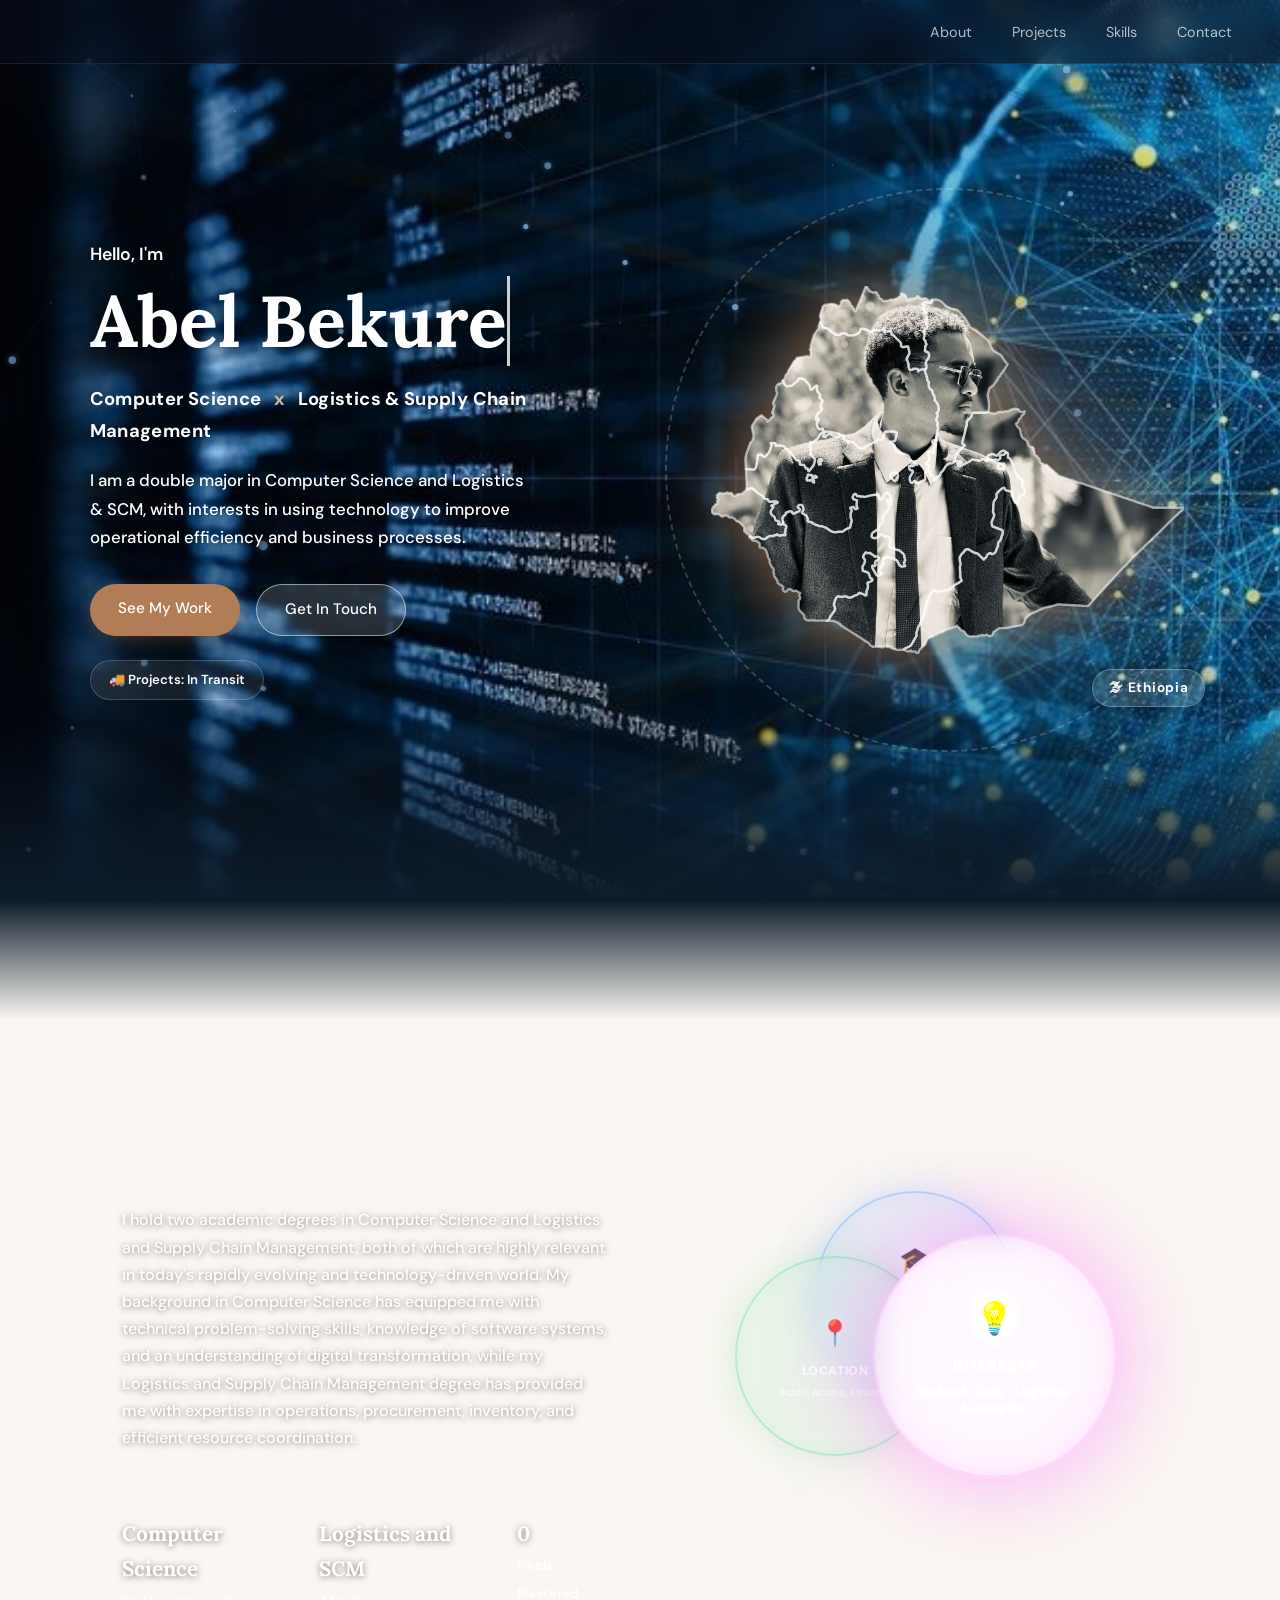
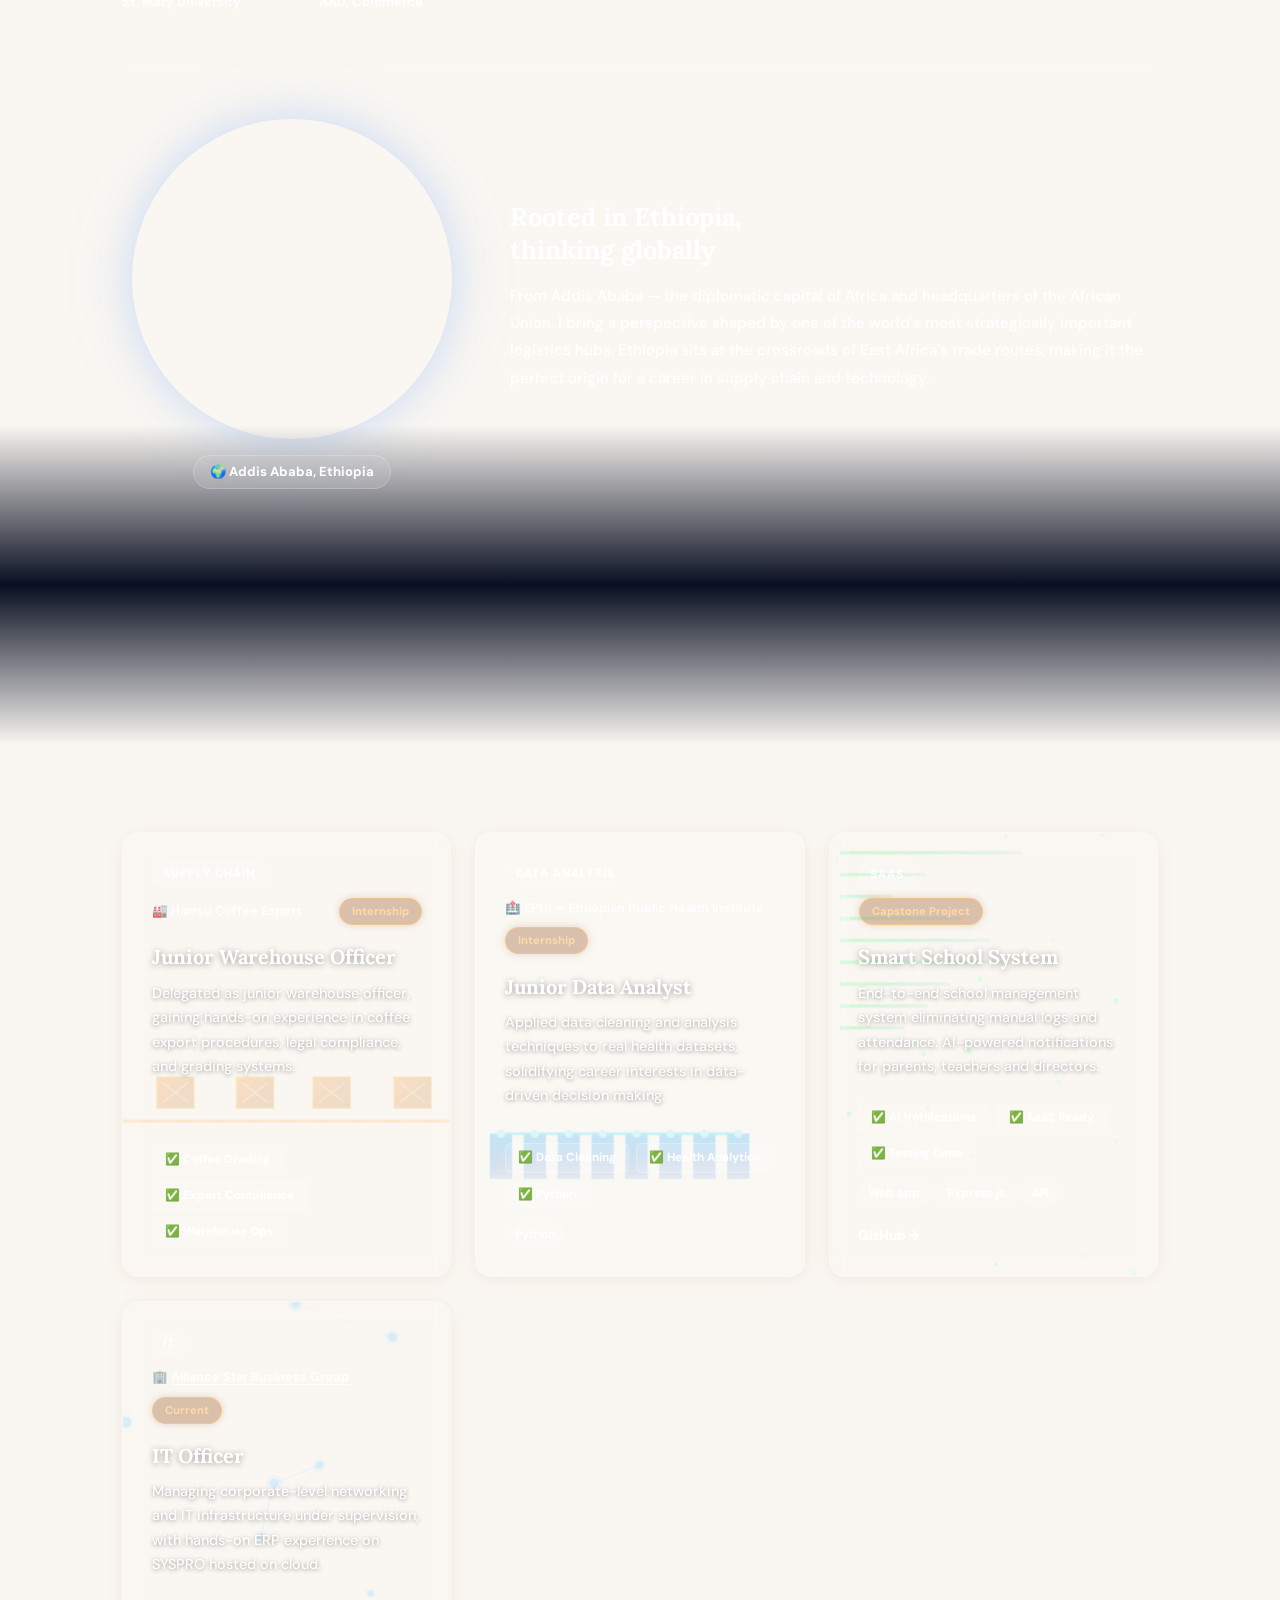
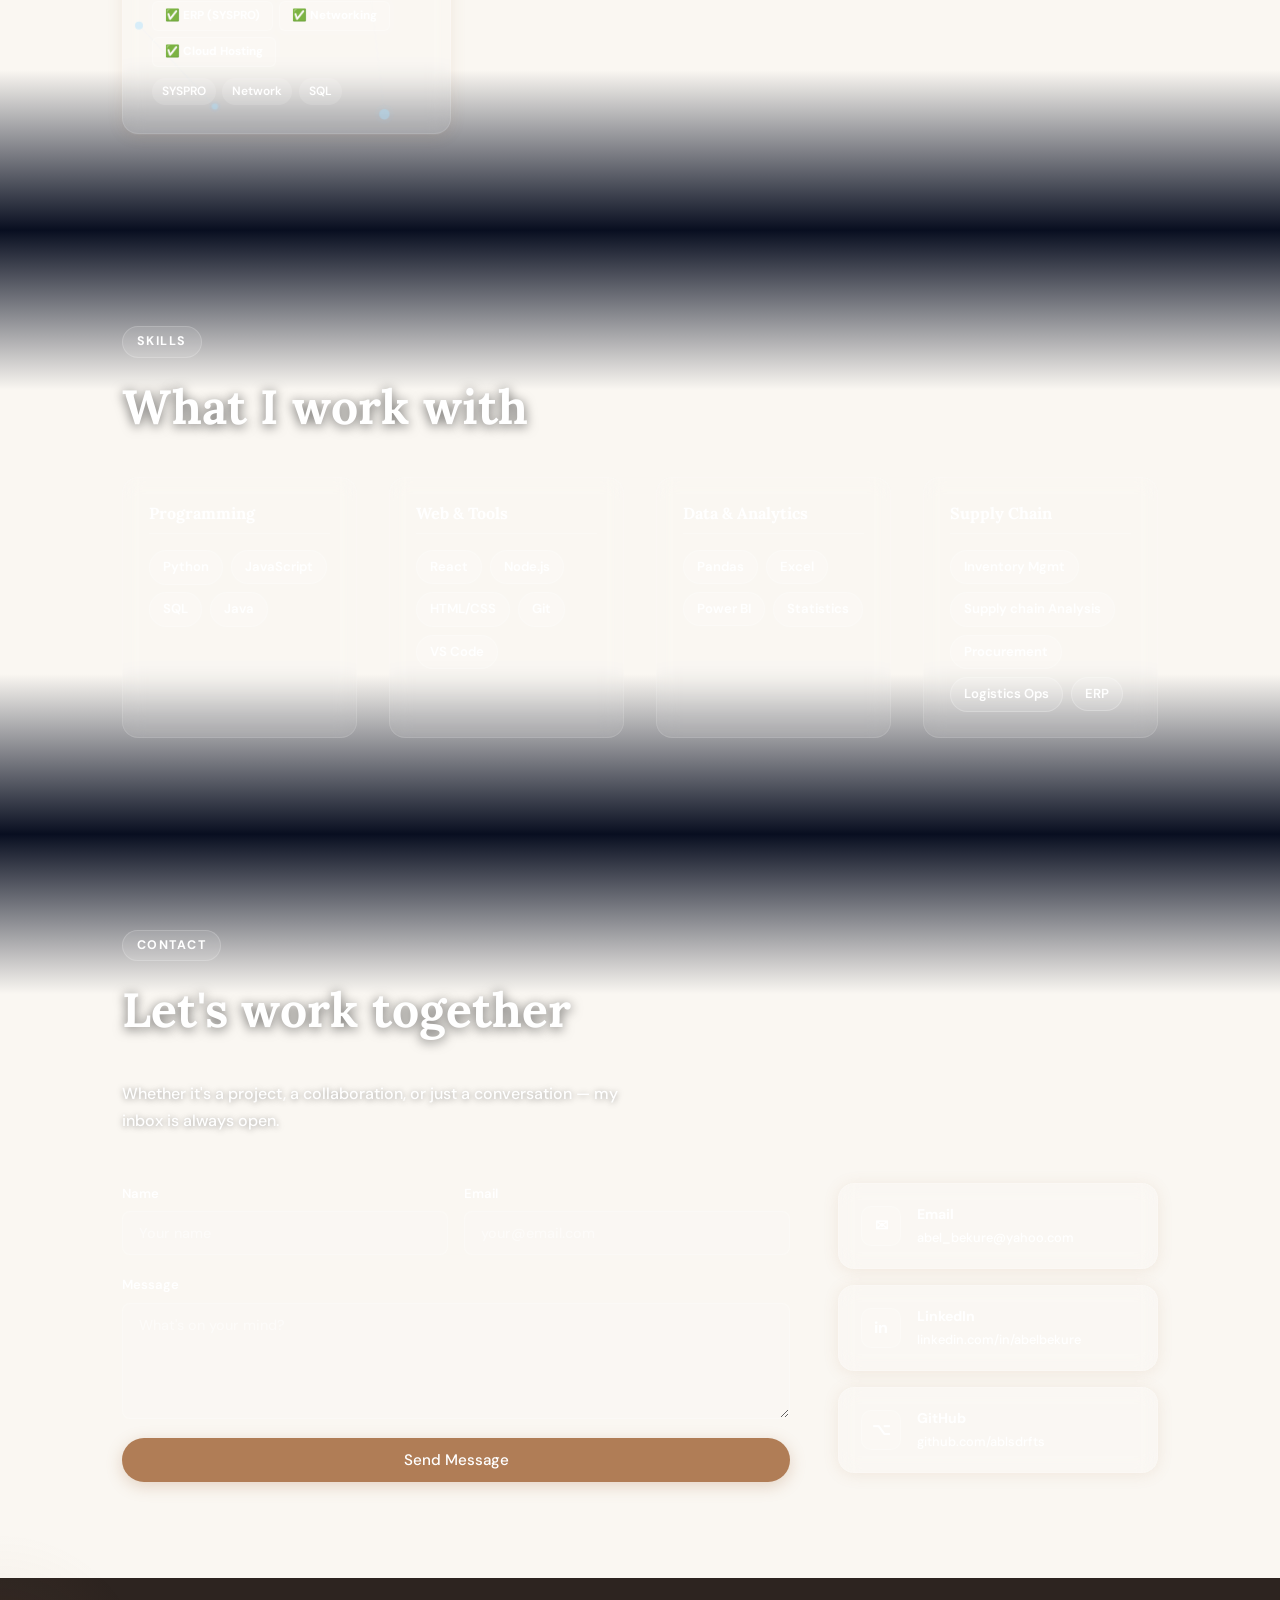
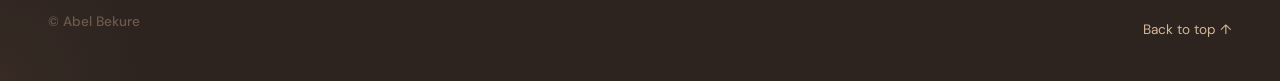
==== index.html @ 07911369 "ASBG Link" ====
<!DOCTYPE html>
<html lang="en">
<head>
  <meta charset="UTF-8" />
  <meta name="viewport" content="width=device-width, initial-scale=1.0" />
  <title>Abel Bekure</title>
  <link rel="stylesheet" href="styles.css" />
  <link rel="icon" type="image/png" href="a.jpg">
  <link rel="preconnect" href="https://fonts.googleapis.com" />
  <link rel="preconnect" href="https://fonts.gstatic.com" crossorigin />
  <link href="https://fonts.googleapis.com/css2?family=Lora:ital,wght@0,400;0,600;1,400&family=DM+Sans:wght@300;400;500&display=swap" rel="stylesheet" />
</head>
<body>

  <nav class="nav">
    <div></div>
    <ul class="nav__links">
      <li><a href="#about">About</a></li>
      <li><a href="#projects">Projects</a></li>
      <li><a href="#skills">Skills</a></li>
      <li><a href="#contact">Contact</a></li>
    </ul>
    <button class="nav__toggle" aria-label="Toggle menu">
      <span></span><span></span><span></span>
    </button>
  </nav>

  <!-- HERO -->
  <section class="hero" id="top">
    <canvas id="heroParticles"></canvas>
    <div class="hero__content">
      <p class="hero__greeting">Hello, I'm</p>
      <h1 class="hero__name">Abel Bekure</h1>
      <p class="hero__tagline">Computer Science <span class="divider">x</span> Logistics & Supply Chain Management</p>
      <p class="hero__sub">I am a double major in Computer Science and Logistics & SCM, with interests in using technology to improve operational efficiency and business processes.</p>
      <div class="hero__cta">
        <a href="#projects" class="btn btn--primary">See My Work</a>
        <a href="#contact" class="btn btn--ghost">Get In Touch</a>
      </div>
    </div>
    <div class="hero__avatar">
      <div class="avatar-glow-ring"></div>
      <div class="avatar-pulse"></div>
      <div class="avatar-ethiopia-wrap">
        <svg class="avatar-svg" viewBox="0 0 799 621" xmlns="https://www.w3.org/2000/svg" xmlns:xlink="https://www.w3.org/1999/xlink">
          <defs>
            <clipPath id="ethiopiaClip">
              <path d="M494.01,310.19L494.92,309.65L495.36,308.61L495.05,307.64L494.49,306.68L494.16,305.68L494.29,305L494.92,303.85L495.03,303.22L495.05,302.64L495.25,301.25L495.24,300.78L494.43,299.6L493.29,299.71L492.04,300.33L490.86,300.73L489.46,300.36L488.5,299.73L487.61,299.66L486.43,300.97L484.82,303.72L484.29,305.17L484.01,306.79L484.15,307.97L484.96,308.14L486.06,307.91L487.09,307.86L487.56,308.12L488.36,308.89L488.79,309.12L489.52,309.03L490.26,308.69L490.98,308.43L491.69,308.6L493.19,309.93L494.01,310.19z"/>
    <path d="M498.93,281.47L496.88,279.19L494.31,278.22L491.58,278.55L489.08,280.19L482.91,286.41L481.92,286.61L480.52,286.08L476.43,283.84L475,283.44L473.64,283.76L471.08,285.41L470.01,285.38L468.12,285.81L466.93,288.79L466.46,292.42L466.74,294.8L468.4,294.04L469.92,294.14L471.45,294.38L473.11,294.04L473.79,293.97L475.28,294.51L475.99,294.67L476.62,294.61L477.2,294.45L480.23,293.1L481.67,293.14L484.84,294.74L485.76,293.55L487.29,292.35L488.61,291.11L488.84,289.83L487.83,288.18L487.61,287.51L487.88,287.04L488.62,286.53L490.2,285.65L491.5,285.17L494.21,284.94L495.11,284.51L495.92,283.68L497.92,282.04L498.93,281.47z"/>
    <path d="M347.78,620.47L349.48,620.38L350.37,618.98L351.54,615.42L352.91,613.77L356.41,610.57L360.6,606.74L361.62,605.39L362.5,603.75L363.99,599.81L365.03,597.02L366.11,595.7L370.67,593.49L375.26,591.28L380.43,588.78L382.84,587.57L383.08,587.26L383.04,586.93L383.09,586.72L383.61,586.77L383.76,586.86L383.92,586.9L384.07,586.89L389.47,585.01L393.67,583.54L393.96,583.27L394.27,582.41L394.58,582.13L401.46,579.47L407.09,577.31L411.52,575.6L414.88,573.39L416.05,574.94L419.26,577.13L420.57,578.62L421.47,580.27L422.02,580.82L422.99,581.31L425.53,582.18L426.39,582.69L427.78,583.98L431.2,588.78L433.57,590.62L436.15,591.67L438.94,592L444.38,591.69L450.36,591.34L453.03,590.59L454.44,590.51L458.71,589.46L459.56,589.52L460.97,590.1L461.73,590.24L462.5,590.07L464.76,588.78L467.29,589.6L469.64,590.85L472.01,591.31L474.63,589.83L475.34,588.78L476.08,588.18L476.36,587.52L476.31,585.88L476.68,584.84L477.62,584.01L481.39,581.69L484.4,579.29L486.24,578.36L487.97,577.92L492.58,577.88L496.6,577.83L502.87,576.77L511.04,575.37L519.05,574L522.84,573.35L525.07,572.46L527.06,571.15L527.12,571.08L528.69,569.32L529.5,567.6L530.44,563.86L531.16,562.06L531.51,561.49L531.93,560.97L535.93,557.68L540.39,554L546.44,551.12L552.53,548.23L558.52,545.38L562.2,543.63L568.17,542.25L572.22,541.32L577.48,540.11L579.07,539.74L583.72,538.09L585.67,537.62L588.88,537.81L591.64,537.97L594.4,538.13L597.17,538.29L599.92,538.45L602.69,538.61L605.45,538.77L608.21,538.93L610.97,539.09L613.73,539.25L616.5,539.41L619.13,539.57L619.25,539.57L622.02,539.73L624.78,539.89L627.54,540.05L630.3,540.21L633.06,540.37L635.95,540.54L637.49,539.89L641.71,535.33L641.72,535.33L644.75,532L650.47,525.73L656.19,519.46L661.9,513.18L667.62,506.91L668.24,506.23L673.34,500.64L679.05,494.36L684.77,488.08L690.48,481.81L693.73,478.46L696.98,475.11L700.23,471.76L703.48,468.41L706.74,465.05L709.99,461.7L713.23,458.35L716.48,455L718.78,452.77L719.9,451.68L720.99,450.63L723.37,448.31L725.76,445.99L726.85,444.94L729.44,442.43L732.03,439.91L734.61,437.4L737.2,434.89L739.8,432.37L742.38,429.85L744.97,427.34L747.56,424.82L750.14,422.3L752.74,419.78L755.33,417.27L757.91,414.75L760.51,412.23L763.1,409.72L765.69,407.2L768.28,404.68L770.87,402.16L773.46,399.64L775.55,397.6L776.04,397.12L778.63,394.6L781.23,392.08L783.82,389.56L786.4,387.04L788.99,384.52L791.58,382L794.17,379.48L796.77,376.96L799.36,374.44L791.76,374.44L782.03,374.44L775.08,374.44L766.69,374.44L758.4,374.44L750.81,374.44L746.07,374.44L742.95,372.87L739.58,371.74L735.12,370.22L730.64,368.71L726.17,367.19L721.69,365.68L717.22,364.17L712.75,362.65L708.27,361.14L703.8,359.63L699.33,358.12L694.86,356.6L690.39,355.09L685.91,353.57L681.45,352.06L676.97,350.55L672.5,349.03L668.02,347.52L668.02,347.52L663.32,345.96L658.63,344.4L653.93,342.84L649.23,341.29L644.53,339.72L639.84,338.17L635.14,336.61L630.45,335.05L625.75,333.49L621.06,331.93L616.35,330.37L611.66,328.81L606.96,327.25L602.27,325.69L597.57,324.13L592.87,322.57L588.6,321.15L586.51,319.92L582.79,316.52L576.01,310.3L571.26,305.95L567.16,302.19L566.4,301.77L565.54,301.83L564.24,302.33L563.25,302.23L559.15,299.75L556.37,298.08L555.69,297.23L555.46,296.22L555.32,294.41L555,293.44L553.79,290.99L553.3,290.51L552.23,289.79L551.72,289.32L551.36,288.74L550.86,287.56L550.34,287.03L549.9,286.81L548.46,286.44L547.3,285.15L546.58,283.02L545.03,274.4L544.02,272.66L542.02,271.76L539.6,271.33L537.65,270.54L536.17,269.05L535.15,266.54L534.71,264.76L534.03,262.99L533.08,261.39L531.81,260.09L526.7,256.76L525.32,255.08L523.82,251.78L522.82,248.3L522.14,243.36L521.56,241.88L520.74,240.81L517.8,237.93L516.38,235.68L515.31,233.25L515.24,232.1L515.94,231.59L517,231.27L518.04,230.68L518.67,229.78L519.07,228.71L519.58,226.5L520.08,225.19L520.71,224.32L522.62,222.77L523.45,221.88L523.79,221.05L524,220.15L524.42,219.07L525.24,218.21L527.47,217.27L528.37,216.51L528.77,215.59L529.31,213.38L529.98,212.22L529.14,211.93L528.61,212.39L528.08,213.04L527.29,213.33L526.59,213.22L525.27,212.83L523.07,212.61L521.88,212.35L520.98,211.58L519.63,208.62L518.61,208.24L517.34,208.19L513.56,207.29L513.16,207.32L511.11,207.48L506.32,208.94L502.78,211.29L501.63,211.83L500.83,211.79L500,211.51L498.79,211.31L497.05,211.9L496.6,211.95L495.64,211.91L495.19,211.96L493.29,212.82L492.56,213L491.56,212.99L488.82,212.36L485.88,212.68L484.45,213.16L482.8,214.84L481.33,215.21L478.31,215.34L477.95,215.49L477.71,215.76L477.43,215.96L476.96,215.89L476.64,215.63L476.51,215.3L476.32,215.03L470.03,213.74L468.7,213.24L468.31,212.72L468.3,212.73L467.74,212.98L466.84,213.54L465.83,213.94L464.3,214.09L443.04,213.94L441.88,214.32L440.81,215.42L440.38,216.8L440.18,218.28L439.86,219.67L438.35,222.16L434.23,226.22L432.39,228.47L431.91,229.55L431.8,230.58L432.11,232.83L432.08,234.33L424.44,263.8L424.45,265.15L424.91,266.52L425.79,267.3L428.14,268.25L428.63,268.99L427.85,270.19L421.12,276.05L418.2,279.34L413.46,286.7L412.67,288.72L411.7,292.63L411.22,296.38L411.51,296.23L411.72,296.16L411.96,296.16L412.31,296.23L415.28,296.24L417.9,295.72L420.38,295.7L422.92,297.2L423.42,298.3L422.7,299L421.37,299.37L420.04,299.45L417.65,298.93L416.69,299.07L416.49,300.15L416.81,301.51L417.3,302.63L418.09,303.42L419.29,303.8L420.41,303.75L421.73,303.47L424.07,302.64L425.75,301.54L426.31,301.25L426.88,301.13L427.48,301.12L428.06,301.04L428.56,300.76L429.53,299.91L430.57,299.2L431.68,298.61L434.24,297.67L435.47,297.09L436.62,296.37L437.77,295.47L439.19,293.94L439.77,293.56L441.85,293.06L444.13,293.16L448.53,294.03L452.6,295.48L453.75,295.56L454.71,295.06L456.58,293.44L457.65,292.88L458.88,292.58L460.25,292.43L461.44,292.62L462.14,293.36L462.88,294.44L464.04,295L465.39,295.1L466.74,294.8L466.46,292.42L466.93,288.79L468.12,285.81L470.01,285.38L471.08,285.41L473.64,283.76L475,283.44L476.43,283.84L480.52,286.08L481.92,286.61L482.91,286.41L489.08,280.19L491.58,278.55L494.31,278.22L496.88,279.19L498.93,281.47L501.05,282.12L501.72,284.43L501.38,289.72L503.07,290.05L505,292.02L506.72,294.5L510.16,301.4L510.3,301.86L510.39,303.09L510.53,303.93L512.31,309.03L512.91,310.1L513.89,311.08L514.1,311.51L513.99,312.95L514.1,313.91L515.07,316.05L518.34,321.28L522.04,325.36L523.11,326.33L525.45,328.04L526.42,328.98L526.87,331.14L525.16,336.16L525.73,338.58L528.44,341.41L529.03,342.49L529.33,343.81L529.47,345.27L529.42,346.74L528.95,349.36L528.87,350.8L528.55,352.05L527.64,352.77L522.93,353.99L521.81,354.58L520.39,356.63L518.26,364.46L516.37,366.68L514.57,366.31L512.96,364.36L511.68,361.83L510.73,359.01L509.17,350L507.59,347.73L504.55,346.46L498.17,345.24L497.45,344.56L495.36,340.71L491.79,341.68L486.76,345.97L484.55,348.26L482.48,350.9L482.09,352.19L482.4,355.33L482.32,356.75L481.67,358.2L478.69,362.41L477.61,365.03L477.1,368.03L476.37,381.05L476.53,382.41L477.03,383.69L477.98,385.27L478.27,387.62L477.37,390.64L474.93,396.12L474.18,398.32L474.03,399.35L474.1,400.56L474.58,403.42L475,405.02L475.5,405.85L491.81,412.26L492.18,412.68L492.86,416.04L492.61,418.59L491.86,421.02L490.8,422.68L490.59,423.11L490.54,423.72L490.6,424.9L490.5,425.6L490.24,426.19L489.51,427.3L488.87,428.98L488.75,428.95L488.56,429.23L488.2,429.51L487.93,429.92L488.05,430.6L486.27,431.56L485.71,432.34L485.51,433.73L485.39,434.03L484.9,434.98L484.78,435.56L484.98,436.75L484.9,437.29L484.42,437.96L484.97,438.96L484.45,440.2L482.96,442.39L482.05,446.13L481.51,447.15L480.81,448.2L480.65,448.63L480.39,449.12L480,449.69L478.62,451.11L478.24,451.39L477.11,452.01L475.89,452.5L474.64,452.79L473.36,452.83L472.54,451.07L470.46,451.29L468.16,452.61L466.68,454.2L464.87,457.79L464.05,458.77L462.04,460.14L461.21,460.9L460.61,462.12L451.94,453.25L450.86,452.43L449.64,451.78L448.34,451.35L445.66,450.92L439.04,447.41L436.52,445.68L433.97,444.49L431.39,444.62L430.1,445.38L428.98,446.44L426.34,449.99L423.23,453.02L422.38,454.17L420.29,457.93L419.93,459.12L420.37,461.7L420.21,463.92L420.51,465.15L420.94,466.38L421.21,467.5L421.27,468.87L421.21,470.25L421.02,471.62L420.69,472.95L420.31,475.71L421.04,485.91L420.95,490.17L421.08,491.72L421.46,493.16L423.34,497.72L419.46,500.59L411.71,504.9L403.32,512.5L402.36,512.93L400.97,513.18L400.59,513.42L400.13,513.62L397.65,513.62L393.69,514.53L391.48,514.73L389.83,515.09L388.46,515.04L388.01,515.09L385.31,516.05L384.17,516.19L380.33,515.43L378.42,514.64L376.91,513.77L376.1,513.81L374.96,514.66L369.89,521.97L366.63,530.41L364.62,534.35L363.52,538.72L361.95,543.1L360.94,548.94L360.77,552.08L360.44,553.5L352.08,572.91L350.1,575.38L349.75,576.08L348.63,580.78L346.93,585.31L346.68,586.42L346.79,587.48L347.47,589.7L345.93,593.02L338.64,605.49L336.92,607.7L334.84,609.05L330.32,611L325.97,613.37L326.34,613.78L325.72,614.33L330.52,616.54L332.59,616.98L334.62,616.93L336.69,615.74L337.03,615.54L337.73,615.58L337.98,616.14L337.49,617.12L344.14,617.32L345.78,617.87L346.24,618.47L346.53,619.19L346.93,619.91L347.78,620.47z"/>
    <path d="M311.84,316.12L311.41,315.91L311.22,315.15L310.09,316.2L309.81,316.35L309.53,316.18L309.19,315.43L308.92,315.21L308.27,315.26L306.16,315.74L305.45,315.97L304.62,316.71L303.68,318.01L302.9,319.43L302.52,320.56L302.62,320.74L303,321.24L302.89,321.64L303.1,322.03L303.44,322.45L303.72,322.94L304.03,324.1L304.2,324.51L304.58,325.04L305.12,325.55L305.48,325.69L305.82,325.73L306.27,325.93L306.87,326.4L307.35,326.91L308.37,328.2L308.98,328.69L310.06,329.26L311.13,329.4L311.69,328.59L312.08,327.5L312.78,327.39L313.56,327.5L314.22,327.09L314.29,326.28L313.49,324.27L313.33,323.32L314.43,323.65L314.98,323.74L315.56,323.74L315.42,323.09L315.57,322.53L315.82,321.94L315.99,321.21L315.93,320.15L315.65,319.2L314.32,316.18L313.18,316.06L311.84,316.12z"/>
    <path d="M176.79,323.88L177.41,323.69L178.02,323.41L178.54,323.02L178.92,322.51L178.11,322.09L177.12,320.92L176.49,320.53L174.17,321.78L173.84,322.1L173.7,322.42L173.8,322.74L174.14,323.06L174.9,323.47L175.34,323.84L175.83,324.02L176.79,323.88zM166.72,319.06L164.47,318.47L163.65,318.52L163.27,319.08L163.19,319.98L163.2,320.96L163.11,321.77L162.79,322.31L161.87,323.38L161.54,324.06L161.51,324.7L161.77,326.03L161.73,326.68L161.68,326.81L161.62,326.9L161.45,327.11L161.69,327.68L162.06,328.11L162.55,328.41L163.13,328.62L163.24,328.34L163.55,328.24L164.55,328.26L164.81,328.23L165.39,328.1L165.62,328.1L165.87,328.23L166.2,328.71L166.37,328.83L167.53,328.8L168.29,328.34L169.62,326.95L170.11,327.74L171.44,328.79L171.97,329.46L172.06,329.91L171.97,330.31L171.97,330.75L172.3,331.3L172.67,331.56L173.14,331.73L174.13,331.86L174.01,331.25L173.77,330.7L173.15,329.75L173.9,329.39L173.91,328.67L173.42,327.96L172.64,327.64L172.5,326.49L172.58,324.83L172.85,323.22L173.25,322.2L172.63,322.44L171.93,322.43L171.24,322.14L170.63,321.53L170.22,320.89L170.22,320.63L170.52,320.39L171.02,319.82L170.82,319.74L170.68,319.64L170.51,319.49L169.69,319.29L168.94,319.04L168.25,318.94L167.64,319.21L166.72,319.06zM184.62,298.4L184.45,297.22L185,296.17L187.14,295.23L187.55,294.8L187.56,294.16L187.29,293.72L185.53,292.42L184.59,292.18L183.63,292.4L182.58,293.1L181.92,293.87L181.62,294.68L181.06,296.75L182.31,301.02L182.95,302.06L182.98,302.06L183.14,302.03L183.36,300.89L184.03,300.57L185.81,300.91L184.62,298.4zM148.55,155.71L148.21,155.96L146.75,159.51L145.91,160.7L139.17,166.03L137.87,167.38L136.76,168.29L135.66,168.45L134.18,168.32L132.65,168.57L129.67,169.54L128.52,169.54L127.28,168.9L125.92,167.74L124.44,166.15L122.4,161.28L120.99,160.07L120.96,161.06L120.85,161.6L119.24,163.41L115.67,164.79L114.51,165.24L112.45,166.59L111.63,167.64L110.91,168.89L110.33,170.22L109.95,171.52L109.92,172.62L110.32,174.68L110.22,176.9L110.61,178.02L111.72,180.24L111.85,181.25L111.65,182.33L104.94,197.23L104.79,198.4L105.3,199.87L106.24,200.92L106.91,202.03L106.71,203.72L103.19,214.11L103.15,214.71L103.66,215.41L105.24,216.58L105.54,217.39L105.13,219.25L104.23,220.55L101.35,222.76L100.38,223.68L100.16,224.33L100.16,224.98L99.84,225.95L99.15,226.85L98.57,226.92L97.92,226.73L97.02,226.82L96.37,227.4L95.66,229.07L95.23,229.5L94.67,229.29L94.59,228.5L94.81,226.87L94.47,226.05L93.77,225.43L92.2,224.41L85.75,218.7L85.1,218.44L84.2,218.79L77.77,223.24L76.85,224.05L76.01,225.18L73.95,229.2L69.37,235.72L68.95,237.64L69.19,239.88L71.78,251.8L71.84,254.25L71.39,256.54L71.22,256.85L70.7,257.38L70.55,257.67L70.54,258.28L70.73,259.6L70.64,260.2L69.44,262.01L66.3,264.94L59.71,283.67L58.04,291.7L58.24,295.83L58.9,309.3L61.37,309.34L71.35,310.21L72.82,310.04L73.85,309.38L74.61,308.38L75.19,307.46L75.65,306.47L76.06,305.22L78.13,295.83L79.2,285.86L80.54,285.08L81.71,285.05L83.69,284.7L84.64,284.89L85.91,285.74L88.34,287.9L89.73,288.66L91.39,288.44L97.37,281.95L99.43,278.14L102.53,268.35L102.09,267.51L101.35,266.7L100.81,265.43L101.1,264.96L107.89,265.46L108.79,265.74L109.08,266.32L108.97,267.67L109.06,268.99L109.64,269.87L111.04,269.91L115.19,269.33L116.94,269.4L119.44,269.76L120.44,269.79L121.5,269.97L122.64,270.55L124.62,272.09L135.36,282.84L142.61,291.72L145.25,294.38L147.48,294.03L148.19,294.05L148.94,295.05L149.98,297.36L150.12,298.03L150.06,301.02L150.61,301.69L151.27,302.02L151.92,302.12L153.47,302.02L155.55,302.15L156.59,302.09L157.14,302.31L157.54,303.02L157.95,304.06L159.88,307.44L160.42,308.11L161.02,308.19L162.72,308L163.55,309.02L164.32,312.39L165.52,312.89L173.29,302.69L174.77,298.34L175.43,294.46L175.09,291.5L173.53,289.89L172.62,289.32L169.01,285.08L167.35,283.64L167.43,283.36L168.45,282.56L168.92,281.67L168.86,280.6L168.29,279.27L167.98,278.17L168.31,273.08L167.87,263.56L168.48,263.54L169.44,264.23L170.48,264.2L171.52,263.77L173.65,262.59L178.39,259.16L180.13,257.14L182.99,252.53L183.78,251.53L185.74,249.44L186.75,248.65L187.81,248.19L191.14,247.83L191.44,248.05L189.63,253.32L189.47,253.96L189.72,254.25L190.7,254.56L191.58,254.97L192.5,255.22L193.63,255.02L194.8,252.57L195.5,252L200.2,249.66L201.13,249.69L203.44,251.12L206.33,252.32L207.47,253.21L213,254.9L213.98,255.01L214.67,254.66L215.2,253.91L215.73,252.91L216.11,251.82L216.79,249.96L209.12,248.48L206.94,247.7L205.86,247.46L203.37,247.31L202.81,247.16L202.31,246.9L201.97,246.56L201.69,246.21L201.37,245.96L200.9,245.93L199.61,246.31L199.11,246.34L193.03,245.78L190.58,245.81L189.52,245.41L188.8,244.37L188.72,243.42L188.88,242.45L188.87,241.54L188.31,240.75L187.7,240.51L187.12,240.61L184.49,241.87L183.22,241.77L181.93,240.94L180.76,239.59L179.7,237.84L178.9,235.54L178.51,232.54L181.98,224.58L181.26,223.66L180.06,223.64L179.05,224.01L178.28,224.75L177.81,225.85L177.65,225.91L177.54,224.94L177.53,223.4L177.67,221.77L178.99,218.72L178.97,218L179.12,217.14L179.8,216.02L180.7,214.89L181.55,214.01L184.29,211.88L185.78,210.3L187.09,207.93L185.5,204.5L185.7,203.83L186.13,202.87L186.03,201.75L185.74,200.62L185.62,199.65L186.13,198.42L187.1,197.13L187.94,195.52L188.07,193.37L184.83,190.05L183.93,189.49L182.67,188.4L183.11,187.27L184.18,186.21L184.81,185.31L184.71,184.89L181.62,180.11L179.82,178.28L179.2,177.26L178.96,172.42L179.22,168.8L178.84,168.21L177.61,168.64L175.55,170.13L173.43,171.96L171.19,174.37L170.19,174.99L169.12,175.14L168.05,174.63L167.27,172.18L166.88,169.43L166.33,168.13L165.01,166.59L163.17,163.49L162.93,163.16L160.67,161.28L160.02,160.54L159.33,159.09L158.87,158.46L157.55,157.7L157.31,157.45L156.44,157.22L154.96,157.21L153.59,157.03L153.07,156.28L152.91,155.99L152.39,155.91L150.77,155.91L148.55,155.71z"/>
    <path d="M305.11,263.48L307.15,263.01L310.66,261.11L311.36,260.33L313.63,249.46L313.7,247.49L312.76,246.71L306.59,245.65L294.15,246.26L293.62,246.69L293.35,247.2L291.93,253.04L291.6,253.66L291.12,254.06L290.63,254.25L290.34,254.56L290.39,255.33L290.73,256.45L290.8,257.01L290.69,257.61L289.93,258.66L288.74,259.25L287.38,259.48L286.11,259.45L284.75,259.09L284.22,259.08L283.69,259.19L282.25,259.73L280.74,260.04L280.28,260.33L280.11,260.56L279.72,261.58L279.62,261.74L278.28,263.07L277.86,263.35L277.36,263.59L274.17,264.42L266.62,267.99L264.14,269.76L263.64,269.96L262.67,270.02L262.16,270.11L261.77,270.32L261.47,270.64L260.98,271.36L260.53,271.84L256.75,273.96L256.25,274.09L255.82,274.03L255.41,273.91L254.94,273.83L254.14,274.01L252.63,274.81L251.78,274.85L246.8,271.12L245.99,270.17L245.73,269.5L244.46,268.06L243.39,266.56L242.64,265.99L237.55,263.73L235.76,263.18L233.92,262.97L233.13,263.26L232.87,263.94L232.68,264.73L232.1,265.35L231.54,265.42L231.09,265.17L230.74,264.72L230.48,264.22L230.29,263.61L230.27,262.42L230.18,261.78L229.74,261.23L228.92,260.83L228.02,260.61L227.31,260.58L226.67,260.72L226.36,260.75L226.02,260.67L225.52,260.39L224.24,259.07L223.54,257.24L224.17,255.59L224.97,254.06L224.79,252.58L223.97,252.19L220.39,252.18L219.35,251.81L218.35,251.23L216.79,249.96L216.11,251.82L215.73,252.91L215.2,253.91L214.67,254.66L213.98,255.01L213,254.9L207.47,253.21L206.33,252.32L203.44,251.12L201.13,249.69L200.2,249.66L195.5,252L194.8,252.57L193.63,255.02L192.5,255.22L191.58,254.97L190.7,254.56L189.72,254.25L189.47,253.96L189.63,253.32L191.44,248.05L191.14,247.83L187.81,248.19L186.75,248.65L185.74,249.44L183.78,251.53L182.99,252.53L180.13,257.14L178.39,259.16L173.65,262.59L171.52,263.77L170.48,264.2L169.44,264.23L168.48,263.54L167.87,263.56L168.31,273.08L167.98,278.17L168.29,279.27L168.86,280.6L168.92,281.67L168.45,282.56L167.43,283.36L167.35,283.64L169.01,285.08L172.62,289.32L173.53,289.89L175.09,291.5L175.43,294.46L174.77,298.34L173.29,302.69L165.52,312.89L164.32,312.39L163.55,309.02L162.72,308L161.02,308.19L160.42,308.11L159.88,307.44L157.95,304.06L157.54,303.02L157.14,302.31L156.59,302.09L155.55,302.15L153.47,302.02L151.92,302.12L151.27,302.02L150.61,301.69L150.06,301.02L150.12,298.03L149.98,297.36L148.94,295.05L148.19,294.05L147.48,294.03L145.25,294.38L142.61,291.72L135.36,282.84L124.62,272.09L122.64,270.55L121.5,269.97L120.44,269.79L119.44,269.76L116.94,269.4L115.19,269.33L111.04,269.91L109.64,269.87L109.06,268.99L108.97,267.67L109.08,266.32L108.79,265.74L107.89,265.46L101.1,264.96L100.81,265.43L101.35,266.7L102.09,267.51L102.53,268.35L99.43,278.14L97.37,281.95L91.39,288.44L89.73,288.66L88.34,287.9L85.91,285.74L84.64,284.89L83.69,284.7L81.71,285.05L80.54,285.08L79.2,285.86L78.13,295.83L76.06,305.22L75.65,306.47L75.19,307.46L74.61,308.38L73.85,309.38L72.82,310.04L71.35,310.21L61.37,309.34L58.9,309.3L59.67,324.91L60.43,340.51L60.19,341.86L61.47,342.54L62.45,343.51L63.07,343.97L63.73,343.82L66.24,341.96L67.53,341.53L68.9,341.66L70.54,342.36L73.24,344.22L77.91,348.73L80.51,350.78L85.87,353.48L87.42,354.79L89.33,357.59L90.41,358.73L92.03,359.44L95.18,360.09L96.17,360.85L97.06,362.52L98.08,363.92L99.5,364.5L101.16,364.52L105.04,363.92L108.08,363.78L110.95,364.15L112.57,365.34L112.17,366.11L110.81,366.75L108.12,367.65L104.89,369.46L102.51,370.5L102.03,371.15L102.49,371.75L105.12,372.57L105.4,373.14L105.12,373.84L101.75,378.63L100.86,380.85L100.9,383.38L102.01,385.69L103.7,387.35L105.62,388.82L107.41,390.57L107.93,391.73L108.27,394.28L108.72,395.37L109.52,396.01L114.89,397.92L115.59,398.58L115.15,399.47L114.42,400.14L113.58,401.13L113.3,402.04L114.27,402.45L115.87,402.5L116.62,402.65L117.9,403.2L118.24,403.1L118.57,402.81L119.09,402.47L120.15,401.9L121.22,401.13L121.9,400.16L121.8,399.01L120.79,394.24L120.68,391.64L121.44,390.14L122.34,389.41L123.72,387.51L125.91,386.1L126.12,385.07L126.17,383.91L126.77,382.76L127.07,382.62L128.02,382.64L128.63,382.5L129.92,381.65L130.19,381.41L131.1,380.79L131.89,380.76L132.75,380.83L133.88,380.49L136.17,380.56L136.77,381.78L137.06,382.85L137.62,383.72L139.05,384.33L140.22,384.29L141.37,383.79L143.44,382.44L144.14,382.09L145.2,381.7L146.92,381.41L147.31,381.27L148.14,380.7L149.22,379.72L150.16,378.62L150.54,377.69L150.17,376.88L149.34,376.09L147.52,374.83L146.57,373.78L146.6,372.79L147.8,370.9L148.61,370.07L149.73,369.7L150.99,369.65L152.23,369.78L153.42,370.08L154.12,370.61L154.54,371.45L156,376.5L156.03,377.79L155.65,378.99L155,380.01L153.48,381.94L153.53,382.93L154.52,383.92L157.8,385.95L159.59,386.76L160.38,387.26L161.04,388.01L162.28,390.66L163.5,392.58L163.57,393.4L163.31,394.86L163.18,396.3L163.55,397.33L164.49,397.93L168.64,398.54L170.7,399.8L172.67,401.32L174.99,402.52L178.21,403.71L179.42,403.9L179.84,404.03L180.8,404.67L181.51,405.02L183.47,405.61L183.95,405.65L186.26,405.62L187.28,405.78L188.47,406.15L192.63,407.94L193.66,407.94L202.81,414.05L205.12,415.05L207.56,415.69L209.99,415.96L211.95,415.81L215.8,415.1L220.04,415.37L221.75,415.08L223.31,414.21L226.8,411.49L232.11,409.05L233.86,407.97L234.52,408.19L234.67,407.95L235.37,406.29L235.61,403.83L235.9,402.76L236.19,402.38L237.63,396.74L237.59,396.07L236.32,391.92L235.9,389.86L235.94,384.39L236.07,383.36L236.4,382.38L237.37,380.49L237.64,379.55L237.27,378.04L235.35,375.92L235.35,374.43L238.61,373.52L240.3,373.29L241.67,373.91L242.75,376.1L243.54,376.67L244.63,376.83L245.72,376.59L247.19,376.16L247.34,375.57L247.32,374.74L247.01,373.77L246.09,372.09L245.88,371.04L245.95,367.18L246.56,362.53L246.54,361.89L246.05,361.6L242.07,360.59L241.22,360.24L240.37,359.63L239.95,359.22L239.78,358.94L239.52,358L239.22,357.51L239.45,355.97L240.39,353.62L241.02,352.62L241.89,351.71L242.96,351.14L244.21,351.19L245.22,352.14L245.91,353.55L246.65,354.65L247.82,354.62L251.36,355.07L252.4,355.67L253.16,355.64L253.97,355.4L255.16,355.34L258.75,356.12L260.13,356.08L270.16,353.58L277.43,352.66L280.39,351.94L281.46,352.18L282.37,352.79L283.17,353.6L283.39,353.92L283.57,354.32L283.9,355.48L284.13,357.71L284.92,359.72L286.87,360.06L289.09,359.3L290.7,357.99L291.14,357.07L291.8,353.61L291.93,353.2L292.16,352.76L292.97,351.66L294.14,350.38L294.48,350.2L295.5,349.88L296.69,349.63L297.83,349.74L298.71,350.5L302.05,352.16L302.72,353.17L303.17,354.36L303.34,355.61L302.77,358.23L302.96,359.16L303.68,359.9L304.9,360.75L304.01,364.37L304,365.61L304.16,366.89L304.15,368.12L303.64,369.23L302.29,367.74L301.69,366.92L301.27,366.05L300.26,361.69L299.79,360.63L296.66,361.66L297.04,362.81L298.66,365.11L299.09,366.43L299.23,367.2L299.81,369.08L300.57,373.16L300.42,373.75L299.96,374.73L299.2,376.92L297.49,379.82L295.12,382.71L293.96,384.86L292.05,386.77L291.55,387.75L291.2,388.83L290.31,390.85L290.12,391.76L289.97,394.33L290.5,398.37L290.52,399.68L290.02,400.42L289.12,400.85L287.95,401.23L286.59,401.82L285.87,402.47L285.47,403.34L285.07,404.57L284.45,405.68L282.98,407.38L282.5,408.48L282,410.7L281.45,411.43L274.15,416.05L272.66,417.32L271.86,418.95L271.5,420.83L271.32,422.84L271.59,423.87L272.5,424.81L273.95,425.57L275.81,426.04L280.69,424.96L281.56,424.3L283.7,421.78L284.16,420.94L285.26,419.33L286.62,419.75L288.31,420.84L290.35,421.23L291.85,421.65L293.58,422.74L295.4,423.43L297.16,422.66L298.56,422.41L300.24,423.79L301.87,426.3L303.08,429.43L301.56,437.52L301.72,439.4L302.14,440L302.97,440.7L303.98,441.3L305.77,441.88L312.74,445.45L313.63,445.63L316.19,445.83L317.56,446.19L318.38,446.86L318.96,447.6L321.04,448.97L324.99,452.61L325.85,453.57L326.17,454.58L326.47,456.98L327.76,461.8L327.75,464.22L327.2,465.41L326.4,466.43L325.83,467.46L325.94,468.68L326.82,471L327.33,472.04L328.09,472.97L322.86,473.69L320.55,473.49L317.98,471.26L317.98,470.91L317.62,469.67L316.62,468.06L315.06,465.29L313.82,463.78L313.54,463.26L309.52,461.39L309.06,460.9L308.5,459.91L308.37,459.55L306.45,459.79L304.97,459.75L304.63,459.69L300.57,458.49L298.45,458.11L296.29,458.02L293.62,458.46L291.75,459.53L290.66,461.35L290.33,464.02L290.99,468.58L290.87,470.15L290.26,470.92L289.29,471.48L288.1,472.39L287.46,473.35L286.8,475.54L285.03,478.8L284.34,479.78L283.42,480.6L283.26,481L283.58,481.59L284.99,483.01L288.13,484.77L288.69,485.38L288.51,486.01L284.64,488.56L283.54,488.74L282.42,488.8L281.28,489.06L280.1,488.87L279.06,487.5L272.52,475.99L272.28,474.9L272.34,473.39L272.76,472.24L273.58,472.2L274.71,472.82L275.91,472.99L277.02,472.56L277.9,471.36L278.03,470.05L277.04,468.03L277.16,466.9L277.99,464.9L278.62,464.11L282.06,462.83L283.41,460.87L283.3,458.64L281.36,456.89L280.42,456.66L279.38,456.7L278.29,456.91L277.18,457.23L276.54,457.11L275.19,455.55L274.16,454.61L271.94,453.27L271.37,453.06L270.38,452.47L269.6,451.57L268.76,450.83L267.6,450.68L266.29,451.13L265.61,451.23L263.91,451.15L263.59,450.96L262.41,449.95L261.46,449.99L260.56,450.83L258.07,454.35L257.09,456.62L257.19,458.86L258.96,460.97L260.01,462.97L259.79,465.77L258.88,468.56L257.86,470.59L256.39,472.67L255.89,473.79L255.78,475.1L256.38,479.04L256.29,480.42L256.65,481.16L257.87,481.53L259.6,481.88L264.96,484.11L266.1,484.73L266.58,485.62L266.87,486.92L267.92,489.21L268.46,491.72L269.01,492.87L269.89,493.73L271.14,494.15L272.13,494.78L272.5,496.05L272.28,497.39L271.5,498.25L268.12,499.98L265.51,500.45L264.63,501.09L264.28,502.06L265.1,505.76L265.08,508.54L264.55,511.28L263.59,513.59L262.89,514.86L262.53,515.88L262.46,516.97L262.75,519.55L262.68,520.76L262.31,521.82L261.52,522.52L260.26,522.58L259.17,521.94L258.17,521.07L257.19,520.45L254.64,519.75L252.08,518.71L250.87,518.42L249.77,518.66L248.87,519.34L248.23,520.31L247.51,521.01L246.27,521.6L243.88,522.45L238.62,525.24L235.83,526.32L233.02,526.49L231.75,526.05L229.55,524.76L228.17,524.39L226.53,524.22L225.72,524.25L220.64,524.99L219.35,524.99L215.32,524.37L214.03,524.5L212.81,525.2L211.23,527.12L210.11,529.39L207.63,537.35L207.6,538.55L207.96,539.92L209.13,542.51L209.48,543.92L209.14,547.02L207.75,549.81L203.89,554.72L201.37,558.66L200.38,560.8L199.62,562.99L199.44,563.33L199.13,563.64L198.1,564.32L196.25,564.98L195.62,565.57L195.75,565.6L206.02,565.52L209.2,566.4L212.99,568.31L215.16,568.81L215.68,569.2L216.52,570.62L216.91,570.88L217.98,570.8L218.37,570.92L218.73,571.4L218.93,571.92L219.21,573.1L219.38,573.39L219.66,573.45L219.98,573.45L220.29,573.53L223.18,575.39L228.37,578.73L233.56,582.08L239.64,585.99L243.96,588.78L248.84,591.93L254.35,595.47L259.42,598.74L264.73,602.16L266.37,603.22L267.36,604.21L268.72,606.39L269.54,607.36L270.22,607.74L271.81,608.23L273.04,609.3L273.69,609.41L275.37,608.99L277.04,608.86L282.7,609.5L288.39,610.14L291.38,609.88L294.09,608.69L294.16,608.39L294.11,607.91L294.22,607.47L294.74,607.26L295.02,607.38L296.02,608.22L296.45,608.73L296.56,609.15L296.77,609.46L297.51,609.65L298.21,609.73L298.5,609.69L299.25,609.39L299.35,609.57L299.41,609.86L299.69,610.04L302.8,610.27L302.79,609.9L302.86,609.15L302.84,608.8L304.28,610.7L305.11,611.55L306.09,612.09L311.35,613.51L315.32,614.59L316.7,614.56L318.94,614.13L319.83,614.25L320.63,614.55L321.46,614.54L324.52,613.89L325.03,614.02L325.72,614.33L326.34,613.78L325.97,613.37L330.32,611L334.84,609.05L336.92,607.7L338.64,605.49L345.93,593.02L347.47,589.7L346.79,587.48L346.68,586.42L346.93,585.31L348.63,580.78L349.75,576.08L350.1,575.38L352.08,572.91L360.44,553.5L360.77,552.08L360.94,548.94L361.95,543.1L363.52,538.72L364.62,534.35L366.63,530.41L369.89,521.97L374.96,514.66L376.1,513.81L376.91,513.77L378.42,514.64L380.33,515.43L384.17,516.19L385.31,516.05L388.01,515.09L388.46,515.04L389.83,515.09L391.48,514.73L393.69,514.53L397.65,513.62L400.13,513.62L400.59,513.42L400.97,513.18L402.36,512.93L403.32,512.5L411.71,504.9L419.46,500.59L423.34,497.72L421.46,493.16L421.08,491.72L420.95,490.17L421.04,485.91L420.31,475.71L420.69,472.95L421.02,471.62L421.21,470.25L421.27,468.87L421.21,467.5L420.94,466.38L420.51,465.15L420.21,463.92L420.37,461.7L419.93,459.12L420.29,457.93L422.38,454.17L423.23,453.02L426.34,449.99L428.98,446.44L430.1,445.38L431.39,444.62L433.97,444.49L436.52,445.68L439.04,447.41L445.66,450.92L448.34,451.35L449.64,451.78L450.86,452.43L451.94,453.25L460.61,462.12L461.21,460.9L462.04,460.14L464.05,458.77L464.87,457.79L466.68,454.2L468.16,452.61L470.46,451.29L472.54,451.07L473.36,452.83L474.64,452.79L475.89,452.5L477.11,452.01L478.24,451.39L478.62,451.11L480,449.69L480.39,449.12L480.65,448.63L480.81,448.2L481.51,447.15L482.05,446.13L482.96,442.39L484.45,440.2L484.97,438.96L484.42,437.96L484.9,437.29L484.98,436.75L484.78,435.56L484.9,434.98L485.39,434.03L485.51,433.73L485.71,432.34L486.27,431.56L488.05,430.6L487.93,429.92L488.2,429.51L488.56,429.23L488.75,428.95L488.87,428.98L489.51,427.3L490.24,426.19L490.5,425.6L490.6,424.9L490.54,423.72L490.59,423.11L490.8,422.68L491.86,421.02L492.61,418.59L492.86,416.04L492.18,412.68L491.81,412.26L475.5,405.85L475,405.02L474.58,403.42L474.1,400.56L474.03,399.35L474.18,398.32L474.93,396.12L477.37,390.64L478.27,387.62L477.98,385.27L477.03,383.69L476.53,382.41L476.37,381.05L477.1,368.03L477.61,365.03L478.69,362.41L481.67,358.2L482.32,356.75L482.4,355.33L482.09,352.19L482.48,350.9L484.55,348.26L486.76,345.97L491.79,341.68L495.36,340.71L497.45,344.56L498.17,345.24L504.55,346.46L507.59,347.73L509.17,350L510.73,359.01L511.68,361.83L512.96,364.36L514.57,366.31L516.37,366.68L518.26,364.46L520.39,356.63L521.81,354.58L522.93,353.99L527.64,352.77L528.55,352.05L528.87,350.8L528.95,349.36L529.42,346.74L529.47,345.27L529.33,343.81L529.03,342.49L528.44,341.41L525.73,338.58L525.16,336.16L526.87,331.14L526.42,328.98L525.45,328.04L523.11,326.33L522.04,325.36L518.34,321.28L515.07,316.05L514.1,313.91L513.99,312.95L514.1,311.51L513.89,311.08L512.91,310.1L512.31,309.03L510.53,303.93L510.39,303.09L510.3,301.86L510.16,301.4L506.72,294.5L505,292.02L503.07,290.05L501.38,289.72L501.72,284.43L501.05,282.12L498.93,281.47L497.92,282.04L495.92,283.68L495.11,284.51L494.21,284.94L491.5,285.17L490.2,285.65L488.62,286.53L487.88,287.04L487.61,287.51L487.83,288.18L488.84,289.83L488.61,291.11L487.29,292.35L485.76,293.55L484.84,294.74L481.67,293.14L480.23,293.1L477.2,294.45L476.62,294.61L475.99,294.67L475.28,294.51L473.79,293.97L473.11,294.04L471.45,294.38L469.92,294.14L468.4,294.04L466.74,294.8L465.39,295.1L464.04,295L462.88,294.44L462.14,293.36L461.44,292.62L460.25,292.43L458.88,292.58L457.65,292.88L456.58,293.44L454.71,295.06L453.75,295.56L452.6,295.48L448.53,294.03L444.13,293.16L441.85,293.06L439.77,293.56L439.19,293.94L437.77,295.47L436.62,296.37L435.47,297.09L434.24,297.67L431.68,298.61L430.57,299.2L429.53,299.91L428.56,300.76L428.06,301.04L427.48,301.12L426.88,301.13L426.31,301.25L425.75,301.54L424.07,302.64L421.73,303.47L420.41,303.75L419.29,303.8L418.09,303.42L417.3,302.63L416.81,301.51L416.49,300.15L416.69,299.07L417.65,298.93L420.04,299.45L421.37,299.37L422.7,299L423.42,298.3L422.92,297.2L420.38,295.7L417.9,295.72L415.28,296.24L412.31,296.23L411.96,296.16L411.72,296.16L411.51,296.23L411.22,296.38L409.84,297.81L408.38,298.64L406.71,299.07L402.31,299.73L400.48,300.58L398.89,301.87L397.19,303.61L395.78,305.39L392.16,311.29L391.44,312.2L388.08,315.53L387.68,316.28L387.52,317.14L387.42,318.34L386.8,320.03L385.63,321.1L384.2,321.98L382.44,322.12L380.58,325.53L379.52,326.59L376.26,328.85L375.59,328.65L375.28,327.45L376.56,323.88L376.54,321.53L375.56,320.45L373.82,320.13L371.52,320.06L371.7,319.05L371.43,318.44L370.96,317.96L370.49,317.33L370.22,316.35L369.84,313.98L369.46,313.14L368.36,312.55L366.93,312.53L364.1,312.87L361.73,314.79L361.87,325.76L361.33,327.31L359.68,328.37L354.21,330.34L352.36,331.42L349.82,333.26L348.7,333.53L347.35,332.77L345.44,329.84L343.82,329.27L343.02,329.56L340.26,332.28L339.12,332.39L338.17,332.15L337.48,331.67L337.11,331.07L335.76,328.15L335.68,327.25L335.78,326.23L335.62,323.14L340.23,315.66L340.85,313.89L340.7,312.29L339.6,311.47L336.75,310.9L335.68,309.97L334.91,308.2L334.45,306.22L334.3,304.69L334.64,304.23L335.52,304.16L336.77,304.24L341.37,303.9L342.04,303.61L344.66,301.69L346.03,301.45L347.9,302.12L347.99,302.08L344.84,298.83L344.5,298.35L344.71,297.04L343.58,296.4L342.01,296.1L340.78,296.17L338.82,295.78L337.11,293.49L335.21,290.08L332.64,286.3L326.46,283.59L316.73,281.61L313.33,279.92L311.59,277.77L310.65,275.32L310.25,272.68L310.17,269.97L310.07,269.59L309.05,268.19L308.47,267.62L307.96,267.21L307.52,266.92L304.13,265.65L303.08,264.65L302.96,263.03L305.11,263.48zM182.98,302.06L182.95,302.06L182.31,301.02L181.06,296.75L181.62,294.68L181.92,293.87L182.58,293.1L183.63,292.4L184.59,292.18L185.53,292.42L187.29,293.72L187.56,294.16L187.55,294.8L187.14,295.23L185,296.17L184.45,297.22L184.62,298.4L185.81,300.91L184.03,300.57L183.36,300.89L183.14,302.03L182.98,302.06zM309.81,316.35L310.09,316.2L311.22,315.15L311.41,315.91L311.84,316.12L313.18,316.06L314.32,316.18L315.65,319.2L315.93,320.15L315.99,321.21L315.82,321.94L315.57,322.53L315.42,323.09L315.56,323.74L314.98,323.74L314.43,323.65L313.33,323.32L313.49,324.27L314.29,326.28L314.22,327.09L313.56,327.5L312.78,327.39L312.08,327.5L311.69,328.59L311.13,329.4L310.06,329.26L308.98,328.69L308.37,328.2L307.35,326.91L306.87,326.4L306.27,325.93L305.82,325.73L305.48,325.69L305.12,325.55L304.58,325.04L304.2,324.51L304.03,324.1L303.72,322.94L303.44,322.45L303.1,322.03L302.89,321.64L303,321.24L302.62,320.74L302.52,320.56L302.9,319.43L303.68,318.01L304.62,316.71L305.45,315.97L306.16,315.74L308.27,315.26L308.92,315.21L309.19,315.43L309.53,316.18L309.81,316.35zM173.25,322.2L172.85,323.22L172.58,324.83L172.5,326.49L172.64,327.64L173.42,327.96L173.91,328.67L173.9,329.39L173.15,329.75L173.77,330.7L174.01,331.25L174.13,331.86L173.14,331.73L172.67,331.56L172.3,331.3L171.97,330.75L171.97,330.31L172.06,329.91L171.97,329.46L171.44,328.79L170.11,327.74L169.62,326.95L168.29,328.34L167.53,328.8L166.37,328.83L166.2,328.71L165.87,328.23L165.62,328.1L165.39,328.1L164.81,328.23L164.55,328.26L163.55,328.24L163.24,328.34L163.13,328.62L162.55,328.41L162.06,328.11L161.69,327.68L161.45,327.11L161.62,326.9L161.68,326.81L161.73,326.68L161.77,326.03L161.51,324.7L161.54,324.06L161.87,323.38L162.79,322.31L163.11,321.77L163.2,320.96L163.19,319.98L163.27,319.08L163.65,318.52L164.47,318.47L166.72,319.06L167.64,319.21L168.25,318.94L168.94,319.04L169.69,319.29L170.51,319.49L170.68,319.64L170.82,319.74L171.02,319.82L170.52,320.39L170.22,320.63L170.22,320.89L170.63,321.53L171.24,322.14L171.93,322.43L172.63,322.44L173.25,322.2zM175.83,324.02L175.34,323.84L174.9,323.47L174.14,323.06L173.8,322.74L173.7,322.42L173.84,322.1L174.17,321.78L176.49,320.53L177.12,320.92L178.11,322.09L178.92,322.51L178.54,323.02L178.02,323.41L177.41,323.69L176.79,323.88L175.83,324.02zM494.43,299.6L495.24,300.78L495.25,301.25L495.05,302.64L495.03,303.22L494.92,303.85L494.29,305L494.16,305.68L494.49,306.68L495.05,307.64L495.36,308.61L494.92,309.65L494.01,310.19L493.19,309.93L491.69,308.6L490.98,308.43L490.26,308.69L489.52,309.03L488.79,309.12L488.36,308.89L487.56,308.12L487.09,307.86L486.06,307.91L484.96,308.14L484.15,307.97L484.01,306.79L484.29,305.17L484.82,303.72L486.43,300.97L487.61,299.66L488.5,299.73L489.46,300.36L490.86,300.73L492.04,300.33L493.29,299.71L494.43,299.6z"/>
    <path d="M101.16,364.52L99.5,364.5L98.08,363.92L97.06,362.52L96.17,360.85L95.18,360.09L92.03,359.44L90.41,358.73L89.33,357.59L87.42,354.79L85.87,353.48L80.51,350.78L77.91,348.73L73.24,344.22L70.54,342.36L68.9,341.66L67.53,341.53L66.24,341.96L63.73,343.82L63.07,343.97L62.45,343.51L61.47,342.54L60.19,341.86L59.97,343.06L59.28,344.29L58.18,345.52L52.92,350.27L51.82,350.93L50.83,351.2L47.82,351.21L45.99,351.43L45.1,351.67L44.25,352.04L43.69,352.41L41.48,354.33L41.25,354.4L40.67,354.49L38.25,354.18L36.96,352.7L35.91,350.86L34.25,349.45L33.16,349.27L32.38,349.59L31.62,350.02L30.61,350.19L29.8,349.85L29,349.2L28.1,348.68L27.02,348.73L27.31,349.13L27.29,349.33L26.79,349.61L23.2,350.04L22.51,349.88L22.08,349.92L21.68,350.13L20.95,350.7L20.44,350.87L14.65,349.58L13.72,349.72L12.19,351.07L12.24,351.28L12.4,351.6L12,351.96L11.2,352.12L10.46,352.48L10.22,352.86L10.13,353.27L10.14,354.18L10.08,354.43L9.81,354.79L9.77,355.08L9.89,355.25L10.37,355.6L10.46,355.78L10.34,356.44L9.88,357.45L9.77,357.86L9.95,358.49L10.32,359.01L10.69,359.41L11.09,360.01L11.57,360.3L12.29,360.6L12.21,361.29L11.84,361.57L11.34,361.74L10.86,362.1L10.46,362.7L10.24,363.19L10.15,363.73L10.14,364.49L10.3,364.78L11.03,365.3L11.2,365.59L11.05,366.66L10.63,367.41L9.97,367.95L9.05,368.38L7.45,368.65L7.23,368.92L7.12,369.37L6.87,369.92L6.55,370.43L3.52,373.53L2.85,374.45L2.58,374.99L2.34,376.12L2.08,376.49L1.83,376.76L1.59,377.26L1.55,377.35L0.84,378.12L0.64,378.7L1.99,382.29L2.44,383.12L3.36,383.67L3.57,384.13L3.73,384.62L3.92,384.95L4.29,385.12L5.74,385.28L6.92,385.81L7.63,385.91L7.95,385.46L8.23,385.34L9.95,384.95L10.4,385.03L11.92,385.65L13.65,385.91L14.1,386.05L14.92,386.76L15.76,387.74L16.72,388.61L19.68,389.37L20.36,389.35L21.67,388.48L22.14,388.25L24.45,387.78L25.82,387.73L26.74,388.07L27.22,388.44L28.19,388.72L28.72,388.99L29.24,389.47L29.98,390.45L30.54,390.86L31.68,391.18L35.14,390.86L35.7,391L37.16,391.96L38.84,392.44L39.34,392.69L40.06,393.5L41.74,395.86L44.43,397.86L44.96,398L46.06,398.13L46.61,398.26L48.21,399.2L54.82,405.98L55.73,407.46L56.1,409.27L56.13,414.28L56.26,414.56L56.6,414.72L59.05,416.64L60.5,418.46L61.53,419.22L62.53,419L63.41,418.58L64.14,419.02L64.65,419.97L64.9,421.07L64.9,422.75L66.09,422.25L67.66,423.14L69.22,424.49L70.44,425.37L71.82,425.5L73.18,425.16L75.76,424.1L77.72,423.69L79.82,423.67L81.81,424.15L83.43,425.21L84.82,426.34L86.37,427.04L88.03,427.35L89.76,427.32L91.47,427.01L92.71,426.49L93.82,425.67L95.14,424.47L96.65,423.33L98.17,422.65L99.81,422.33L101.71,422.24L104.93,422.39L106.33,421.98L107.01,420.69L108.05,421.05L109.31,420.78L110.47,420.09L111.22,419.18L112.17,420.07L113.48,420.86L114.89,421.46L116.13,421.8L117.46,421.73L119.71,420.69L120.99,420.44L124.08,421.05L125.33,420.88L125.74,419.61L125.6,419.18L125.08,418.15L124.95,417.61L124.98,417.04L125.18,415.93L125.2,415.38L125.32,414.63L125.94,413.23L126.01,412.51L125.97,411.77L126.06,411.05L127.11,407.36L127.24,406.22L126.85,405.12L125.96,404.26L122.28,402.29L121.77,401.59L122.31,400.02L121.8,399.01L121.9,400.16L121.22,401.13L120.15,401.9L119.09,402.47L118.57,402.81L118.24,403.1L117.9,403.2L116.62,402.65L115.87,402.5L114.27,402.45L113.3,402.04L113.58,401.13L114.42,400.14L115.15,399.47L115.59,398.58L114.89,397.92L109.52,396.01L108.72,395.37L108.27,394.28L107.93,391.73L107.41,390.57L105.62,388.82L103.7,387.35L102.01,385.69L100.9,383.38L100.86,380.85L101.75,378.63L105.12,373.84L105.4,373.14L105.12,372.57L102.49,371.75L102.03,371.15L102.51,370.5L104.89,369.46L108.12,367.65L110.81,366.75L112.17,366.11L112.57,365.34L110.95,364.15L108.08,363.78L105.04,363.92L101.16,364.52z"/>
    <path d="M303.64,369.23L304.15,368.12L304.16,366.89L304,365.61L304.01,364.37L304.9,360.75L303.68,359.9L302.96,359.16L302.77,358.23L303.34,355.61L303.17,354.36L302.72,353.17L302.05,352.16L298.71,350.5L297.83,349.74L296.69,349.63L295.5,349.88L294.48,350.2L294.14,350.38L292.97,351.66L292.16,352.76L291.93,353.2L291.8,353.61L291.14,357.07L290.7,357.99L289.09,359.3L286.87,360.06L284.92,359.72L284.13,357.71L283.9,355.48L283.57,354.32L283.39,353.92L283.17,353.6L282.37,352.79L281.46,352.18L280.39,351.94L277.43,352.66L270.16,353.58L260.13,356.08L258.75,356.12L255.16,355.34L253.97,355.4L253.16,355.64L252.4,355.67L251.36,355.07L247.82,354.62L246.65,354.65L245.91,353.55L245.22,352.14L244.21,351.19L242.96,351.14L241.89,351.71L241.02,352.62L240.39,353.62L239.45,355.97L239.22,357.51L239.52,358L239.78,358.94L239.95,359.22L240.37,359.63L241.22,360.24L242.07,360.59L246.05,361.6L246.54,361.89L246.56,362.53L245.95,367.18L245.88,371.04L246.09,372.09L247.01,373.77L247.32,374.74L247.34,375.57L247.19,376.16L245.72,376.59L244.63,376.83L243.54,376.67L242.75,376.1L241.67,373.91L240.3,373.29L238.61,373.52L235.35,374.43L235.35,375.92L237.27,378.04L237.64,379.55L237.37,380.49L236.4,382.38L236.07,383.36L235.94,384.39L235.9,389.86L236.32,391.92L237.59,396.07L237.63,396.74L236.19,402.38L235.9,402.76L235.61,403.83L235.37,406.29L234.67,407.95L234.52,408.19L233.86,407.97L232.11,409.05L226.8,411.49L223.31,414.21L221.75,415.08L220.04,415.37L215.8,415.1L211.95,415.81L209.99,415.96L207.56,415.69L205.12,415.05L202.81,414.05L193.66,407.94L192.63,407.94L188.47,406.15L187.28,405.78L186.26,405.62L183.95,405.65L183.47,405.61L181.51,405.02L180.8,404.67L179.84,404.03L179.42,403.9L178.21,403.71L174.99,402.52L172.67,401.32L170.7,399.8L168.64,398.54L164.49,397.93L163.55,397.33L163.18,396.3L163.31,394.86L163.57,393.4L163.5,392.58L162.28,390.66L161.04,388.01L160.38,387.26L159.59,386.76L157.8,385.95L154.52,383.92L153.53,382.93L153.48,381.94L155,380.01L155.65,378.99L156.03,377.79L156,376.5L154.54,371.45L154.12,370.61L153.42,370.08L152.23,369.78L150.99,369.65L149.73,369.7L148.61,370.07L147.8,370.9L146.6,372.79L146.57,373.78L147.52,374.83L149.34,376.09L150.17,376.88L150.54,377.69L150.16,378.62L149.22,379.72L148.14,380.7L147.31,381.27L146.92,381.41L145.2,381.7L144.14,382.09L143.44,382.44L141.37,383.79L140.22,384.29L139.05,384.33L137.62,383.72L137.06,382.85L136.77,381.78L136.17,380.56L133.88,380.49L132.75,380.83L131.89,380.76L131.1,380.79L130.19,381.41L129.92,381.65L128.63,382.5L128.02,382.64L127.07,382.62L126.77,382.76L126.17,383.91L126.12,385.07L125.91,386.1L123.72,387.51L122.34,389.41L121.44,390.14L120.68,391.64L120.79,394.24L121.8,399.01L122.31,400.02L121.77,401.59L122.28,402.29L125.96,404.26L126.85,405.12L127.24,406.22L127.11,407.36L126.06,411.05L125.97,411.77L126.01,412.51L125.94,413.23L125.32,414.63L125.2,415.38L125.18,415.93L124.98,417.04L124.95,417.61L125.08,418.15L125.6,419.18L125.74,419.61L125.33,420.88L124.08,421.05L120.99,420.44L119.71,420.69L117.46,421.73L116.13,421.8L114.89,421.46L113.48,420.86L112.17,420.07L111.22,419.18L110.47,420.09L109.31,420.78L108.05,421.05L107.01,420.69L106.33,421.98L104.93,422.39L101.71,422.24L99.81,422.33L98.17,422.65L96.65,423.33L95.14,424.47L93.82,425.67L92.71,426.49L91.47,427.01L89.76,427.32L88.03,427.35L86.37,427.04L84.82,426.34L83.43,425.21L81.81,424.15L79.82,423.67L77.72,423.69L75.76,424.1L73.18,425.16L71.82,425.5L70.44,425.37L69.22,424.49L67.66,423.14L66.09,422.25L64.9,422.75L64.9,423.33L65.04,424.54L65.45,425.07L65.86,425.21L66.19,425.52L66.72,426.21L68.9,427.81L69.16,428.14L69.43,429.07L69.8,429.32L70.16,429.49L70.33,429.68L77.87,431.49L81.31,433.9L81.77,434.61L82.13,435.42L82.36,436.36L82.43,437.41L82.32,437.56L81.82,437.91L81.71,437.96L81.76,438.29L82,438.84L82.07,439.06L82.43,441.26L83.05,441.79L83.99,441.99L86.27,441.99L87.43,442.14L88.34,442.5L91.96,444.91L92.29,445.49L92.54,446.48L93.19,447.21L93.56,447.44L94.09,449.63L94.64,451.8L95.83,454.86L96.26,457.95L96.71,459.03L98.84,462.68L99.18,464.07L99.22,467.23L99.48,468.3L101.36,471.57L102.37,474.2L103.26,475.21L104.26,476.14L105.17,477.28L105.6,478.32L106.05,481.19L106.15,481.81L105.59,482.94L105.4,483.55L105.38,484.17L105.65,484.75L106.52,485.7L106.69,486.3L106.57,487.06L106.4,487.67L106.3,488.26L106.4,488.96L106.92,490.14L111.24,496.28L112,497.71L112.46,500.82L113.02,501.85L115.39,503.61L119.66,506.1L121.72,507.77L122.11,508.84L122.34,509.48L122.02,510.09L121.56,510.65L121.18,511.22L121.12,511.88L121.33,512.37L123.08,515.14L123.87,516.04L124.85,516.5L126.14,516.31L127.34,515.47L129.51,513.09L130.68,512.3L131.64,512.11L132.76,512.11L133.88,512.26L134.83,512.5L136.04,513.22L138.34,515.08L139.63,515.43L140.9,515.16L141.85,514.72L142.84,514.48L144.19,514.85L147.69,517.01L150.61,518.15L150.87,518.62L149.43,520.72L149.07,521.97L149.24,523.01L150.29,525.03L150.77,526.32L150.78,527.42L150.34,528.49L148.31,531.08L148.04,531.77L147.81,542.95L148.26,545.55L149.56,547.77L156.82,555.52L156.93,556.44L157.63,557.7L157.69,558.73L157.53,559.8L157.51,560.71L157.87,561.46L158.82,562.06L160.89,563.87L162.02,564.61L163.25,564.9L163.46,564.9L171.24,564.84L173.07,564.59L173.63,564.59L174.16,564.73L175.13,565.2L175.81,565.29L185.72,565.09L194.05,564.92L194.52,565.02L195.3,565.5L195.62,565.57L196.25,564.98L198.1,564.32L199.13,563.64L199.44,563.33L199.62,562.99L200.38,560.8L201.37,558.66L203.89,554.72L207.75,549.81L209.14,547.02L209.48,543.92L209.13,542.51L207.96,539.92L207.6,538.55L207.63,537.35L210.11,529.39L211.23,527.12L212.81,525.2L214.03,524.5L215.32,524.37L219.35,524.99L220.64,524.99L225.72,524.25L226.53,524.22L228.17,524.39L229.55,524.76L231.75,526.05L233.02,526.49L235.83,526.32L238.62,525.24L243.88,522.45L246.27,521.6L247.51,521.01L248.23,520.31L248.87,519.34L249.77,518.66L250.87,518.42L252.08,518.71L254.64,519.75L257.19,520.45L258.17,521.07L259.17,521.94L260.26,522.58L261.52,522.52L262.31,521.82L262.68,520.76L262.75,519.55L262.46,516.97L262.53,515.88L262.89,514.86L263.59,513.59L264.55,511.28L265.08,508.54L265.1,505.76L264.28,502.06L264.63,501.09L265.51,500.45L268.12,499.98L271.5,498.25L272.28,497.39L272.5,496.05L272.13,494.78L271.14,494.15L269.89,493.73L269.01,492.87L268.46,491.72L267.92,489.21L266.87,486.92L266.58,485.62L266.1,484.73L264.96,484.11L259.6,481.88L257.87,481.53L256.65,481.16L256.29,480.42L256.38,479.04L255.78,475.1L255.89,473.79L256.39,472.67L257.86,470.59L258.88,468.56L259.79,465.77L260.01,462.97L258.96,460.97L257.19,458.86L257.09,456.62L258.07,454.35L260.56,450.83L261.46,449.99L262.41,449.95L263.59,450.96L263.91,451.15L265.61,451.23L266.29,451.13L267.6,450.68L268.76,450.83L269.6,451.57L270.38,452.47L271.37,453.06L271.94,453.27L274.16,454.61L275.19,455.55L276.54,457.11L277.18,457.23L278.29,456.91L279.38,456.7L280.42,456.66L281.36,456.89L283.3,458.64L283.41,460.87L282.06,462.83L278.62,464.11L277.99,464.9L277.16,466.9L277.04,468.03L278.03,470.05L277.9,471.36L277.02,472.56L275.91,472.99L274.71,472.82L273.58,472.2L272.76,472.24L272.34,473.39L272.28,474.9L272.52,475.99L279.06,487.5L280.1,488.87L281.28,489.06L282.42,488.8L283.54,488.74L284.64,488.56L288.51,486.01L288.69,485.38L288.13,484.77L284.99,483.01L283.58,481.59L283.26,481L283.42,480.6L284.34,479.78L285.03,478.8L286.8,475.54L287.46,473.35L288.1,472.39L289.29,471.48L290.26,470.92L290.87,470.15L290.99,468.58L290.33,464.02L290.66,461.35L291.75,459.53L293.62,458.46L296.29,458.02L298.45,458.11L300.57,458.49L304.63,459.69L304.97,459.75L306.45,459.79L308.37,459.55L308.5,459.91L309.06,460.9L309.52,461.39L313.54,463.26L313.82,463.78L315.06,465.29L316.62,468.06L317.62,469.67L317.98,470.91L317.98,471.26L320.55,473.49L322.86,473.69L328.09,472.97L327.33,472.04L326.82,471L325.94,468.68L325.83,467.46L326.4,466.43L327.2,465.41L327.75,464.22L327.76,461.8L326.47,456.98L326.17,454.58L325.85,453.57L324.99,452.61L321.04,448.97L318.96,447.6L318.38,446.86L317.56,446.19L316.19,445.83L313.63,445.63L312.74,445.45L305.77,441.88L303.98,441.3L302.97,440.7L302.14,440L301.72,439.4L301.56,437.52L303.08,429.43L301.87,426.3L300.24,423.79L298.56,422.41L297.16,422.66L295.4,423.43L293.58,422.74L291.85,421.65L290.35,421.23L288.31,420.84L286.62,419.75L285.26,419.33L284.16,420.94L283.7,421.78L281.56,424.3L280.69,424.96L275.81,426.04L273.95,425.57L272.5,424.81L271.59,423.87L271.32,422.84L271.5,420.83L271.86,418.95L272.66,417.32L274.15,416.05L281.45,411.43L282,410.7L282.5,408.48L282.98,407.38L284.45,405.68L285.07,404.57L285.47,403.34L285.87,402.47L286.59,401.82L287.95,401.23L289.12,400.85L290.02,400.42L290.52,399.68L290.5,398.37L289.97,394.33L290.12,391.76L290.31,390.85L291.2,388.83L291.55,387.75L292.05,386.77L293.96,384.86L295.12,382.71L297.49,379.82L299.2,376.92L299.96,374.73L300.42,373.75L300.57,373.16L299.81,369.08L299.23,367.2L299.09,366.43L298.66,365.11L297.04,362.81L296.66,361.66L299.79,360.63L300.26,361.69L301.27,366.05L301.69,366.92L302.29,367.74L303.64,369.23z"/>
    <path d="M393.03,29.97L388.95,26.16L386.85,24.9L384.54,23.95L379.76,22.78L378.81,22.79L376.18,23.57L375.42,23.59L374.18,23.37L373.76,23.56L373.25,23.92L373.37,24.38L373.42,25.12L373.33,26.53L373.29,26.71L372.95,27.45L372.58,27.93L372.41,28.07L372.24,28.15L370.82,28.33L366.79,27.86L364.64,27.23L363.76,27.14L360.05,27.86L358.35,28.85L356.9,30.05L356.5,30.56L356.53,31.03L357.77,31.69L361.02,31.4L361.84,32.16L361.69,32.89L359.27,35.49L357.92,38.34L357.69,39.33L358.08,39.68L358.86,39.65L359.76,39.71L360.68,39.93L361.47,40.41L359.71,42.37L359.46,42.83L359.86,43.84L360.62,43.88L361.45,43.54L362.07,43.4L362.72,43.99L363.11,44.99L363.3,46.1L363.34,47.05L363.11,49.06L363.11,49.84L363.44,50.47L364.22,51.09L364.42,51.53L364.53,51.9L364.57,52.23L364.64,55.42L363.63,60.54L363.4,62.93L363.82,64.9L364.53,66.86L365.02,69.54L364.75,71.9L363.21,72.87L361.19,71.91L360.75,72.62L359.48,76.84L359.52,78.2L360.4,80.42L360.55,81.81L360.41,83.13L359.32,88.67L359.43,89.37L359.81,90.26L359.96,90.49L360.76,91.37L361.08,91.59L361.6,91.84L361.77,91.98L362.09,92.59L362.92,96.78L363.24,97.34L363.87,98.07L363.94,98.4L363.64,99.33L363.06,100.29L362.37,100.98L361.68,101.09L361.92,103.66L361.88,104.74L361.63,106.28L361.65,107.47L361.48,108.09L361.1,108.98L361.2,109.24L362.82,110.59L363.6,110.98L364.78,111.12L365.88,111.46L366.74,112.3L368.07,114.46L368.42,116.26L368.18,118.83L367.55,121.33L366.71,122.9L364.9,124.88L363.76,126.9L363.13,129.17L362.9,131.9L363.06,132.81L363.83,134.49L363.98,135.62L363.96,136.88L363.83,138.13L363.39,139.23L362.45,140.06L361.58,142.63L361.47,143.19L361.46,143.78L361.51,144.52L361.9,146.12L363.24,148.94L363.67,150.42L363.66,151.2L363.55,151.88L363.62,152.56L364.6,154L364.94,154.75L365.14,155.56L365.24,156.39L365.21,157.98L365.27,158.74L365.56,159.52L365.93,160.22L366.21,160.65L366.61,161.14L367.88,161.9L367.98,162.17L367.56,167.44L367.62,168.92L367.96,170.02L369.85,173.44L370.8,174.58L371.91,175.52L373.07,176.07L373.35,176.26L373.53,176.63L373.84,177.81L374.19,180.6L374.68,181.82L376.98,185.56L377.45,186.85L377.88,189.84L377.89,191.43L377.77,193.02L379.41,194.8L380.43,195.71L381.22,196.79L383.35,200.72L383.9,202.11L384.23,203.58L384.38,206.16L384.66,208.04L384.65,209.05L384.43,210L384.03,210.79L381.04,215.36L382.4,216.81L382.98,218.29L382.86,219.75L382.29,221.18L380.75,223.9L380.31,225.07L380.32,226.28L380.94,227.72L382.6,229.77L382.92,230.46L382.93,231.63L382.38,234.29L382.38,235.61L383.62,239.52L383.67,239.86L383.66,240.24L383.46,241.29L382.83,242.46L382.53,243.53L382,250.39L381.81,251.37L380.83,253.89L380.63,255.36L380.8,256.78L381.11,258.2L381.3,259.64L381.2,260.72L380.8,261.07L380.02,260.96L378.79,260.65L377.68,260.47L376.35,260.45L375.1,260.72L374.22,261.43L373.66,262.79L373.76,263.91L374.42,264.87L375.57,265.76L377.21,266.72L378.29,267.51L378.79,268.67L378.73,270.71L378.3,271.88L376.8,274.01L376.33,275.07L374.87,276.94L374.87,277.66L375.16,278.28L375.52,278.88L375.74,279.55L375,281.05L372.94,281.04L368.47,279.78L366.32,280.35L366.48,282.52L368.44,287.61L368.58,290.41L368.23,293.13L367.2,295.56L365.28,297.5L364.15,298.32L363.39,299.17L363.25,300.03L364.01,300.91L364.56,301.14L366.01,301.52L366.71,301.87L368.6,303.35L368.55,305.9L367.12,308.4L365.32,310.76L364.1,312.87L366.93,312.53L368.36,312.55L369.46,313.14L369.84,313.98L370.22,316.35L370.49,317.33L370.96,317.96L371.43,318.44L371.7,319.05L371.52,320.06L373.82,320.13L375.56,320.45L376.54,321.53L376.56,323.88L375.28,327.45L375.59,328.65L376.26,328.85L379.52,326.59L380.58,325.53L382.44,322.12L384.2,321.98L385.63,321.1L386.8,320.03L387.42,318.34L387.52,317.14L387.68,316.28L388.08,315.53L391.44,312.2L392.16,311.29L395.78,305.39L397.19,303.61L398.89,301.87L400.48,300.58L402.31,299.73L406.71,299.07L408.38,298.64L409.84,297.81L411.22,296.38L411.7,292.63L412.67,288.72L413.46,286.7L418.2,279.34L421.12,276.05L427.85,270.19L428.63,268.99L428.14,268.25L425.79,267.3L424.91,266.52L424.45,265.15L424.44,263.8L432.08,234.33L432.11,232.83L431.8,230.58L431.91,229.55L432.39,228.47L434.23,226.22L438.35,222.16L439.86,219.67L440.18,218.28L440.38,216.8L440.81,215.42L441.88,214.32L443.04,213.94L464.3,214.09L465.83,213.94L466.84,213.54L467.74,212.98L468.3,212.73L468.31,212.72L468.04,212.36L468.99,210.81L469.33,208.49L469.46,198.05L468.8,192.14L467.42,185.89L467.39,182.92L468.96,177.99L469.69,173.87L470.54,172.14L471.32,171.6L473.42,170.68L473.94,169.98L474.24,169.2L474.69,168.88L475.29,168.7L476.04,168.34L476.78,167.77L477.36,167.17L479.41,164.26L483.81,157.98L485.96,153.95L486.55,153.3L487.81,152.68L488.23,152.01L489.04,150.02L496.14,140.28L497.76,136.71L500.97,132.37L498.43,129.67L494.08,123.74L490.61,117.79L488.07,115.59L485.11,113.91L482.07,112.65L477.91,109.97L475.12,106.04L470.98,97.03L469.29,94.19L467.47,91.8L465.4,89.63L461.33,86.27L455.75,81.64L446.5,75.7L439.31,71.08L437.7,69.47L433.94,62.77L429.79,55.4L424.15,48.95L418.58,42.58L415.34,40.25L411.72,38.88L406.91,38.19L405.4,37.7L399.75,34.97L396.65,33.35L393.03,29.97z"/>
    <path d="M261.83,0L259.65,5.27L256.19,13.63L252.76,21.91L249.42,29.98L246.36,37.36L244.43,41.99L243.83,42.6L242.87,41.98L242.32,41.32L242.07,40.41L242.01,39L241.85,38.48L241.44,38.06L240.89,37.79L240.34,37.69L239.66,37.43L239.34,36.81L239.07,35.44L238.68,34.41L238.45,34.08L236.29,32.26L235.52,31.81L235.37,31.23L235.4,29.98L235.32,29.16L235.12,28.71L234.31,27.89L232.29,24.96L231.28,24.37L229.98,23.25L229.25,23.36L228.09,23.76L224.14,23.68L222.31,24.1L220.78,25.26L219.97,26.45L219.54,27.54L219.36,28.66L219.33,29.98L219.18,31.13L218.78,32.03L218.2,32.72L217.54,33.18L217.12,33.27L216.15,33.15L215.72,33.18L214.94,33.83L214.63,33.94L214.08,33.88L213.62,33.73L213.2,33.5L212.78,33.18L211.81,31.86L211.5,31.65L209.73,31.41L206.26,30.38L204.54,30.15L200.9,30.15L200.39,30.27L199.52,30.81L199.07,30.93L196.67,30.93L195.6,31.11L193.95,31.89L193.22,32.06L192.08,32.09L191.18,32.3L190.51,32.86L190.12,33.94L189.09,33.92L184.31,48.88L184.07,50.05L184.09,51.44L184.38,52.79L185.31,55.53L185.46,58.27L184.49,60.68L185.22,61.23L189,69.54L189.74,70.39L190.62,70.4L197.64,72.23L198.67,72.65L204.55,78.17L207.52,79.95L208.8,81.49L209.79,81.89L216.03,82.76L217.16,82.79L217.88,82.31L218.5,81.66L221.39,80.08L221.79,79.95L222.93,79.71L224.62,79.56L225.96,79.84L227.53,80.52L228.94,81.46L229.81,82.52L230.26,82.95L231.04,83.1L240.25,83.4L241.82,83.09L249.19,79.57L250.04,78.89L250.81,78.03L251.32,77.02L252.62,73.19L253.88,72.23L255.95,72.24L261.84,73.66L268.95,77.22L270.73,77.53L271.41,77.3L272.5,76.73L273.54,76.02L274.04,75.36L274.89,74.46L276.82,74.59L279.5,75.04L282.59,75.13L287.86,74.41L288.95,73.89L289.77,73.01L290.29,72.1L290.83,71.33L291.73,70.89L292.33,71.05L292.87,71.65L293.27,72.6L293.47,73.79L291.86,77.59L292.16,77.83L296.64,76.64L297.9,76.16L298.73,75.97L299.8,75.89L303.59,76.28L303.7,76.67L304.43,78.32L304.81,80.67L305.18,81.65L306.05,82.06L307.37,82.68L319.28,94.53L320.67,96.24L320.97,97.98L320.91,99L321.02,100.32L321.29,101.57L321.67,102.38L322.36,102.82L323.31,103.01L326.02,102.98L331.85,101.91L332.85,102.33L333.32,103.39L333.52,105.09L333.92,106.85L334.56,108.82L335.05,111.21L334.95,114.25L331.04,121.45L330.74,123.28L331.14,125.2L333.31,130.71L333.87,136.72L334.11,137.93L334.66,139.41L335.43,140.74L336.35,141.52L336.83,141.63L340.76,141.47L340.83,141.27L341.01,140.05L342.64,139.66L349.34,139.91L349.82,140.76L349.98,141.92L349.87,143.07L349.56,143.92L349.63,144.09L354.44,141.22L355.01,141.07L358.83,140.83L360.68,140.55L362.45,140.06L363.39,139.23L363.83,138.13L363.96,136.88L363.98,135.62L363.83,134.49L363.06,132.81L362.9,131.9L363.13,129.17L363.76,126.9L364.9,124.88L366.71,122.9L367.55,121.33L368.18,118.83L368.42,116.26L368.07,114.46L366.74,112.3L365.88,111.46L364.78,111.12L363.6,110.98L362.82,110.59L361.2,109.24L361.1,108.98L361.48,108.09L361.65,107.47L361.63,106.28L361.88,104.74L361.92,103.66L361.68,101.09L362.37,100.98L363.06,100.29L363.64,99.33L363.94,98.4L363.87,98.07L363.24,97.34L362.92,96.78L362.09,92.59L361.77,91.98L361.6,91.84L361.08,91.59L360.76,91.37L359.96,90.49L359.81,90.26L359.43,89.37L359.32,88.67L360.41,83.13L360.55,81.81L360.4,80.42L359.52,78.2L359.48,76.84L360.75,72.62L361.19,71.91L363.21,72.87L364.75,71.9L365.02,69.54L364.53,66.86L363.82,64.9L363.4,62.93L363.63,60.54L364.64,55.42L364.57,52.23L364.53,51.9L364.42,51.53L364.22,51.09L363.44,50.47L363.11,49.84L363.11,49.06L363.34,47.05L363.3,46.1L363.11,44.99L362.72,43.99L362.07,43.4L361.45,43.54L360.62,43.88L359.86,43.84L359.46,42.83L359.71,42.37L361.47,40.41L360.68,39.93L359.76,39.71L358.86,39.65L358.08,39.68L357.69,39.33L357.92,38.34L359.27,35.49L361.69,32.89L361.84,32.16L361.02,31.4L357.77,31.69L356.53,31.03L356.5,30.56L356.9,30.05L358.35,28.85L360.05,27.86L363.76,27.14L364.64,27.23L366.79,27.86L370.82,28.33L372.24,28.15L372.41,28.07L372.58,27.93L372.95,27.45L373.29,26.71L373.33,26.53L373.42,25.12L373.37,24.38L373.25,23.92L373.76,23.56L374.18,23.37L373.11,23.18L372.13,23.43L370.49,24.83L369.45,25.12L368.44,24.95L367.63,24.56L364.83,22.11L363.36,21.18L361.76,20.64L360.07,20.7L359.42,20.81L357.01,21.22L355.58,21.09L352.84,20.27L352.54,20.11L352.21,19.79L351.13,18.47L350.32,17.79L349.26,17.19L348.34,17.17L347.92,18.27L346.98,19.56L344.8,20.63L340.43,21.85L339.42,21.91L336.54,21.44L335.21,21.65L334.49,22.31L333.32,24.18L331.99,24.2L330.89,22.16L329.34,17.6L328.61,16.42L327.69,15.28L326.62,14.29L325.45,13.56L324.92,13.34L323.4,12.99L321.5,12.77L321.42,12.58L320.73,13.26L320.65,14.18L320.73,15.2L320.57,16.22L319.82,17.21L318.72,17.9L316.51,18.94L314.75,20.56L313.76,21.26L311.39,21.49L308.21,22.81L307.2,23.05L306.21,23.14L305.24,23.04L304.27,22.72L303.23,22.68L299.93,24.4L297.95,24.93L293.88,25.4L291.26,25.38L290.8,25.51L290.36,25.46L289.7,24.96L289.41,24.47L289.05,23.28L288.62,22.87L285.76,21.31L284.93,20.65L284.31,19.84L283.88,18.87L283.37,16.79L283.03,16.08L282.47,15.65L281.85,15.3L281.34,14.83L281.08,14.29L280.82,12.77L280.71,12.51L280.38,11.68L279.83,11.01L279.01,10.67L277.75,10.59L274.72,11.12L273.75,10.94L267.97,8.55L267.53,8.19L267.23,7.65L267.19,7.17L267.07,6.74L266.55,6.34L265.95,6.24L265.72,5.97L265.6,5.6L265.4,5.21L265.37,5.03L265.38,4.45L265.35,4.23L265.17,4.04L264.65,3.98L264.42,3.78L263.4,1.76L262.76,0.82L261.83,0z"/>
    <path d="M217.16,82.79L216.03,82.76L209.79,81.89L208.8,81.49L207.52,79.95L204.55,78.17L198.67,72.65L197.64,72.23L190.62,70.4L189.74,70.39L189,69.54L185.22,61.23L184.49,60.68L182.27,66.17L182.08,67.28L181.89,70.38L181.4,71.93L173.49,83.4L168.34,101.42L168.42,102.47L168.84,103.34L169.01,103.81L169.03,104.28L168.55,105.08L167.76,105.88L167.14,106.81L167.19,108.02L168.43,110.2L168.67,111.02L168.68,112.35L167.63,118.42L167.17,119.49L166.34,119.83L164.89,119.43L164.4,119.16L164.09,118.93L163.74,118.75L163.09,118.64L162.64,118.65L146.57,120.99L145.2,121.45L145.13,121.48L144.4,121.82L144.21,121.99L144.22,122.28L143.86,123.68L143.78,124.26L143.59,124.82L143.06,125.4L142.59,125.6L141.56,125.68L141.11,125.87L140.63,126.41L130.6,143.23L130.04,144.75L129.89,146.27L129.74,146.95L129.25,147.69L128.69,148.14L127.53,148.76L127.01,149.2L126.61,149.82L125.66,152.2L125.13,155.19L124.67,156.48L123.63,157.69L121.63,158.84L121.15,159.32L121,159.82L120.99,160.07L122.4,161.28L124.44,166.15L125.92,167.74L127.28,168.9L128.52,169.54L129.67,169.54L132.65,168.57L134.18,168.32L135.66,168.45L136.76,168.29L137.87,167.38L139.17,166.03L145.91,160.7L146.75,159.51L148.21,155.96L148.55,155.71L150.77,155.91L152.39,155.91L152.91,155.99L153.07,156.28L153.59,157.03L154.96,157.21L156.44,157.22L157.31,157.45L157.55,157.7L158.87,158.46L159.33,159.09L160.02,160.54L160.67,161.28L162.93,163.16L163.17,163.49L165.01,166.59L166.33,168.13L166.88,169.43L167.27,172.18L168.05,174.63L169.12,175.14L170.19,174.99L171.19,174.37L173.43,171.96L175.55,170.13L177.61,168.64L178.84,168.21L179.22,168.8L178.96,172.42L179.2,177.26L179.82,178.28L181.62,180.11L184.71,184.89L184.81,185.31L184.18,186.21L183.11,187.27L182.67,188.4L183.93,189.49L184.83,190.05L188.07,193.37L187.94,195.52L187.1,197.13L186.13,198.42L185.62,199.65L185.74,200.62L186.03,201.75L186.13,202.87L185.7,203.83L185.5,204.5L187.09,207.93L185.78,210.3L184.29,211.88L181.55,214.01L180.7,214.89L179.8,216.02L179.12,217.14L178.97,218L178.99,218.72L177.67,221.77L177.53,223.4L177.54,224.94L177.65,225.91L177.81,225.85L178.28,224.75L179.05,224.01L180.06,223.64L181.26,223.66L181.98,224.58L178.51,232.54L178.9,235.54L179.7,237.84L180.76,239.59L181.93,240.94L183.22,241.77L184.49,241.87L187.12,240.61L187.7,240.51L188.31,240.75L188.87,241.54L188.88,242.45L188.72,243.42L188.8,244.37L189.52,245.41L190.58,245.81L193.03,245.78L199.11,246.34L199.61,246.31L200.9,245.93L201.37,245.96L201.69,246.21L201.97,246.56L202.31,246.9L202.81,247.16L203.37,247.31L205.86,247.46L206.94,247.7L209.12,248.48L216.79,249.96L218.35,251.23L219.35,251.81L220.39,252.18L223.97,252.19L224.79,252.58L224.97,254.06L224.17,255.59L223.54,257.24L224.24,259.07L225.52,260.39L226.02,260.67L226.36,260.75L226.67,260.72L227.31,260.58L228.02,260.61L228.92,260.83L229.74,261.23L230.18,261.78L230.27,262.42L230.29,263.61L230.48,264.22L230.74,264.72L231.09,265.17L231.54,265.42L232.1,265.35L232.68,264.73L232.87,263.94L233.13,263.26L233.92,262.97L235.76,263.18L237.55,263.73L242.64,265.99L243.39,266.56L244.46,268.06L245.73,269.5L245.99,270.17L246.8,271.12L251.78,274.85L252.63,274.81L254.14,274.01L254.94,273.83L255.41,273.91L255.82,274.03L256.25,274.09L256.75,273.96L260.53,271.84L260.98,271.36L261.47,270.64L261.77,270.32L262.16,270.11L262.67,270.02L263.64,269.96L264.14,269.76L266.62,267.99L274.17,264.42L277.36,263.59L277.86,263.35L278.28,263.07L279.62,261.74L279.72,261.58L280.11,260.56L280.28,260.33L280.74,260.04L282.25,259.73L283.69,259.19L284.22,259.08L284.75,259.09L286.11,259.45L287.38,259.48L288.74,259.25L289.93,258.66L290.69,257.61L290.8,257.01L290.73,256.45L290.39,255.33L290.34,254.56L290.63,254.25L291.12,254.06L291.6,253.66L291.93,253.04L293.35,247.2L293.62,246.69L294.15,246.26L306.59,245.65L312.76,246.71L313.7,247.49L313.63,249.46L311.36,260.33L310.66,261.11L307.15,263.01L305.11,263.48L302.96,263.03L303.08,264.65L304.13,265.65L307.52,266.92L307.96,267.21L308.47,267.62L309.05,268.19L310.07,269.59L310.17,269.97L310.25,272.68L310.65,275.32L311.59,277.77L313.33,279.92L316.73,281.61L326.46,283.59L332.64,286.3L335.21,290.08L337.11,293.49L338.82,295.78L340.78,296.17L342.01,296.1L343.58,296.4L344.71,297.04L344.5,298.35L344.84,298.83L347.99,302.08L347.9,302.12L346.03,301.45L344.66,301.69L342.04,303.61L341.37,303.9L336.77,304.24L335.52,304.16L334.64,304.23L334.3,304.69L334.45,306.22L334.91,308.2L335.68,309.97L336.75,310.9L339.6,311.47L340.7,312.29L340.85,313.89L340.23,315.66L335.62,323.14L335.78,326.23L335.68,327.25L335.76,328.15L337.11,331.07L337.48,331.67L338.17,332.15L339.12,332.39L340.26,332.28L343.02,329.56L343.82,329.27L345.44,329.84L347.35,332.77L348.7,333.53L349.82,333.26L352.36,331.42L354.21,330.34L359.68,328.37L361.33,327.31L361.87,325.76L361.73,314.79L364.1,312.87L365.32,310.76L367.12,308.4L368.55,305.9L368.6,303.35L366.71,301.87L366.01,301.52L364.56,301.14L364.01,300.91L363.25,300.03L363.39,299.17L364.15,298.32L365.28,297.5L367.2,295.56L368.23,293.13L368.58,290.41L368.44,287.61L366.48,282.52L366.32,280.35L368.47,279.78L372.94,281.04L375,281.05L375.74,279.55L375.52,278.88L375.16,278.28L374.87,277.66L374.87,276.94L376.33,275.07L376.8,274.01L378.3,271.88L378.73,270.71L378.79,268.67L378.29,267.51L377.21,266.72L375.57,265.76L374.42,264.87L373.76,263.91L373.66,262.79L374.22,261.43L375.1,260.72L376.35,260.45L377.68,260.47L378.79,260.65L380.02,260.96L380.8,261.07L381.2,260.72L381.3,259.64L381.11,258.2L380.8,256.78L380.63,255.36L380.83,253.89L381.81,251.37L382,250.39L382.53,243.53L382.83,242.46L383.46,241.29L383.66,240.24L383.67,239.86L383.62,239.52L382.38,235.61L382.38,234.29L382.93,231.63L382.92,230.46L382.6,229.77L380.94,227.72L380.32,226.28L380.31,225.07L380.75,223.9L382.29,221.18L382.86,219.75L382.98,218.29L382.4,216.81L381.04,215.36L384.03,210.79L384.43,210L384.65,209.05L384.66,208.04L384.38,206.16L384.23,203.58L383.9,202.11L383.35,200.72L381.22,196.79L380.43,195.71L379.41,194.8L377.77,193.02L377.89,191.43L377.88,189.84L377.45,186.85L376.98,185.56L374.68,181.82L374.19,180.6L373.84,177.81L373.53,176.63L373.35,176.26L373.07,176.07L371.91,175.52L370.8,174.58L369.85,173.44L367.96,170.02L367.62,168.92L367.56,167.44L367.98,162.17L367.88,161.9L366.61,161.14L366.21,160.65L365.93,160.22L365.56,159.52L365.27,158.74L365.21,157.98L365.24,156.39L365.14,155.56L364.94,154.75L364.6,154L363.62,152.56L363.55,151.88L363.66,151.2L363.67,150.42L363.24,148.94L361.9,146.12L361.51,144.52L361.46,143.78L361.47,143.19L361.58,142.63L362.45,140.06L360.68,140.55L358.83,140.83L355.01,141.07L354.44,141.22L349.63,144.09L349.56,143.92L349.87,143.07L349.98,141.92L349.82,140.76L349.34,139.91L342.64,139.66L341.01,140.05L340.83,141.27L340.76,141.47L336.83,141.63L336.35,141.52L335.43,140.74L334.66,139.41L334.11,137.93L333.87,136.72L333.31,130.71L331.14,125.2L330.74,123.28L331.04,121.45L334.95,114.25L335.05,111.21L334.56,108.82L333.92,106.85L333.52,105.09L333.32,103.39L332.85,102.33L331.85,101.91L326.02,102.98L323.31,103.01L322.36,102.82L321.67,102.38L321.29,101.57L321.02,100.32L320.91,99L320.97,97.98L320.67,96.24L319.28,94.53L307.37,82.68L306.05,82.06L305.18,81.65L304.81,80.67L304.43,78.32L303.7,76.67L303.59,76.28L299.8,75.89L298.73,75.97L297.9,76.16L296.64,76.64L292.16,77.83L291.86,77.59L293.47,73.79L293.27,72.6L292.87,71.65L292.33,71.05L291.73,70.89L290.83,71.33L290.29,72.1L289.77,73.01L288.95,73.89L287.86,74.41L282.59,75.13L279.5,75.04L276.82,74.59L274.89,74.46L274.04,75.36L273.54,76.02L272.5,76.73L271.41,77.3L270.73,77.53L268.95,77.22L261.84,73.66L255.95,72.24L253.88,72.23L252.62,73.19L251.32,77.02L250.81,78.03L250.04,78.89L249.19,79.57L241.82,83.09L240.25,83.4L231.04,83.1L230.26,82.95L229.81,82.52L228.94,81.46L227.53,80.52L225.96,79.84L224.62,79.56L222.93,79.71L221.79,79.95L221.39,80.08L218.5,81.66L217.88,82.31L217.16,82.79z"/>
            </clipPath>
          </defs>
          <!-- Photo clipped to Ethiopia shape -->
          <image href="img.jpg" x="0" y="-30" width="799" height="810"
                 preserveAspectRatio="xMidYMid slice"
                 clip-path="url(#ethiopiaClip)"/>
          <!-- Glowing border on top -->
          <path fill="none" stroke="rgba(255,255,255,0.55)" stroke-width="4" stroke-linejoin="round" d="M494.01,310.19L494.92,309.65L495.36,308.61L495.05,307.64L494.49,306.68L494.16,305.68L494.29,305L494.92,303.85L495.03,303.22L495.05,302.64L495.25,301.25L495.24,300.78L494.43,299.6L493.29,299.71L492.04,300.33L490.86,300.73L489.46,300.36L488.5,299.73L487.61,299.66L486.43,300.97L484.82,303.72L484.29,305.17L484.01,306.79L484.15,307.97L484.96,308.14L486.06,307.91L487.09,307.86L487.56,308.12L488.36,308.89L488.79,309.12L489.52,309.03L490.26,308.69L490.98,308.43L491.69,308.6L493.19,309.93L494.01,310.19z"/>
    <path fill="none" stroke="rgba(255,255,255,0.55)" stroke-width="4" stroke-linejoin="round" d="M498.93,281.47L496.88,279.19L494.31,278.22L491.58,278.55L489.08,280.19L482.91,286.41L481.92,286.61L480.52,286.08L476.43,283.84L475,283.44L473.64,283.76L471.08,285.41L470.01,285.38L468.12,285.81L466.93,288.79L466.46,292.42L466.74,294.8L468.4,294.04L469.92,294.14L471.45,294.38L473.11,294.04L473.79,293.97L475.28,294.51L475.99,294.67L476.62,294.61L477.2,294.45L480.23,293.1L481.67,293.14L484.84,294.74L485.76,293.55L487.29,292.35L488.61,291.11L488.84,289.83L487.83,288.18L487.61,287.51L487.88,287.04L488.62,286.53L490.2,285.65L491.5,285.17L494.21,284.94L495.11,284.51L495.92,283.68L497.92,282.04L498.93,281.47z"/>
    <path fill="none" stroke="rgba(255,255,255,0.55)" stroke-width="4" stroke-linejoin="round" d="M347.78,620.47L349.48,620.38L350.37,618.98L351.54,615.42L352.91,613.77L356.41,610.57L360.6,606.74L361.62,605.39L362.5,603.75L363.99,599.81L365.03,597.02L366.11,595.7L370.67,593.49L375.26,591.28L380.43,588.78L382.84,587.57L383.08,587.26L383.04,586.93L383.09,586.72L383.61,586.77L383.76,586.86L383.92,586.9L384.07,586.89L389.47,585.01L393.67,583.54L393.96,583.27L394.27,582.41L394.58,582.13L401.46,579.47L407.09,577.31L411.52,575.6L414.88,573.39L416.05,574.94L419.26,577.13L420.57,578.62L421.47,580.27L422.02,580.82L422.99,581.31L425.53,582.18L426.39,582.69L427.78,583.98L431.2,588.78L433.57,590.62L436.15,591.67L438.94,592L444.38,591.69L450.36,591.34L453.03,590.59L454.44,590.51L458.71,589.46L459.56,589.52L460.97,590.1L461.73,590.24L462.5,590.07L464.76,588.78L467.29,589.6L469.64,590.85L472.01,591.31L474.63,589.83L475.34,588.78L476.08,588.18L476.36,587.52L476.31,585.88L476.68,584.84L477.62,584.01L481.39,581.69L484.4,579.29L486.24,578.36L487.97,577.92L492.58,577.88L496.6,577.83L502.87,576.77L511.04,575.37L519.05,574L522.84,573.35L525.07,572.46L527.06,571.15L527.12,571.08L528.69,569.32L529.5,567.6L530.44,563.86L531.16,562.06L531.51,561.49L531.93,560.97L535.93,557.68L540.39,554L546.44,551.12L552.53,548.23L558.52,545.38L562.2,543.63L568.17,542.25L572.22,541.32L577.48,540.11L579.07,539.74L583.72,538.09L585.67,537.62L588.88,537.81L591.64,537.97L594.4,538.13L597.17,538.29L599.92,538.45L602.69,538.61L605.45,538.77L608.21,538.93L610.97,539.09L613.73,539.25L616.5,539.41L619.13,539.57L619.25,539.57L622.02,539.73L624.78,539.89L627.54,540.05L630.3,540.21L633.06,540.37L635.95,540.54L637.49,539.89L641.71,535.33L641.72,535.33L644.75,532L650.47,525.73L656.19,519.46L661.9,513.18L667.62,506.91L668.24,506.23L673.34,500.64L679.05,494.36L684.77,488.08L690.48,481.81L693.73,478.46L696.98,475.11L700.23,471.76L703.48,468.41L706.74,465.05L709.99,461.7L713.23,458.35L716.48,455L718.78,452.77L719.9,451.68L720.99,450.63L723.37,448.31L725.76,445.99L726.85,444.94L729.44,442.43L732.03,439.91L734.61,437.4L737.2,434.89L739.8,432.37L742.38,429.85L744.97,427.34L747.56,424.82L750.14,422.3L752.74,419.78L755.33,417.27L757.91,414.75L760.51,412.23L763.1,409.72L765.69,407.2L768.28,404.68L770.87,402.16L773.46,399.64L775.55,397.6L776.04,397.12L778.63,394.6L781.23,392.08L783.82,389.56L786.4,387.04L788.99,384.52L791.58,382L794.17,379.48L796.77,376.96L799.36,374.44L791.76,374.44L782.03,374.44L775.08,374.44L766.69,374.44L758.4,374.44L750.81,374.44L746.07,374.44L742.95,372.87L739.58,371.74L735.12,370.22L730.64,368.71L726.17,367.19L721.69,365.68L717.22,364.17L712.75,362.65L708.27,361.14L703.8,359.63L699.33,358.12L694.86,356.6L690.39,355.09L685.91,353.57L681.45,352.06L676.97,350.55L672.5,349.03L668.02,347.52L668.02,347.52L663.32,345.96L658.63,344.4L653.93,342.84L649.23,341.29L644.53,339.72L639.84,338.17L635.14,336.61L630.45,335.05L625.75,333.49L621.06,331.93L616.35,330.37L611.66,328.81L606.96,327.25L602.27,325.69L597.57,324.13L592.87,322.57L588.6,321.15L586.51,319.92L582.79,316.52L576.01,310.3L571.26,305.95L567.16,302.19L566.4,301.77L565.54,301.83L564.24,302.33L563.25,302.23L559.15,299.75L556.37,298.08L555.69,297.23L555.46,296.22L555.32,294.41L555,293.44L553.79,290.99L553.3,290.51L552.23,289.79L551.72,289.32L551.36,288.74L550.86,287.56L550.34,287.03L549.9,286.81L548.46,286.44L547.3,285.15L546.58,283.02L545.03,274.4L544.02,272.66L542.02,271.76L539.6,271.33L537.65,270.54L536.17,269.05L535.15,266.54L534.71,264.76L534.03,262.99L533.08,261.39L531.81,260.09L526.7,256.76L525.32,255.08L523.82,251.78L522.82,248.3L522.14,243.36L521.56,241.88L520.74,240.81L517.8,237.93L516.38,235.68L515.31,233.25L515.24,232.1L515.94,231.59L517,231.27L518.04,230.68L518.67,229.78L519.07,228.71L519.58,226.5L520.08,225.19L520.71,224.32L522.62,222.77L523.45,221.88L523.79,221.05L524,220.15L524.42,219.07L525.24,218.21L527.47,217.27L528.37,216.51L528.77,215.59L529.31,213.38L529.98,212.22L529.14,211.93L528.61,212.39L528.08,213.04L527.29,213.33L526.59,213.22L525.27,212.83L523.07,212.61L521.88,212.35L520.98,211.58L519.63,208.62L518.61,208.24L517.34,208.19L513.56,207.29L513.16,207.32L511.11,207.48L506.32,208.94L502.78,211.29L501.63,211.83L500.83,211.79L500,211.51L498.79,211.31L497.05,211.9L496.6,211.95L495.64,211.91L495.19,211.96L493.29,212.82L492.56,213L491.56,212.99L488.82,212.36L485.88,212.68L484.45,213.16L482.8,214.84L481.33,215.21L478.31,215.34L477.95,215.49L477.71,215.76L477.43,215.96L476.96,215.89L476.64,215.63L476.51,215.3L476.32,215.03L470.03,213.74L468.7,213.24L468.31,212.72L468.3,212.73L467.74,212.98L466.84,213.54L465.83,213.94L464.3,214.09L443.04,213.94L441.88,214.32L440.81,215.42L440.38,216.8L440.18,218.28L439.86,219.67L438.35,222.16L434.23,226.22L432.39,228.47L431.91,229.55L431.8,230.58L432.11,232.83L432.08,234.33L424.44,263.8L424.45,265.15L424.91,266.52L425.79,267.3L428.14,268.25L428.63,268.99L427.85,270.19L421.12,276.05L418.2,279.34L413.46,286.7L412.67,288.72L411.7,292.63L411.22,296.38L411.51,296.23L411.72,296.16L411.96,296.16L412.31,296.23L415.28,296.24L417.9,295.72L420.38,295.7L422.92,297.2L423.42,298.3L422.7,299L421.37,299.37L420.04,299.45L417.65,298.93L416.69,299.07L416.49,300.15L416.81,301.51L417.3,302.63L418.09,303.42L419.29,303.8L420.41,303.75L421.73,303.47L424.07,302.64L425.75,301.54L426.31,301.25L426.88,301.13L427.48,301.12L428.06,301.04L428.56,300.76L429.53,299.91L430.57,299.2L431.68,298.61L434.24,297.67L435.47,297.09L436.62,296.37L437.77,295.47L439.19,293.94L439.77,293.56L441.85,293.06L444.13,293.16L448.53,294.03L452.6,295.48L453.75,295.56L454.71,295.06L456.58,293.44L457.65,292.88L458.88,292.58L460.25,292.43L461.44,292.62L462.14,293.36L462.88,294.44L464.04,295L465.39,295.1L466.74,294.8L466.46,292.42L466.93,288.79L468.12,285.81L470.01,285.38L471.08,285.41L473.64,283.76L475,283.44L476.43,283.84L480.52,286.08L481.92,286.61L482.91,286.41L489.08,280.19L491.58,278.55L494.31,278.22L496.88,279.19L498.93,281.47L501.05,282.12L501.72,284.43L501.38,289.72L503.07,290.05L505,292.02L506.72,294.5L510.16,301.4L510.3,301.86L510.39,303.09L510.53,303.93L512.31,309.03L512.91,310.1L513.89,311.08L514.1,311.51L513.99,312.95L514.1,313.91L515.07,316.05L518.34,321.28L522.04,325.36L523.11,326.33L525.45,328.04L526.42,328.98L526.87,331.14L525.16,336.16L525.73,338.58L528.44,341.41L529.03,342.49L529.33,343.81L529.47,345.27L529.42,346.74L528.95,349.36L528.87,350.8L528.55,352.05L527.64,352.77L522.93,353.99L521.81,354.58L520.39,356.63L518.26,364.46L516.37,366.68L514.57,366.31L512.96,364.36L511.68,361.83L510.73,359.01L509.17,350L507.59,347.73L504.55,346.46L498.17,345.24L497.45,344.56L495.36,340.71L491.79,341.68L486.76,345.97L484.55,348.26L482.48,350.9L482.09,352.19L482.4,355.33L482.32,356.75L481.67,358.2L478.69,362.41L477.61,365.03L477.1,368.03L476.37,381.05L476.53,382.41L477.03,383.69L477.98,385.27L478.27,387.62L477.37,390.64L474.93,396.12L474.18,398.32L474.03,399.35L474.1,400.56L474.58,403.42L475,405.02L475.5,405.85L491.81,412.26L492.18,412.68L492.86,416.04L492.61,418.59L491.86,421.02L490.8,422.68L490.59,423.11L490.54,423.72L490.6,424.9L490.5,425.6L490.24,426.19L489.51,427.3L488.87,428.98L488.75,428.95L488.56,429.23L488.2,429.51L487.93,429.92L488.05,430.6L486.27,431.56L485.71,432.34L485.51,433.73L485.39,434.03L484.9,434.98L484.78,435.56L484.98,436.75L484.9,437.29L484.42,437.96L484.97,438.96L484.45,440.2L482.96,442.39L482.05,446.13L481.51,447.15L480.81,448.2L480.65,448.63L480.39,449.12L480,449.69L478.62,451.11L478.24,451.39L477.11,452.01L475.89,452.5L474.64,452.79L473.36,452.83L472.54,451.07L470.46,451.29L468.16,452.61L466.68,454.2L464.87,457.79L464.05,458.77L462.04,460.14L461.21,460.9L460.61,462.12L451.94,453.25L450.86,452.43L449.64,451.78L448.34,451.35L445.66,450.92L439.04,447.41L436.52,445.68L433.97,444.49L431.39,444.62L430.1,445.38L428.98,446.44L426.34,449.99L423.23,453.02L422.38,454.17L420.29,457.93L419.93,459.12L420.37,461.7L420.21,463.92L420.51,465.15L420.94,466.38L421.21,467.5L421.27,468.87L421.21,470.25L421.02,471.62L420.69,472.95L420.31,475.71L421.04,485.91L420.95,490.17L421.08,491.72L421.46,493.16L423.34,497.72L419.46,500.59L411.71,504.9L403.32,512.5L402.36,512.93L400.97,513.18L400.59,513.42L400.13,513.62L397.65,513.62L393.69,514.53L391.48,514.73L389.83,515.09L388.46,515.04L388.01,515.09L385.31,516.05L384.17,516.19L380.33,515.43L378.42,514.64L376.91,513.77L376.1,513.81L374.96,514.66L369.89,521.97L366.63,530.41L364.62,534.35L363.52,538.72L361.95,543.1L360.94,548.94L360.77,552.08L360.44,553.5L352.08,572.91L350.1,575.38L349.75,576.08L348.63,580.78L346.93,585.31L346.68,586.42L346.79,587.48L347.47,589.7L345.93,593.02L338.64,605.49L336.92,607.7L334.84,609.05L330.32,611L325.97,613.37L326.34,613.78L325.72,614.33L330.52,616.54L332.59,616.98L334.62,616.93L336.69,615.74L337.03,615.54L337.73,615.58L337.98,616.14L337.49,617.12L344.14,617.32L345.78,617.87L346.24,618.47L346.53,619.19L346.93,619.91L347.78,620.47z"/>
    <path fill="none" stroke="rgba(255,255,255,0.55)" stroke-width="4" stroke-linejoin="round" d="M311.84,316.12L311.41,315.91L311.22,315.15L310.09,316.2L309.81,316.35L309.53,316.18L309.19,315.43L308.92,315.21L308.27,315.26L306.16,315.74L305.45,315.97L304.62,316.71L303.68,318.01L302.9,319.43L302.52,320.56L302.62,320.74L303,321.24L302.89,321.64L303.1,322.03L303.44,322.45L303.72,322.94L304.03,324.1L304.2,324.51L304.58,325.04L305.12,325.55L305.48,325.69L305.82,325.73L306.27,325.93L306.87,326.4L307.35,326.91L308.37,328.2L308.98,328.69L310.06,329.26L311.13,329.4L311.69,328.59L312.08,327.5L312.78,327.39L313.56,327.5L314.22,327.09L314.29,326.28L313.49,324.27L313.33,323.32L314.43,323.65L314.98,323.74L315.56,323.74L315.42,323.09L315.57,322.53L315.82,321.94L315.99,321.21L315.93,320.15L315.65,319.2L314.32,316.18L313.18,316.06L311.84,316.12z"/>
    <path fill="none" stroke="rgba(255,255,255,0.55)" stroke-width="4" stroke-linejoin="round" d="M176.79,323.88L177.41,323.69L178.02,323.41L178.54,323.02L178.92,322.51L178.11,322.09L177.12,320.92L176.49,320.53L174.17,321.78L173.84,322.1L173.7,322.42L173.8,322.74L174.14,323.06L174.9,323.47L175.34,323.84L175.83,324.02L176.79,323.88zM166.72,319.06L164.47,318.47L163.65,318.52L163.27,319.08L163.19,319.98L163.2,320.96L163.11,321.77L162.79,322.31L161.87,323.38L161.54,324.06L161.51,324.7L161.77,326.03L161.73,326.68L161.68,326.81L161.62,326.9L161.45,327.11L161.69,327.68L162.06,328.11L162.55,328.41L163.13,328.62L163.24,328.34L163.55,328.24L164.55,328.26L164.81,328.23L165.39,328.1L165.62,328.1L165.87,328.23L166.2,328.71L166.37,328.83L167.53,328.8L168.29,328.34L169.62,326.95L170.11,327.74L171.44,328.79L171.97,329.46L172.06,329.91L171.97,330.31L171.97,330.75L172.3,331.3L172.67,331.56L173.14,331.73L174.13,331.86L174.01,331.25L173.77,330.7L173.15,329.75L173.9,329.39L173.91,328.67L173.42,327.96L172.64,327.64L172.5,326.49L172.58,324.83L172.85,323.22L173.25,322.2L172.63,322.44L171.93,322.43L171.24,322.14L170.63,321.53L170.22,320.89L170.22,320.63L170.52,320.39L171.02,319.82L170.82,319.74L170.68,319.64L170.51,319.49L169.69,319.29L168.94,319.04L168.25,318.94L167.64,319.21L166.72,319.06zM184.62,298.4L184.45,297.22L185,296.17L187.14,295.23L187.55,294.8L187.56,294.16L187.29,293.72L185.53,292.42L184.59,292.18L183.63,292.4L182.58,293.1L181.92,293.87L181.62,294.68L181.06,296.75L182.31,301.02L182.95,302.06L182.98,302.06L183.14,302.03L183.36,300.89L184.03,300.57L185.81,300.91L184.62,298.4zM148.55,155.71L148.21,155.96L146.75,159.51L145.91,160.7L139.17,166.03L137.87,167.38L136.76,168.29L135.66,168.45L134.18,168.32L132.65,168.57L129.67,169.54L128.52,169.54L127.28,168.9L125.92,167.74L124.44,166.15L122.4,161.28L120.99,160.07L120.96,161.06L120.85,161.6L119.24,163.41L115.67,164.79L114.51,165.24L112.45,166.59L111.63,167.64L110.91,168.89L110.33,170.22L109.95,171.52L109.92,172.62L110.32,174.68L110.22,176.9L110.61,178.02L111.72,180.24L111.85,181.25L111.65,182.33L104.94,197.23L104.79,198.4L105.3,199.87L106.24,200.92L106.91,202.03L106.71,203.72L103.19,214.11L103.15,214.71L103.66,215.41L105.24,216.58L105.54,217.39L105.13,219.25L104.23,220.55L101.35,222.76L100.38,223.68L100.16,224.33L100.16,224.98L99.84,225.95L99.15,226.85L98.57,226.92L97.92,226.73L97.02,226.82L96.37,227.4L95.66,229.07L95.23,229.5L94.67,229.29L94.59,228.5L94.81,226.87L94.47,226.05L93.77,225.43L92.2,224.41L85.75,218.7L85.1,218.44L84.2,218.79L77.77,223.24L76.85,224.05L76.01,225.18L73.95,229.2L69.37,235.72L68.95,237.64L69.19,239.88L71.78,251.8L71.84,254.25L71.39,256.54L71.22,256.85L70.7,257.38L70.55,257.67L70.54,258.28L70.73,259.6L70.64,260.2L69.44,262.01L66.3,264.94L59.71,283.67L58.04,291.7L58.24,295.83L58.9,309.3L61.37,309.34L71.35,310.21L72.82,310.04L73.85,309.38L74.61,308.38L75.19,307.46L75.65,306.47L76.06,305.22L78.13,295.83L79.2,285.86L80.54,285.08L81.71,285.05L83.69,284.7L84.64,284.89L85.91,285.74L88.34,287.9L89.73,288.66L91.39,288.44L97.37,281.95L99.43,278.14L102.53,268.35L102.09,267.51L101.35,266.7L100.81,265.43L101.1,264.96L107.89,265.46L108.79,265.74L109.08,266.32L108.97,267.67L109.06,268.99L109.64,269.87L111.04,269.91L115.19,269.33L116.94,269.4L119.44,269.76L120.44,269.79L121.5,269.97L122.64,270.55L124.62,272.09L135.36,282.84L142.61,291.72L145.25,294.38L147.48,294.03L148.19,294.05L148.94,295.05L149.98,297.36L150.12,298.03L150.06,301.02L150.61,301.69L151.27,302.02L151.92,302.12L153.47,302.02L155.55,302.15L156.59,302.09L157.14,302.31L157.54,303.02L157.95,304.06L159.88,307.44L160.42,308.11L161.02,308.19L162.72,308L163.55,309.02L164.32,312.39L165.52,312.89L173.29,302.69L174.77,298.34L175.43,294.46L175.09,291.5L173.53,289.89L172.62,289.32L169.01,285.08L167.35,283.64L167.43,283.36L168.45,282.56L168.92,281.67L168.86,280.6L168.29,279.27L167.98,278.17L168.31,273.08L167.87,263.56L168.48,263.54L169.44,264.23L170.48,264.2L171.52,263.77L173.65,262.59L178.39,259.16L180.13,257.14L182.99,252.53L183.78,251.53L185.74,249.44L186.75,248.65L187.81,248.19L191.14,247.83L191.44,248.05L189.63,253.32L189.47,253.96L189.72,254.25L190.7,254.56L191.58,254.97L192.5,255.22L193.63,255.02L194.8,252.57L195.5,252L200.2,249.66L201.13,249.69L203.44,251.12L206.33,252.32L207.47,253.21L213,254.9L213.98,255.01L214.67,254.66L215.2,253.91L215.73,252.91L216.11,251.82L216.79,249.96L209.12,248.48L206.94,247.7L205.86,247.46L203.37,247.31L202.81,247.16L202.31,246.9L201.97,246.56L201.69,246.21L201.37,245.96L200.9,245.93L199.61,246.31L199.11,246.34L193.03,245.78L190.58,245.81L189.52,245.41L188.8,244.37L188.72,243.42L188.88,242.45L188.87,241.54L188.31,240.75L187.7,240.51L187.12,240.61L184.49,241.87L183.22,241.77L181.93,240.94L180.76,239.59L179.7,237.84L178.9,235.54L178.51,232.54L181.98,224.58L181.26,223.66L180.06,223.64L179.05,224.01L178.28,224.75L177.81,225.85L177.65,225.91L177.54,224.94L177.53,223.4L177.67,221.77L178.99,218.72L178.97,218L179.12,217.14L179.8,216.02L180.7,214.89L181.55,214.01L184.29,211.88L185.78,210.3L187.09,207.93L185.5,204.5L185.7,203.83L186.13,202.87L186.03,201.75L185.74,200.62L185.62,199.65L186.13,198.42L187.1,197.13L187.94,195.52L188.07,193.37L184.83,190.05L183.93,189.49L182.67,188.4L183.11,187.27L184.18,186.21L184.81,185.31L184.71,184.89L181.62,180.11L179.82,178.28L179.2,177.26L178.96,172.42L179.22,168.8L178.84,168.21L177.61,168.64L175.55,170.13L173.43,171.96L171.19,174.37L170.19,174.99L169.12,175.14L168.05,174.63L167.27,172.18L166.88,169.43L166.33,168.13L165.01,166.59L163.17,163.49L162.93,163.16L160.67,161.28L160.02,160.54L159.33,159.09L158.87,158.46L157.55,157.7L157.31,157.45L156.44,157.22L154.96,157.21L153.59,157.03L153.07,156.28L152.91,155.99L152.39,155.91L150.77,155.91L148.55,155.71z"/>
    <path fill="none" stroke="rgba(255,255,255,0.55)" stroke-width="4" stroke-linejoin="round" d="M305.11,263.48L307.15,263.01L310.66,261.11L311.36,260.33L313.63,249.46L313.7,247.49L312.76,246.71L306.59,245.65L294.15,246.26L293.62,246.69L293.35,247.2L291.93,253.04L291.6,253.66L291.12,254.06L290.63,254.25L290.34,254.56L290.39,255.33L290.73,256.45L290.8,257.01L290.69,257.61L289.93,258.66L288.74,259.25L287.38,259.48L286.11,259.45L284.75,259.09L284.22,259.08L283.69,259.19L282.25,259.73L280.74,260.04L280.28,260.33L280.11,260.56L279.72,261.58L279.62,261.74L278.28,263.07L277.86,263.35L277.36,263.59L274.17,264.42L266.62,267.99L264.14,269.76L263.64,269.96L262.67,270.02L262.16,270.11L261.77,270.32L261.47,270.64L260.98,271.36L260.53,271.84L256.75,273.96L256.25,274.09L255.82,274.03L255.41,273.91L254.94,273.83L254.14,274.01L252.63,274.81L251.78,274.85L246.8,271.12L245.99,270.17L245.73,269.5L244.46,268.06L243.39,266.56L242.64,265.99L237.55,263.73L235.76,263.18L233.92,262.97L233.13,263.26L232.87,263.94L232.68,264.73L232.1,265.35L231.54,265.42L231.09,265.17L230.74,264.72L230.48,264.22L230.29,263.61L230.27,262.42L230.18,261.78L229.74,261.23L228.92,260.83L228.02,260.61L227.31,260.58L226.67,260.72L226.36,260.75L226.02,260.67L225.52,260.39L224.24,259.07L223.54,257.24L224.17,255.59L224.97,254.06L224.79,252.58L223.97,252.19L220.39,252.18L219.35,251.81L218.35,251.23L216.79,249.96L216.11,251.82L215.73,252.91L215.2,253.91L214.67,254.66L213.98,255.01L213,254.9L207.47,253.21L206.33,252.32L203.44,251.12L201.13,249.69L200.2,249.66L195.5,252L194.8,252.57L193.63,255.02L192.5,255.22L191.58,254.97L190.7,254.56L189.72,254.25L189.47,253.96L189.63,253.32L191.44,248.05L191.14,247.83L187.81,248.19L186.75,248.65L185.74,249.44L183.78,251.53L182.99,252.53L180.13,257.14L178.39,259.16L173.65,262.59L171.52,263.77L170.48,264.2L169.44,264.23L168.48,263.54L167.87,263.56L168.31,273.08L167.98,278.17L168.29,279.27L168.86,280.6L168.92,281.67L168.45,282.56L167.43,283.36L167.35,283.64L169.01,285.08L172.62,289.32L173.53,289.89L175.09,291.5L175.43,294.46L174.77,298.34L173.29,302.69L165.52,312.89L164.32,312.39L163.55,309.02L162.72,308L161.02,308.19L160.42,308.11L159.88,307.44L157.95,304.06L157.54,303.02L157.14,302.31L156.59,302.09L155.55,302.15L153.47,302.02L151.92,302.12L151.27,302.02L150.61,301.69L150.06,301.02L150.12,298.03L149.98,297.36L148.94,295.05L148.19,294.05L147.48,294.03L145.25,294.38L142.61,291.72L135.36,282.84L124.62,272.09L122.64,270.55L121.5,269.97L120.44,269.79L119.44,269.76L116.94,269.4L115.19,269.33L111.04,269.91L109.64,269.87L109.06,268.99L108.97,267.67L109.08,266.32L108.79,265.74L107.89,265.46L101.1,264.96L100.81,265.43L101.35,266.7L102.09,267.51L102.53,268.35L99.43,278.14L97.37,281.95L91.39,288.44L89.73,288.66L88.34,287.9L85.91,285.74L84.64,284.89L83.69,284.7L81.71,285.05L80.54,285.08L79.2,285.86L78.13,295.83L76.06,305.22L75.65,306.47L75.19,307.46L74.61,308.38L73.85,309.38L72.82,310.04L71.35,310.21L61.37,309.34L58.9,309.3L59.67,324.91L60.43,340.51L60.19,341.86L61.47,342.54L62.45,343.51L63.07,343.97L63.73,343.82L66.24,341.96L67.53,341.53L68.9,341.66L70.54,342.36L73.24,344.22L77.91,348.73L80.51,350.78L85.87,353.48L87.42,354.79L89.33,357.59L90.41,358.73L92.03,359.44L95.18,360.09L96.17,360.85L97.06,362.52L98.08,363.92L99.5,364.5L101.16,364.52L105.04,363.92L108.08,363.78L110.95,364.15L112.57,365.34L112.17,366.11L110.81,366.75L108.12,367.65L104.89,369.46L102.51,370.5L102.03,371.15L102.49,371.75L105.12,372.57L105.4,373.14L105.12,373.84L101.75,378.63L100.86,380.85L100.9,383.38L102.01,385.69L103.7,387.35L105.62,388.82L107.41,390.57L107.93,391.73L108.27,394.28L108.72,395.37L109.52,396.01L114.89,397.92L115.59,398.58L115.15,399.47L114.42,400.14L113.58,401.13L113.3,402.04L114.27,402.45L115.87,402.5L116.62,402.65L117.9,403.2L118.24,403.1L118.57,402.81L119.09,402.47L120.15,401.9L121.22,401.13L121.9,400.16L121.8,399.01L120.79,394.24L120.68,391.64L121.44,390.14L122.34,389.41L123.72,387.51L125.91,386.1L126.12,385.07L126.17,383.91L126.77,382.76L127.07,382.62L128.02,382.64L128.63,382.5L129.92,381.65L130.19,381.41L131.1,380.79L131.89,380.76L132.75,380.83L133.88,380.49L136.17,380.56L136.77,381.78L137.06,382.85L137.62,383.72L139.05,384.33L140.22,384.29L141.37,383.79L143.44,382.44L144.14,382.09L145.2,381.7L146.92,381.41L147.31,381.27L148.14,380.7L149.22,379.72L150.16,378.62L150.54,377.69L150.17,376.88L149.34,376.09L147.52,374.83L146.57,373.78L146.6,372.79L147.8,370.9L148.61,370.07L149.73,369.7L150.99,369.65L152.23,369.78L153.42,370.08L154.12,370.61L154.54,371.45L156,376.5L156.03,377.79L155.65,378.99L155,380.01L153.48,381.94L153.53,382.93L154.52,383.92L157.8,385.95L159.59,386.76L160.38,387.26L161.04,388.01L162.28,390.66L163.5,392.58L163.57,393.4L163.31,394.86L163.18,396.3L163.55,397.33L164.49,397.93L168.64,398.54L170.7,399.8L172.67,401.32L174.99,402.52L178.21,403.71L179.42,403.9L179.84,404.03L180.8,404.67L181.51,405.02L183.47,405.61L183.95,405.65L186.26,405.62L187.28,405.78L188.47,406.15L192.63,407.94L193.66,407.94L202.81,414.05L205.12,415.05L207.56,415.69L209.99,415.96L211.95,415.81L215.8,415.1L220.04,415.37L221.75,415.08L223.31,414.21L226.8,411.49L232.11,409.05L233.86,407.97L234.52,408.19L234.67,407.95L235.37,406.29L235.61,403.83L235.9,402.76L236.19,402.38L237.63,396.74L237.59,396.07L236.32,391.92L235.9,389.86L235.94,384.39L236.07,383.36L236.4,382.38L237.37,380.49L237.64,379.55L237.27,378.04L235.35,375.92L235.35,374.43L238.61,373.52L240.3,373.29L241.67,373.91L242.75,376.1L243.54,376.67L244.63,376.83L245.72,376.59L247.19,376.16L247.34,375.57L247.32,374.74L247.01,373.77L246.09,372.09L245.88,371.04L245.95,367.18L246.56,362.53L246.54,361.89L246.05,361.6L242.07,360.59L241.22,360.24L240.37,359.63L239.95,359.22L239.78,358.94L239.52,358L239.22,357.51L239.45,355.97L240.39,353.62L241.02,352.62L241.89,351.71L242.96,351.14L244.21,351.19L245.22,352.14L245.91,353.55L246.65,354.65L247.82,354.62L251.36,355.07L252.4,355.67L253.16,355.64L253.97,355.4L255.16,355.34L258.75,356.12L260.13,356.08L270.16,353.58L277.43,352.66L280.39,351.94L281.46,352.18L282.37,352.79L283.17,353.6L283.39,353.92L283.57,354.32L283.9,355.48L284.13,357.71L284.92,359.72L286.87,360.06L289.09,359.3L290.7,357.99L291.14,357.07L291.8,353.61L291.93,353.2L292.16,352.76L292.97,351.66L294.14,350.38L294.48,350.2L295.5,349.88L296.69,349.63L297.83,349.74L298.71,350.5L302.05,352.16L302.72,353.17L303.17,354.36L303.34,355.61L302.77,358.23L302.96,359.16L303.68,359.9L304.9,360.75L304.01,364.37L304,365.61L304.16,366.89L304.15,368.12L303.64,369.23L302.29,367.74L301.69,366.92L301.27,366.05L300.26,361.69L299.79,360.63L296.66,361.66L297.04,362.81L298.66,365.11L299.09,366.43L299.23,367.2L299.81,369.08L300.57,373.16L300.42,373.75L299.96,374.73L299.2,376.92L297.49,379.82L295.12,382.71L293.96,384.86L292.05,386.77L291.55,387.75L291.2,388.83L290.31,390.85L290.12,391.76L289.97,394.33L290.5,398.37L290.52,399.68L290.02,400.42L289.12,400.85L287.95,401.23L286.59,401.82L285.87,402.47L285.47,403.34L285.07,404.57L284.45,405.68L282.98,407.38L282.5,408.48L282,410.7L281.45,411.43L274.15,416.05L272.66,417.32L271.86,418.95L271.5,420.83L271.32,422.84L271.59,423.87L272.5,424.81L273.95,425.57L275.81,426.04L280.69,424.96L281.56,424.3L283.7,421.78L284.16,420.94L285.26,419.33L286.62,419.75L288.31,420.84L290.35,421.23L291.85,421.65L293.58,422.74L295.4,423.43L297.16,422.66L298.56,422.41L300.24,423.79L301.87,426.3L303.08,429.43L301.56,437.52L301.72,439.4L302.14,440L302.97,440.7L303.98,441.3L305.77,441.88L312.74,445.45L313.63,445.63L316.19,445.83L317.56,446.19L318.38,446.86L318.96,447.6L321.04,448.97L324.99,452.61L325.85,453.57L326.17,454.58L326.47,456.98L327.76,461.8L327.75,464.22L327.2,465.41L326.4,466.43L325.83,467.46L325.94,468.68L326.82,471L327.33,472.04L328.09,472.97L322.86,473.69L320.55,473.49L317.98,471.26L317.98,470.91L317.62,469.67L316.62,468.06L315.06,465.29L313.82,463.78L313.54,463.26L309.52,461.39L309.06,460.9L308.5,459.91L308.37,459.55L306.45,459.79L304.97,459.75L304.63,459.69L300.57,458.49L298.45,458.11L296.29,458.02L293.62,458.46L291.75,459.53L290.66,461.35L290.33,464.02L290.99,468.58L290.87,470.15L290.26,470.92L289.29,471.48L288.1,472.39L287.46,473.35L286.8,475.54L285.03,478.8L284.34,479.78L283.42,480.6L283.26,481L283.58,481.59L284.99,483.01L288.13,484.77L288.69,485.38L288.51,486.01L284.64,488.56L283.54,488.74L282.42,488.8L281.28,489.06L280.1,488.87L279.06,487.5L272.52,475.99L272.28,474.9L272.34,473.39L272.76,472.24L273.58,472.2L274.71,472.82L275.91,472.99L277.02,472.56L277.9,471.36L278.03,470.05L277.04,468.03L277.16,466.9L277.99,464.9L278.62,464.11L282.06,462.83L283.41,460.87L283.3,458.64L281.36,456.89L280.42,456.66L279.38,456.7L278.29,456.91L277.18,457.23L276.54,457.11L275.19,455.55L274.16,454.61L271.94,453.27L271.37,453.06L270.38,452.47L269.6,451.57L268.76,450.83L267.6,450.68L266.29,451.13L265.61,451.23L263.91,451.15L263.59,450.96L262.41,449.95L261.46,449.99L260.56,450.83L258.07,454.35L257.09,456.62L257.19,458.86L258.96,460.97L260.01,462.97L259.79,465.77L258.88,468.56L257.86,470.59L256.39,472.67L255.89,473.79L255.78,475.1L256.38,479.04L256.29,480.42L256.65,481.16L257.87,481.53L259.6,481.88L264.96,484.11L266.1,484.73L266.58,485.62L266.87,486.92L267.92,489.21L268.46,491.72L269.01,492.87L269.89,493.73L271.14,494.15L272.13,494.78L272.5,496.05L272.28,497.39L271.5,498.25L268.12,499.98L265.51,500.45L264.63,501.09L264.28,502.06L265.1,505.76L265.08,508.54L264.55,511.28L263.59,513.59L262.89,514.86L262.53,515.88L262.46,516.97L262.75,519.55L262.68,520.76L262.31,521.82L261.52,522.52L260.26,522.58L259.17,521.94L258.17,521.07L257.19,520.45L254.64,519.75L252.08,518.71L250.87,518.42L249.77,518.66L248.87,519.34L248.23,520.31L247.51,521.01L246.27,521.6L243.88,522.45L238.62,525.24L235.83,526.32L233.02,526.49L231.75,526.05L229.55,524.76L228.17,524.39L226.53,524.22L225.72,524.25L220.64,524.99L219.35,524.99L215.32,524.37L214.03,524.5L212.81,525.2L211.23,527.12L210.11,529.39L207.63,537.35L207.6,538.55L207.96,539.92L209.13,542.51L209.48,543.92L209.14,547.02L207.75,549.81L203.89,554.72L201.37,558.66L200.38,560.8L199.62,562.99L199.44,563.33L199.13,563.64L198.1,564.32L196.25,564.98L195.62,565.57L195.75,565.6L206.02,565.52L209.2,566.4L212.99,568.31L215.16,568.81L215.68,569.2L216.52,570.62L216.91,570.88L217.98,570.8L218.37,570.92L218.73,571.4L218.93,571.92L219.21,573.1L219.38,573.39L219.66,573.45L219.98,573.45L220.29,573.53L223.18,575.39L228.37,578.73L233.56,582.08L239.64,585.99L243.96,588.78L248.84,591.93L254.35,595.47L259.42,598.74L264.73,602.16L266.37,603.22L267.36,604.21L268.72,606.39L269.54,607.36L270.22,607.74L271.81,608.23L273.04,609.3L273.69,609.41L275.37,608.99L277.04,608.86L282.7,609.5L288.39,610.14L291.38,609.88L294.09,608.69L294.16,608.39L294.11,607.91L294.22,607.47L294.74,607.26L295.02,607.38L296.02,608.22L296.45,608.73L296.56,609.15L296.77,609.46L297.51,609.65L298.21,609.73L298.5,609.69L299.25,609.39L299.35,609.57L299.41,609.86L299.69,610.04L302.8,610.27L302.79,609.9L302.86,609.15L302.84,608.8L304.28,610.7L305.11,611.55L306.09,612.09L311.35,613.51L315.32,614.59L316.7,614.56L318.94,614.13L319.83,614.25L320.63,614.55L321.46,614.54L324.52,613.89L325.03,614.02L325.72,614.33L326.34,613.78L325.97,613.37L330.32,611L334.84,609.05L336.92,607.7L338.64,605.49L345.93,593.02L347.47,589.7L346.79,587.48L346.68,586.42L346.93,585.31L348.63,580.78L349.75,576.08L350.1,575.38L352.08,572.91L360.44,553.5L360.77,552.08L360.94,548.94L361.95,543.1L363.52,538.72L364.62,534.35L366.63,530.41L369.89,521.97L374.96,514.66L376.1,513.81L376.91,513.77L378.42,514.64L380.33,515.43L384.17,516.19L385.31,516.05L388.01,515.09L388.46,515.04L389.83,515.09L391.48,514.73L393.69,514.53L397.65,513.62L400.13,513.62L400.59,513.42L400.97,513.18L402.36,512.93L403.32,512.5L411.71,504.9L419.46,500.59L423.34,497.72L421.46,493.16L421.08,491.72L420.95,490.17L421.04,485.91L420.31,475.71L420.69,472.95L421.02,471.62L421.21,470.25L421.27,468.87L421.21,467.5L420.94,466.38L420.51,465.15L420.21,463.92L420.37,461.7L419.93,459.12L420.29,457.93L422.38,454.17L423.23,453.02L426.34,449.99L428.98,446.44L430.1,445.38L431.39,444.62L433.97,444.49L436.52,445.68L439.04,447.41L445.66,450.92L448.34,451.35L449.64,451.78L450.86,452.43L451.94,453.25L460.61,462.12L461.21,460.9L462.04,460.14L464.05,458.77L464.87,457.79L466.68,454.2L468.16,452.61L470.46,451.29L472.54,451.07L473.36,452.83L474.64,452.79L475.89,452.5L477.11,452.01L478.24,451.39L478.62,451.11L480,449.69L480.39,449.12L480.65,448.63L480.81,448.2L481.51,447.15L482.05,446.13L482.96,442.39L484.45,440.2L484.97,438.96L484.42,437.96L484.9,437.29L484.98,436.75L484.78,435.56L484.9,434.98L485.39,434.03L485.51,433.73L485.71,432.34L486.27,431.56L488.05,430.6L487.93,429.92L488.2,429.51L488.56,429.23L488.75,428.95L488.87,428.98L489.51,427.3L490.24,426.19L490.5,425.6L490.6,424.9L490.54,423.72L490.59,423.11L490.8,422.68L491.86,421.02L492.61,418.59L492.86,416.04L492.18,412.68L491.81,412.26L475.5,405.85L475,405.02L474.58,403.42L474.1,400.56L474.03,399.35L474.18,398.32L474.93,396.12L477.37,390.64L478.27,387.62L477.98,385.27L477.03,383.69L476.53,382.41L476.37,381.05L477.1,368.03L477.61,365.03L478.69,362.41L481.67,358.2L482.32,356.75L482.4,355.33L482.09,352.19L482.48,350.9L484.55,348.26L486.76,345.97L491.79,341.68L495.36,340.71L497.45,344.56L498.17,345.24L504.55,346.46L507.59,347.73L509.17,350L510.73,359.01L511.68,361.83L512.96,364.36L514.57,366.31L516.37,366.68L518.26,364.46L520.39,356.63L521.81,354.58L522.93,353.99L527.64,352.77L528.55,352.05L528.87,350.8L528.95,349.36L529.42,346.74L529.47,345.27L529.33,343.81L529.03,342.49L528.44,341.41L525.73,338.58L525.16,336.16L526.87,331.14L526.42,328.98L525.45,328.04L523.11,326.33L522.04,325.36L518.34,321.28L515.07,316.05L514.1,313.91L513.99,312.95L514.1,311.51L513.89,311.08L512.91,310.1L512.31,309.03L510.53,303.93L510.39,303.09L510.3,301.86L510.16,301.4L506.72,294.5L505,292.02L503.07,290.05L501.38,289.72L501.72,284.43L501.05,282.12L498.93,281.47L497.92,282.04L495.92,283.68L495.11,284.51L494.21,284.94L491.5,285.17L490.2,285.65L488.62,286.53L487.88,287.04L487.61,287.51L487.83,288.18L488.84,289.83L488.61,291.11L487.29,292.35L485.76,293.55L484.84,294.74L481.67,293.14L480.23,293.1L477.2,294.45L476.62,294.61L475.99,294.67L475.28,294.51L473.79,293.97L473.11,294.04L471.45,294.38L469.92,294.14L468.4,294.04L466.74,294.8L465.39,295.1L464.04,295L462.88,294.44L462.14,293.36L461.44,292.62L460.25,292.43L458.88,292.58L457.65,292.88L456.58,293.44L454.71,295.06L453.75,295.56L452.6,295.48L448.53,294.03L444.13,293.16L441.85,293.06L439.77,293.56L439.19,293.94L437.77,295.47L436.62,296.37L435.47,297.09L434.24,297.67L431.68,298.61L430.57,299.2L429.53,299.91L428.56,300.76L428.06,301.04L427.48,301.12L426.88,301.13L426.31,301.25L425.75,301.54L424.07,302.64L421.73,303.47L420.41,303.75L419.29,303.8L418.09,303.42L417.3,302.63L416.81,301.51L416.49,300.15L416.69,299.07L417.65,298.93L420.04,299.45L421.37,299.37L422.7,299L423.42,298.3L422.92,297.2L420.38,295.7L417.9,295.72L415.28,296.24L412.31,296.23L411.96,296.16L411.72,296.16L411.51,296.23L411.22,296.38L409.84,297.81L408.38,298.64L406.71,299.07L402.31,299.73L400.48,300.58L398.89,301.87L397.19,303.61L395.78,305.39L392.16,311.29L391.44,312.2L388.08,315.53L387.68,316.28L387.52,317.14L387.42,318.34L386.8,320.03L385.63,321.1L384.2,321.98L382.44,322.12L380.58,325.53L379.52,326.59L376.26,328.85L375.59,328.65L375.28,327.45L376.56,323.88L376.54,321.53L375.56,320.45L373.82,320.13L371.52,320.06L371.7,319.05L371.43,318.44L370.96,317.96L370.49,317.33L370.22,316.35L369.84,313.98L369.46,313.14L368.36,312.55L366.93,312.53L364.1,312.87L361.73,314.79L361.87,325.76L361.33,327.31L359.68,328.37L354.21,330.34L352.36,331.42L349.82,333.26L348.7,333.53L347.35,332.77L345.44,329.84L343.82,329.27L343.02,329.56L340.26,332.28L339.12,332.39L338.17,332.15L337.48,331.67L337.11,331.07L335.76,328.15L335.68,327.25L335.78,326.23L335.62,323.14L340.23,315.66L340.85,313.89L340.7,312.29L339.6,311.47L336.75,310.9L335.68,309.97L334.91,308.2L334.45,306.22L334.3,304.69L334.64,304.23L335.52,304.16L336.77,304.24L341.37,303.9L342.04,303.61L344.66,301.69L346.03,301.45L347.9,302.12L347.99,302.08L344.84,298.83L344.5,298.35L344.71,297.04L343.58,296.4L342.01,296.1L340.78,296.17L338.82,295.78L337.11,293.49L335.21,290.08L332.64,286.3L326.46,283.59L316.73,281.61L313.33,279.92L311.59,277.77L310.65,275.32L310.25,272.68L310.17,269.97L310.07,269.59L309.05,268.19L308.47,267.62L307.96,267.21L307.52,266.92L304.13,265.65L303.08,264.65L302.96,263.03L305.11,263.48zM182.98,302.06L182.95,302.06L182.31,301.02L181.06,296.75L181.62,294.68L181.92,293.87L182.58,293.1L183.63,292.4L184.59,292.18L185.53,292.42L187.29,293.72L187.56,294.16L187.55,294.8L187.14,295.23L185,296.17L184.45,297.22L184.62,298.4L185.81,300.91L184.03,300.57L183.36,300.89L183.14,302.03L182.98,302.06zM309.81,316.35L310.09,316.2L311.22,315.15L311.41,315.91L311.84,316.12L313.18,316.06L314.32,316.18L315.65,319.2L315.93,320.15L315.99,321.21L315.82,321.94L315.57,322.53L315.42,323.09L315.56,323.74L314.98,323.74L314.43,323.65L313.33,323.32L313.49,324.27L314.29,326.28L314.22,327.09L313.56,327.5L312.78,327.39L312.08,327.5L311.69,328.59L311.13,329.4L310.06,329.26L308.98,328.69L308.37,328.2L307.35,326.91L306.87,326.4L306.27,325.93L305.82,325.73L305.48,325.69L305.12,325.55L304.58,325.04L304.2,324.51L304.03,324.1L303.72,322.94L303.44,322.45L303.1,322.03L302.89,321.64L303,321.24L302.62,320.74L302.52,320.56L302.9,319.43L303.68,318.01L304.62,316.71L305.45,315.97L306.16,315.74L308.27,315.26L308.92,315.21L309.19,315.43L309.53,316.18L309.81,316.35zM173.25,322.2L172.85,323.22L172.58,324.83L172.5,326.49L172.64,327.64L173.42,327.96L173.91,328.67L173.9,329.39L173.15,329.75L173.77,330.7L174.01,331.25L174.13,331.86L173.14,331.73L172.67,331.56L172.3,331.3L171.97,330.75L171.97,330.31L172.06,329.91L171.97,329.46L171.44,328.79L170.11,327.74L169.62,326.95L168.29,328.34L167.53,328.8L166.37,328.83L166.2,328.71L165.87,328.23L165.62,328.1L165.39,328.1L164.81,328.23L164.55,328.26L163.55,328.24L163.24,328.34L163.13,328.62L162.55,328.41L162.06,328.11L161.69,327.68L161.45,327.11L161.62,326.9L161.68,326.81L161.73,326.68L161.77,326.03L161.51,324.7L161.54,324.06L161.87,323.38L162.79,322.31L163.11,321.77L163.2,320.96L163.19,319.98L163.27,319.08L163.65,318.52L164.47,318.47L166.72,319.06L167.64,319.21L168.25,318.94L168.94,319.04L169.69,319.29L170.51,319.49L170.68,319.64L170.82,319.74L171.02,319.82L170.52,320.39L170.22,320.63L170.22,320.89L170.63,321.53L171.24,322.14L171.93,322.43L172.63,322.44L173.25,322.2zM175.83,324.02L175.34,323.84L174.9,323.47L174.14,323.06L173.8,322.74L173.7,322.42L173.84,322.1L174.17,321.78L176.49,320.53L177.12,320.92L178.11,322.09L178.92,322.51L178.54,323.02L178.02,323.41L177.41,323.69L176.79,323.88L175.83,324.02zM494.43,299.6L495.24,300.78L495.25,301.25L495.05,302.64L495.03,303.22L494.92,303.85L494.29,305L494.16,305.68L494.49,306.68L495.05,307.64L495.36,308.61L494.92,309.65L494.01,310.19L493.19,309.93L491.69,308.6L490.98,308.43L490.26,308.69L489.52,309.03L488.79,309.12L488.36,308.89L487.56,308.12L487.09,307.86L486.06,307.91L484.96,308.14L484.15,307.97L484.01,306.79L484.29,305.17L484.82,303.72L486.43,300.97L487.61,299.66L488.5,299.73L489.46,300.36L490.86,300.73L492.04,300.33L493.29,299.71L494.43,299.6z"/>
    <path fill="none" stroke="rgba(255,255,255,0.55)" stroke-width="4" stroke-linejoin="round" d="M101.16,364.52L99.5,364.5L98.08,363.92L97.06,362.52L96.17,360.85L95.18,360.09L92.03,359.44L90.41,358.73L89.33,357.59L87.42,354.79L85.87,353.48L80.51,350.78L77.91,348.73L73.24,344.22L70.54,342.36L68.9,341.66L67.53,341.53L66.24,341.96L63.73,343.82L63.07,343.97L62.45,343.51L61.47,342.54L60.19,341.86L59.97,343.06L59.28,344.29L58.18,345.52L52.92,350.27L51.82,350.93L50.83,351.2L47.82,351.21L45.99,351.43L45.1,351.67L44.25,352.04L43.69,352.41L41.48,354.33L41.25,354.4L40.67,354.49L38.25,354.18L36.96,352.7L35.91,350.86L34.25,349.45L33.16,349.27L32.38,349.59L31.62,350.02L30.61,350.19L29.8,349.85L29,349.2L28.1,348.68L27.02,348.73L27.31,349.13L27.29,349.33L26.79,349.61L23.2,350.04L22.51,349.88L22.08,349.92L21.68,350.13L20.95,350.7L20.44,350.87L14.65,349.58L13.72,349.72L12.19,351.07L12.24,351.28L12.4,351.6L12,351.96L11.2,352.12L10.46,352.48L10.22,352.86L10.13,353.27L10.14,354.18L10.08,354.43L9.81,354.79L9.77,355.08L9.89,355.25L10.37,355.6L10.46,355.78L10.34,356.44L9.88,357.45L9.77,357.86L9.95,358.49L10.32,359.01L10.69,359.41L11.09,360.01L11.57,360.3L12.29,360.6L12.21,361.29L11.84,361.57L11.34,361.74L10.86,362.1L10.46,362.7L10.24,363.19L10.15,363.73L10.14,364.49L10.3,364.78L11.03,365.3L11.2,365.59L11.05,366.66L10.63,367.41L9.97,367.95L9.05,368.38L7.45,368.65L7.23,368.92L7.12,369.37L6.87,369.92L6.55,370.43L3.52,373.53L2.85,374.45L2.58,374.99L2.34,376.12L2.08,376.49L1.83,376.76L1.59,377.26L1.55,377.35L0.84,378.12L0.64,378.7L1.99,382.29L2.44,383.12L3.36,383.67L3.57,384.13L3.73,384.62L3.92,384.95L4.29,385.12L5.74,385.28L6.92,385.81L7.63,385.91L7.95,385.46L8.23,385.34L9.95,384.95L10.4,385.03L11.92,385.65L13.65,385.91L14.1,386.05L14.92,386.76L15.76,387.74L16.72,388.61L19.68,389.37L20.36,389.35L21.67,388.48L22.14,388.25L24.45,387.78L25.82,387.73L26.74,388.07L27.22,388.44L28.19,388.72L28.72,388.99L29.24,389.47L29.98,390.45L30.54,390.86L31.68,391.18L35.14,390.86L35.7,391L37.16,391.96L38.84,392.44L39.34,392.69L40.06,393.5L41.74,395.86L44.43,397.86L44.96,398L46.06,398.13L46.61,398.26L48.21,399.2L54.82,405.98L55.73,407.46L56.1,409.27L56.13,414.28L56.26,414.56L56.6,414.72L59.05,416.64L60.5,418.46L61.53,419.22L62.53,419L63.41,418.58L64.14,419.02L64.65,419.97L64.9,421.07L64.9,422.75L66.09,422.25L67.66,423.14L69.22,424.49L70.44,425.37L71.82,425.5L73.18,425.16L75.76,424.1L77.72,423.69L79.82,423.67L81.81,424.15L83.43,425.21L84.82,426.34L86.37,427.04L88.03,427.35L89.76,427.32L91.47,427.01L92.71,426.49L93.82,425.67L95.14,424.47L96.65,423.33L98.17,422.65L99.81,422.33L101.71,422.24L104.93,422.39L106.33,421.98L107.01,420.69L108.05,421.05L109.31,420.78L110.47,420.09L111.22,419.18L112.17,420.07L113.48,420.86L114.89,421.46L116.13,421.8L117.46,421.73L119.71,420.69L120.99,420.44L124.08,421.05L125.33,420.88L125.74,419.61L125.6,419.18L125.08,418.15L124.95,417.61L124.98,417.04L125.18,415.93L125.2,415.38L125.32,414.63L125.94,413.23L126.01,412.51L125.97,411.77L126.06,411.05L127.11,407.36L127.24,406.22L126.85,405.12L125.96,404.26L122.28,402.29L121.77,401.59L122.31,400.02L121.8,399.01L121.9,400.16L121.22,401.13L120.15,401.9L119.09,402.47L118.57,402.81L118.24,403.1L117.9,403.2L116.62,402.65L115.87,402.5L114.27,402.45L113.3,402.04L113.58,401.13L114.42,400.14L115.15,399.47L115.59,398.58L114.89,397.92L109.52,396.01L108.72,395.37L108.27,394.28L107.93,391.73L107.41,390.57L105.62,388.82L103.7,387.35L102.01,385.69L100.9,383.38L100.86,380.85L101.75,378.63L105.12,373.84L105.4,373.14L105.12,372.57L102.49,371.75L102.03,371.15L102.51,370.5L104.89,369.46L108.12,367.65L110.81,366.75L112.17,366.11L112.57,365.34L110.95,364.15L108.08,363.78L105.04,363.92L101.16,364.52z"/>
    <path fill="none" stroke="rgba(255,255,255,0.55)" stroke-width="4" stroke-linejoin="round" d="M303.64,369.23L304.15,368.12L304.16,366.89L304,365.61L304.01,364.37L304.9,360.75L303.68,359.9L302.96,359.16L302.77,358.23L303.34,355.61L303.17,354.36L302.72,353.17L302.05,352.16L298.71,350.5L297.83,349.74L296.69,349.63L295.5,349.88L294.48,350.2L294.14,350.38L292.97,351.66L292.16,352.76L291.93,353.2L291.8,353.61L291.14,357.07L290.7,357.99L289.09,359.3L286.87,360.06L284.92,359.72L284.13,357.71L283.9,355.48L283.57,354.32L283.39,353.92L283.17,353.6L282.37,352.79L281.46,352.18L280.39,351.94L277.43,352.66L270.16,353.58L260.13,356.08L258.75,356.12L255.16,355.34L253.97,355.4L253.16,355.64L252.4,355.67L251.36,355.07L247.82,354.62L246.65,354.65L245.91,353.55L245.22,352.14L244.21,351.19L242.96,351.14L241.89,351.71L241.02,352.62L240.39,353.62L239.45,355.97L239.22,357.51L239.52,358L239.78,358.94L239.95,359.22L240.37,359.63L241.22,360.24L242.07,360.59L246.05,361.6L246.54,361.89L246.56,362.53L245.95,367.18L245.88,371.04L246.09,372.09L247.01,373.77L247.32,374.74L247.34,375.57L247.19,376.16L245.72,376.59L244.63,376.83L243.54,376.67L242.75,376.1L241.67,373.91L240.3,373.29L238.61,373.52L235.35,374.43L235.35,375.92L237.27,378.04L237.64,379.55L237.37,380.49L236.4,382.38L236.07,383.36L235.94,384.39L235.9,389.86L236.32,391.92L237.59,396.07L237.63,396.74L236.19,402.38L235.9,402.76L235.61,403.83L235.37,406.29L234.67,407.95L234.52,408.19L233.86,407.97L232.11,409.05L226.8,411.49L223.31,414.21L221.75,415.08L220.04,415.37L215.8,415.1L211.95,415.81L209.99,415.96L207.56,415.69L205.12,415.05L202.81,414.05L193.66,407.94L192.63,407.94L188.47,406.15L187.28,405.78L186.26,405.62L183.95,405.65L183.47,405.61L181.51,405.02L180.8,404.67L179.84,404.03L179.42,403.9L178.21,403.71L174.99,402.52L172.67,401.32L170.7,399.8L168.64,398.54L164.49,397.93L163.55,397.33L163.18,396.3L163.31,394.86L163.57,393.4L163.5,392.58L162.28,390.66L161.04,388.01L160.38,387.26L159.59,386.76L157.8,385.95L154.52,383.92L153.53,382.93L153.48,381.94L155,380.01L155.65,378.99L156.03,377.79L156,376.5L154.54,371.45L154.12,370.61L153.42,370.08L152.23,369.78L150.99,369.65L149.73,369.7L148.61,370.07L147.8,370.9L146.6,372.79L146.57,373.78L147.52,374.83L149.34,376.09L150.17,376.88L150.54,377.69L150.16,378.62L149.22,379.72L148.14,380.7L147.31,381.27L146.92,381.41L145.2,381.7L144.14,382.09L143.44,382.44L141.37,383.79L140.22,384.29L139.05,384.33L137.62,383.72L137.06,382.85L136.77,381.78L136.17,380.56L133.88,380.49L132.75,380.83L131.89,380.76L131.1,380.79L130.19,381.41L129.92,381.65L128.63,382.5L128.02,382.64L127.07,382.62L126.77,382.76L126.17,383.91L126.12,385.07L125.91,386.1L123.72,387.51L122.34,389.41L121.44,390.14L120.68,391.64L120.79,394.24L121.8,399.01L122.31,400.02L121.77,401.59L122.28,402.29L125.96,404.26L126.85,405.12L127.24,406.22L127.11,407.36L126.06,411.05L125.97,411.77L126.01,412.51L125.94,413.23L125.32,414.63L125.2,415.38L125.18,415.93L124.98,417.04L124.95,417.61L125.08,418.15L125.6,419.18L125.74,419.61L125.33,420.88L124.08,421.05L120.99,420.44L119.71,420.69L117.46,421.73L116.13,421.8L114.89,421.46L113.48,420.86L112.17,420.07L111.22,419.18L110.47,420.09L109.31,420.78L108.05,421.05L107.01,420.69L106.33,421.98L104.93,422.39L101.71,422.24L99.81,422.33L98.17,422.65L96.65,423.33L95.14,424.47L93.82,425.67L92.71,426.49L91.47,427.01L89.76,427.32L88.03,427.35L86.37,427.04L84.82,426.34L83.43,425.21L81.81,424.15L79.82,423.67L77.72,423.69L75.76,424.1L73.18,425.16L71.82,425.5L70.44,425.37L69.22,424.49L67.66,423.14L66.09,422.25L64.9,422.75L64.9,423.33L65.04,424.54L65.45,425.07L65.86,425.21L66.19,425.52L66.72,426.21L68.9,427.81L69.16,428.14L69.43,429.07L69.8,429.32L70.16,429.49L70.33,429.68L77.87,431.49L81.31,433.9L81.77,434.61L82.13,435.42L82.36,436.36L82.43,437.41L82.32,437.56L81.82,437.91L81.71,437.96L81.76,438.29L82,438.84L82.07,439.06L82.43,441.26L83.05,441.79L83.99,441.99L86.27,441.99L87.43,442.14L88.34,442.5L91.96,444.91L92.29,445.49L92.54,446.48L93.19,447.21L93.56,447.44L94.09,449.63L94.64,451.8L95.83,454.86L96.26,457.95L96.71,459.03L98.84,462.68L99.18,464.07L99.22,467.23L99.48,468.3L101.36,471.57L102.37,474.2L103.26,475.21L104.26,476.14L105.17,477.28L105.6,478.32L106.05,481.19L106.15,481.81L105.59,482.94L105.4,483.55L105.38,484.17L105.65,484.75L106.52,485.7L106.69,486.3L106.57,487.06L106.4,487.67L106.3,488.26L106.4,488.96L106.92,490.14L111.24,496.28L112,497.71L112.46,500.82L113.02,501.85L115.39,503.61L119.66,506.1L121.72,507.77L122.11,508.84L122.34,509.48L122.02,510.09L121.56,510.65L121.18,511.22L121.12,511.88L121.33,512.37L123.08,515.14L123.87,516.04L124.85,516.5L126.14,516.31L127.34,515.47L129.51,513.09L130.68,512.3L131.64,512.11L132.76,512.11L133.88,512.26L134.83,512.5L136.04,513.22L138.34,515.08L139.63,515.43L140.9,515.16L141.85,514.72L142.84,514.48L144.19,514.85L147.69,517.01L150.61,518.15L150.87,518.62L149.43,520.72L149.07,521.97L149.24,523.01L150.29,525.03L150.77,526.32L150.78,527.42L150.34,528.49L148.31,531.08L148.04,531.77L147.81,542.95L148.26,545.55L149.56,547.77L156.82,555.52L156.93,556.44L157.63,557.7L157.69,558.73L157.53,559.8L157.51,560.71L157.87,561.46L158.82,562.06L160.89,563.87L162.02,564.61L163.25,564.9L163.46,564.9L171.24,564.84L173.07,564.59L173.63,564.59L174.16,564.73L175.13,565.2L175.81,565.29L185.72,565.09L194.05,564.92L194.52,565.02L195.3,565.5L195.62,565.57L196.25,564.98L198.1,564.32L199.13,563.64L199.44,563.33L199.62,562.99L200.38,560.8L201.37,558.66L203.89,554.72L207.75,549.81L209.14,547.02L209.48,543.92L209.13,542.51L207.96,539.92L207.6,538.55L207.63,537.35L210.11,529.39L211.23,527.12L212.81,525.2L214.03,524.5L215.32,524.37L219.35,524.99L220.64,524.99L225.72,524.25L226.53,524.22L228.17,524.39L229.55,524.76L231.75,526.05L233.02,526.49L235.83,526.32L238.62,525.24L243.88,522.45L246.27,521.6L247.51,521.01L248.23,520.31L248.87,519.34L249.77,518.66L250.87,518.42L252.08,518.71L254.64,519.75L257.19,520.45L258.17,521.07L259.17,521.94L260.26,522.58L261.52,522.52L262.31,521.82L262.68,520.76L262.75,519.55L262.46,516.97L262.53,515.88L262.89,514.86L263.59,513.59L264.55,511.28L265.08,508.54L265.1,505.76L264.28,502.06L264.63,501.09L265.51,500.45L268.12,499.98L271.5,498.25L272.28,497.39L272.5,496.05L272.13,494.78L271.14,494.15L269.89,493.73L269.01,492.87L268.46,491.72L267.92,489.21L266.87,486.92L266.58,485.62L266.1,484.73L264.96,484.11L259.6,481.88L257.87,481.53L256.65,481.16L256.29,480.42L256.38,479.04L255.78,475.1L255.89,473.79L256.39,472.67L257.86,470.59L258.88,468.56L259.79,465.77L260.01,462.97L258.96,460.97L257.19,458.86L257.09,456.62L258.07,454.35L260.56,450.83L261.46,449.99L262.41,449.95L263.59,450.96L263.91,451.15L265.61,451.23L266.29,451.13L267.6,450.68L268.76,450.83L269.6,451.57L270.38,452.47L271.37,453.06L271.94,453.27L274.16,454.61L275.19,455.55L276.54,457.11L277.18,457.23L278.29,456.91L279.38,456.7L280.42,456.66L281.36,456.89L283.3,458.64L283.41,460.87L282.06,462.83L278.62,464.11L277.99,464.9L277.16,466.9L277.04,468.03L278.03,470.05L277.9,471.36L277.02,472.56L275.91,472.99L274.71,472.82L273.58,472.2L272.76,472.24L272.34,473.39L272.28,474.9L272.52,475.99L279.06,487.5L280.1,488.87L281.28,489.06L282.42,488.8L283.54,488.74L284.64,488.56L288.51,486.01L288.69,485.38L288.13,484.77L284.99,483.01L283.58,481.59L283.26,481L283.42,480.6L284.34,479.78L285.03,478.8L286.8,475.54L287.46,473.35L288.1,472.39L289.29,471.48L290.26,470.92L290.87,470.15L290.99,468.58L290.33,464.02L290.66,461.35L291.75,459.53L293.62,458.46L296.29,458.02L298.45,458.11L300.57,458.49L304.63,459.69L304.97,459.75L306.45,459.79L308.37,459.55L308.5,459.91L309.06,460.9L309.52,461.39L313.54,463.26L313.82,463.78L315.06,465.29L316.62,468.06L317.62,469.67L317.98,470.91L317.98,471.26L320.55,473.49L322.86,473.69L328.09,472.97L327.33,472.04L326.82,471L325.94,468.68L325.83,467.46L326.4,466.43L327.2,465.41L327.75,464.22L327.76,461.8L326.47,456.98L326.17,454.58L325.85,453.57L324.99,452.61L321.04,448.97L318.96,447.6L318.38,446.86L317.56,446.19L316.19,445.83L313.63,445.63L312.74,445.45L305.77,441.88L303.98,441.3L302.97,440.7L302.14,440L301.72,439.4L301.56,437.52L303.08,429.43L301.87,426.3L300.24,423.79L298.56,422.41L297.16,422.66L295.4,423.43L293.58,422.74L291.85,421.65L290.35,421.23L288.31,420.84L286.62,419.75L285.26,419.33L284.16,420.94L283.7,421.78L281.56,424.3L280.69,424.96L275.81,426.04L273.95,425.57L272.5,424.81L271.59,423.87L271.32,422.84L271.5,420.83L271.86,418.95L272.66,417.32L274.15,416.05L281.45,411.43L282,410.7L282.5,408.48L282.98,407.38L284.45,405.68L285.07,404.57L285.47,403.34L285.87,402.47L286.59,401.82L287.95,401.23L289.12,400.85L290.02,400.42L290.52,399.68L290.5,398.37L289.97,394.33L290.12,391.76L290.31,390.85L291.2,388.83L291.55,387.75L292.05,386.77L293.96,384.86L295.12,382.71L297.49,379.82L299.2,376.92L299.96,374.73L300.42,373.75L300.57,373.16L299.81,369.08L299.23,367.2L299.09,366.43L298.66,365.11L297.04,362.81L296.66,361.66L299.79,360.63L300.26,361.69L301.27,366.05L301.69,366.92L302.29,367.74L303.64,369.23z"/>
    <path fill="none" stroke="rgba(255,255,255,0.55)" stroke-width="4" stroke-linejoin="round" d="M393.03,29.97L388.95,26.16L386.85,24.9L384.54,23.95L379.76,22.78L378.81,22.79L376.18,23.57L375.42,23.59L374.18,23.37L373.76,23.56L373.25,23.92L373.37,24.38L373.42,25.12L373.33,26.53L373.29,26.71L372.95,27.45L372.58,27.93L372.41,28.07L372.24,28.15L370.82,28.33L366.79,27.86L364.64,27.23L363.76,27.14L360.05,27.86L358.35,28.85L356.9,30.05L356.5,30.56L356.53,31.03L357.77,31.69L361.02,31.4L361.84,32.16L361.69,32.89L359.27,35.49L357.92,38.34L357.69,39.33L358.08,39.68L358.86,39.65L359.76,39.71L360.68,39.93L361.47,40.41L359.71,42.37L359.46,42.83L359.86,43.84L360.62,43.88L361.45,43.54L362.07,43.4L362.72,43.99L363.11,44.99L363.3,46.1L363.34,47.05L363.11,49.06L363.11,49.84L363.44,50.47L364.22,51.09L364.42,51.53L364.53,51.9L364.57,52.23L364.64,55.42L363.63,60.54L363.4,62.93L363.82,64.9L364.53,66.86L365.02,69.54L364.75,71.9L363.21,72.87L361.19,71.91L360.75,72.62L359.48,76.84L359.52,78.2L360.4,80.42L360.55,81.81L360.41,83.13L359.32,88.67L359.43,89.37L359.81,90.26L359.96,90.49L360.76,91.37L361.08,91.59L361.6,91.84L361.77,91.98L362.09,92.59L362.92,96.78L363.24,97.34L363.87,98.07L363.94,98.4L363.64,99.33L363.06,100.29L362.37,100.98L361.68,101.09L361.92,103.66L361.88,104.74L361.63,106.28L361.65,107.47L361.48,108.09L361.1,108.98L361.2,109.24L362.82,110.59L363.6,110.98L364.78,111.12L365.88,111.46L366.74,112.3L368.07,114.46L368.42,116.26L368.18,118.83L367.55,121.33L366.71,122.9L364.9,124.88L363.76,126.9L363.13,129.17L362.9,131.9L363.06,132.81L363.83,134.49L363.98,135.62L363.96,136.88L363.83,138.13L363.39,139.23L362.45,140.06L361.58,142.63L361.47,143.19L361.46,143.78L361.51,144.52L361.9,146.12L363.24,148.94L363.67,150.42L363.66,151.2L363.55,151.88L363.62,152.56L364.6,154L364.94,154.75L365.14,155.56L365.24,156.39L365.21,157.98L365.27,158.74L365.56,159.52L365.93,160.22L366.21,160.65L366.61,161.14L367.88,161.9L367.98,162.17L367.56,167.44L367.62,168.92L367.96,170.02L369.85,173.44L370.8,174.58L371.91,175.52L373.07,176.07L373.35,176.26L373.53,176.63L373.84,177.81L374.19,180.6L374.68,181.82L376.98,185.56L377.45,186.85L377.88,189.84L377.89,191.43L377.77,193.02L379.41,194.8L380.43,195.71L381.22,196.79L383.35,200.72L383.9,202.11L384.23,203.58L384.38,206.16L384.66,208.04L384.65,209.05L384.43,210L384.03,210.79L381.04,215.36L382.4,216.81L382.98,218.29L382.86,219.75L382.29,221.18L380.75,223.9L380.31,225.07L380.32,226.28L380.94,227.72L382.6,229.77L382.92,230.46L382.93,231.63L382.38,234.29L382.38,235.61L383.62,239.52L383.67,239.86L383.66,240.24L383.46,241.29L382.83,242.46L382.53,243.53L382,250.39L381.81,251.37L380.83,253.89L380.63,255.36L380.8,256.78L381.11,258.2L381.3,259.64L381.2,260.72L380.8,261.07L380.02,260.96L378.79,260.65L377.68,260.47L376.35,260.45L375.1,260.72L374.22,261.43L373.66,262.79L373.76,263.91L374.42,264.87L375.57,265.76L377.21,266.72L378.29,267.51L378.79,268.67L378.73,270.71L378.3,271.88L376.8,274.01L376.33,275.07L374.87,276.94L374.87,277.66L375.16,278.28L375.52,278.88L375.74,279.55L375,281.05L372.94,281.04L368.47,279.78L366.32,280.35L366.48,282.52L368.44,287.61L368.58,290.41L368.23,293.13L367.2,295.56L365.28,297.5L364.15,298.32L363.39,299.17L363.25,300.03L364.01,300.91L364.56,301.14L366.01,301.52L366.71,301.87L368.6,303.35L368.55,305.9L367.12,308.4L365.32,310.76L364.1,312.87L366.93,312.53L368.36,312.55L369.46,313.14L369.84,313.98L370.22,316.35L370.49,317.33L370.96,317.96L371.43,318.44L371.7,319.05L371.52,320.06L373.82,320.13L375.56,320.45L376.54,321.53L376.56,323.88L375.28,327.45L375.59,328.65L376.26,328.85L379.52,326.59L380.58,325.53L382.44,322.12L384.2,321.98L385.63,321.1L386.8,320.03L387.42,318.34L387.52,317.14L387.68,316.28L388.08,315.53L391.44,312.2L392.16,311.29L395.78,305.39L397.19,303.61L398.89,301.87L400.48,300.58L402.31,299.73L406.71,299.07L408.38,298.64L409.84,297.81L411.22,296.38L411.7,292.63L412.67,288.72L413.46,286.7L418.2,279.34L421.12,276.05L427.85,270.19L428.63,268.99L428.14,268.25L425.79,267.3L424.91,266.52L424.45,265.15L424.44,263.8L432.08,234.33L432.11,232.83L431.8,230.58L431.91,229.55L432.39,228.47L434.23,226.22L438.35,222.16L439.86,219.67L440.18,218.28L440.38,216.8L440.81,215.42L441.88,214.32L443.04,213.94L464.3,214.09L465.83,213.94L466.84,213.54L467.74,212.98L468.3,212.73L468.31,212.72L468.04,212.36L468.99,210.81L469.33,208.49L469.46,198.05L468.8,192.14L467.42,185.89L467.39,182.92L468.96,177.99L469.69,173.87L470.54,172.14L471.32,171.6L473.42,170.68L473.94,169.98L474.24,169.2L474.69,168.88L475.29,168.7L476.04,168.34L476.78,167.77L477.36,167.17L479.41,164.26L483.81,157.98L485.96,153.95L486.55,153.3L487.81,152.68L488.23,152.01L489.04,150.02L496.14,140.28L497.76,136.71L500.97,132.37L498.43,129.67L494.08,123.74L490.61,117.79L488.07,115.59L485.11,113.91L482.07,112.65L477.91,109.97L475.12,106.04L470.98,97.03L469.29,94.19L467.47,91.8L465.4,89.63L461.33,86.27L455.75,81.64L446.5,75.7L439.31,71.08L437.7,69.47L433.94,62.77L429.79,55.4L424.15,48.95L418.58,42.58L415.34,40.25L411.72,38.88L406.91,38.19L405.4,37.7L399.75,34.97L396.65,33.35L393.03,29.97z"/>
    <path fill="none" stroke="rgba(255,255,255,0.55)" stroke-width="4" stroke-linejoin="round" d="M261.83,0L259.65,5.27L256.19,13.63L252.76,21.91L249.42,29.98L246.36,37.36L244.43,41.99L243.83,42.6L242.87,41.98L242.32,41.32L242.07,40.41L242.01,39L241.85,38.48L241.44,38.06L240.89,37.79L240.34,37.69L239.66,37.43L239.34,36.81L239.07,35.44L238.68,34.41L238.45,34.08L236.29,32.26L235.52,31.81L235.37,31.23L235.4,29.98L235.32,29.16L235.12,28.71L234.31,27.89L232.29,24.96L231.28,24.37L229.98,23.25L229.25,23.36L228.09,23.76L224.14,23.68L222.31,24.1L220.78,25.26L219.97,26.45L219.54,27.54L219.36,28.66L219.33,29.98L219.18,31.13L218.78,32.03L218.2,32.72L217.54,33.18L217.12,33.27L216.15,33.15L215.72,33.18L214.94,33.83L214.63,33.94L214.08,33.88L213.62,33.73L213.2,33.5L212.78,33.18L211.81,31.86L211.5,31.65L209.73,31.41L206.26,30.38L204.54,30.15L200.9,30.15L200.39,30.27L199.52,30.81L199.07,30.93L196.67,30.93L195.6,31.11L193.95,31.89L193.22,32.06L192.08,32.09L191.18,32.3L190.51,32.86L190.12,33.94L189.09,33.92L184.31,48.88L184.07,50.05L184.09,51.44L184.38,52.79L185.31,55.53L185.46,58.27L184.49,60.68L185.22,61.23L189,69.54L189.74,70.39L190.62,70.4L197.64,72.23L198.67,72.65L204.55,78.17L207.52,79.95L208.8,81.49L209.79,81.89L216.03,82.76L217.16,82.79L217.88,82.31L218.5,81.66L221.39,80.08L221.79,79.95L222.93,79.71L224.62,79.56L225.96,79.84L227.53,80.52L228.94,81.46L229.81,82.52L230.26,82.95L231.04,83.1L240.25,83.4L241.82,83.09L249.19,79.57L250.04,78.89L250.81,78.03L251.32,77.02L252.62,73.19L253.88,72.23L255.95,72.24L261.84,73.66L268.95,77.22L270.73,77.53L271.41,77.3L272.5,76.73L273.54,76.02L274.04,75.36L274.89,74.46L276.82,74.59L279.5,75.04L282.59,75.13L287.86,74.41L288.95,73.89L289.77,73.01L290.29,72.1L290.83,71.33L291.73,70.89L292.33,71.05L292.87,71.65L293.27,72.6L293.47,73.79L291.86,77.59L292.16,77.83L296.64,76.64L297.9,76.16L298.73,75.97L299.8,75.89L303.59,76.28L303.7,76.67L304.43,78.32L304.81,80.67L305.18,81.65L306.05,82.06L307.37,82.68L319.28,94.53L320.67,96.24L320.97,97.98L320.91,99L321.02,100.32L321.29,101.57L321.67,102.38L322.36,102.82L323.31,103.01L326.02,102.98L331.85,101.91L332.85,102.33L333.32,103.39L333.52,105.09L333.92,106.85L334.56,108.82L335.05,111.21L334.95,114.25L331.04,121.45L330.74,123.28L331.14,125.2L333.31,130.71L333.87,136.72L334.11,137.93L334.66,139.41L335.43,140.74L336.35,141.52L336.83,141.63L340.76,141.47L340.83,141.27L341.01,140.05L342.64,139.66L349.34,139.91L349.82,140.76L349.98,141.92L349.87,143.07L349.56,143.92L349.63,144.09L354.44,141.22L355.01,141.07L358.83,140.83L360.68,140.55L362.45,140.06L363.39,139.23L363.83,138.13L363.96,136.88L363.98,135.62L363.83,134.49L363.06,132.81L362.9,131.9L363.13,129.17L363.76,126.9L364.9,124.88L366.71,122.9L367.55,121.33L368.18,118.83L368.42,116.26L368.07,114.46L366.74,112.3L365.88,111.46L364.78,111.12L363.6,110.98L362.82,110.59L361.2,109.24L361.1,108.98L361.48,108.09L361.65,107.47L361.63,106.28L361.88,104.74L361.92,103.66L361.68,101.09L362.37,100.98L363.06,100.29L363.64,99.33L363.94,98.4L363.87,98.07L363.24,97.34L362.92,96.78L362.09,92.59L361.77,91.98L361.6,91.84L361.08,91.59L360.76,91.37L359.96,90.49L359.81,90.26L359.43,89.37L359.32,88.67L360.41,83.13L360.55,81.81L360.4,80.42L359.52,78.2L359.48,76.84L360.75,72.62L361.19,71.91L363.21,72.87L364.75,71.9L365.02,69.54L364.53,66.86L363.82,64.9L363.4,62.93L363.63,60.54L364.64,55.42L364.57,52.23L364.53,51.9L364.42,51.53L364.22,51.09L363.44,50.47L363.11,49.84L363.11,49.06L363.34,47.05L363.3,46.1L363.11,44.99L362.72,43.99L362.07,43.4L361.45,43.54L360.62,43.88L359.86,43.84L359.46,42.83L359.71,42.37L361.47,40.41L360.68,39.93L359.76,39.71L358.86,39.65L358.08,39.68L357.69,39.33L357.92,38.34L359.27,35.49L361.69,32.89L361.84,32.16L361.02,31.4L357.77,31.69L356.53,31.03L356.5,30.56L356.9,30.05L358.35,28.85L360.05,27.86L363.76,27.14L364.64,27.23L366.79,27.86L370.82,28.33L372.24,28.15L372.41,28.07L372.58,27.93L372.95,27.45L373.29,26.71L373.33,26.53L373.42,25.12L373.37,24.38L373.25,23.92L373.76,23.56L374.18,23.37L373.11,23.18L372.13,23.43L370.49,24.83L369.45,25.12L368.44,24.95L367.63,24.56L364.83,22.11L363.36,21.18L361.76,20.64L360.07,20.7L359.42,20.81L357.01,21.22L355.58,21.09L352.84,20.27L352.54,20.11L352.21,19.79L351.13,18.47L350.32,17.79L349.26,17.19L348.34,17.17L347.92,18.27L346.98,19.56L344.8,20.63L340.43,21.85L339.42,21.91L336.54,21.44L335.21,21.65L334.49,22.31L333.32,24.18L331.99,24.2L330.89,22.16L329.34,17.6L328.61,16.42L327.69,15.28L326.62,14.29L325.45,13.56L324.92,13.34L323.4,12.99L321.5,12.77L321.42,12.58L320.73,13.26L320.65,14.18L320.73,15.2L320.57,16.22L319.82,17.21L318.72,17.9L316.51,18.94L314.75,20.56L313.76,21.26L311.39,21.49L308.21,22.81L307.2,23.05L306.21,23.14L305.24,23.04L304.27,22.72L303.23,22.68L299.93,24.4L297.95,24.93L293.88,25.4L291.26,25.38L290.8,25.51L290.36,25.46L289.7,24.96L289.41,24.47L289.05,23.28L288.62,22.87L285.76,21.31L284.93,20.65L284.31,19.84L283.88,18.87L283.37,16.79L283.03,16.08L282.47,15.65L281.85,15.3L281.34,14.83L281.08,14.29L280.82,12.77L280.71,12.51L280.38,11.68L279.83,11.01L279.01,10.67L277.75,10.59L274.72,11.12L273.75,10.94L267.97,8.55L267.53,8.19L267.23,7.65L267.19,7.17L267.07,6.74L266.55,6.34L265.95,6.24L265.72,5.97L265.6,5.6L265.4,5.21L265.37,5.03L265.38,4.45L265.35,4.23L265.17,4.04L264.65,3.98L264.42,3.78L263.4,1.76L262.76,0.82L261.83,0z"/>
    <path fill="none" stroke="rgba(255,255,255,0.55)" stroke-width="4" stroke-linejoin="round" d="M217.16,82.79L216.03,82.76L209.79,81.89L208.8,81.49L207.52,79.95L204.55,78.17L198.67,72.65L197.64,72.23L190.62,70.4L189.74,70.39L189,69.54L185.22,61.23L184.49,60.68L182.27,66.17L182.08,67.28L181.89,70.38L181.4,71.93L173.49,83.4L168.34,101.42L168.42,102.47L168.84,103.34L169.01,103.81L169.03,104.28L168.55,105.08L167.76,105.88L167.14,106.81L167.19,108.02L168.43,110.2L168.67,111.02L168.68,112.35L167.63,118.42L167.17,119.49L166.34,119.83L164.89,119.43L164.4,119.16L164.09,118.93L163.74,118.75L163.09,118.64L162.64,118.65L146.57,120.99L145.2,121.45L145.13,121.48L144.4,121.82L144.21,121.99L144.22,122.28L143.86,123.68L143.78,124.26L143.59,124.82L143.06,125.4L142.59,125.6L141.56,125.68L141.11,125.87L140.63,126.41L130.6,143.23L130.04,144.75L129.89,146.27L129.74,146.95L129.25,147.69L128.69,148.14L127.53,148.76L127.01,149.2L126.61,149.82L125.66,152.2L125.13,155.19L124.67,156.48L123.63,157.69L121.63,158.84L121.15,159.32L121,159.82L120.99,160.07L122.4,161.28L124.44,166.15L125.92,167.74L127.28,168.9L128.52,169.54L129.67,169.54L132.65,168.57L134.18,168.32L135.66,168.45L136.76,168.29L137.87,167.38L139.17,166.03L145.91,160.7L146.75,159.51L148.21,155.96L148.55,155.71L150.77,155.91L152.39,155.91L152.91,155.99L153.07,156.28L153.59,157.03L154.96,157.21L156.44,157.22L157.31,157.45L157.55,157.7L158.87,158.46L159.33,159.09L160.02,160.54L160.67,161.28L162.93,163.16L163.17,163.49L165.01,166.59L166.33,168.13L166.88,169.43L167.27,172.18L168.05,174.63L169.12,175.14L170.19,174.99L171.19,174.37L173.43,171.96L175.55,170.13L177.61,168.64L178.84,168.21L179.22,168.8L178.96,172.42L179.2,177.26L179.82,178.28L181.62,180.11L184.71,184.89L184.81,185.31L184.18,186.21L183.11,187.27L182.67,188.4L183.93,189.49L184.83,190.05L188.07,193.37L187.94,195.52L187.1,197.13L186.13,198.42L185.62,199.65L185.74,200.62L186.03,201.75L186.13,202.87L185.7,203.83L185.5,204.5L187.09,207.93L185.78,210.3L184.29,211.88L181.55,214.01L180.7,214.89L179.8,216.02L179.12,217.14L178.97,218L178.99,218.72L177.67,221.77L177.53,223.4L177.54,224.94L177.65,225.91L177.81,225.85L178.28,224.75L179.05,224.01L180.06,223.64L181.26,223.66L181.98,224.58L178.51,232.54L178.9,235.54L179.7,237.84L180.76,239.59L181.93,240.94L183.22,241.77L184.49,241.87L187.12,240.61L187.7,240.51L188.31,240.75L188.87,241.54L188.88,242.45L188.72,243.42L188.8,244.37L189.52,245.41L190.58,245.81L193.03,245.78L199.11,246.34L199.61,246.31L200.9,245.93L201.37,245.96L201.69,246.21L201.97,246.56L202.31,246.9L202.81,247.16L203.37,247.31L205.86,247.46L206.94,247.7L209.12,248.48L216.79,249.96L218.35,251.23L219.35,251.81L220.39,252.18L223.97,252.19L224.79,252.58L224.97,254.06L224.17,255.59L223.54,257.24L224.24,259.07L225.52,260.39L226.02,260.67L226.36,260.75L226.67,260.72L227.31,260.58L228.02,260.61L228.92,260.83L229.74,261.23L230.18,261.78L230.27,262.42L230.29,263.61L230.48,264.22L230.74,264.72L231.09,265.17L231.54,265.42L232.1,265.35L232.68,264.73L232.87,263.94L233.13,263.26L233.92,262.97L235.76,263.18L237.55,263.73L242.64,265.99L243.39,266.56L244.46,268.06L245.73,269.5L245.99,270.17L246.8,271.12L251.78,274.85L252.63,274.81L254.14,274.01L254.94,273.83L255.41,273.91L255.82,274.03L256.25,274.09L256.75,273.96L260.53,271.84L260.98,271.36L261.47,270.64L261.77,270.32L262.16,270.11L262.67,270.02L263.64,269.96L264.14,269.76L266.62,267.99L274.17,264.42L277.36,263.59L277.86,263.35L278.28,263.07L279.62,261.74L279.72,261.58L280.11,260.56L280.28,260.33L280.74,260.04L282.25,259.73L283.69,259.19L284.22,259.08L284.75,259.09L286.11,259.45L287.38,259.48L288.74,259.25L289.93,258.66L290.69,257.61L290.8,257.01L290.73,256.45L290.39,255.33L290.34,254.56L290.63,254.25L291.12,254.06L291.6,253.66L291.93,253.04L293.35,247.2L293.62,246.69L294.15,246.26L306.59,245.65L312.76,246.71L313.7,247.49L313.63,249.46L311.36,260.33L310.66,261.11L307.15,263.01L305.11,263.48L302.96,263.03L303.08,264.65L304.13,265.65L307.52,266.92L307.96,267.21L308.47,267.62L309.05,268.19L310.07,269.59L310.17,269.97L310.25,272.68L310.65,275.32L311.59,277.77L313.33,279.92L316.73,281.61L326.46,283.59L332.64,286.3L335.21,290.08L337.11,293.49L338.82,295.78L340.78,296.17L342.01,296.1L343.58,296.4L344.71,297.04L344.5,298.35L344.84,298.83L347.99,302.08L347.9,302.12L346.03,301.45L344.66,301.69L342.04,303.61L341.37,303.9L336.77,304.24L335.52,304.16L334.64,304.23L334.3,304.69L334.45,306.22L334.91,308.2L335.68,309.97L336.75,310.9L339.6,311.47L340.7,312.29L340.85,313.89L340.23,315.66L335.62,323.14L335.78,326.23L335.68,327.25L335.76,328.15L337.11,331.07L337.48,331.67L338.17,332.15L339.12,332.39L340.26,332.28L343.02,329.56L343.82,329.27L345.44,329.84L347.35,332.77L348.7,333.53L349.82,333.26L352.36,331.42L354.21,330.34L359.68,328.37L361.33,327.31L361.87,325.76L361.73,314.79L364.1,312.87L365.32,310.76L367.12,308.4L368.55,305.9L368.6,303.35L366.71,301.87L366.01,301.52L364.56,301.14L364.01,300.91L363.25,300.03L363.39,299.17L364.15,298.32L365.28,297.5L367.2,295.56L368.23,293.13L368.58,290.41L368.44,287.61L366.48,282.52L366.32,280.35L368.47,279.78L372.94,281.04L375,281.05L375.74,279.55L375.52,278.88L375.16,278.28L374.87,277.66L374.87,276.94L376.33,275.07L376.8,274.01L378.3,271.88L378.73,270.71L378.79,268.67L378.29,267.51L377.21,266.72L375.57,265.76L374.42,264.87L373.76,263.91L373.66,262.79L374.22,261.43L375.1,260.72L376.35,260.45L377.68,260.47L378.79,260.65L380.02,260.96L380.8,261.07L381.2,260.72L381.3,259.64L381.11,258.2L380.8,256.78L380.63,255.36L380.83,253.89L381.81,251.37L382,250.39L382.53,243.53L382.83,242.46L383.46,241.29L383.66,240.24L383.67,239.86L383.62,239.52L382.38,235.61L382.38,234.29L382.93,231.63L382.92,230.46L382.6,229.77L380.94,227.72L380.32,226.28L380.31,225.07L380.75,223.9L382.29,221.18L382.86,219.75L382.98,218.29L382.4,216.81L381.04,215.36L384.03,210.79L384.43,210L384.65,209.05L384.66,208.04L384.38,206.16L384.23,203.58L383.9,202.11L383.35,200.72L381.22,196.79L380.43,195.71L379.41,194.8L377.77,193.02L377.89,191.43L377.88,189.84L377.45,186.85L376.98,185.56L374.68,181.82L374.19,180.6L373.84,177.81L373.53,176.63L373.35,176.26L373.07,176.07L371.91,175.52L370.8,174.58L369.85,173.44L367.96,170.02L367.62,168.92L367.56,167.44L367.98,162.17L367.88,161.9L366.61,161.14L366.21,160.65L365.93,160.22L365.56,159.52L365.27,158.74L365.21,157.98L365.24,156.39L365.14,155.56L364.94,154.75L364.6,154L363.62,152.56L363.55,151.88L363.66,151.2L363.67,150.42L363.24,148.94L361.9,146.12L361.51,144.52L361.46,143.78L361.47,143.19L361.58,142.63L362.45,140.06L360.68,140.55L358.83,140.83L355.01,141.07L354.44,141.22L349.63,144.09L349.56,143.92L349.87,143.07L349.98,141.92L349.82,140.76L349.34,139.91L342.64,139.66L341.01,140.05L340.83,141.27L340.76,141.47L336.83,141.63L336.35,141.52L335.43,140.74L334.66,139.41L334.11,137.93L333.87,136.72L333.31,130.71L331.14,125.2L330.74,123.28L331.04,121.45L334.95,114.25L335.05,111.21L334.56,108.82L333.92,106.85L333.52,105.09L333.32,103.39L332.85,102.33L331.85,101.91L326.02,102.98L323.31,103.01L322.36,102.82L321.67,102.38L321.29,101.57L321.02,100.32L320.91,99L320.97,97.98L320.67,96.24L319.28,94.53L307.37,82.68L306.05,82.06L305.18,81.65L304.81,80.67L304.43,78.32L303.7,76.67L303.59,76.28L299.8,75.89L298.73,75.97L297.9,76.16L296.64,76.64L292.16,77.83L291.86,77.59L293.47,73.79L293.27,72.6L292.87,71.65L292.33,71.05L291.73,70.89L290.83,71.33L290.29,72.1L289.77,73.01L288.95,73.89L287.86,74.41L282.59,75.13L279.5,75.04L276.82,74.59L274.89,74.46L274.04,75.36L273.54,76.02L272.5,76.73L271.41,77.3L270.73,77.53L268.95,77.22L261.84,73.66L255.95,72.24L253.88,72.23L252.62,73.19L251.32,77.02L250.81,78.03L250.04,78.89L249.19,79.57L241.82,83.09L240.25,83.4L231.04,83.1L230.26,82.95L229.81,82.52L228.94,81.46L227.53,80.52L225.96,79.84L224.62,79.56L222.93,79.71L221.79,79.95L221.39,80.08L218.5,81.66L217.88,82.31L217.16,82.79z"/>
        </svg>
      </div>
      <div class="avatar-badge">&#127787; Ethiopia</div>
    </div>
  </section>

  <!-- ABOUT -->
  <section class="section about" id="about">
    <div class="container">
      <div class="section__label">About Me</div>
      <div class="about__grid">
        <div class="about__text">
          <h2 class="section__title">A blend of <em>logic</em> and <em>real-world flow</em></h2>
          <p>I hold two academic degrees in Computer Science and Logistics and Supply Chain Management, both of which are highly relevant in today's rapidly evolving and technology-driven world. My background in Computer Science has equipped me with technical problem-solving skills, knowledge of software systems, and an understanding of digital transformation, while my Logistics and Supply Chain Management degree has provided me with expertise in operations, procurement, inventory, and efficient resource coordination.</p>
          <div class="about__facts">
            <div class="fact">
              <span class="fact__num">Computer Science</span>
              <span class="fact__label">St. Mary University</span>
            </div>
            <div class="fact">
              <span class="fact__num">Logistics and SCM</span>
              <span class="fact__label">AAU, Commerce</span>
            </div>
            <div class="fact">
              <span class="fact__num">2</span>
              <span class="fact__label">Fields Mastered</span>
            </div>
          </div>
        </div>
        <div class="about__card-stack">
          <div class="orbit-system">
            <!-- SVG connecting lines -->
            <svg class="orbit-lines" viewBox="0 0 400 400" xmlns="https://www.w3.org/2000/svg">
              <defs>
                <filter id="glow">
                  <feGaussianBlur stdDeviation="3" result="blur"/>
                  <feMerge><feMergeNode in="blur"/><feMergeNode in="SourceGraphic"/></feMerge>
                </filter>
              </defs>
              <line class="orbit-line" x1="200" y1="200" x2="200" y2="135" stroke="rgba(255,255,255,0.25)" stroke-width="1.5" stroke-dasharray="6 4" filter="url(#glow)"/>
<line class="orbit-line" x1="200" y1="200" x2="60" y2="310" stroke="rgba(255,255,255,0.25)" stroke-width="1.5" stroke-dasharray="6 4" filter="url(#glow)"/>
<line class="orbit-line" x1="200" y1="200" x2="340" y2="310" stroke="rgba(255,255,255,0.25)" stroke-width="1.5" stroke-dasharray="6 4" filter="url(#glow)"/>
              <!-- Center dot -->
              <circle cx="200" cy="200" r="6" fill="rgba(255,255,255,0.4)" filter="url(#glow)"/>
              <circle cx="200" cy="200" r="3" fill="white"/>
            </svg>

            <!-- Orbital nodes -->
            <div class="orbit-node orbit-node--edu" data-idx="0">
              <div class="orbit-icon">&#127891;</div>
              <strong>Education</strong>
              <p>St. Mary University / AAU</p>
              <p>CS & Logistics & SCM</p>
            </div>
            <div class="orbit-node orbit-node--loc" data-idx="1">
              <div class="orbit-icon">&#128205;</div>
              <strong>Location</strong>
              <p>Addis Ababa, Ethiopia</p>
            </div>
            <div class="orbit-node orbit-node--int" data-idx="2">
              <div class="orbit-icon">&#128161;</div>
              <strong>Interests</strong>
              <p>Backend · Data · Logistics · Automation</p>
            </div>
          </div>
        </div>
      </div>

      <!-- GLOBE ROW -->
      <div class="globe-row">
        <div class="globe-canvas-wrap">
          <canvas id="globeCanvas" width="320" height="320"></canvas>
          <div class="globe-label">&#127757; Addis Ababa, Ethiopia</div>
        </div>
        <div class="globe-text">
          <h3>Rooted in Ethiopia,<br/>thinking globally</h3>
          <p>From Addis Ababa — the diplomatic capital of Africa and headquarters of the African Union. I bring a perspective shaped by one of the world's most strategically important logistics hubs. Ethiopia sits at the crossroads of East Africa's trade routes, making it the perfect origin for a career in supply chain and technology.</p>
        </div>
      </div>
    </div>
  </section>

  <!-- PROJECTS -->
  <section class="section projects" id="projects">
    <div class="container">
      <div class="section__label">Projects</div>
      <h2 class="section__title">Experiences</h2>
      <div class="projects__grid">
        <article class="project-card">
          <div class="project-card__tag">Supply Chain</div>
          <div class="card-meta">
            <span class="card-company">&#127981; Harrsu Coffee Export</span>
            <span class="card-duration">Internship</span>
          </div>
          <h3>Junior Warehouse Officer</h3>
          <p>Delegated as junior warehouse officer, gaining hands-on experience in coffee export procedures, legal compliance, and grading systems.</p>
          <div class="card-highlights">
            <span>&#9989; Coffee Grading</span>
            <span>&#9989; Export Compliance</span>
            <span>&#9989; Warehouse Ops</span>
          </div>
        </article>

        <article class="project-card project-card--featured">
          <div class="project-card__tag">Data Analysis</div>
          <div class="card-meta">
            <span class="card-company">&#127973; EPHI — Ethiopian Public Health Institute</span>
            <span class="card-duration">Internship</span>
          </div>
          <h3>Junior Data Analyst</h3>
          <p>Applied data cleaning and analysis techniques to real health datasets, solidifying career interests in data-driven decision making.</p>
          <div class="card-highlights">
            <span>&#9989; Data Cleaning</span>
            <span>&#9989; Health Analytics</span>
            <span>&#9989; Python</span>
          </div>
          <div class="project-card__stack"><span>Python</span></div>
        </article>

        
        <article class="project-card">
          <div class="project-card__tag">SaaS</div>
          <div class="card-meta">
            
            <span class="card-duration">Capstone Project</span>
            
          </div>
          <h3>Smart School System</h3>
          <p>End-to-end school management system eliminating manual logs and attendance. AI-powered notifications for parents, teachers and directors.</p>
          <div class="card-highlights">
            <span>&#9989; AI Notifications</span>
            <span>&#9989; SaaS Ready</span>
            <span>&#9989; Testing Done</span>
          </div>
          <div class="project-card__stack"><span>Web app</span><span>Express.js</span><span>API</span></div>
          <div class="project-card__links">
            <a href="https://github.com/ablsdrfts" class="link-arrow">GitHub &rarr;</a>
          </div>
        </article>
        <article class="project-card">
          <div class="project-card__tag">IT</div>
          <div class="card-meta">
  <span class="card-company">&#127970; <a href="https://alliancestarbg.com" target="_blank" style="color:inherit;text-decoration:underline;text-underline-offset:3px;">Alliance Star Business Group</a></span>
  <span class="card-duration">Current</span>
</div>
          <h3>IT Officer</h3>
          <p>Managing corporate-level networking and IT infrastructure under supervision, with hands-on ERP experience on SYSPRO hosted on cloud.</p>
          <div class="card-highlights">
            <span>&#9989; ERP (SYSPRO)</span>
            <span>&#9989; Networking</span>
            <span>&#9989; Cloud Hosting</span>
          </div>
          <div class="project-card__stack"><span>SYSPRO</span><span>Network</span><span>SQL</span></div>
        </article>

      </div>
    </div>
  </section>

  <!-- SKILLS -->
  <section class="section skills" id="skills">
    <div class="container">
      <div class="section__label">Skills</div>
      <h2 class="section__title">What I work with</h2>
      <div class="skills__groups">
        <div class="skill-group">
          <h3>Programming</h3>
          <div class="skill-pills">
            <span>Python</span><span>JavaScript</span><span>SQL</span><span>Java</span>
          </div>
        </div>
        <div class="skill-group">
          <h3>Web & Tools</h3>
          <div class="skill-pills">
            <span>React</span><span>Node.js</span><span>HTML/CSS</span><span>Git</span><span>VS Code</span>
          </div>
        </div>
        <div class="skill-group">
          <h3>Data & Analytics</h3>
          <div class="skill-pills">
            <span>Pandas</span><span>Excel</span><span>Power BI</span><span>Statistics</span>
          </div>
        </div>
        <div class="skill-group">
          <h3>Supply Chain</h3>
          <div class="skill-pills">
            <span>Inventory Mgmt</span><span>Supply chain Analysis</span><span>Procurement</span><span>Logistics Ops</span><span>ERP</span>
          </div>
        </div>
      </div>
    </div>
  </section>

  <!-- CONTACT -->
  <section class="section contact" id="contact">
    <div class="container">
      <div class="section__label">Contact</div>
      <h2 class="section__title">Let's work together</h2>
      <p class="contact__sub">Whether it's a project, a collaboration, or just a conversation — my inbox is always open.</p>
      <div class="contact__grid">
        <form class="contact__form" action="https://formspree.io/f/mojoyplk" method="POST">
          <div class="form-row">
            <div class="form-group">
              <label for="name">Name</label>
              <input type="text" id="name" name="name" placeholder="Your name" required />
            </div>
            <div class="form-group">
              <label for="email">Email</label>
              <input type="email" id="email" name="email" placeholder="your@email.com" required />
            </div>
          </div>
          <div class="form-group">
            <label for="message">Message</label>
            <textarea id="message" name="message" rows="5" placeholder="What's on your mind?" required></textarea>
          </div>
          <button type="submit" class="btn btn--primary">Send Message</button>
          <p class="form__success" id="successMsg">Message sent! I'll get back to you soon.</p>
        </form>
        <div class="contact__links">
          <a href="mailto:abel_bekure@yahoo.com" class="contact-link">
            <span class="contact-link__icon">&#9993;</span>
            <div>
              <strong>Email</strong>
              <p>abel_bekure@yahoo.com</p>
            </div>
          </a>
          <a href="https://linkedin.com/in/abelbekure" target="_blank" class="contact-link">
            <span class="contact-link__icon">in</span>
            <div>
              <strong>LinkedIn</strong>
              <p>linkedin.com/in/abelbekure</p>
            </div>
          </a>
          <a href="https://github.com/ablsdrfts" target="_blank" class="contact-link">
            <span class="contact-link__icon">&#8997;</span>
            <div>
              <strong>GitHub</strong>
              <p>github.com/ablsdrfts</p>
            </div>
          </a>
        </div>
      </div>
    </div>
  </section>

  <!-- FOOTER -->
  <footer class="footer">
    <p>&copy; Abel Bekure</p>
    <a href="#top" class="footer__back">Back to top &uarr;</a>
  </footer>

  <script src="Script.js"></script>
</body>
</html>
---- styles.css ----
/* =============================================
   CSS VARIABLES & RESET
============================================= */
:root {
  --cream:    #faf7f2;
  --warm-1:   #f5ede0;
  --warm-2:   #e8d5c0;
  --warm-3:   #d4b896;
  --accent:   #b07d56;
  --accent-d: #8a5f3c;
  --text:     #2d2420;
  --text-2:   #6b5a4e;
  --text-3:   #a08c7e;
  --white:    #ffffff;
  --card-bg:  #fffdf9;

  --font-display: 'Lora', Georgia, serif;
  --font-body:    'DM Sans', sans-serif;

  --radius-sm: 8px;
  --radius-md: 16px;
  --radius-lg: 24px;

  --shadow-soft: 0 4px 24px rgba(176, 125, 86, 0.10);
  --shadow-card: 0 2px 16px rgba(176, 125, 86, 0.12);
  --shadow-hover: 0 8px 32px rgba(176, 125, 86, 0.20);

  --transition: 0.28s cubic-bezier(0.4, 0, 0.2, 1);
  --max-w: 1100px;
}

*, *::before, *::after { box-sizing: border-box; margin: 0; padding: 0; }
html { scroll-behavior: smooth; }
body {
  font-family: var(--font-body);
  background: var(--cream);
  color: var(--text);
  font-size: 16px;
  line-height: 1.7;
  overflow-x: hidden;
}
img { max-width: 100%; display: block; }
a   { text-decoration: none; color: inherit; }
ul  { list-style: none; }

/* =============================================
   TYPOGRAPHY
============================================= */
h1, h2, h3 { font-family: var(--font-display); line-height: 1.25; font-weight: 700; }
h1 { font-size: clamp(2.6rem, 6vw, 4.5rem); }
h2 { font-size: clamp(2rem, 4vw, 3rem); }
h3 { font-size: 1.25rem; font-weight: 700; margin-bottom: 0.5rem; }
p  { color: var(--text-2); margin-bottom: 1rem; font-weight: 500; }
em { font-style: italic; color: var(--accent); font-weight: 700; }

/* =============================================
   LAYOUT
============================================= */
.container {
  max-width: var(--max-w);
  margin: 0 auto;
  padding: 0 2rem;
  position: relative;
  z-index: 2;
}

.section { padding: 96px 0; position: relative; }

.section__label {
  display: inline-block;
  font-size: 0.78rem;
  font-weight: 500;
  letter-spacing: 0.12em;
  text-transform: uppercase;
  color: var(--accent);
  background: var(--warm-1);
  border: 1px solid var(--warm-2);
  padding: 4px 14px;
  border-radius: 100px;
  margin-bottom: 1.2rem;
}

.section__title { margin-bottom: 2.5rem; max-width: 520px; }

/* =============================================
   BUTTONS
============================================= */
.btn {
  display: inline-block;
  padding: 12px 28px;
  border-radius: 100px;
  font-family: var(--font-body);
  font-size: 0.95rem;
  font-weight: 500;
  cursor: pointer;
  transition: var(--transition);
  border: none;
}
.btn--primary {
  background: var(--accent);
  color: var(--white);
  box-shadow: 0 4px 16px rgba(176,125,86,0.30);
}
.btn--primary:hover {
  background: var(--accent-d);
  transform: translateY(-2px);
  box-shadow: 0 8px 24px rgba(176,125,86,0.35);
}
.btn--ghost {
  background: rgba(255,255,255,0.15);
  color: var(--white);
  border: 1.5px solid rgba(255,255,255,0.5);
  backdrop-filter: blur(4px);
}
.btn--ghost:hover {
  background: rgba(255,255,255,0.25);
  border-color: var(--white);
  transform: translateY(-2px);
}

/* =============================================
   NAV
============================================= */
.nav {
  position: fixed;
  top: 0; left: 0; right: 0;
  z-index: 100;
  display: flex;
  align-items: center;
  justify-content: space-between;
  padding: 18px 48px;
  background: rgba(10, 15, 30, 0.55);
  backdrop-filter: blur(16px);
  border-bottom: 1px solid rgba(255,255,255,0.08);
  transition: var(--transition);
}
.nav__links { display: flex; gap: 2.5rem; }
.nav__links a {
  font-size: 0.9rem;
  font-weight: 400;
  color: rgba(255,255,255,0.75);
  transition: color var(--transition);
  position: relative;
}
.nav__links a::after {
  content: '';
  position: absolute;
  bottom: -2px; left: 0; right: 0;
  height: 1.5px;
  background: var(--white);
  transform: scaleX(0);
  transition: transform var(--transition);
}
.nav__links a:hover { color: var(--white); }
.nav__links a:hover::after { transform: scaleX(1); }
.nav__toggle { display: none; }

/* =============================================
   HERO — bg1.jpg
============================================= */
.hero {
  min-height: 100vh;
  display: flex;
  align-items: center;
  justify-content: space-between;
  gap: 2rem;
  padding: 120px 5vw 80px 7vw;
  position: relative;
  overflow: hidden;

  background-image:
    linear-gradient(
      to bottom,
      rgba(5, 10, 25, 0.20) 0%,
      rgba(5, 10, 25, 0.10) 50%,
      rgba(5, 10, 25, 0.35) 100%
    ),
    url('bg1.jpg');
  background-size: cover;
  background-position: center;
  background-attachment: fixed;
}

/* Seamless fade-out at bottom into About */
.hero::after {
  content: '';
  position: absolute;
  bottom: 0; left: 0; right: 0;
  height: 180px;
  background: linear-gradient(to bottom, transparent, #0d1b2a);
  pointer-events: none;
  z-index: 1;
}

.hero__content {
  position: relative;
  z-index: 2;
  max-width: 580px;
  animation: fadeUp 0.9s ease both;
}

.hero__greeting {
  font-size: 1.1rem;
  color: #ffffff;
  font-weight: 600;
  margin-bottom: 0.4rem;
  text-shadow: 0 2px 8px rgba(0,0,0,0.6);
}
.hero__name {
  font-family: var(--font-display);
  color: #ffffff;
  margin-bottom: 0.6rem;
  text-shadow: 0 2px 24px rgba(0,0,0,0.7);
  font-weight: 700;
}
.hero__tagline {
  font-size: 1.15rem;
  color: #ffffff;
  font-weight: 700;
  letter-spacing: 0.02em;
  margin-bottom: 1.2rem;
  text-shadow: 0 2px 8px rgba(0,0,0,0.5);
}
.hero__tagline .divider { color: var(--warm-3); margin: 0 0.5rem; }
.hero__sub {
  font-size: 1.05rem;
  color: #ffffff;
  font-weight: 500;
  max-width: 440px;
  margin-bottom: 2rem;
  text-shadow: 0 1px 6px rgba(0,0,0,0.5);
}
.hero__cta { display: flex; gap: 1rem; flex-wrap: wrap; }

.hero__avatar {
  position: relative;
  z-index: 2;
  flex-shrink: 0;
  animation: fadeUp 0.9s 0.2s ease both;
  display: flex;
  align-items: center;
  justify-content: center;
  width: clamp(380px, 42vw, 560px);
  height: clamp(380px, 42vw, 560px);
}

/* Rotating dashed outer ring */
.avatar-glow-ring {
  position: absolute;
  width: 105%; height: 105%;
  border-radius: 50%;
  border: 2px dashed rgba(255,255,255,0.20);
  animation: spinSlow 18s linear infinite;
  z-index: 0;
}

/* Pulsing warm halo */
.avatar-pulse {
  position: absolute;
  width: 96%; height: 96%;
  border-radius: 50%;
  background: radial-gradient(circle, rgba(176,125,86,0.35) 0%, transparent 70%);
  animation: pulse 3s ease-in-out infinite;
  z-index: 0;
}

/* Ethiopia shaped container */
.avatar-ethiopia-wrap {
  position: relative;
  z-index: 1;
  width: 88%;
  animation: floatUp 6s ease-in-out infinite;
  filter: drop-shadow(0 0 28px rgba(176,125,86,0.55))
          drop-shadow(0 0 60px rgba(176,125,86,0.28));
  transition: filter 0.5s ease, transform 0.5s ease;
}

.avatar-ethiopia-wrap:hover {
  transform: scale(1.04);
  filter: drop-shadow(0 0 44px rgba(176,125,86,0.75))
          drop-shadow(0 0 90px rgba(176,125,86,0.40));
}

/* Single SVG handles both clipped photo and border */
.avatar-svg {
  width: 100%;
  height: auto;
  display: block;
}

/* Floating Ethiopia badge */
.avatar-badge {
  position: absolute;
  bottom: 6%;
  right: 2%;
  background: rgba(255,255,255,0.12);
  backdrop-filter: blur(12px);
  border: 1px solid rgba(255,255,255,0.25);
  border-radius: 100px;
  padding: 6px 16px;
  font-size: 0.85rem;
  font-weight: 700;
  color: #ffffff;
  letter-spacing: 0.05em;
  z-index: 3;
  animation: floatBadge 4s ease-in-out infinite;
  box-shadow: 0 4px 20px rgba(0,0,0,0.30);
}

@keyframes floatUp {
  0%, 100% { transform: translateY(0px); }
  50%       { transform: translateY(-12px); }
}

@keyframes floatBadge {
  0%, 100% { transform: translateY(0px); }
  50%       { transform: translateY(-6px); }
}

@keyframes spinSlow {
  from { transform: rotate(0deg); }
  to   { transform: rotate(360deg); }
}

@keyframes pulse {
  0%, 100% { opacity: 0.6; transform: scale(1); }
  50%       { opacity: 1;   transform: scale(1.08); }
}

/* =============================================
   ABOUT — bg2.jpg
============================================= */
.about {
  background-image:
    linear-gradient(
      to bottom,
      rgba(5, 10, 25, 0.25) 0%,
      rgba(8, 14, 35, 0.15) 50%,
      rgba(5, 10, 25, 0.30) 100%
    ),
    url('bg2.jpg');
  background-size: cover;
  background-position: center;
  background-attachment: fixed;
  position: relative;
}

/* Seamless transition from hero into about */
.about::before {
  content: '';
  position: absolute;
  top: 0; left: 0; right: 0;
  height: 120px;
  background: linear-gradient(to bottom, #0d1b2a, transparent);
  z-index: 1;
  pointer-events: none;
}

/* Fade out into projects */
.about::after {
  content: '';
  position: absolute;
  bottom: 0; left: 0; right: 0;
  height: 160px;
  background: linear-gradient(to bottom, transparent, #080e20);
  z-index: 1;
  pointer-events: none;
}

/* Text color overrides for dark bg */
.about .section__label {
  background: rgba(255,255,255,0.1);
  border-color: rgba(255,255,255,0.2);
  color: var(--warm-3);
}
.about .section__title { color: #ffffff; font-weight: 700; text-shadow: 0 2px 12px rgba(0,0,0,0.6); }
.about .section__title em { color: var(--warm-3); }
.about .about__text p { color: #ffffff; font-weight: 500; text-shadow: 0 1px 6px rgba(0,0,0,0.5); }
.about .fact__num { color: #ffffff; font-weight: 700; text-shadow: 0 1px 6px rgba(0,0,0,0.5); }
.about .fact__label { color: #ffffff; font-weight: 600; }

.about .info-card {
  background: rgba(255,255,255,0.07);
  border-color: rgba(255,255,255,0.12);
  backdrop-filter: blur(10px);
}
.about .info-card strong { color: #ffffff; font-weight: 700; }
.about .info-card p { color: #ffffff; font-weight: 500; }

/* =============================================
   PROJECTS — plain cream bg
============================================= */
.projects {
  background-image:
    linear-gradient(
      to bottom,
      rgba(10, 5, 20, 0.20) 0%,
      rgba(10, 5, 20, 0.10) 50%,
      rgba(10, 5, 20, 0.30) 100%
    ),
    url('bg4.jpg');
  background-size: cover;
  background-position: center;
  background-attachment: fixed;
  position: relative;
}

/* Fade in from about */
.projects::before {
  content: '';
  position: absolute;
  top: 0; left: 0; right: 0;
  height: 160px;
  background: linear-gradient(to bottom, #080e20, transparent);
  z-index: 1;
  pointer-events: none;
}

/* Fade out into skills */
.projects::after {
  content: '';
  position: absolute;
  bottom: 0; left: 0; right: 0;
  height: 160px;
  background: linear-gradient(to bottom, transparent, #080e20);
  z-index: 1;
  pointer-events: none;
}

.projects .section__label {
  background: rgba(255,255,255,0.10);
  border-color: rgba(255,255,255,0.18);
  color: #ffffff;
  font-weight: 700;
}
.projects .section__title { color: #ffffff; font-weight: 700; text-shadow: 0 2px 12px rgba(0,0,0,0.6); }
.projects .project-card {
  background: rgba(255,255,255,0.07);
  border-color: rgba(255,255,255,0.12);
  backdrop-filter: blur(10px);
}
.projects .project-card--featured {
  background: rgba(255,255,255,0.12);
  border-color: rgba(255,255,255,0.20);
}
.projects .project-card h3 { color: #ffffff; font-weight: 700; text-shadow: 0 1px 6px rgba(0,0,0,0.4); }
.projects .project-card p  { color: #ffffff; font-weight: 500; text-shadow: 0 1px 4px rgba(0,0,0,0.4); }
.projects .project-card__tag {
  background: rgba(255,255,255,0.10);
  border-color: rgba(255,255,255,0.20);
  color: #ffffff;
  font-weight: 700;
}
.projects .project-card__stack span {
  background: rgba(255,255,255,0.14);
  color: #ffffff;
  font-weight: 600;
}
.projects .link-arrow { color: #ffffff; font-weight: 700; }

/* =============================================
   SKILLS — bg3.jpg
============================================= */
.skills {
  background-image:
    linear-gradient(
      to bottom,
      rgba(5, 15, 35, 0.22) 0%,
      rgba(8, 18, 45, 0.12) 50%,
      rgba(5, 15, 35, 0.28) 100%
    ),
    url('bg3.jpg');
  background-size: cover;
  background-position: center right;
  background-attachment: fixed;
  position: relative;
}

/* Fade in from projects */
.skills::before {
  content: '';
  position: absolute;
  top: 0; left: 0; right: 0;
  height: 160px;
  background: linear-gradient(to bottom, #080e20, transparent);
  z-index: 1;
  pointer-events: none;
}

/* Fade out into contact */
.skills::after {
  content: '';
  position: absolute;
  bottom: 0; left: 0; right: 0;
  height: 160px;
  background: linear-gradient(to bottom, transparent, #080e20);
  z-index: 1;
  pointer-events: none;
}

.skills .section__label {
  background: rgba(255,255,255,0.10);
  border-color: rgba(255,255,255,0.18);
  color: #ffffff;
  font-weight: 700;
}
.skills .section__title { color: #ffffff; font-weight: 700; text-shadow: 0 2px 12px rgba(0,0,0,0.6); }

.skills .skill-group {
  background: rgba(255,255,255,0.07);
  border-color: rgba(255,255,255,0.12);
  backdrop-filter: blur(10px);
}
.skills .skill-group h3 { color: #ffffff; font-weight: 700; border-bottom-color: rgba(255,255,255,0.20); }
.skills .skill-pills span {
  background: rgba(255,255,255,0.12);
  border-color: rgba(255,255,255,0.22);
  color: #ffffff;
  font-weight: 600;
}
.skills .skill-pills span:hover {
  background: var(--accent);
  color: var(--white);
  border-color: var(--accent);
}

/* =============================================
   ABOUT GRID
============================================= */
.about__grid {
  display: grid;
  grid-template-columns: 1fr 1fr;
  gap: 4rem;
  align-items: start;
}
.about__text p { margin-bottom: 1rem; }
.about__facts {
  display: flex;
  gap: 2rem;
  margin-top: 2rem;
  padding-top: 2rem;
  border-top: 1px solid rgba(255,255,255,0.12);
}
.fact__num {
  display: block;
  font-family: var(--font-display);
  font-size: 1.3rem;
  font-weight: 600;
  color: var(--accent);
}
.fact__label { font-size: 0.82rem; color: var(--text-3); font-weight: 400; }

.about__card-stack { display: flex; flex-direction: column; gap: 1rem; }

.info-card {
  background: var(--card-bg);
  border: 1px solid var(--warm-1);
  border-radius: var(--radius-md);
  padding: 1.2rem 1.4rem;
  display: flex;
  gap: 1rem;
  align-items: flex-start;
  box-shadow: var(--shadow-card);
  transition: var(--transition);
}
.info-card:hover { transform: translateX(6px); box-shadow: var(--shadow-hover); }
.info-card__icon { font-size: 1.4rem; flex-shrink: 0; margin-top: 2px; }
.info-card strong { display: block; color: var(--text); font-size: 0.9rem; }
.info-card p { font-size: 0.85rem; margin: 0; color: var(--text-2); }

/* =============================================
   PROJECTS
============================================= */
.projects__grid {
  display: grid;
  grid-template-columns: repeat(auto-fill, minmax(260px, 1fr));
  gap: 1.5rem;
}
.project-card {
  background: var(--card-bg);
  border: 1px solid var(--warm-1);
  border-radius: var(--radius-md);
  padding: 1.8rem;
  box-shadow: var(--shadow-card);
  transition: var(--transition);
  display: flex; flex-direction: column; gap: 0.7rem;
}
.project-card:hover { transform: translateY(-6px); box-shadow: var(--shadow-hover); border-color: var(--warm-2); }
.project-card--featured { background: var(--warm-1); border-color: var(--warm-2); }
.project-card__tag {
  font-size: 0.72rem; font-weight: 500; letter-spacing: 0.1em;
  text-transform: uppercase; color: var(--accent);
  background: var(--white); border: 1px solid var(--warm-2);
  border-radius: 100px; padding: 2px 10px;
  display: inline-block; width: fit-content;
}
.project-card h3 { color: var(--text); margin-bottom: 0; }
.project-card p  { font-size: 0.9rem; margin: 0; flex: 1; }
.project-card__stack { display: flex; flex-wrap: wrap; gap: 0.4rem; margin-top: auto; }
.project-card__stack span {
  font-size: 0.75rem; background: var(--warm-2);
  color: var(--accent-d); padding: 3px 10px;
  border-radius: 100px; font-weight: 500;
}
.project-card__links { display: flex; gap: 1.2rem; margin-top: 0.4rem; }
.link-arrow { font-size: 0.85rem; color: var(--accent); font-weight: 500; transition: var(--transition); }
.link-arrow:hover { color: var(--accent-d); letter-spacing: 0.02em; }

/* =============================================
   SKILLS GRID
============================================= */
.skills__groups {
  display: grid;
  grid-template-columns: repeat(auto-fill, minmax(220px, 1fr));
  gap: 2rem;
}
.skill-group {
  background: var(--cream);
  border: 1px solid var(--warm-1);
  border-radius: var(--radius-md);
  padding: 1.6rem;
}
.skill-group h3 {
  font-family: var(--font-display); font-size: 1rem;
  color: var(--accent); margin-bottom: 1rem;
  padding-bottom: 0.6rem; border-bottom: 1px solid var(--warm-2);
}
.skill-pills { display: flex; flex-wrap: wrap; gap: 0.5rem; }
.skill-pills span {
  font-size: 0.82rem; padding: 5px 13px;
  border-radius: 100px; background: var(--white);
  border: 1px solid var(--warm-2); color: var(--text-2);
  font-weight: 400; transition: var(--transition);
}
.skill-pills span:hover { background: var(--accent); color: var(--white); border-color: var(--accent); }

/* =============================================
   CONTACT
============================================= */
.contact {
  background-image:
    linear-gradient(
      to bottom,
      rgba(8, 14, 30, 0.20) 0%,
      rgba(8, 14, 30, 0.10) 50%,
      rgba(8, 14, 30, 0.25) 100%
    ),
    url('bg5.jpg');
  background-size: cover;
  background-position: center;
  background-attachment: fixed;
  position: relative;
}

/* Fade in from skills */
.contact::before {
  content: '';
  position: absolute;
  top: 0; left: 0; right: 0;
  height: 160px;
  background: linear-gradient(to bottom, #080e20, transparent);
  z-index: 1;
  pointer-events: none;
}

.contact .section__label {
  background: rgba(255,255,255,0.10);
  border-color: rgba(255,255,255,0.18);
  color: #ffffff;
  font-weight: 700;
}
.contact .section__title { color: #ffffff; font-weight: 700; text-shadow: 0 2px 12px rgba(0,0,0,0.6); }
.contact .contact__sub { color: #ffffff; font-weight: 500; text-shadow: 0 1px 6px rgba(0,0,0,0.4); }
.contact label { color: #ffffff; font-weight: 600; }
.contact input,
.contact textarea {
  background: rgba(255,255,255,0.10);
  border-color: rgba(255,255,255,0.22);
  color: #ffffff;
  font-weight: 500;
}
.contact input::placeholder,
.contact textarea::placeholder { color: rgba(255,255,255,0.50); }
.contact input:focus,
.contact textarea:focus {
  border-color: #d4a96a;
  box-shadow: 0 0 0 3px rgba(212,169,106,0.20);
}
.contact .contact-link {
  background: rgba(255,255,255,0.08);
  border-color: rgba(255,255,255,0.15);
  backdrop-filter: blur(10px);
  color: #ffffff;
}
.contact .contact-link:hover { border-color: #ffffff; }
.contact .contact-link__icon {
  background: rgba(255,255,255,0.12);
  border-color: rgba(255,255,255,0.22);
  color: #ffffff;
  font-weight: 700;
}
.contact .contact-link strong { color: #ffffff; font-weight: 700; }
.contact .contact-link p { color: #ffffff; font-weight: 500; }
.contact__sub { max-width: 500px; margin-bottom: 3rem; }
.contact__grid { display: grid; grid-template-columns: 1fr 320px; gap: 3rem; align-items: start; }
.contact__form { display: flex; flex-direction: column; gap: 1.2rem; }
.form-row { display: grid; grid-template-columns: 1fr 1fr; gap: 1rem; }
.form-group { display: flex; flex-direction: column; gap: 0.4rem; }
label { font-size: 0.82rem; font-weight: 500; color: var(--text-2); }
input, textarea {
  font-family: var(--font-body); font-size: 0.9rem;
  padding: 12px 16px; border: 1.5px solid var(--warm-2);
  border-radius: var(--radius-sm); background: var(--card-bg);
  color: var(--text); outline: none;
  transition: var(--transition); resize: vertical;
}
input:focus, textarea:focus {
  border-color: var(--accent);
  box-shadow: 0 0 0 3px rgba(176,125,86,0.10);
}
input::placeholder, textarea::placeholder { color: var(--text-3); }
.form__success {
  display: none; color: #6a9e73; font-size: 0.88rem;
  background: #f0f8f1; border: 1px solid #c0ddc4;
  border-radius: var(--radius-sm); padding: 10px 16px;
}
.form__success.show { display: block; }

.contact__links { display: flex; flex-direction: column; gap: 1rem; }
.contact-link {
  display: flex; align-items: center; gap: 1rem;
  background: var(--card-bg); border: 1px solid var(--warm-1);
  border-radius: var(--radius-md); padding: 1.2rem 1.4rem;
  box-shadow: var(--shadow-card); transition: var(--transition); color: var(--text);
}
.contact-link:hover { border-color: var(--accent); box-shadow: var(--shadow-hover); transform: translateX(4px); }
.contact-link__icon {
  width: 40px; height: 40px; background: var(--warm-1);
  border: 1px solid var(--warm-2); border-radius: 10px;
  display: flex; align-items: center; justify-content: center;
  font-size: 1rem; flex-shrink: 0; font-weight: 600; color: var(--accent);
}
.contact-link strong { display: block; font-size: 0.88rem; color: var(--text); }
.contact-link p      { font-size: 0.8rem; margin: 0; color: var(--text-3); }

/* =============================================
   FOOTER
============================================= */
.footer {
  background: var(--text); color: var(--text-3);
  padding: 2rem 3rem; display: flex;
  justify-content: space-between; align-items: center; font-size: 0.85rem;
}
.footer__back { color: var(--warm-3); transition: color var(--transition); }
.footer__back:hover { color: var(--white); }

/* =============================================
   ANIMATIONS
============================================= */
@keyframes fadeUp {
  from { opacity: 0; transform: translateY(30px); }
  to   { opacity: 1; transform: translateY(0); }
}

/* =============================================
   RESPONSIVE
============================================= */
@media (max-width: 900px) {
  .nav { padding: 16px 24px; }
  .hero { flex-direction: column-reverse; text-align: center; padding: 100px 6vw 60px; gap: 2rem; }
  .hero__cta { justify-content: center; }
  .hero__sub { margin: 0 auto 2rem; }
  .hero__avatar { width: clamp(260px, 75vw, 400px); height: clamp(260px, 75vw, 400px); }
  .about__grid   { grid-template-columns: 1fr; }
  .contact__grid { grid-template-columns: 1fr; }
  .form-row      { grid-template-columns: 1fr; }
  /* background-attachment already scroll on all photo sections */
}

@media (max-width: 600px) {
  .nav__links { display: none; }
  .nav__toggle {
    display: flex; flex-direction: column; gap: 5px;
    background: none; border: none; cursor: pointer;
  }
  .nav__toggle span { display: block; width: 22px; height: 2px; background: var(--white); border-radius: 2px; }
  .section      { padding: 60px 0; }
  .hero         { padding: 90px 5vw 50px; }
  .footer       { flex-direction: column; gap: 0.5rem; text-align: center; }
  .about__facts { gap: 1rem; }
  .projects__grid { grid-template-columns: 1fr; }
}

/* =============================================
   GLOBE ROW — About section
============================================= */
.globe-row {
  display: grid;
  grid-template-columns: 340px 1fr;
  gap: 3rem;
  align-items: center;
  margin-top: 3.5rem;
  padding-top: 3rem;
  border-top: 1px solid rgba(255,255,255,0.12);
}

.globe-canvas-wrap {
  position: relative;
  display: flex;
  flex-direction: column;
  align-items: center;
  gap: 1rem;
}

#globeCanvas {
  border-radius: 50%;
  box-shadow:
    0 0 40px rgba(100,160,255,0.25),
    0 0 80px rgba(100,160,255,0.10);
  display: block;
}

.globe-label {
  font-size: 0.82rem;
  font-weight: 700;
  color: #ffffff;
  background: rgba(255,255,255,0.10);
  border: 1px solid rgba(255,255,255,0.20);
  border-radius: 100px;
  padding: 5px 16px;
  backdrop-filter: blur(8px);
  animation: pulse 2.5s ease-in-out infinite;
}

.globe-text h3 {
  font-family: var(--font-display);
  font-size: 1.6rem;
  color: #ffffff;
  font-weight: 700;
  margin-bottom: 1rem;
  line-height: 1.3;
}

.globe-text p {
  color: #ffffff;
  font-weight: 500;
  font-size: 0.95rem;
  line-height: 1.8;
}

/* =============================================
   EXPERIENCE CARD ENHANCEMENTS
============================================= */
.card-meta {
  display: flex;
  align-items: center;
  justify-content: space-between;
  gap: 0.5rem;
  margin-bottom: 0.4rem;
  flex-wrap: wrap;
}

.card-company {
  font-size: 0.78rem;
  font-weight: 700;
  color: #ffffff;
  opacity: 0.85;
}

.card-duration {
  font-size: 0.70rem;
  font-weight: 700;
  padding: 2px 10px;
  border-radius: 100px;
  background: rgba(176,125,86,0.30);
  border: 1px solid rgba(176,125,86,0.50);
  color: #ffd9a8;
  white-space: nowrap;
}

.card-highlights {
  display: flex;
  flex-wrap: wrap;
  gap: 0.4rem;
  margin-top: 0.6rem;
}

.card-highlights span {
  font-size: 0.73rem;
  font-weight: 600;
  color: #ffffff;
  background: rgba(255,255,255,0.08);
  border: 1px solid rgba(255,255,255,0.15);
  border-radius: 6px;
  padding: 3px 10px;
}

/* Responsive globe */
@media (max-width: 900px) {
  .globe-row { grid-template-columns: 1fr; text-align: center; }
  .globe-canvas-wrap { align-items: center; }
  #globeCanvas { width: 240px; height: 240px; }
}

/* =============================================
   CIRCULATING INFO CARDS
============================================= */
.about__card-stack {
  position: relative;
  height: 260px;
}

.info-card {
  position: absolute;
  width: 100%;
  transition: transform 0.8s cubic-bezier(0.4,0,0.2,1), opacity 0.8s ease, z-index 0s;
}

.info-card.card-active {
  transform: translateY(0) scale(1);
  opacity: 1;
  z-index: 3;
}

.info-card.card-next {
  transform: translateY(30px) scale(0.95);
  opacity: 0.55;
  z-index: 2;
}

.info-card.card-hidden {
  transform: translateY(-40px) scale(0.88);
  opacity: 0;
  z-index: 1;
}

/* Card dots indicator */
.card-dots {
  display: flex;
  gap: 6px;
  justify-content: center;
  margin-top: 12px;
  position: absolute;
  bottom: -24px;
  left: 50%;
  transform: translateX(-50%);
}

.card-dot {
  width: 6px; height: 6px;
  border-radius: 50%;
  background: rgba(255,255,255,0.25);
  transition: background 0.3s ease, transform 0.3s ease;
  cursor: pointer;
}

.card-dot.active {
  background: #ffffff;
  transform: scale(1.3);
}

/* =============================================
   EXPERIENCE CARD — stronger canvas backgrounds
============================================= */
.project-card canvas {
  opacity: 0.45 !important;
  mix-blend-mode: screen;
}

.card-meta {
  display: flex;
  align-items: center;
  justify-content: space-between;
  gap: 0.5rem;
  margin-bottom: 0.5rem;
  flex-wrap: wrap;
  position: relative;
  z-index: 1;
}

.card-company {
  font-size: 0.78rem;
  font-weight: 700;
  color: #ffffff;
}

.card-duration {
  font-size: 0.70rem;
  font-weight: 700;
  padding: 3px 12px;
  border-radius: 100px;
  background: rgba(176,125,86,0.45);
  border: 1px solid rgba(255,200,120,0.60);
  color: #ffd9a8;
  white-space: nowrap;
  box-shadow: 0 0 8px rgba(176,125,86,0.30);
}

.card-highlights {
  display: flex;
  flex-wrap: wrap;
  gap: 0.4rem;
  margin-top: 0.8rem;
  position: relative;
  z-index: 1;
}

.card-highlights span {
  font-size: 0.73rem;
  font-weight: 700;
  color: #ffffff;
  background: rgba(255,255,255,0.12);
  border: 1px solid rgba(255,255,255,0.25);
  border-radius: 6px;
  padding: 4px 12px;
  box-shadow: 0 0 6px rgba(255,255,255,0.08);
}

.project-card h3 { position: relative; z-index: 1; }
.project-card p  { position: relative; z-index: 1; }
.project-card__tag { position: relative; z-index: 1; }
.project-card__stack { position: relative; z-index: 1; }
.project-card__links { position: relative; z-index: 1; }

/* =============================================
   HERO PARTICLE CANVAS
============================================= */
#heroParticles {
  position: absolute;
  inset: 0;
  width: 100%;
  height: 100%;
  z-index: 1;
  pointer-events: none;
}

/* =============================================
   ORBITAL CIRCLES — About section
============================================= */
.about__card-stack {
  position: relative;
  height: 420px;
  display: flex;
  align-items: center;
  justify-content: center;
}

.orbit-system {
  position: relative;
  width: 400px;
  height: 400px;
}

.orbit-lines {
  position: absolute;
  inset: 0;
  width: 100%;
  height: 100%;
  z-index: 0;
}

/* Animated dash on lines */
.orbit-line {
  stroke-dashoffset: 0;
  animation: dashFlow 3s linear infinite;
}

@keyframes dashFlow {
  to { stroke-dashoffset: -40; }
}

/* Base orbit node */
.orbit-node {
  position: absolute;
  width: 130px;
  height: 130px;
  border-radius: 50%;
  display: flex;
  flex-direction: column;
  align-items: center;
  justify-content: center;
  text-align: center;
  padding: 14px;
  cursor: pointer;
  z-index: 2;
  transition: transform 0.4s ease, box-shadow 0.4s ease, filter 0.4s ease;

  /* Glassmorphism */
  background: rgba(255,255,255,0.08);
  border: 2px solid rgba(255,255,255,0.25);
  backdrop-filter: blur(14px);
  box-shadow:
    0 0 30px rgba(120,180,255,0.20),
    inset 0 0 20px rgba(255,255,255,0.05);

  /* Floating animation */
  animation: orbitFloat 4s ease-in-out infinite;
}

/* Position each node */
.orbit-node--edu {
  top: 135px; left: 50%;
  height: 200px;
  width: 200px;
  transform: translateX(-50%);
  animation-delay: 0s;
  background: rgba(100,160,255,0.12);
  border-color: rgba(100,180,255,0.40);
  box-shadow: 0 0 40px rgba(100,160,255,0.25), inset 0 0 20px rgba(100,160,255,0.08);
}

.orbit-node--loc {
  bottom: 0; left: 5%;
  height: 200px;
  width: 200px;
  animation-delay: -1.3s;
  background: rgba(100,220,150,0.10);
  border-color: rgba(100,220,150,0.38);
  box-shadow: 0 0 40px rgba(80,200,130,0.22), inset 0 0 20px rgba(80,200,130,0.08);
}

.orbit-node--int {
  bottom: 0; right: 5%;
  height: 200px;
  width: 200px;
  animation-delay: -2.6s;
  background: rgba(220,150,255,0.10);
  border-color: rgba(200,130,255,0.38);
  box-shadow: 0 0 40px rgba(180,100,255,0.22), inset 0 0 20px rgba(180,100,255,0.08);
}

/* Hover — highlight + grow */
.orbit-node:hover {
  transform: translateX(0) scale(1.18) !important;
  box-shadow:
    0 0 60px rgba(255,255,255,0.35),
    0 0 100px rgba(120,180,255,0.30),
    inset 0 0 30px rgba(255,255,255,0.12);
  filter: brightness(1.3);
  z-index: 5;
}

.orbit-node--edu:hover  { box-shadow: 0 0 70px rgba(100,160,255,0.60), inset 0 0 30px rgba(100,160,255,0.15); }
.orbit-node--loc:hover  { box-shadow: 0 0 70px rgba(80,200,130,0.60), inset 0 0 30px rgba(80,200,130,0.15); }
.orbit-node--int:hover  { box-shadow: 0 0 70px rgba(180,100,255,0.60), inset 0 0 30px rgba(180,100,255,0.15); }

/* Active node — highlighted */
.orbit-node.active {
  transform: scale(1.22) !important;
  filter: brightness(1.35) saturate(1.3);
  z-index: 4;
}
.orbit-node--edu.active { box-shadow: 0 0 80px rgba(100,160,255,0.65), inset 0 0 30px rgba(100,160,255,0.18); }
.orbit-node--loc.active { box-shadow: 0 0 80px rgba(80,200,130,0.65), inset 0 0 30px rgba(80,200,130,0.18); }
.orbit-node--int.active { box-shadow: 0 0 80px rgba(180,100,255,0.65), inset 0 0 30px rgba(180,100,255,0.18); }

@keyframes orbitFloat {
  0%, 100% { margin-top: 0px; }
  50%       { margin-top: -12px; }
}

.orbit-icon {
  font-size: 1.6rem;
  margin-bottom: 6px;
  filter: drop-shadow(0 0 8px rgba(255,255,255,0.6));
}

.orbit-node strong {
  display: block;
  font-size: 0.78rem;
  font-weight: 700;
  color: #ffffff;
  letter-spacing: 0.05em;
  text-transform: uppercase;
  margin-bottom: 4px;
}

.orbit-node p {
  font-size: 0.65rem;
  color: rgba(255,255,255,0.80);
  font-weight: 500;
  margin: 0;
  line-height: 1.4;
}

/* Responsive */
@media (max-width: 900px) {
  .orbit-system { width: 300px; height: 300px; }
  .orbit-node { width: 100px; height: 100px; padding: 10px; }
  .orbit-node strong { font-size: 0.68rem; }
  .orbit-node p { font-size: 0.58rem; }
  .orbit-icon { font-size: 1.3rem; }
  .about__card-stack { height: 340px; }
}
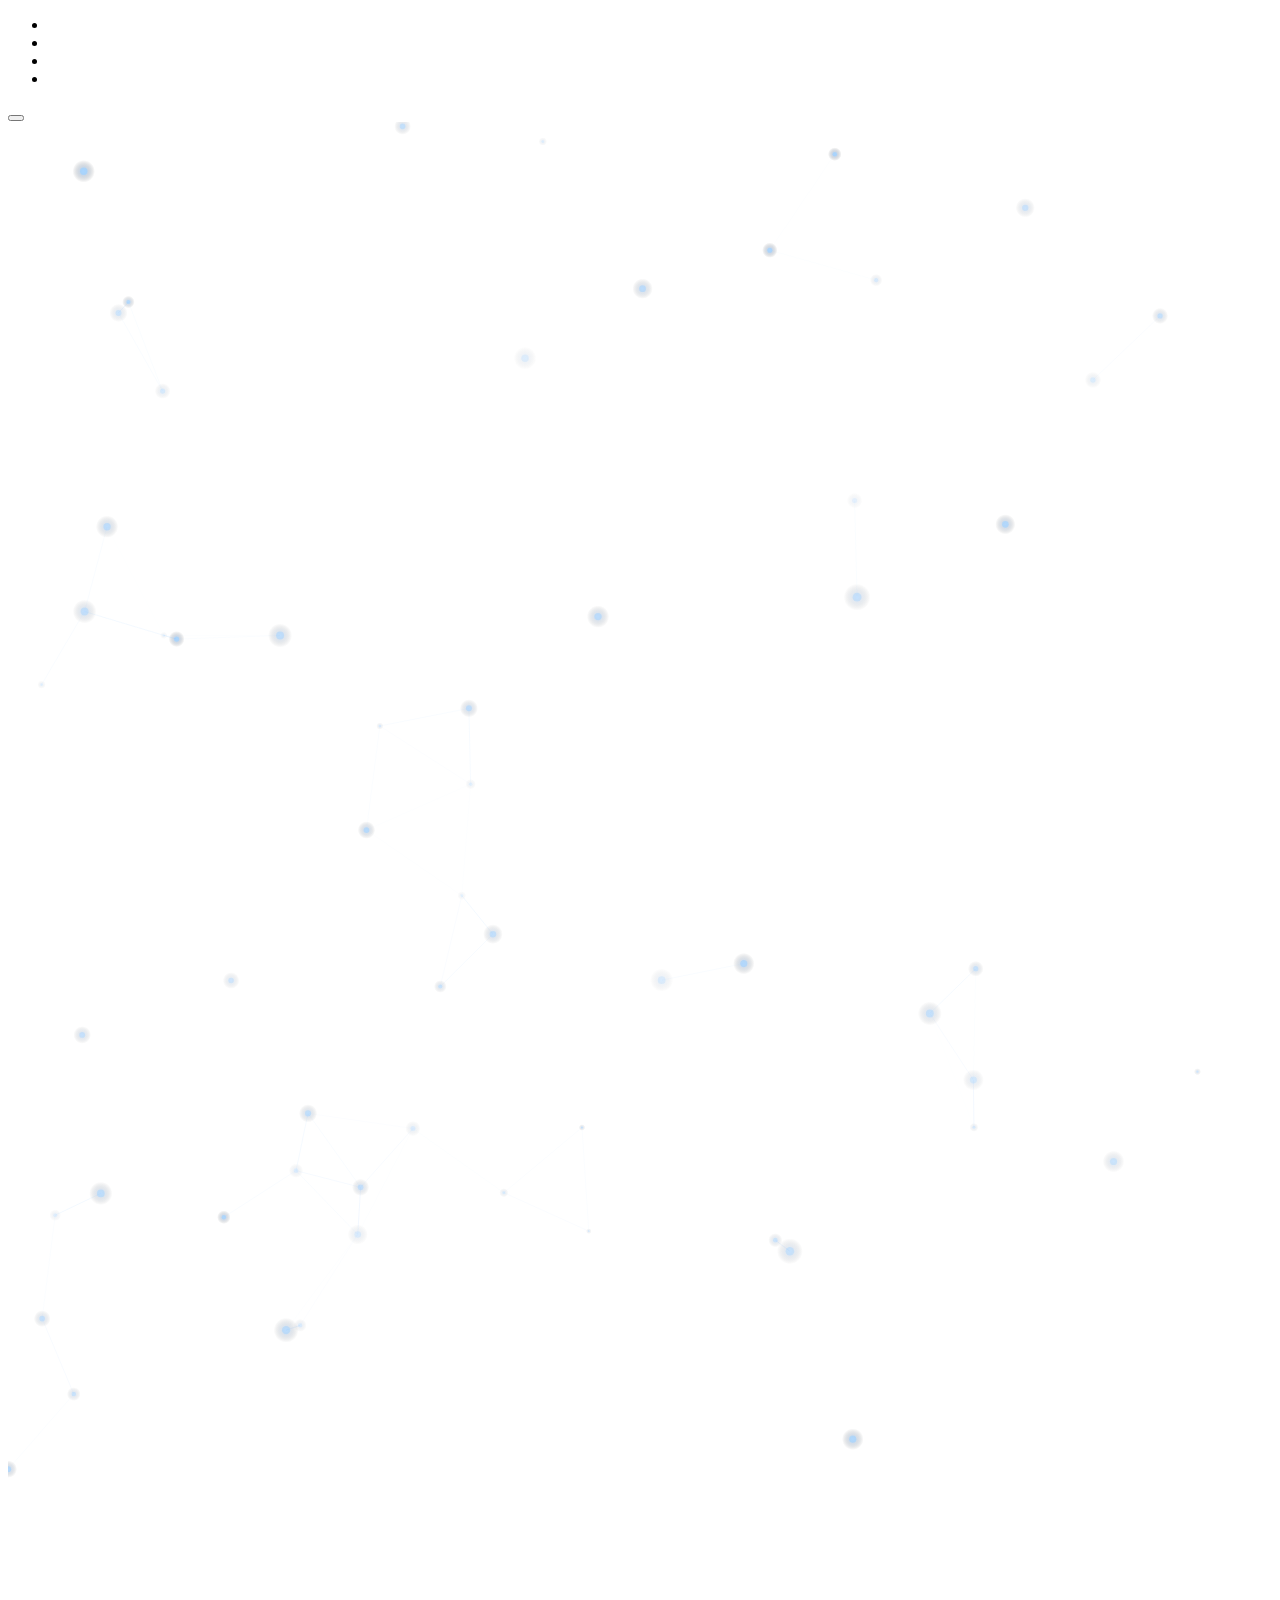
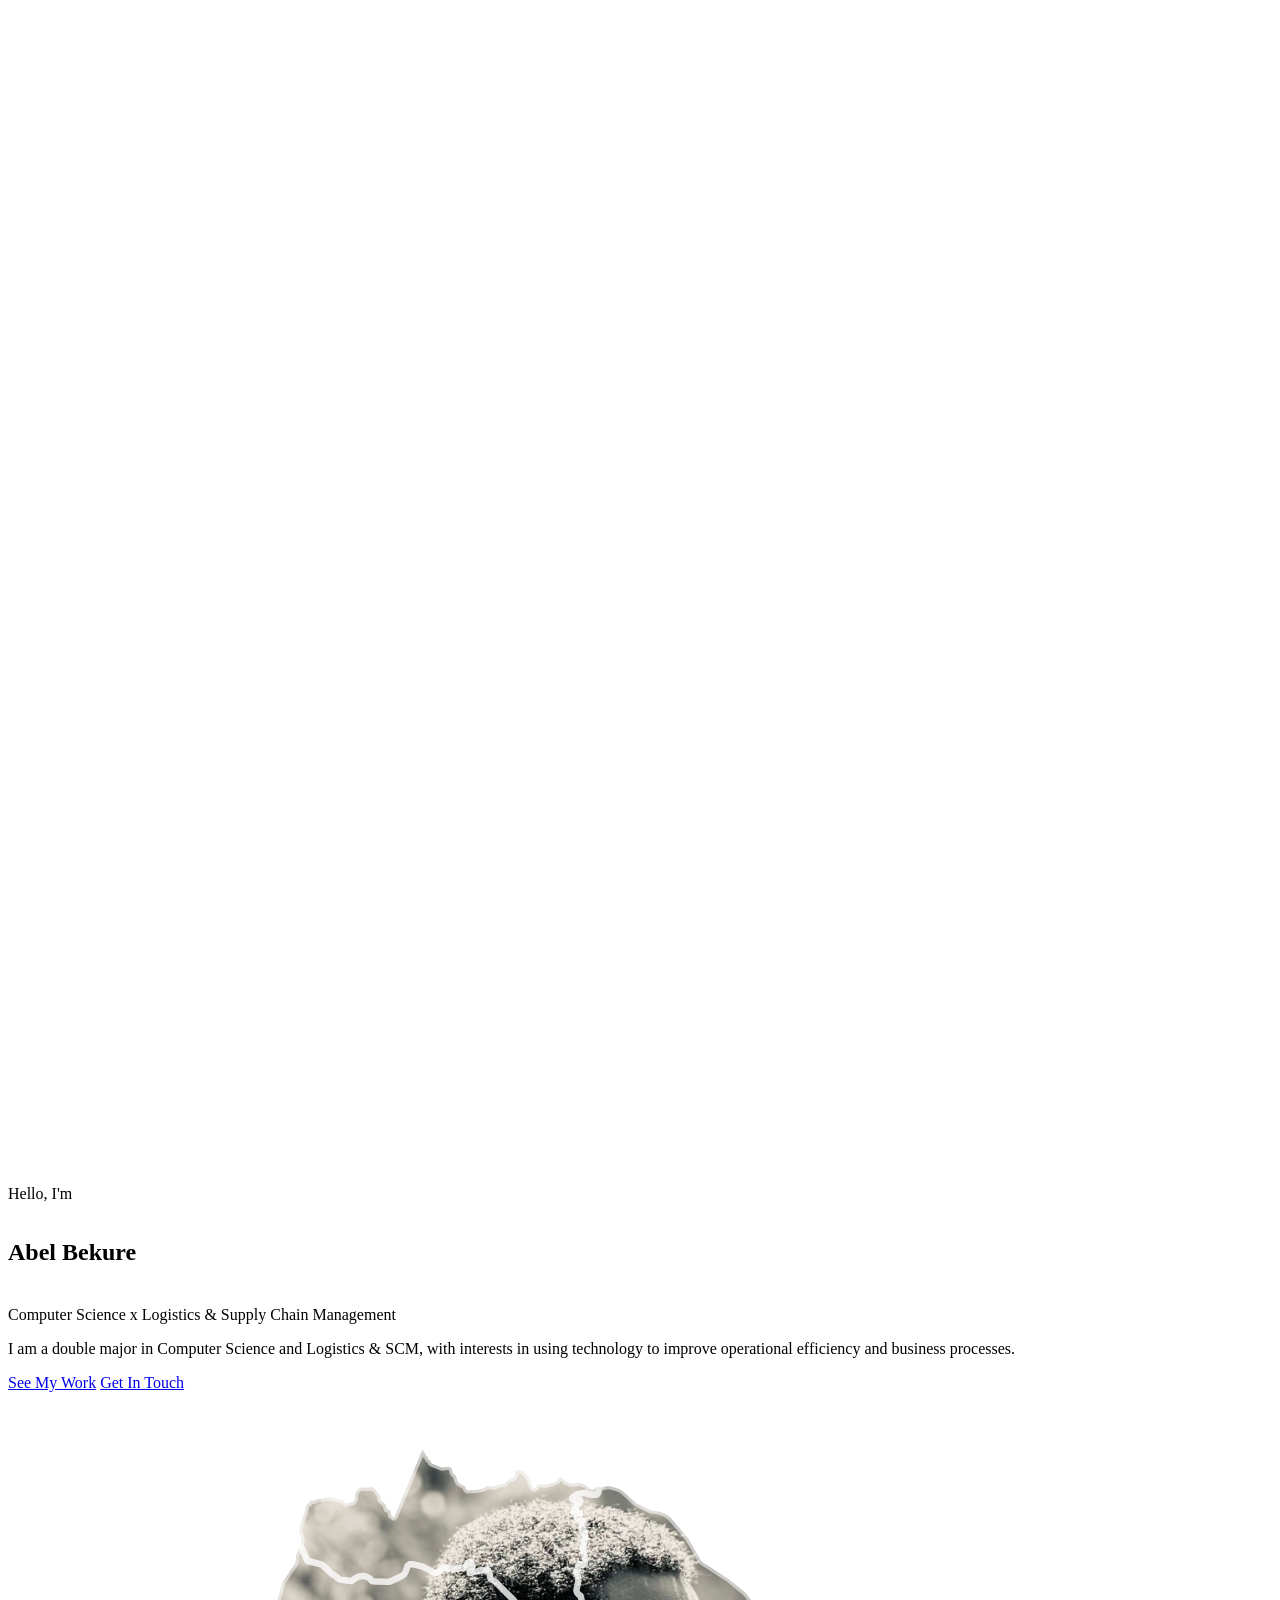
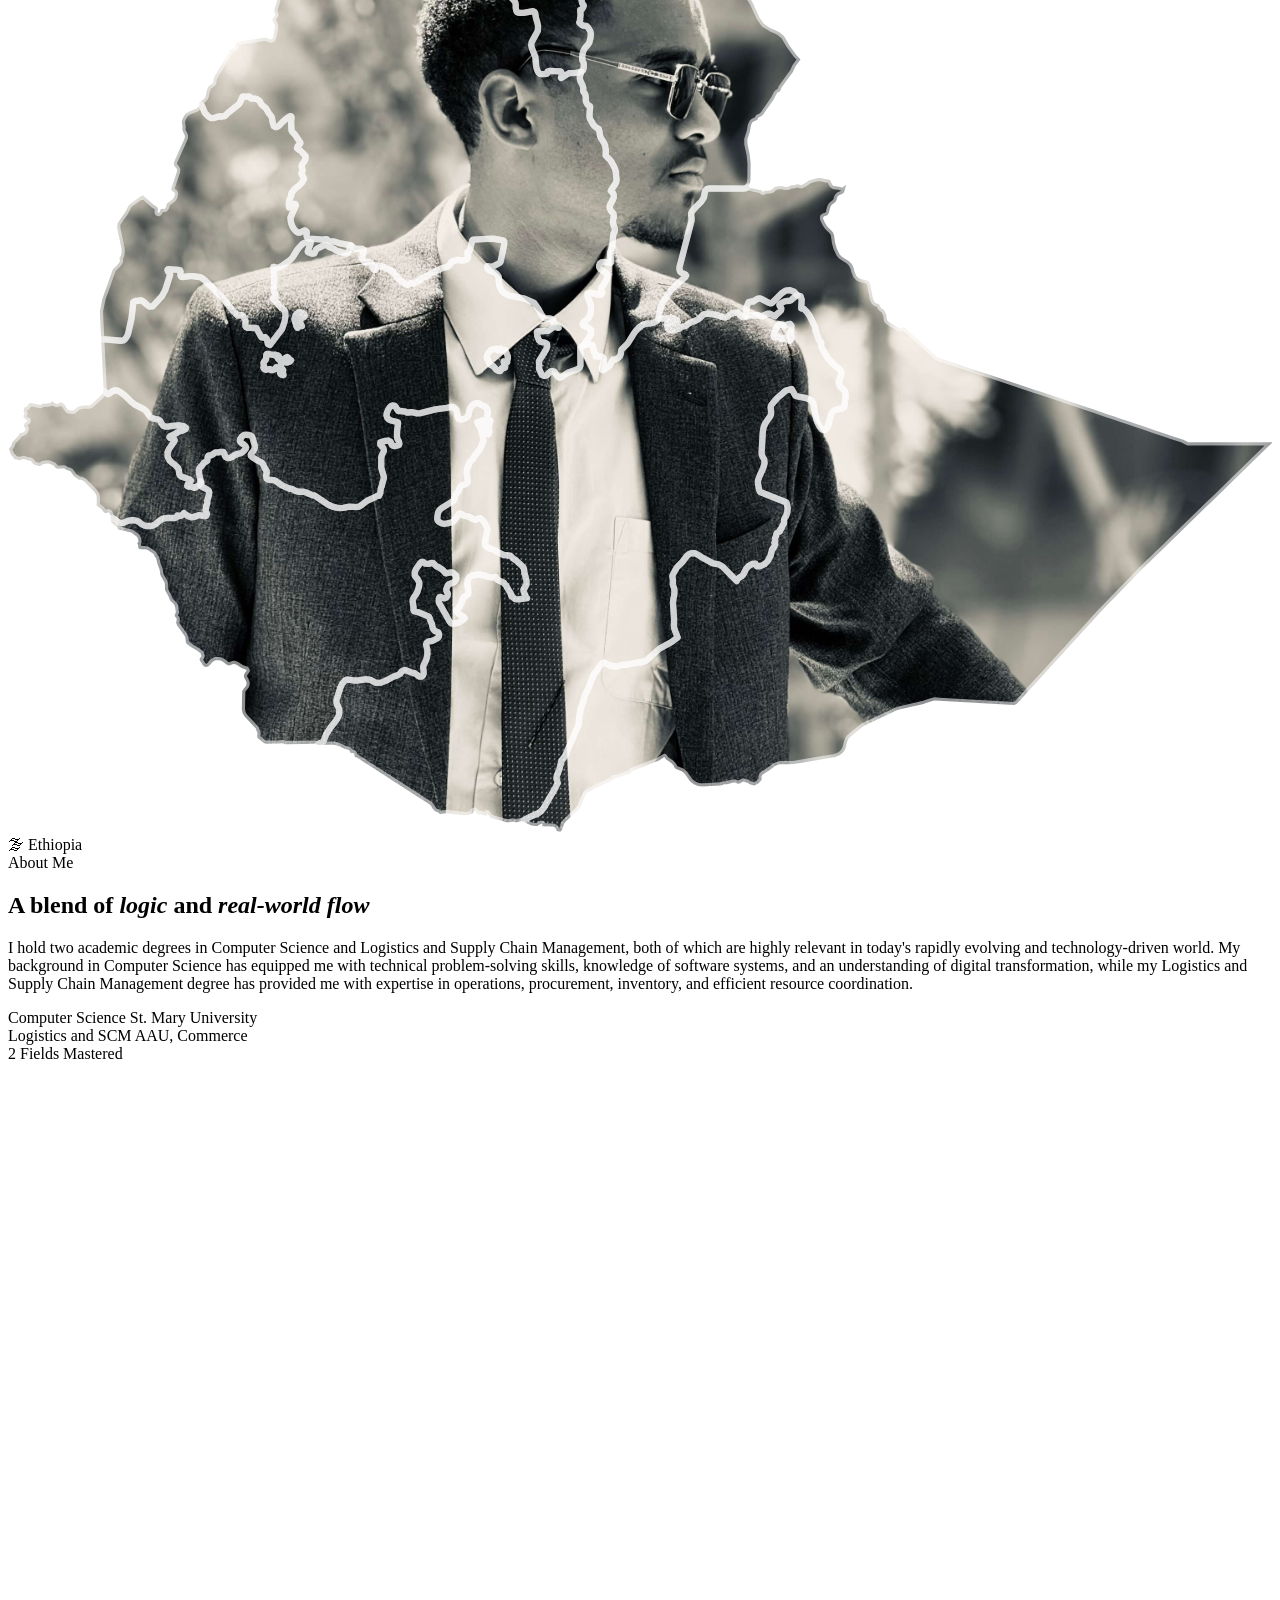
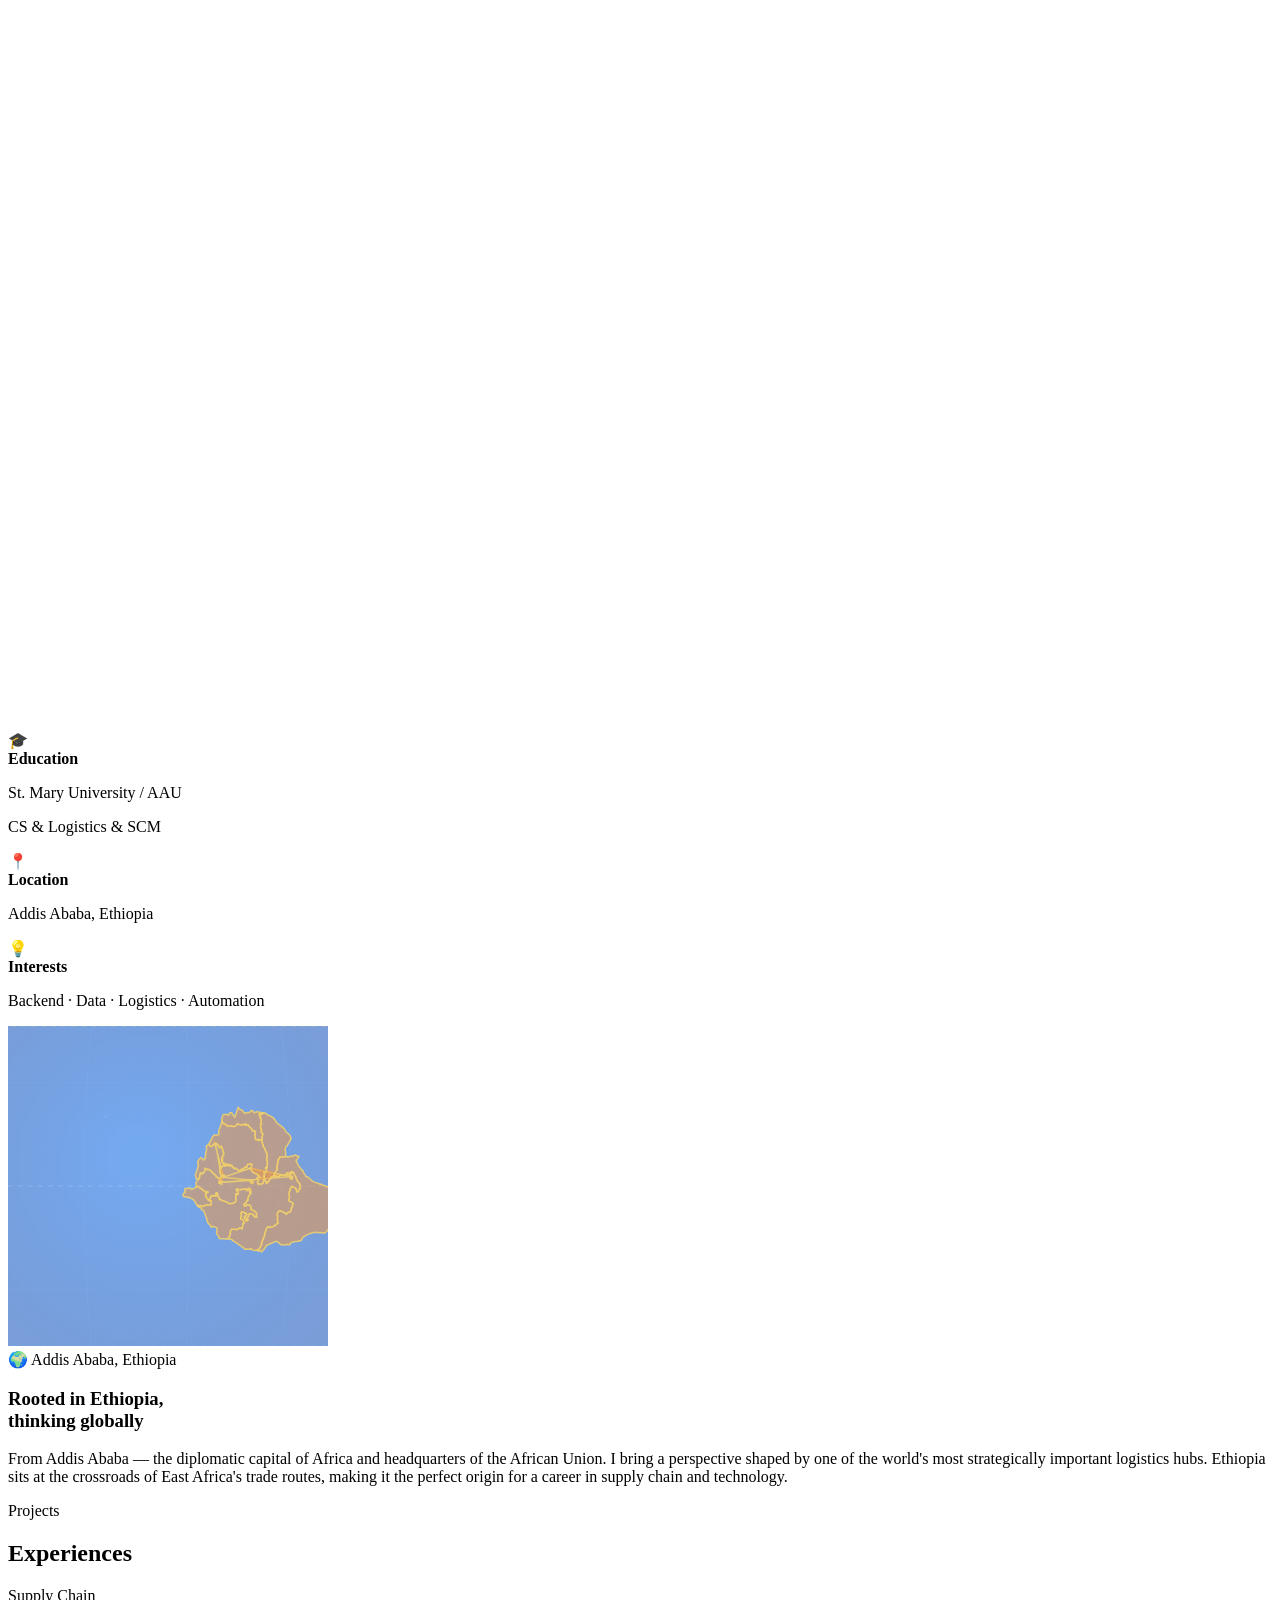
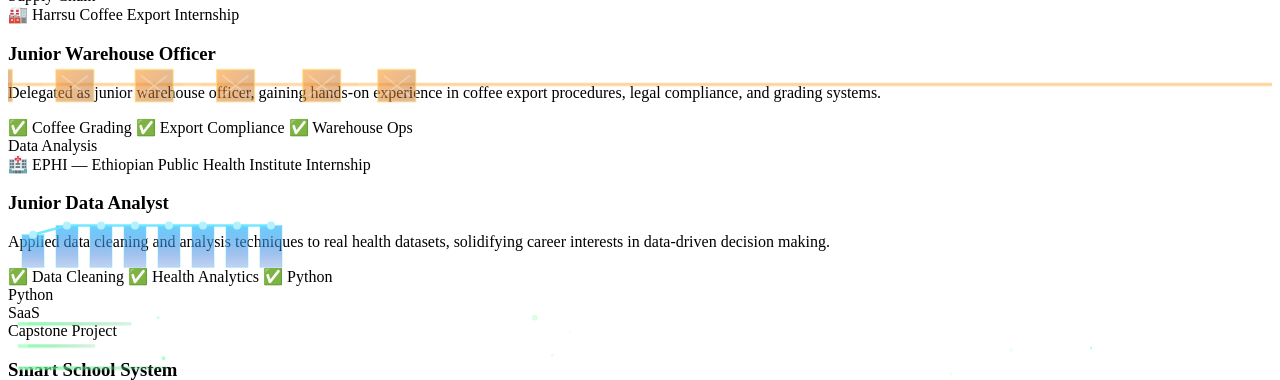
==== commit 8bee7de0: "title" ====
--- a/index.html
+++ b/index.html
@@ -1,15 +1,12 @@
 <!DOCTYPE html>
 <html lang="en">
-<head>
-  <meta charset="UTF-8" />
-  <meta name="viewport" content="width=device-width, initial-scale=1.0" />
-  <title>Abel Bekure</title>
-  <link rel="stylesheet" href="styles.css" />
-  <link rel="icon" type="image/png" href="a.jpg">
-  <link rel="preconnect" href="https://fonts.googleapis.com" />
-  <link rel="preconnect" href="https://fonts.gstatic.com" crossorigin />
-  <link href="https://fonts.googleapis.com/css2?family=Lora:ital,wght@0,400;0,600;1,400&family=DM+Sans:wght@300;400;500&display=swap" rel="stylesheet" />
-</head>
+<title>Abel Bekure | Portfolio</title>
+<meta name="robots" content="index, follow" />
+<meta property="og:title" content="Abel Bekure | CS & Logistics Portfolio" />
+<meta property="og:description" content="Abel Bekure — Computer Science and Logistics & Supply Chain Management professional based in Addis Ababa, Ethiopia." />
+<meta property="og:url" content="https://ablsdrfts.github.io/portfolio/" />
+<meta property="og:type" content="website" />
+<meta property="og:site_name" content="Abel Bekure" />
 <body>
 
   <nav class="nav">
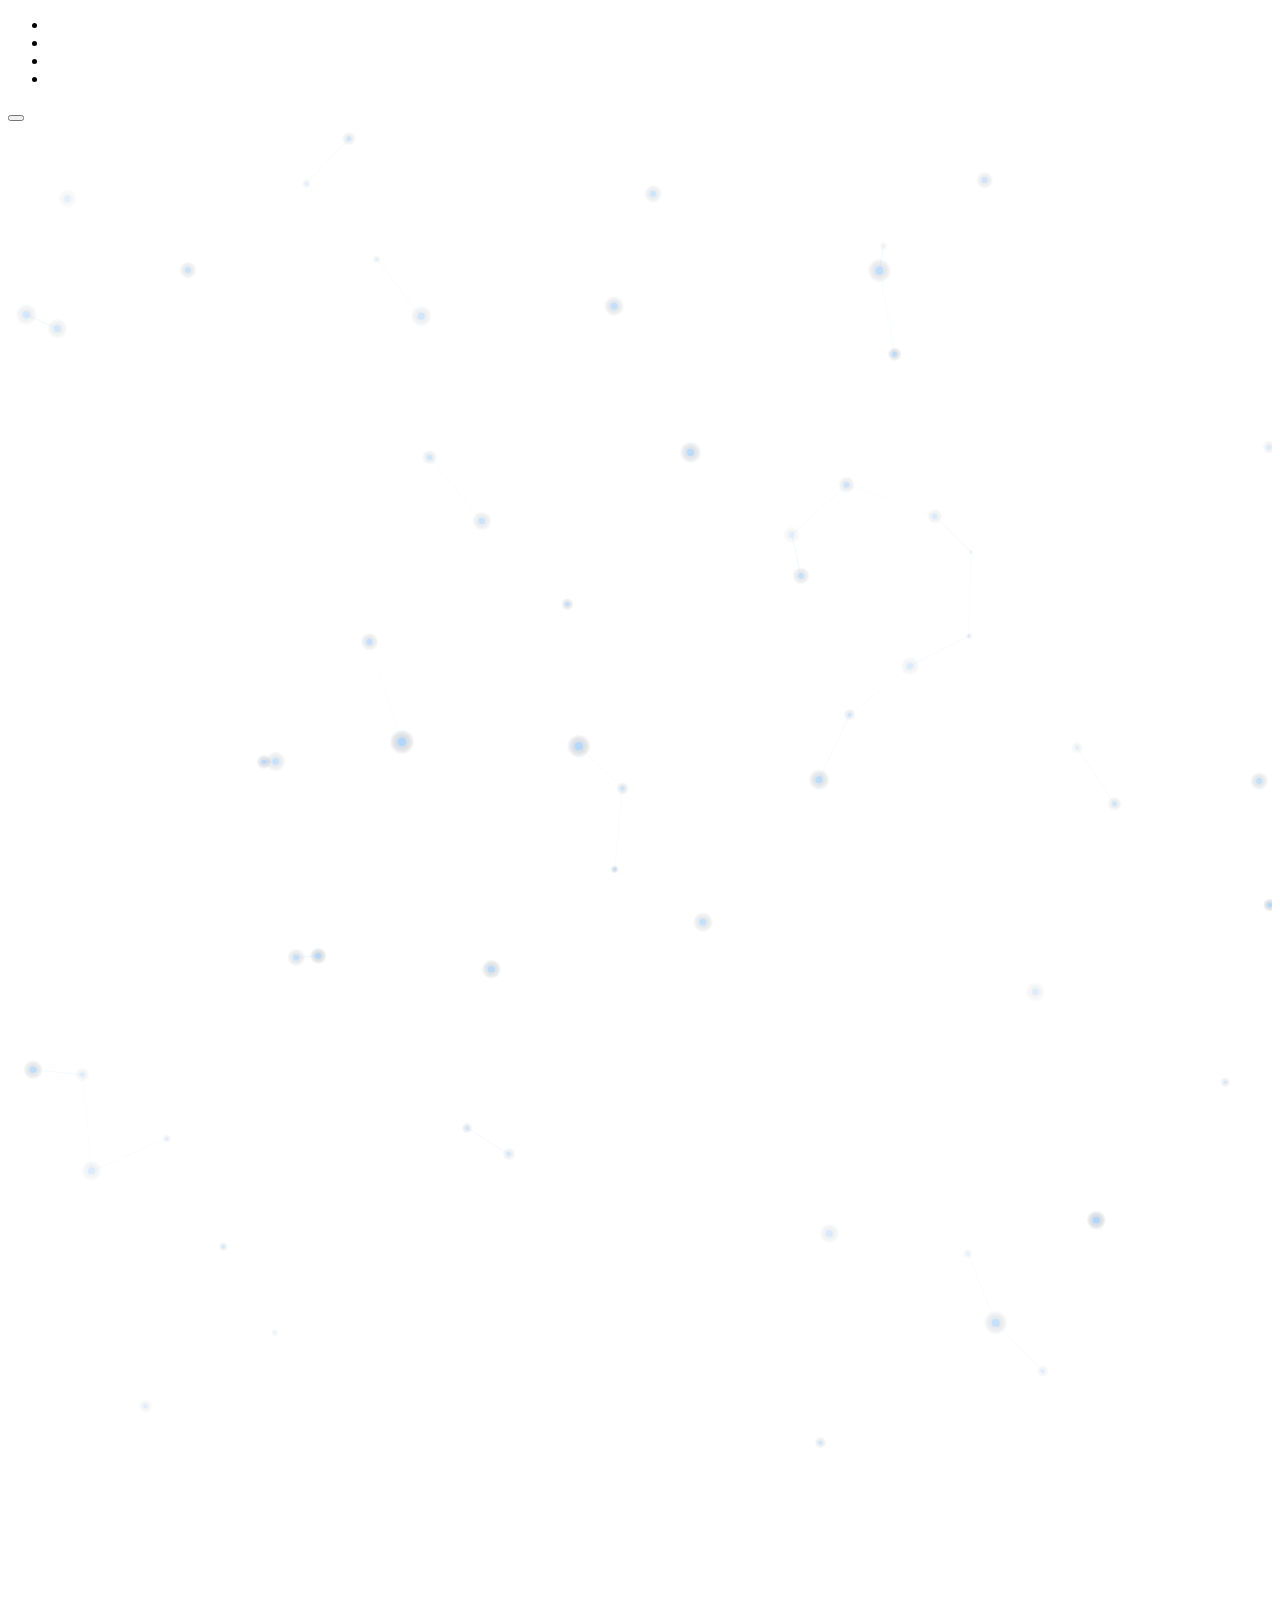
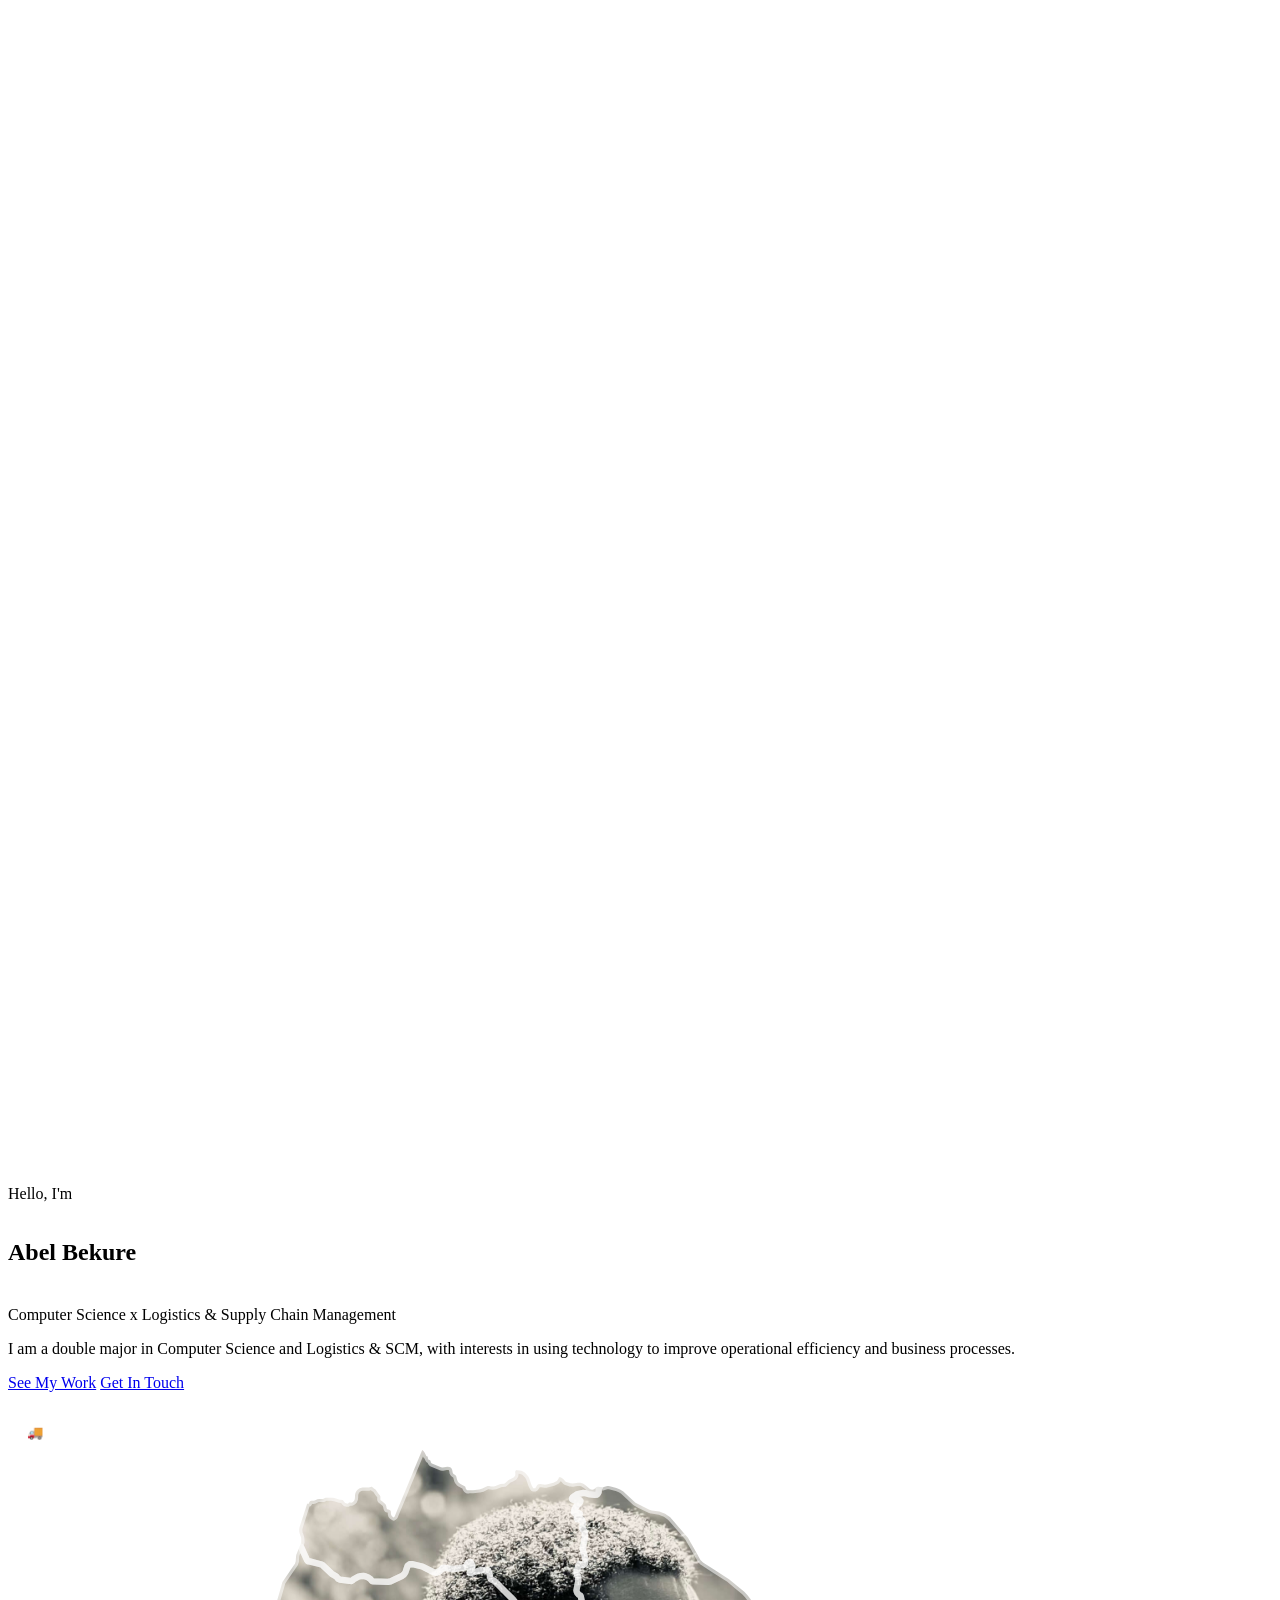
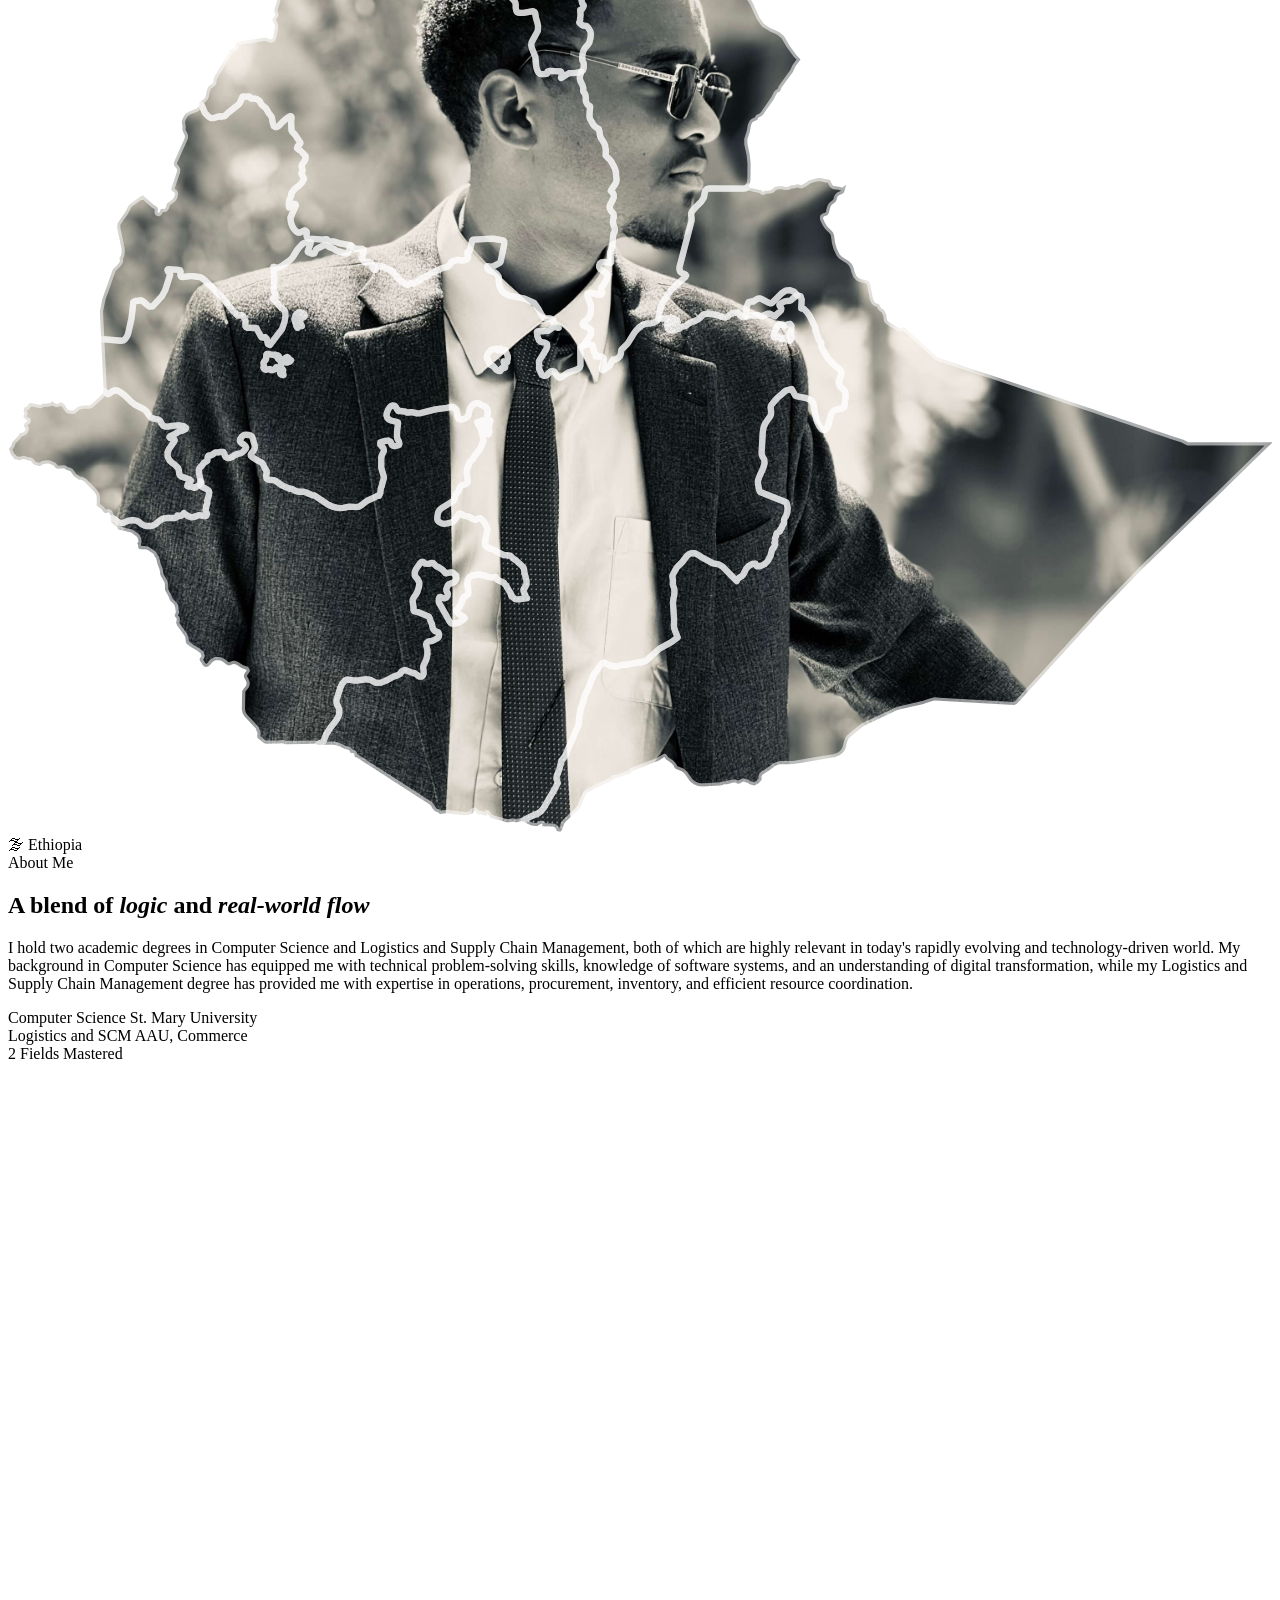
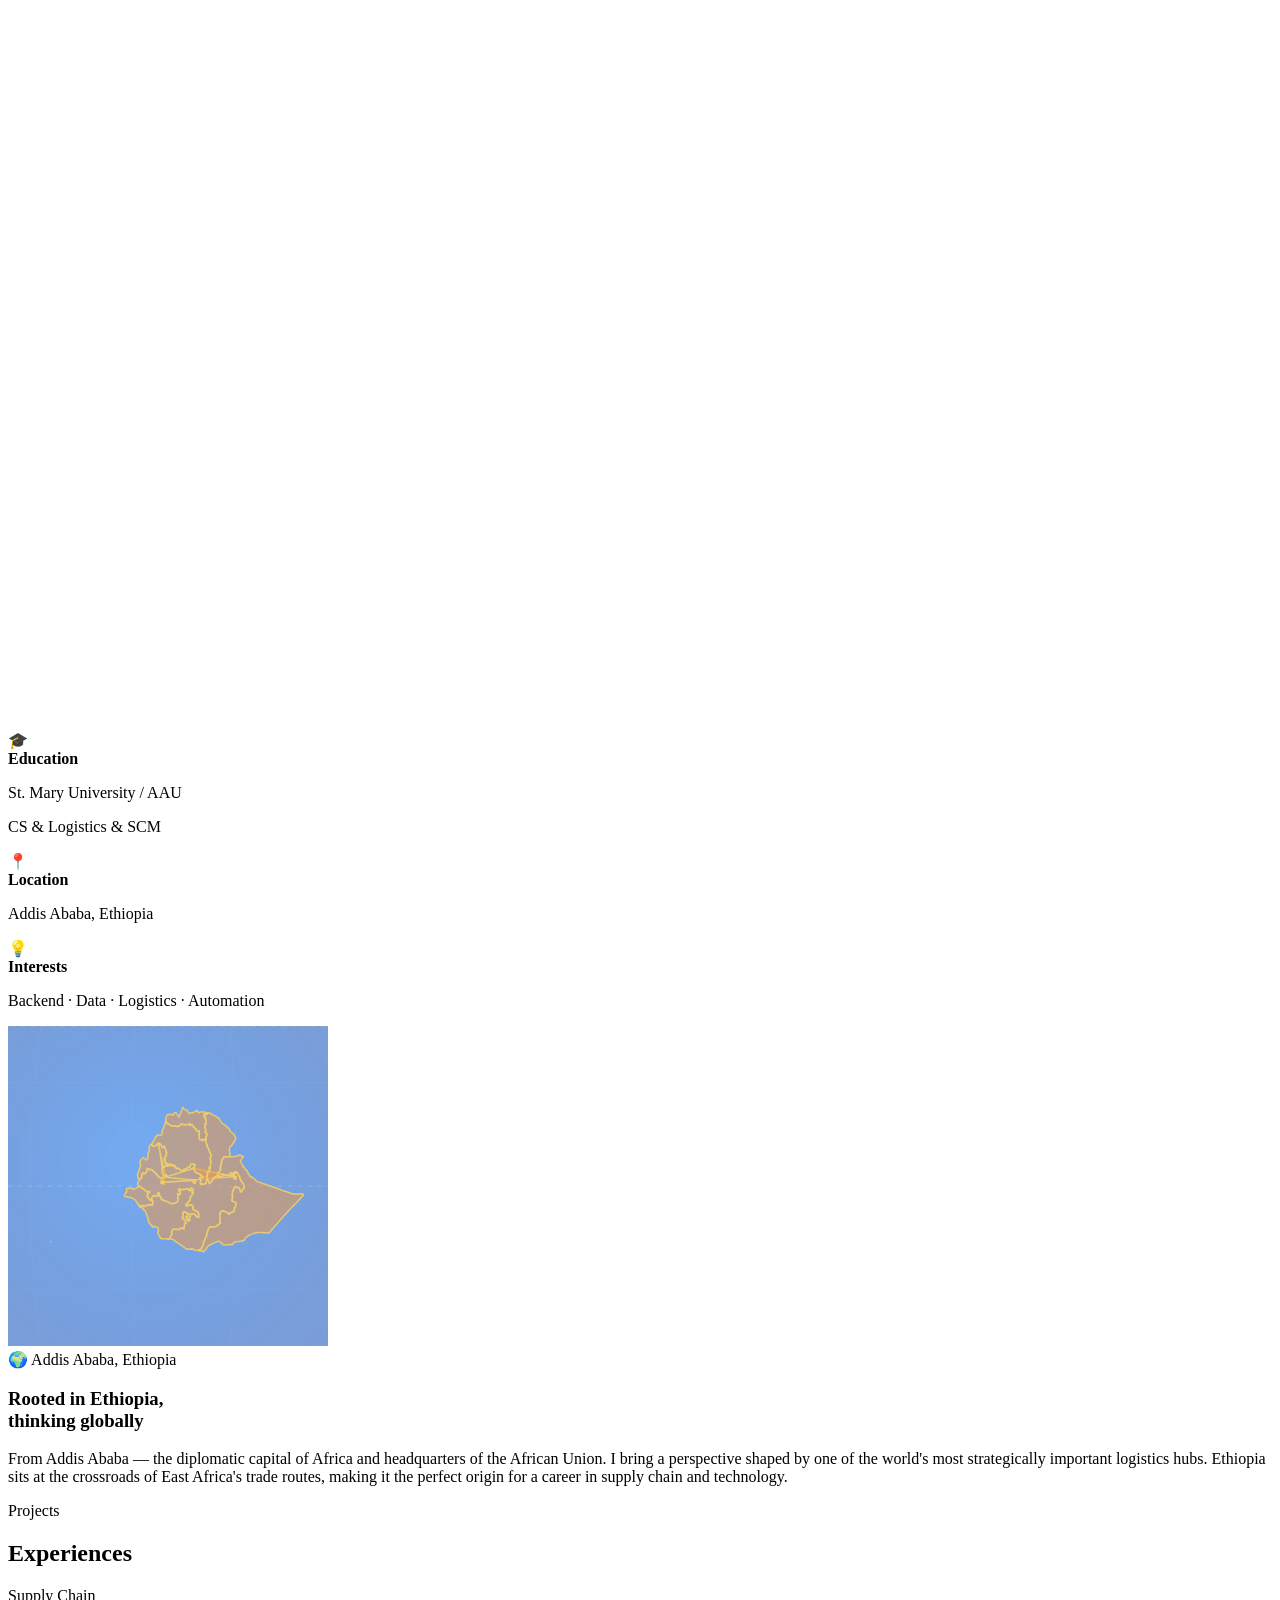
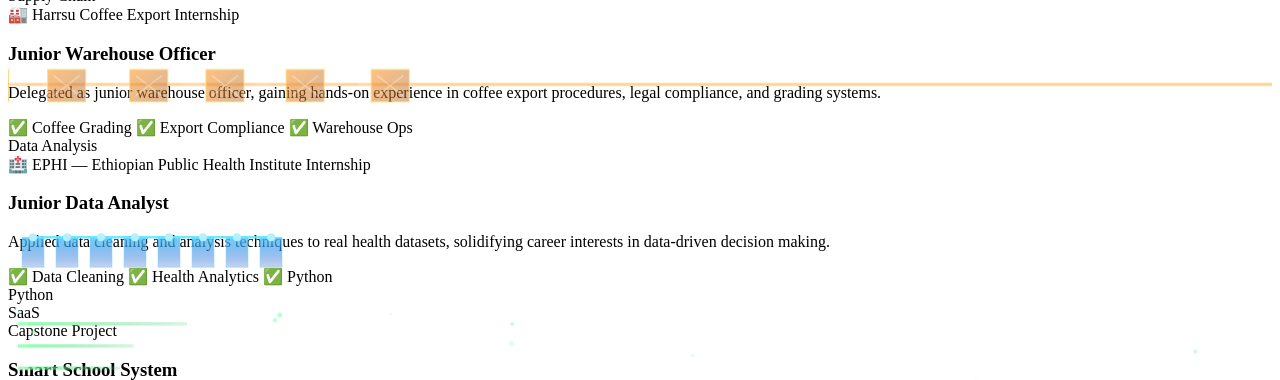
==== commit c3ffbfc6: "title" ====
--- a/index.html
+++ b/index.html
@@ -2,7 +2,7 @@
 <html lang="en">
 <title>Abel Bekure | Portfolio</title>
 <meta name="robots" content="index, follow" />
-<meta property="og:title" content="Abel Bekure | CS & Logistics Portfolio" />
+<meta property="og:title" content="Abel Bekure |  Portfolio" />
 <meta property="og:description" content="Abel Bekure — Computer Science and Logistics & Supply Chain Management professional based in Addis Ababa, Ethiopia." />
 <meta property="og:url" content="https://ablsdrfts.github.io/portfolio/" />
 <meta property="og:type" content="website" />
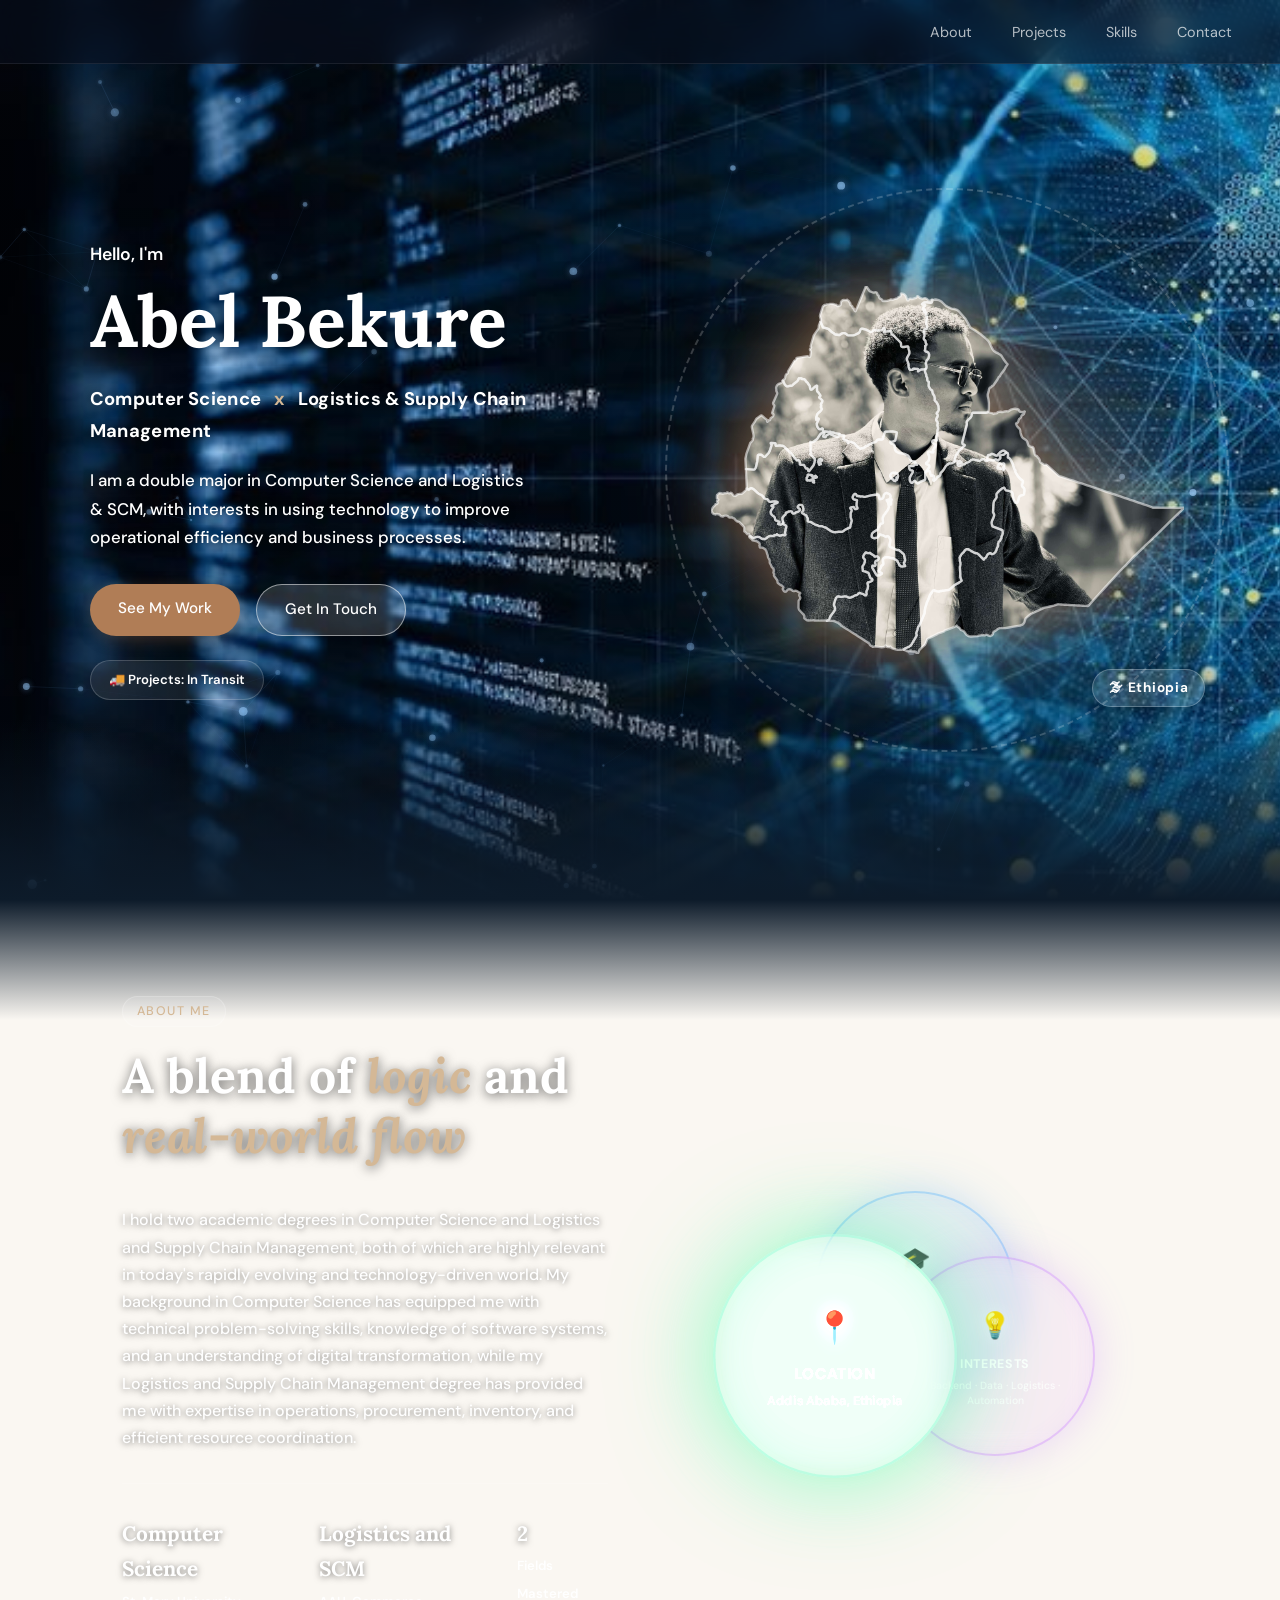
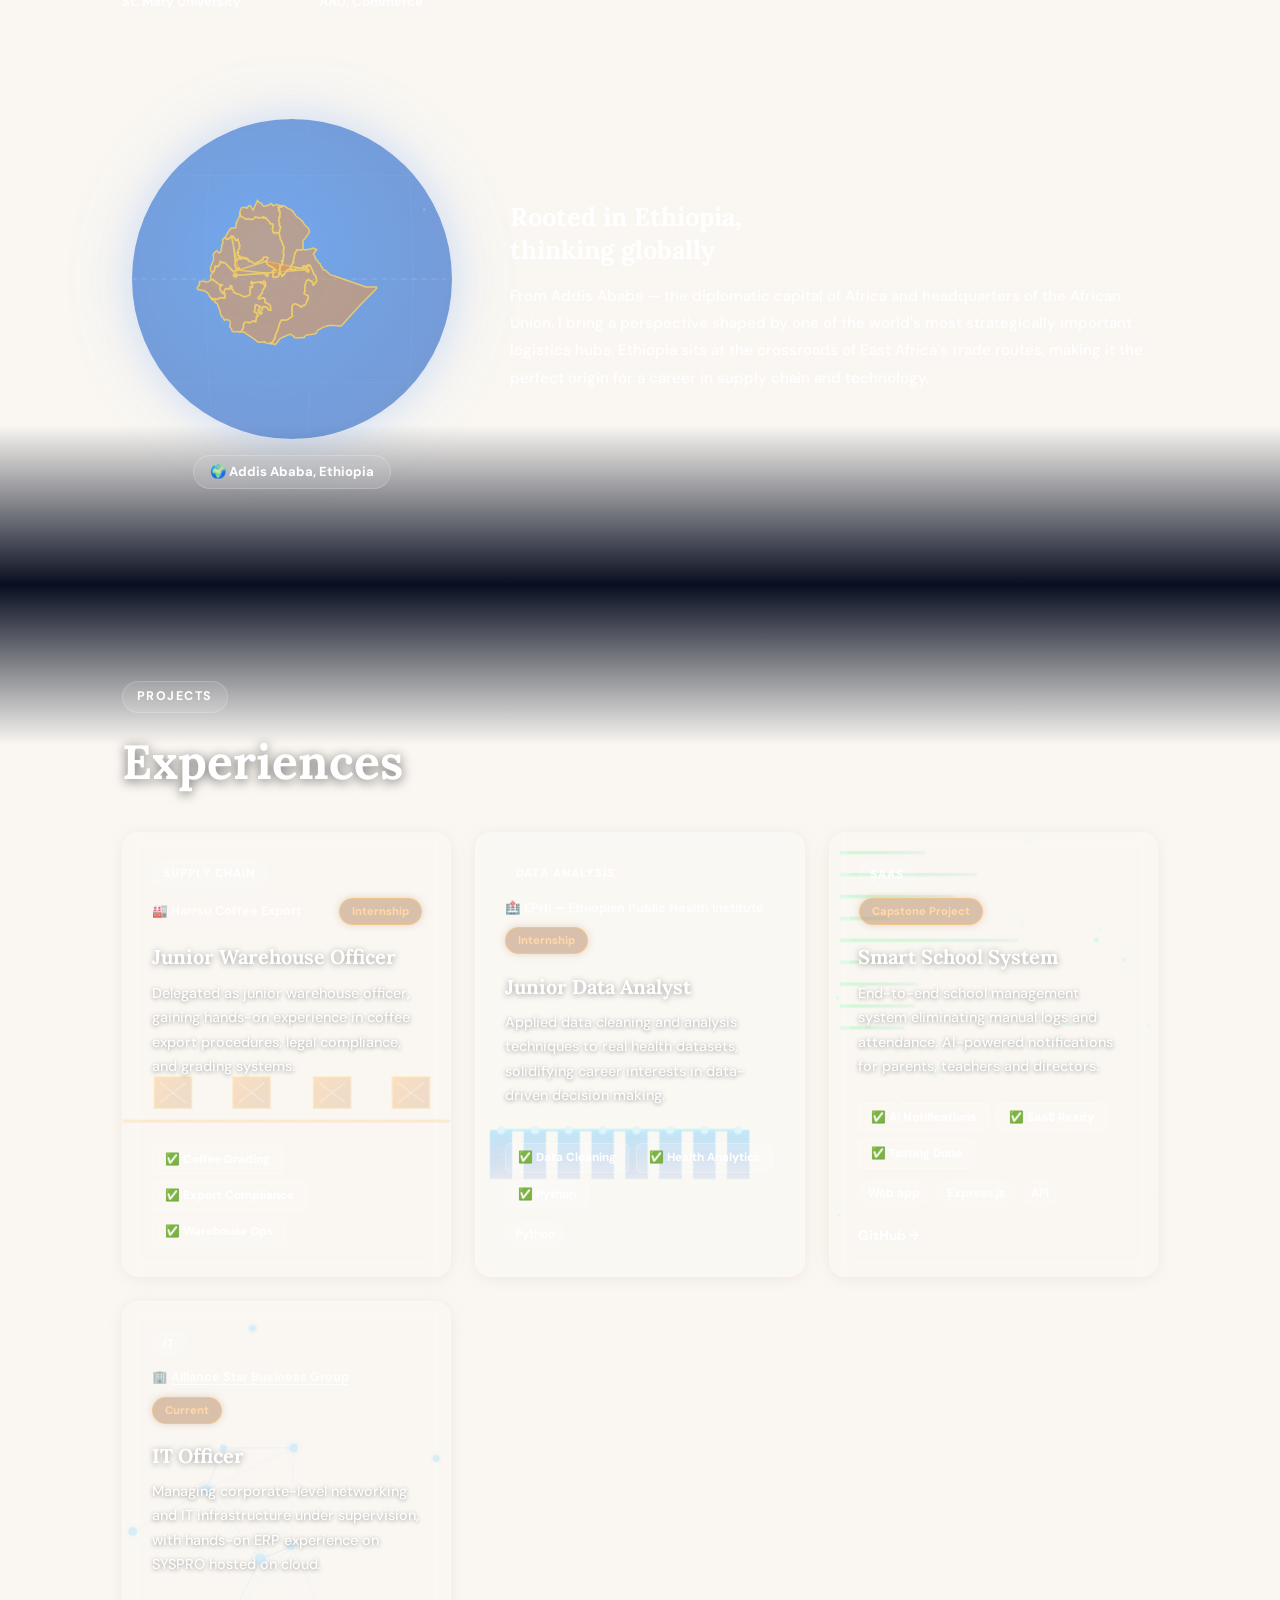
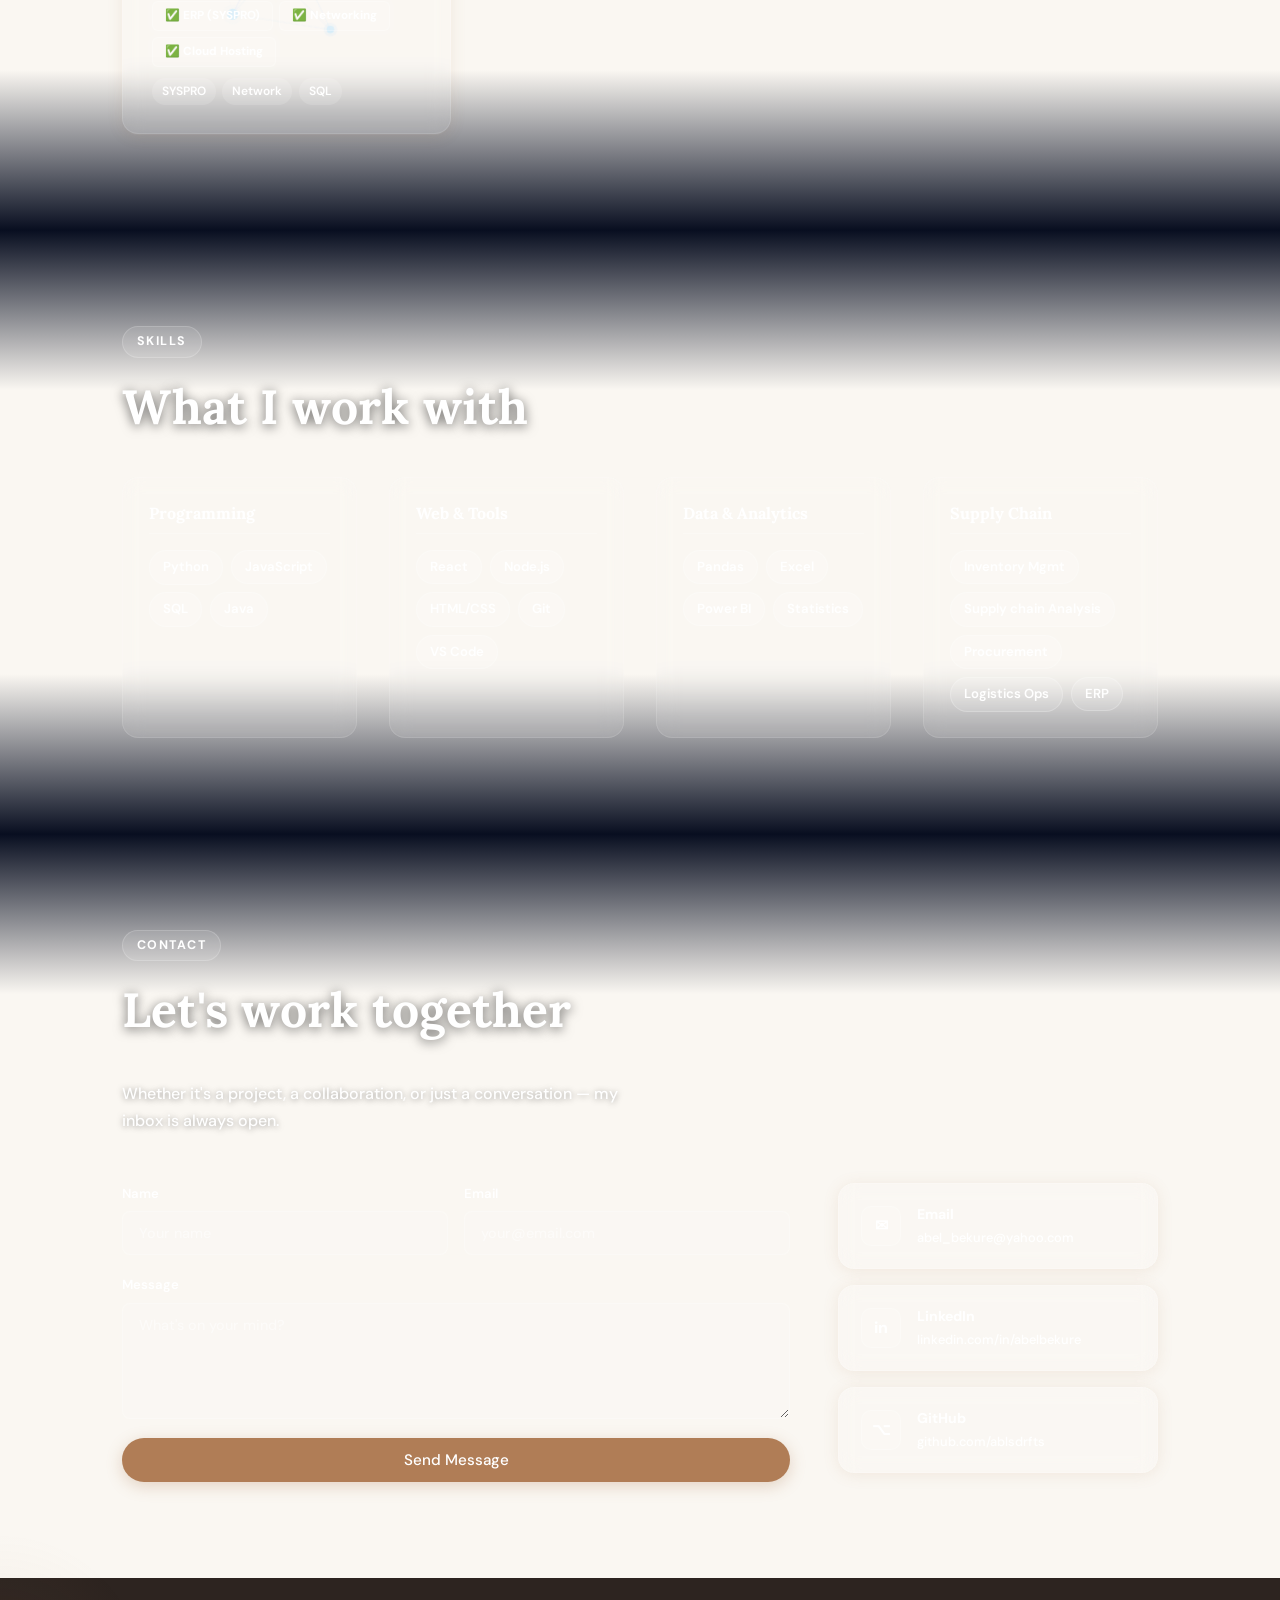
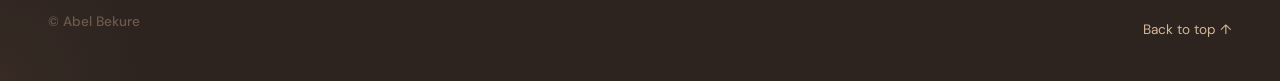
==== commit 689493d4: "CSSedit" ====
--- a/index.html
+++ b/index.html
@@ -1,12 +1,22 @@
 <!DOCTYPE html>
 <html lang="en">
-<title>Abel Bekure | Portfolio</title>
-<meta name="robots" content="index, follow" />
-<meta property="og:title" content="Abel Bekure |  Portfolio" />
-<meta property="og:description" content="Abel Bekure — Computer Science and Logistics & Supply Chain Management professional based in Addis Ababa, Ethiopia." />
-<meta property="og:url" content="https://ablsdrfts.github.io/portfolio/" />
-<meta property="og:type" content="website" />
-<meta property="og:site_name" content="Abel Bekure" />
+<head>
+  <meta charset="UTF-8" />
+  <meta name="viewport" content="width=device-width, initial-scale=1.0" />
+  <title>Abel Bekure |  Portfolio</title>
+  <link rel="stylesheet" href="styles.css" />
+  <link rel="icon" type="image/png" href="a.jpg">
+  <link rel="preconnect" href="https://fonts.googleapis.com" />
+  <link rel="preconnect" href="https://fonts.gstatic.com" crossorigin />
+  <link href="https://fonts.googleapis.com/css2?family=Lora:ital,wght@0,400;0,600;1,400&family=DM+Sans:wght@300;400;500&display=swap" rel="stylesheet" />
+  
+  <meta name="robots" content="index, follow" />
+  <meta property="og:title" content="Abel Bekure | CS & Logistics Portfolio" />
+  <meta property="og:description" content="Abel Bekure — Computer Science and Logistics & Supply Chain Management professional based in Addis Ababa, Ethiopia." />
+  <meta property="og:url" content="https://ablsdrfts.github.io/portfolio/" />
+  <meta property="og:type" content="website" />
+  <meta property="og:site_name" content="Abel Bekure" />
+</head>
 <body>
 
   <nav class="nav">
--- a/styles.css
+++ b/styles.css
@@ -0,0 +1,1194 @@
+/* =============================================
+   CSS VARIABLES & RESET
+============================================= */
+:root {
+  --cream:    #faf7f2;
+  --warm-1:   #f5ede0;
+  --warm-2:   #e8d5c0;
+  --warm-3:   #d4b896;
+  --accent:   #b07d56;
+  --accent-d: #8a5f3c;
+  --text:     #2d2420;
+  --text-2:   #6b5a4e;
+  --text-3:   #a08c7e;
+  --white:    #ffffff;
+  --card-bg:  #fffdf9;
+
+  --font-display: 'Lora', Georgia, serif;
+  --font-body:    'DM Sans', sans-serif;
+
+  --radius-sm: 8px;
+  --radius-md: 16px;
+  --radius-lg: 24px;
+
+  --shadow-soft: 0 4px 24px rgba(176, 125, 86, 0.10);
+  --shadow-card: 0 2px 16px rgba(176, 125, 86, 0.12);
+  --shadow-hover: 0 8px 32px rgba(176, 125, 86, 0.20);
+
+  --transition: 0.28s cubic-bezier(0.4, 0, 0.2, 1);
+  --max-w: 1100px;
+}
+
+*, *::before, *::after { box-sizing: border-box; margin: 0; padding: 0; }
+html { scroll-behavior: smooth; }
+body {
+  font-family: var(--font-body);
+  background: var(--cream);
+  color: var(--text);
+  font-size: 16px;
+  line-height: 1.7;
+  overflow-x: hidden;
+}
+img { max-width: 100%; display: block; }
+a   { text-decoration: none; color: inherit; }
+ul  { list-style: none; }
+
+/* =============================================
+   TYPOGRAPHY
+============================================= */
+h1, h2, h3 { font-family: var(--font-display); line-height: 1.25; font-weight: 700; }
+h1 { font-size: clamp(2.6rem, 6vw, 4.5rem); }
+h2 { font-size: clamp(2rem, 4vw, 3rem); }
+h3 { font-size: 1.25rem; font-weight: 700; margin-bottom: 0.5rem; }
+p  { color: var(--text-2); margin-bottom: 1rem; font-weight: 500; }
+em { font-style: italic; color: var(--accent); font-weight: 700; }
+
+/* =============================================
+   LAYOUT
+============================================= */
+.container {
+  max-width: var(--max-w);
+  margin: 0 auto;
+  padding: 0 2rem;
+  position: relative;
+  z-index: 2;
+}
+
+.section { padding: 96px 0; position: relative; }
+
+.section__label {
+  display: inline-block;
+  font-size: 0.78rem;
+  font-weight: 500;
+  letter-spacing: 0.12em;
+  text-transform: uppercase;
+  color: var(--accent);
+  background: var(--warm-1);
+  border: 1px solid var(--warm-2);
+  padding: 4px 14px;
+  border-radius: 100px;
+  margin-bottom: 1.2rem;
+}
+
+.section__title { margin-bottom: 2.5rem; max-width: 520px; }
+
+/* =============================================
+   BUTTONS
+============================================= */
+.btn {
+  display: inline-block;
+  padding: 12px 28px;
+  border-radius: 100px;
+  font-family: var(--font-body);
+  font-size: 0.95rem;
+  font-weight: 500;
+  cursor: pointer;
+  transition: var(--transition);
+  border: none;
+}
+.btn--primary {
+  background: var(--accent);
+  color: var(--white);
+  box-shadow: 0 4px 16px rgba(176,125,86,0.30);
+}
+.btn--primary:hover {
+  background: var(--accent-d);
+  transform: translateY(-2px);
+  box-shadow: 0 8px 24px rgba(176,125,86,0.35);
+}
+.btn--ghost {
+  background: rgba(255,255,255,0.15);
+  color: var(--white);
+  border: 1.5px solid rgba(255,255,255,0.5);
+  backdrop-filter: blur(4px);
+}
+.btn--ghost:hover {
+  background: rgba(255,255,255,0.25);
+  border-color: var(--white);
+  transform: translateY(-2px);
+}
+
+/* =============================================
+   NAV
+============================================= */
+.nav {
+  position: fixed;
+  top: 0; left: 0; right: 0;
+  z-index: 100;
+  display: flex;
+  align-items: center;
+  justify-content: space-between;
+  padding: 18px 48px;
+  background: rgba(10, 15, 30, 0.55);
+  backdrop-filter: blur(16px);
+  border-bottom: 1px solid rgba(255,255,255,0.08);
+  transition: var(--transition);
+}
+.nav__links { display: flex; gap: 2.5rem; }
+.nav__links a {
+  font-size: 0.9rem;
+  font-weight: 400;
+  color: rgba(255,255,255,0.75);
+  transition: color var(--transition);
+  position: relative;
+}
+.nav__links a::after {
+  content: '';
+  position: absolute;
+  bottom: -2px; left: 0; right: 0;
+  height: 1.5px;
+  background: var(--white);
+  transform: scaleX(0);
+  transition: transform var(--transition);
+}
+.nav__links a:hover { color: var(--white); }
+.nav__links a:hover::after { transform: scaleX(1); }
+.nav__toggle { display: none; }
+
+/* =============================================
+   HERO — bg1.jpg
+============================================= */
+.hero {
+  min-height: 100vh;
+  display: flex;
+  align-items: center;
+  justify-content: space-between;
+  gap: 2rem;
+  padding: 120px 5vw 80px 7vw;
+  position: relative;
+  overflow: hidden;
+
+  background-image:
+    linear-gradient(
+      to bottom,
+      rgba(5, 10, 25, 0.20) 0%,
+      rgba(5, 10, 25, 0.10) 50%,
+      rgba(5, 10, 25, 0.35) 100%
+    ),
+    url('bg1.jpg');
+  background-size: cover;
+  background-position: center;
+  background-attachment: fixed;
+}
+
+/* Seamless fade-out at bottom into About */
+.hero::after {
+  content: '';
+  position: absolute;
+  bottom: 0; left: 0; right: 0;
+  height: 180px;
+  background: linear-gradient(to bottom, transparent, #0d1b2a);
+  pointer-events: none;
+  z-index: 1;
+}
+
+.hero__content {
+  position: relative;
+  z-index: 2;
+  max-width: 580px;
+  animation: fadeUp 0.9s ease both;
+}
+
+.hero__greeting {
+  font-size: 1.1rem;
+  color: #ffffff;
+  font-weight: 600;
+  margin-bottom: 0.4rem;
+  text-shadow: 0 2px 8px rgba(0,0,0,0.6);
+}
+.hero__name {
+  font-family: var(--font-display);
+  color: #ffffff;
+  margin-bottom: 0.6rem;
+  text-shadow: 0 2px 24px rgba(0,0,0,0.7);
+  font-weight: 700;
+}
+.hero__tagline {
+  font-size: 1.15rem;
+  color: #ffffff;
+  font-weight: 700;
+  letter-spacing: 0.02em;
+  margin-bottom: 1.2rem;
+  text-shadow: 0 2px 8px rgba(0,0,0,0.5);
+}
+.hero__tagline .divider { color: var(--warm-3); margin: 0 0.5rem; }
+.hero__sub {
+  font-size: 1.05rem;
+  color: #ffffff;
+  font-weight: 500;
+  max-width: 440px;
+  margin-bottom: 2rem;
+  text-shadow: 0 1px 6px rgba(0,0,0,0.5);
+}
+.hero__cta { display: flex; gap: 1rem; flex-wrap: wrap; }
+
+.hero__avatar {
+  position: relative;
+  z-index: 2;
+  flex-shrink: 0;
+  animation: fadeUp 0.9s 0.2s ease both;
+  display: flex;
+  align-items: center;
+  justify-content: center;
+  width: clamp(380px, 42vw, 560px);
+  height: clamp(380px, 42vw, 560px);
+}
+
+/* Rotating dashed outer ring */
+.avatar-glow-ring {
+  position: absolute;
+  width: 105%; height: 105%;
+  border-radius: 50%;
+  border: 2px dashed rgba(255,255,255,0.20);
+  animation: spinSlow 18s linear infinite;
+  z-index: 0;
+}
+
+/* Pulsing warm halo */
+.avatar-pulse {
+  position: absolute;
+  width: 96%; height: 96%;
+  border-radius: 50%;
+  background: radial-gradient(circle, rgba(176,125,86,0.35) 0%, transparent 70%);
+  animation: pulse 3s ease-in-out infinite;
+  z-index: 0;
+}
+
+/* Ethiopia shaped container */
+.avatar-ethiopia-wrap {
+  position: relative;
+  z-index: 1;
+  width: 88%;
+  animation: floatUp 6s ease-in-out infinite;
+  filter: drop-shadow(0 0 28px rgba(176,125,86,0.55))
+          drop-shadow(0 0 60px rgba(176,125,86,0.28));
+  transition: filter 0.5s ease, transform 0.5s ease;
+}
+
+.avatar-ethiopia-wrap:hover {
+  transform: scale(1.04);
+  filter: drop-shadow(0 0 44px rgba(176,125,86,0.75))
+          drop-shadow(0 0 90px rgba(176,125,86,0.40));
+}
+
+/* Single SVG handles both clipped photo and border */
+.avatar-svg {
+  width: 100%;
+  height: auto;
+  display: block;
+}
+
+/* Floating Ethiopia badge */
+.avatar-badge {
+  position: absolute;
+  bottom: 6%;
+  right: 2%;
+  background: rgba(255,255,255,0.12);
+  backdrop-filter: blur(12px);
+  border: 1px solid rgba(255,255,255,0.25);
+  border-radius: 100px;
+  padding: 6px 16px;
+  font-size: 0.85rem;
+  font-weight: 700;
+  color: #ffffff;
+  letter-spacing: 0.05em;
+  z-index: 3;
+  animation: floatBadge 4s ease-in-out infinite;
+  box-shadow: 0 4px 20px rgba(0,0,0,0.30);
+}
+
+@keyframes floatUp {
+  0%, 100% { transform: translateY(0px); }
+  50%       { transform: translateY(-12px); }
+}
+
+@keyframes floatBadge {
+  0%, 100% { transform: translateY(0px); }
+  50%       { transform: translateY(-6px); }
+}
+
+@keyframes spinSlow {
+  from { transform: rotate(0deg); }
+  to   { transform: rotate(360deg); }
+}
+
+@keyframes pulse {
+  0%, 100% { opacity: 0.6; transform: scale(1); }
+  50%       { opacity: 1;   transform: scale(1.08); }
+}
+
+/* =============================================
+   ABOUT — bg2.jpg
+============================================= */
+.about {
+  background-image:
+    linear-gradient(
+      to bottom,
+      rgba(5, 10, 25, 0.25) 0%,
+      rgba(8, 14, 35, 0.15) 50%,
+      rgba(5, 10, 25, 0.30) 100%
+    ),
+    url('bg2.jpg');
+  background-size: cover;
+  background-position: center;
+  background-attachment: fixed;
+  position: relative;
+}
+
+/* Seamless transition from hero into about */
+.about::before {
+  content: '';
+  position: absolute;
+  top: 0; left: 0; right: 0;
+  height: 120px;
+  background: linear-gradient(to bottom, #0d1b2a, transparent);
+  z-index: 1;
+  pointer-events: none;
+}
+
+/* Fade out into projects */
+.about::after {
+  content: '';
+  position: absolute;
+  bottom: 0; left: 0; right: 0;
+  height: 160px;
+  background: linear-gradient(to bottom, transparent, #080e20);
+  z-index: 1;
+  pointer-events: none;
+}
+
+/* Text color overrides for dark bg */
+.about .section__label {
+  background: rgba(255,255,255,0.1);
+  border-color: rgba(255,255,255,0.2);
+  color: var(--warm-3);
+}
+.about .section__title { color: #ffffff; font-weight: 700; text-shadow: 0 2px 12px rgba(0,0,0,0.6); }
+.about .section__title em { color: var(--warm-3); }
+.about .about__text p { color: #ffffff; font-weight: 500; text-shadow: 0 1px 6px rgba(0,0,0,0.5); }
+.about .fact__num { color: #ffffff; font-weight: 700; text-shadow: 0 1px 6px rgba(0,0,0,0.5); }
+.about .fact__label { color: #ffffff; font-weight: 600; }
+
+.about .info-card {
+  background: rgba(255,255,255,0.07);
+  border-color: rgba(255,255,255,0.12);
+  backdrop-filter: blur(10px);
+}
+.about .info-card strong { color: #ffffff; font-weight: 700; }
+.about .info-card p { color: #ffffff; font-weight: 500; }
+
+/* =============================================
+   PROJECTS — plain cream bg
+============================================= */
+.projects {
+  background-image:
+    linear-gradient(
+      to bottom,
+      rgba(10, 5, 20, 0.20) 0%,
+      rgba(10, 5, 20, 0.10) 50%,
+      rgba(10, 5, 20, 0.30) 100%
+    ),
+    url('bg4.jpg');
+  background-size: cover;
+  background-position: center;
+  background-attachment: fixed;
+  position: relative;
+}
+
+/* Fade in from about */
+.projects::before {
+  content: '';
+  position: absolute;
+  top: 0; left: 0; right: 0;
+  height: 160px;
+  background: linear-gradient(to bottom, #080e20, transparent);
+  z-index: 1;
+  pointer-events: none;
+}
+
+/* Fade out into skills */
+.projects::after {
+  content: '';
+  position: absolute;
+  bottom: 0; left: 0; right: 0;
+  height: 160px;
+  background: linear-gradient(to bottom, transparent, #080e20);
+  z-index: 1;
+  pointer-events: none;
+}
+
+.projects .section__label {
+  background: rgba(255,255,255,0.10);
+  border-color: rgba(255,255,255,0.18);
+  color: #ffffff;
+  font-weight: 700;
+}
+.projects .section__title { color: #ffffff; font-weight: 700; text-shadow: 0 2px 12px rgba(0,0,0,0.6); }
+.projects .project-card {
+  background: rgba(255,255,255,0.07);
+  border-color: rgba(255,255,255,0.12);
+  backdrop-filter: blur(10px);
+}
+.projects .project-card--featured {
+  background: rgba(255,255,255,0.12);
+  border-color: rgba(255,255,255,0.20);
+}
+.projects .project-card h3 { color: #ffffff; font-weight: 700; text-shadow: 0 1px 6px rgba(0,0,0,0.4); }
+.projects .project-card p  { color: #ffffff; font-weight: 500; text-shadow: 0 1px 4px rgba(0,0,0,0.4); }
+.projects .project-card__tag {
+  background: rgba(255,255,255,0.10);
+  border-color: rgba(255,255,255,0.20);
+  color: #ffffff;
+  font-weight: 700;
+}
+.projects .project-card__stack span {
+  background: rgba(255,255,255,0.14);
+  color: #ffffff;
+  font-weight: 600;
+}
+.projects .link-arrow { color: #ffffff; font-weight: 700; }
+
+/* =============================================
+   SKILLS — bg3.jpg
+============================================= */
+.skills {
+  background-image:
+    linear-gradient(
+      to bottom,
+      rgba(5, 15, 35, 0.22) 0%,
+      rgba(8, 18, 45, 0.12) 50%,
+      rgba(5, 15, 35, 0.28) 100%
+    ),
+    url('bg3.jpg');
+  background-size: cover;
+  background-position: center right;
+  background-attachment: fixed;
+  position: relative;
+}
+
+/* Fade in from projects */
+.skills::before {
+  content: '';
+  position: absolute;
+  top: 0; left: 0; right: 0;
+  height: 160px;
+  background: linear-gradient(to bottom, #080e20, transparent);
+  z-index: 1;
+  pointer-events: none;
+}
+
+/* Fade out into contact */
+.skills::after {
+  content: '';
+  position: absolute;
+  bottom: 0; left: 0; right: 0;
+  height: 160px;
+  background: linear-gradient(to bottom, transparent, #080e20);
+  z-index: 1;
+  pointer-events: none;
+}
+
+.skills .section__label {
+  background: rgba(255,255,255,0.10);
+  border-color: rgba(255,255,255,0.18);
+  color: #ffffff;
+  font-weight: 700;
+}
+.skills .section__title { color: #ffffff; font-weight: 700; text-shadow: 0 2px 12px rgba(0,0,0,0.6); }
+
+.skills .skill-group {
+  background: rgba(255,255,255,0.07);
+  border-color: rgba(255,255,255,0.12);
+  backdrop-filter: blur(10px);
+}
+.skills .skill-group h3 { color: #ffffff; font-weight: 700; border-bottom-color: rgba(255,255,255,0.20); }
+.skills .skill-pills span {
+  background: rgba(255,255,255,0.12);
+  border-color: rgba(255,255,255,0.22);
+  color: #ffffff;
+  font-weight: 600;
+}
+.skills .skill-pills span:hover {
+  background: var(--accent);
+  color: var(--white);
+  border-color: var(--accent);
+}
+
+/* =============================================
+   ABOUT GRID
+============================================= */
+.about__grid {
+  display: grid;
+  grid-template-columns: 1fr 1fr;
+  gap: 4rem;
+  align-items: start;
+}
+.about__text p { margin-bottom: 1rem; }
+.about__facts {
+  display: flex;
+  gap: 2rem;
+  margin-top: 2rem;
+  padding-top: 2rem;
+  border-top: 1px solid rgba(255,255,255,0.12);
+}
+.fact__num {
+  display: block;
+  font-family: var(--font-display);
+  font-size: 1.3rem;
+  font-weight: 600;
+  color: var(--accent);
+}
+.fact__label { font-size: 0.82rem; color: var(--text-3); font-weight: 400; }
+
+.about__card-stack { display: flex; flex-direction: column; gap: 1rem; }
+
+.info-card {
+  background: var(--card-bg);
+  border: 1px solid var(--warm-1);
+  border-radius: var(--radius-md);
+  padding: 1.2rem 1.4rem;
+  display: flex;
+  gap: 1rem;
+  align-items: flex-start;
+  box-shadow: var(--shadow-card);
+  transition: var(--transition);
+}
+.info-card:hover { transform: translateX(6px); box-shadow: var(--shadow-hover); }
+.info-card__icon { font-size: 1.4rem; flex-shrink: 0; margin-top: 2px; }
+.info-card strong { display: block; color: var(--text); font-size: 0.9rem; }
+.info-card p { font-size: 0.85rem; margin: 0; color: var(--text-2); }
+
+/* =============================================
+   PROJECTS
+============================================= */
+.projects__grid {
+  display: grid;
+  grid-template-columns: repeat(auto-fill, minmax(260px, 1fr));
+  gap: 1.5rem;
+}
+.project-card {
+  background: var(--card-bg);
+  border: 1px solid var(--warm-1);
+  border-radius: var(--radius-md);
+  padding: 1.8rem;
+  box-shadow: var(--shadow-card);
+  transition: var(--transition);
+  display: flex; flex-direction: column; gap: 0.7rem;
+}
+.project-card:hover { transform: translateY(-6px); box-shadow: var(--shadow-hover); border-color: var(--warm-2); }
+.project-card--featured { background: var(--warm-1); border-color: var(--warm-2); }
+.project-card__tag {
+  font-size: 0.72rem; font-weight: 500; letter-spacing: 0.1em;
+  text-transform: uppercase; color: var(--accent);
+  background: var(--white); border: 1px solid var(--warm-2);
+  border-radius: 100px; padding: 2px 10px;
+  display: inline-block; width: fit-content;
+}
+.project-card h3 { color: var(--text); margin-bottom: 0; }
+.project-card p  { font-size: 0.9rem; margin: 0; flex: 1; }
+.project-card__stack { display: flex; flex-wrap: wrap; gap: 0.4rem; margin-top: auto; }
+.project-card__stack span {
+  font-size: 0.75rem; background: var(--warm-2);
+  color: var(--accent-d); padding: 3px 10px;
+  border-radius: 100px; font-weight: 500;
+}
+.project-card__links { display: flex; gap: 1.2rem; margin-top: 0.4rem; }
+.link-arrow { font-size: 0.85rem; color: var(--accent); font-weight: 500; transition: var(--transition); }
+.link-arrow:hover { color: var(--accent-d); letter-spacing: 0.02em; }
+
+/* =============================================
+   SKILLS GRID
+============================================= */
+.skills__groups {
+  display: grid;
+  grid-template-columns: repeat(auto-fill, minmax(220px, 1fr));
+  gap: 2rem;
+}
+.skill-group {
+  background: var(--cream);
+  border: 1px solid var(--warm-1);
+  border-radius: var(--radius-md);
+  padding: 1.6rem;
+}
+.skill-group h3 {
+  font-family: var(--font-display); font-size: 1rem;
+  color: var(--accent); margin-bottom: 1rem;
+  padding-bottom: 0.6rem; border-bottom: 1px solid var(--warm-2);
+}
+.skill-pills { display: flex; flex-wrap: wrap; gap: 0.5rem; }
+.skill-pills span {
+  font-size: 0.82rem; padding: 5px 13px;
+  border-radius: 100px; background: var(--white);
+  border: 1px solid var(--warm-2); color: var(--text-2);
+  font-weight: 400; transition: var(--transition);
+}
+.skill-pills span:hover { background: var(--accent); color: var(--white); border-color: var(--accent); }
+
+/* =============================================
+   CONTACT
+============================================= */
+.contact {
+  background-image:
+    linear-gradient(
+      to bottom,
+      rgba(8, 14, 30, 0.20) 0%,
+      rgba(8, 14, 30, 0.10) 50%,
+      rgba(8, 14, 30, 0.25) 100%
+    ),
+    url('bg5.jpg');
+  background-size: cover;
+  background-position: center;
+  background-attachment: fixed;
+  position: relative;
+}
+
+/* Fade in from skills */
+.contact::before {
+  content: '';
+  position: absolute;
+  top: 0; left: 0; right: 0;
+  height: 160px;
+  background: linear-gradient(to bottom, #080e20, transparent);
+  z-index: 1;
+  pointer-events: none;
+}
+
+.contact .section__label {
+  background: rgba(255,255,255,0.10);
+  border-color: rgba(255,255,255,0.18);
+  color: #ffffff;
+  font-weight: 700;
+}
+.contact .section__title { color: #ffffff; font-weight: 700; text-shadow: 0 2px 12px rgba(0,0,0,0.6); }
+.contact .contact__sub { color: #ffffff; font-weight: 500; text-shadow: 0 1px 6px rgba(0,0,0,0.4); }
+.contact label { color: #ffffff; font-weight: 600; }
+.contact input,
+.contact textarea {
+  background: rgba(255,255,255,0.10);
+  border-color: rgba(255,255,255,0.22);
+  color: #ffffff;
+  font-weight: 500;
+}
+.contact input::placeholder,
+.contact textarea::placeholder { color: rgba(255,255,255,0.50); }
+.contact input:focus,
+.contact textarea:focus {
+  border-color: #d4a96a;
+  box-shadow: 0 0 0 3px rgba(212,169,106,0.20);
+}
+.contact .contact-link {
+  background: rgba(255,255,255,0.08);
+  border-color: rgba(255,255,255,0.15);
+  backdrop-filter: blur(10px);
+  color: #ffffff;
+}
+.contact .contact-link:hover { border-color: #ffffff; }
+.contact .contact-link__icon {
+  background: rgba(255,255,255,0.12);
+  border-color: rgba(255,255,255,0.22);
+  color: #ffffff;
+  font-weight: 700;
+}
+.contact .contact-link strong { color: #ffffff; font-weight: 700; }
+.contact .contact-link p { color: #ffffff; font-weight: 500; }
+.contact__sub { max-width: 500px; margin-bottom: 3rem; }
+.contact__grid { display: grid; grid-template-columns: 1fr 320px; gap: 3rem; align-items: start; }
+.contact__form { display: flex; flex-direction: column; gap: 1.2rem; }
+.form-row { display: grid; grid-template-columns: 1fr 1fr; gap: 1rem; }
+.form-group { display: flex; flex-direction: column; gap: 0.4rem; }
+label { font-size: 0.82rem; font-weight: 500; color: var(--text-2); }
+input, textarea {
+  font-family: var(--font-body); font-size: 0.9rem;
+  padding: 12px 16px; border: 1.5px solid var(--warm-2);
+  border-radius: var(--radius-sm); background: var(--card-bg);
+  color: var(--text); outline: none;
+  transition: var(--transition); resize: vertical;
+}
+input:focus, textarea:focus {
+  border-color: var(--accent);
+  box-shadow: 0 0 0 3px rgba(176,125,86,0.10);
+}
+input::placeholder, textarea::placeholder { color: var(--text-3); }
+.form__success {
+  display: none; color: #6a9e73; font-size: 0.88rem;
+  background: #f0f8f1; border: 1px solid #c0ddc4;
+  border-radius: var(--radius-sm); padding: 10px 16px;
+}
+.form__success.show { display: block; }
+
+.contact__links { display: flex; flex-direction: column; gap: 1rem; }
+.contact-link {
+  display: flex; align-items: center; gap: 1rem;
+  background: var(--card-bg); border: 1px solid var(--warm-1);
+  border-radius: var(--radius-md); padding: 1.2rem 1.4rem;
+  box-shadow: var(--shadow-card); transition: var(--transition); color: var(--text);
+}
+.contact-link:hover { border-color: var(--accent); box-shadow: var(--shadow-hover); transform: translateX(4px); }
+.contact-link__icon {
+  width: 40px; height: 40px; background: var(--warm-1);
+  border: 1px solid var(--warm-2); border-radius: 10px;
+  display: flex; align-items: center; justify-content: center;
+  font-size: 1rem; flex-shrink: 0; font-weight: 600; color: var(--accent);
+}
+.contact-link strong { display: block; font-size: 0.88rem; color: var(--text); }
+.contact-link p      { font-size: 0.8rem; margin: 0; color: var(--text-3); }
+
+/* =============================================
+   FOOTER
+============================================= */
+.footer {
+  background: var(--text); color: var(--text-3);
+  padding: 2rem 3rem; display: flex;
+  justify-content: space-between; align-items: center; font-size: 0.85rem;
+}
+.footer__back { color: var(--warm-3); transition: color var(--transition); }
+.footer__back:hover { color: var(--white); }
+
+/* =============================================
+   ANIMATIONS
+============================================= */
+@keyframes fadeUp {
+  from { opacity: 0; transform: translateY(30px); }
+  to   { opacity: 1; transform: translateY(0); }
+}
+
+/* =============================================
+   RESPONSIVE
+============================================= */
+@media (max-width: 900px) {
+  .nav { padding: 16px 24px; }
+  .hero { flex-direction: column-reverse; text-align: center; padding: 100px 6vw 60px; gap: 2rem; }
+  .hero__cta { justify-content: center; }
+  .hero__sub { margin: 0 auto 2rem; }
+  .hero__avatar { width: clamp(260px, 75vw, 400px); height: clamp(260px, 75vw, 400px); }
+  .about__grid   { grid-template-columns: 1fr; }
+  .contact__grid { grid-template-columns: 1fr; }
+  .form-row      { grid-template-columns: 1fr; }
+  /* background-attachment already scroll on all photo sections */
+}
+
+@media (max-width: 600px) {
+  .nav__links { display: none; }
+  .nav__toggle {
+    display: flex; flex-direction: column; gap: 5px;
+    background: none; border: none; cursor: pointer;
+  }
+  .nav__toggle span { display: block; width: 22px; height: 2px; background: var(--white); border-radius: 2px; }
+  .section      { padding: 60px 0; }
+  .hero         { padding: 90px 5vw 50px; }
+  .footer       { flex-direction: column; gap: 0.5rem; text-align: center; }
+  .about__facts { gap: 1rem; }
+  .projects__grid { grid-template-columns: 1fr; }
+}
+
+/* =============================================
+   GLOBE ROW — About section
+============================================= */
+.globe-row {
+  display: grid;
+  grid-template-columns: 340px 1fr;
+  gap: 3rem;
+  align-items: center;
+  margin-top: 3.5rem;
+  padding-top: 3rem;
+  border-top: 1px solid rgba(255,255,255,0.12);
+}
+
+.globe-canvas-wrap {
+  position: relative;
+  display: flex;
+  flex-direction: column;
+  align-items: center;
+  gap: 1rem;
+}
+
+#globeCanvas {
+  border-radius: 50%;
+  box-shadow:
+    0 0 40px rgba(100,160,255,0.25),
+    0 0 80px rgba(100,160,255,0.10);
+  display: block;
+}
+
+.globe-label {
+  font-size: 0.82rem;
+  font-weight: 700;
+  color: #ffffff;
+  background: rgba(255,255,255,0.10);
+  border: 1px solid rgba(255,255,255,0.20);
+  border-radius: 100px;
+  padding: 5px 16px;
+  backdrop-filter: blur(8px);
+  animation: pulse 2.5s ease-in-out infinite;
+}
+
+.globe-text h3 {
+  font-family: var(--font-display);
+  font-size: 1.6rem;
+  color: #ffffff;
+  font-weight: 700;
+  margin-bottom: 1rem;
+  line-height: 1.3;
+}
+
+.globe-text p {
+  color: #ffffff;
+  font-weight: 500;
+  font-size: 0.95rem;
+  line-height: 1.8;
+}
+
+/* =============================================
+   EXPERIENCE CARD ENHANCEMENTS
+============================================= */
+.card-meta {
+  display: flex;
+  align-items: center;
+  justify-content: space-between;
+  gap: 0.5rem;
+  margin-bottom: 0.4rem;
+  flex-wrap: wrap;
+}
+
+.card-company {
+  font-size: 0.78rem;
+  font-weight: 700;
+  color: #ffffff;
+  opacity: 0.85;
+}
+
+.card-duration {
+  font-size: 0.70rem;
+  font-weight: 700;
+  padding: 2px 10px;
+  border-radius: 100px;
+  background: rgba(176,125,86,0.30);
+  border: 1px solid rgba(176,125,86,0.50);
+  color: #ffd9a8;
+  white-space: nowrap;
+}
+
+.card-highlights {
+  display: flex;
+  flex-wrap: wrap;
+  gap: 0.4rem;
+  margin-top: 0.6rem;
+}
+
+.card-highlights span {
+  font-size: 0.73rem;
+  font-weight: 600;
+  color: #ffffff;
+  background: rgba(255,255,255,0.08);
+  border: 1px solid rgba(255,255,255,0.15);
+  border-radius: 6px;
+  padding: 3px 10px;
+}
+
+/* Responsive globe */
+@media (max-width: 900px) {
+  .globe-row { grid-template-columns: 1fr; text-align: center; }
+  .globe-canvas-wrap { align-items: center; }
+  #globeCanvas { width: 240px; height: 240px; }
+}
+
+/* =============================================
+   CIRCULATING INFO CARDS
+============================================= */
+.about__card-stack {
+  position: relative;
+  height: 260px;
+}
+
+.info-card {
+  position: absolute;
+  width: 100%;
+  transition: transform 0.8s cubic-bezier(0.4,0,0.2,1), opacity 0.8s ease, z-index 0s;
+}
+
+.info-card.card-active {
+  transform: translateY(0) scale(1);
+  opacity: 1;
+  z-index: 3;
+}
+
+.info-card.card-next {
+  transform: translateY(30px) scale(0.95);
+  opacity: 0.55;
+  z-index: 2;
+}
+
+.info-card.card-hidden {
+  transform: translateY(-40px) scale(0.88);
+  opacity: 0;
+  z-index: 1;
+}
+
+/* Card dots indicator */
+.card-dots {
+  display: flex;
+  gap: 6px;
+  justify-content: center;
+  margin-top: 12px;
+  position: absolute;
+  bottom: -24px;
+  left: 50%;
+  transform: translateX(-50%);
+}
+
+.card-dot {
+  width: 6px; height: 6px;
+  border-radius: 50%;
+  background: rgba(255,255,255,0.25);
+  transition: background 0.3s ease, transform 0.3s ease;
+  cursor: pointer;
+}
+
+.card-dot.active {
+  background: #ffffff;
+  transform: scale(1.3);
+}
+
+/* =============================================
+   EXPERIENCE CARD — stronger canvas backgrounds
+============================================= */
+.project-card canvas {
+  opacity: 0.45 !important;
+  mix-blend-mode: screen;
+}
+
+.card-meta {
+  display: flex;
+  align-items: center;
+  justify-content: space-between;
+  gap: 0.5rem;
+  margin-bottom: 0.5rem;
+  flex-wrap: wrap;
+  position: relative;
+  z-index: 1;
+}
+
+.card-company {
+  font-size: 0.78rem;
+  font-weight: 700;
+  color: #ffffff;
+}
+
+.card-duration {
+  font-size: 0.70rem;
+  font-weight: 700;
+  padding: 3px 12px;
+  border-radius: 100px;
+  background: rgba(176,125,86,0.45);
+  border: 1px solid rgba(255,200,120,0.60);
+  color: #ffd9a8;
+  white-space: nowrap;
+  box-shadow: 0 0 8px rgba(176,125,86,0.30);
+}
+
+.card-highlights {
+  display: flex;
+  flex-wrap: wrap;
+  gap: 0.4rem;
+  margin-top: 0.8rem;
+  position: relative;
+  z-index: 1;
+}
+
+.card-highlights span {
+  font-size: 0.73rem;
+  font-weight: 700;
+  color: #ffffff;
+  background: rgba(255,255,255,0.12);
+  border: 1px solid rgba(255,255,255,0.25);
+  border-radius: 6px;
+  padding: 4px 12px;
+  box-shadow: 0 0 6px rgba(255,255,255,0.08);
+}
+
+.project-card h3 { position: relative; z-index: 1; }
+.project-card p  { position: relative; z-index: 1; }
+.project-card__tag { position: relative; z-index: 1; }
+.project-card__stack { position: relative; z-index: 1; }
+.project-card__links { position: relative; z-index: 1; }
+
+/* =============================================
+   HERO PARTICLE CANVAS
+============================================= */
+#heroParticles {
+  position: absolute;
+  inset: 0;
+  width: 100%;
+  height: 100%;
+  z-index: 1;
+  pointer-events: none;
+}
+
+/* =============================================
+   ORBITAL CIRCLES — About section
+============================================= */
+.about__card-stack {
+  position: relative;
+  height: 420px;
+  display: flex;
+  align-items: center;
+  justify-content: center;
+}
+
+.orbit-system {
+  position: relative;
+  width: 400px;
+  height: 400px;
+}
+
+.orbit-lines {
+  position: absolute;
+  inset: 0;
+  width: 100%;
+  height: 100%;
+  z-index: 0;
+}
+
+/* Animated dash on lines */
+.orbit-line {
+  stroke-dashoffset: 0;
+  animation: dashFlow 3s linear infinite;
+}
+
+@keyframes dashFlow {
+  to { stroke-dashoffset: -40; }
+}
+
+/* Base orbit node */
+.orbit-node {
+  position: absolute;
+  width: 130px;
+  height: 130px;
+  border-radius: 50%;
+  display: flex;
+  flex-direction: column;
+  align-items: center;
+  justify-content: center;
+  text-align: center;
+  padding: 14px;
+  cursor: pointer;
+  z-index: 2;
+  transition: transform 0.4s ease, box-shadow 0.4s ease, filter 0.4s ease;
+
+  /* Glassmorphism */
+  background: rgba(255,255,255,0.08);
+  border: 2px solid rgba(255,255,255,0.25);
+  backdrop-filter: blur(14px);
+  box-shadow:
+    0 0 30px rgba(120,180,255,0.20),
+    inset 0 0 20px rgba(255,255,255,0.05);
+
+  /* Floating animation */
+  animation: orbitFloat 4s ease-in-out infinite;
+}
+
+/* Position each node */
+.orbit-node--edu {
+  top: 135px; left: 50%;
+  height: 200px;
+  width: 200px;
+  transform: translateX(-50%);
+  animation-delay: 0s;
+  background: rgba(100,160,255,0.12);
+  border-color: rgba(100,180,255,0.40);
+  box-shadow: 0 0 40px rgba(100,160,255,0.25), inset 0 0 20px rgba(100,160,255,0.08);
+}
+
+.orbit-node--loc {
+  bottom: 0; left: 5%;
+  height: 200px;
+  width: 200px;
+  animation-delay: -1.3s;
+  background: rgba(100,220,150,0.10);
+  border-color: rgba(100,220,150,0.38);
+  box-shadow: 0 0 40px rgba(80,200,130,0.22), inset 0 0 20px rgba(80,200,130,0.08);
+}
+
+.orbit-node--int {
+  bottom: 0; right: 5%;
+  height: 200px;
+  width: 200px;
+  animation-delay: -2.6s;
+  background: rgba(220,150,255,0.10);
+  border-color: rgba(200,130,255,0.38);
+  box-shadow: 0 0 40px rgba(180,100,255,0.22), inset 0 0 20px rgba(180,100,255,0.08);
+}
+
+/* Hover — highlight + grow */
+.orbit-node:hover {
+  transform: translateX(0) scale(1.18) !important;
+  box-shadow:
+    0 0 60px rgba(255,255,255,0.35),
+    0 0 100px rgba(120,180,255,0.30),
+    inset 0 0 30px rgba(255,255,255,0.12);
+  filter: brightness(1.3);
+  z-index: 5;
+}
+
+.orbit-node--edu:hover  { box-shadow: 0 0 70px rgba(100,160,255,0.60), inset 0 0 30px rgba(100,160,255,0.15); }
+.orbit-node--loc:hover  { box-shadow: 0 0 70px rgba(80,200,130,0.60), inset 0 0 30px rgba(80,200,130,0.15); }
+.orbit-node--int:hover  { box-shadow: 0 0 70px rgba(180,100,255,0.60), inset 0 0 30px rgba(180,100,255,0.15); }
+
+/* Active node — highlighted */
+.orbit-node.active {
+  transform: scale(1.22) !important;
+  filter: brightness(1.35) saturate(1.3);
+  z-index: 4;
+}
+.orbit-node--edu.active { box-shadow: 0 0 80px rgba(100,160,255,0.65), inset 0 0 30px rgba(100,160,255,0.18); }
+.orbit-node--loc.active { box-shadow: 0 0 80px rgba(80,200,130,0.65), inset 0 0 30px rgba(80,200,130,0.18); }
+.orbit-node--int.active { box-shadow: 0 0 80px rgba(180,100,255,0.65), inset 0 0 30px rgba(180,100,255,0.18); }
+
+@keyframes orbitFloat {
+  0%, 100% { margin-top: 0px; }
+  50%       { margin-top: -12px; }
+}
+
+.orbit-icon {
+  font-size: 1.6rem;
+  margin-bottom: 6px;
+  filter: drop-shadow(0 0 8px rgba(255,255,255,0.6));
+}
+
+.orbit-node strong {
+  display: block;
+  font-size: 0.78rem;
+  font-weight: 700;
+  color: #ffffff;
+  letter-spacing: 0.05em;
+  text-transform: uppercase;
+  margin-bottom: 4px;
+}
+
+.orbit-node p {
+  font-size: 0.65rem;
+  color: rgba(255,255,255,0.80);
+  font-weight: 500;
+  margin: 0;
+  line-height: 1.4;
+}
+
+/* Responsive */
+@media (max-width: 900px) {
+  .orbit-system { width: 300px; height: 300px; }
+  .orbit-node { width: 100px; height: 100px; padding: 10px; }
+  .orbit-node strong { font-size: 0.68rem; }
+  .orbit-node p { font-size: 0.58rem; }
+  .orbit-icon { font-size: 1.3rem; }
+  .about__card-stack { height: 340px; }
+}
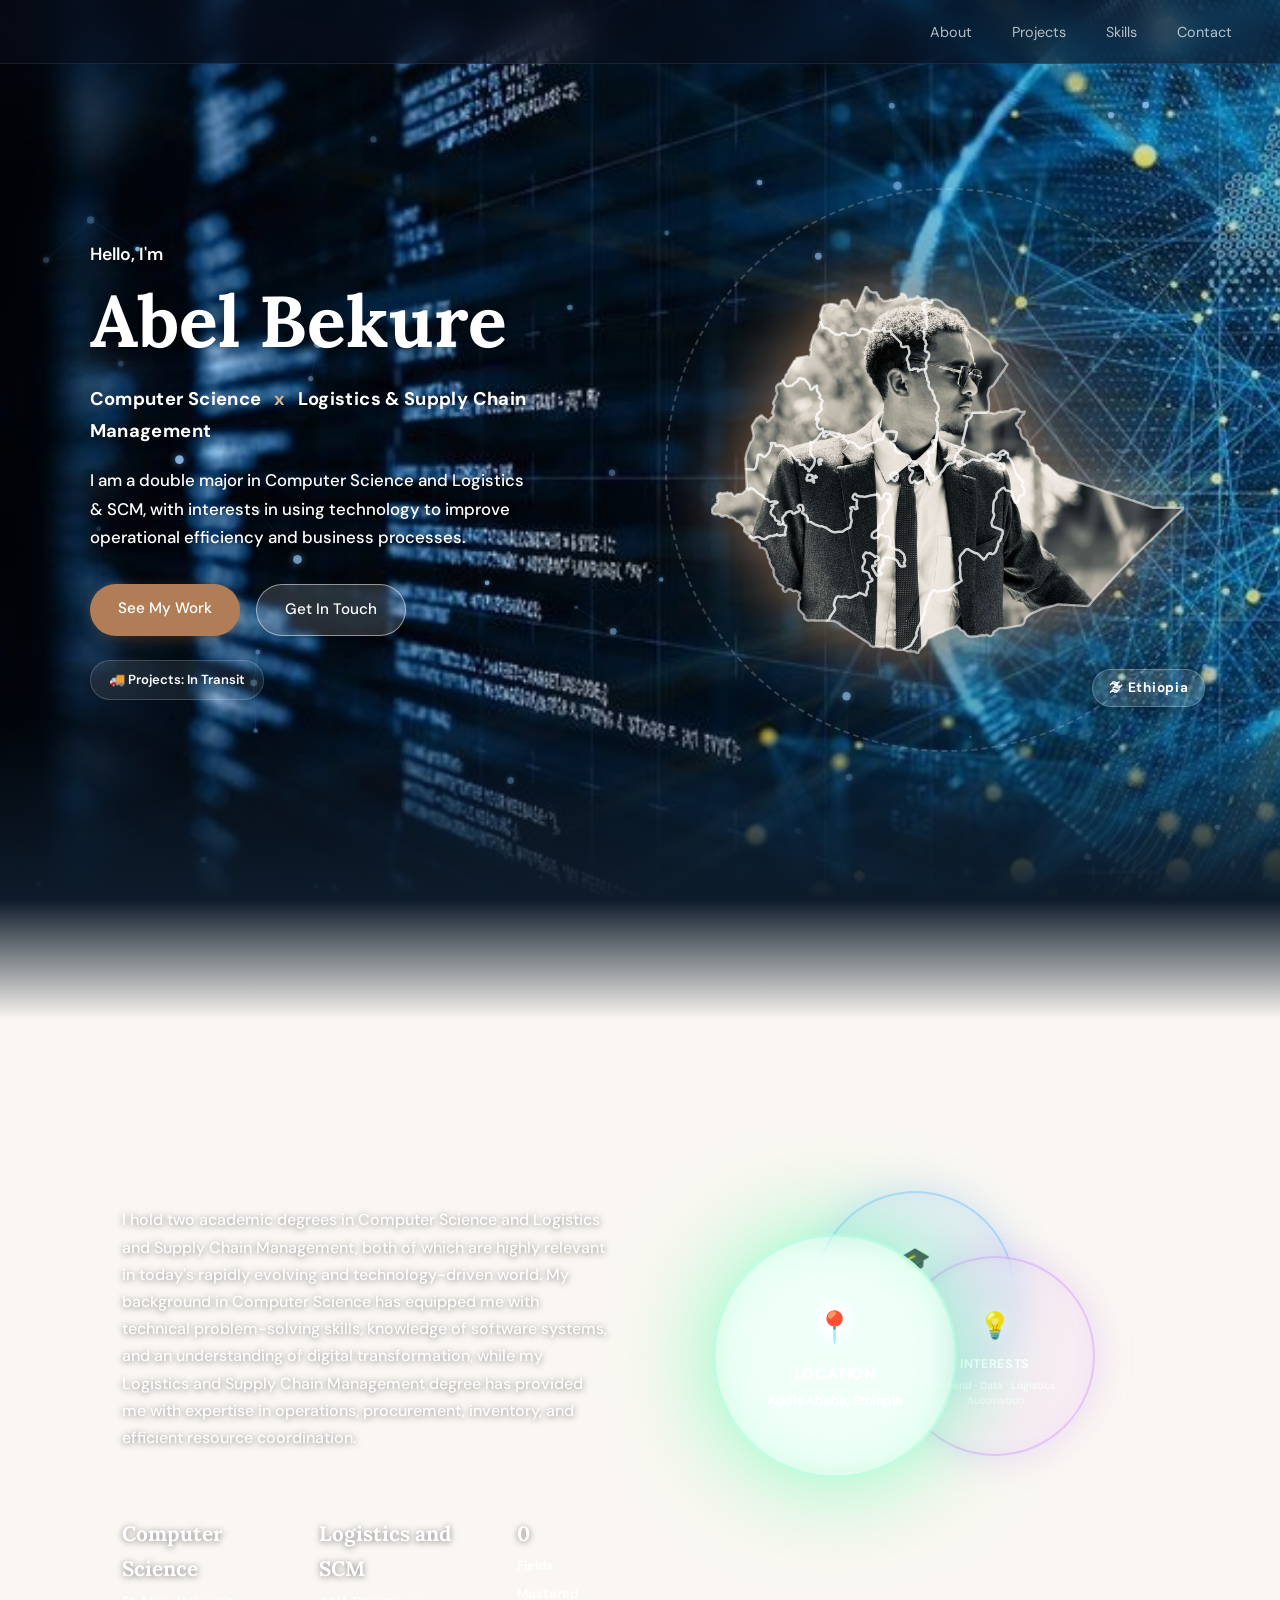
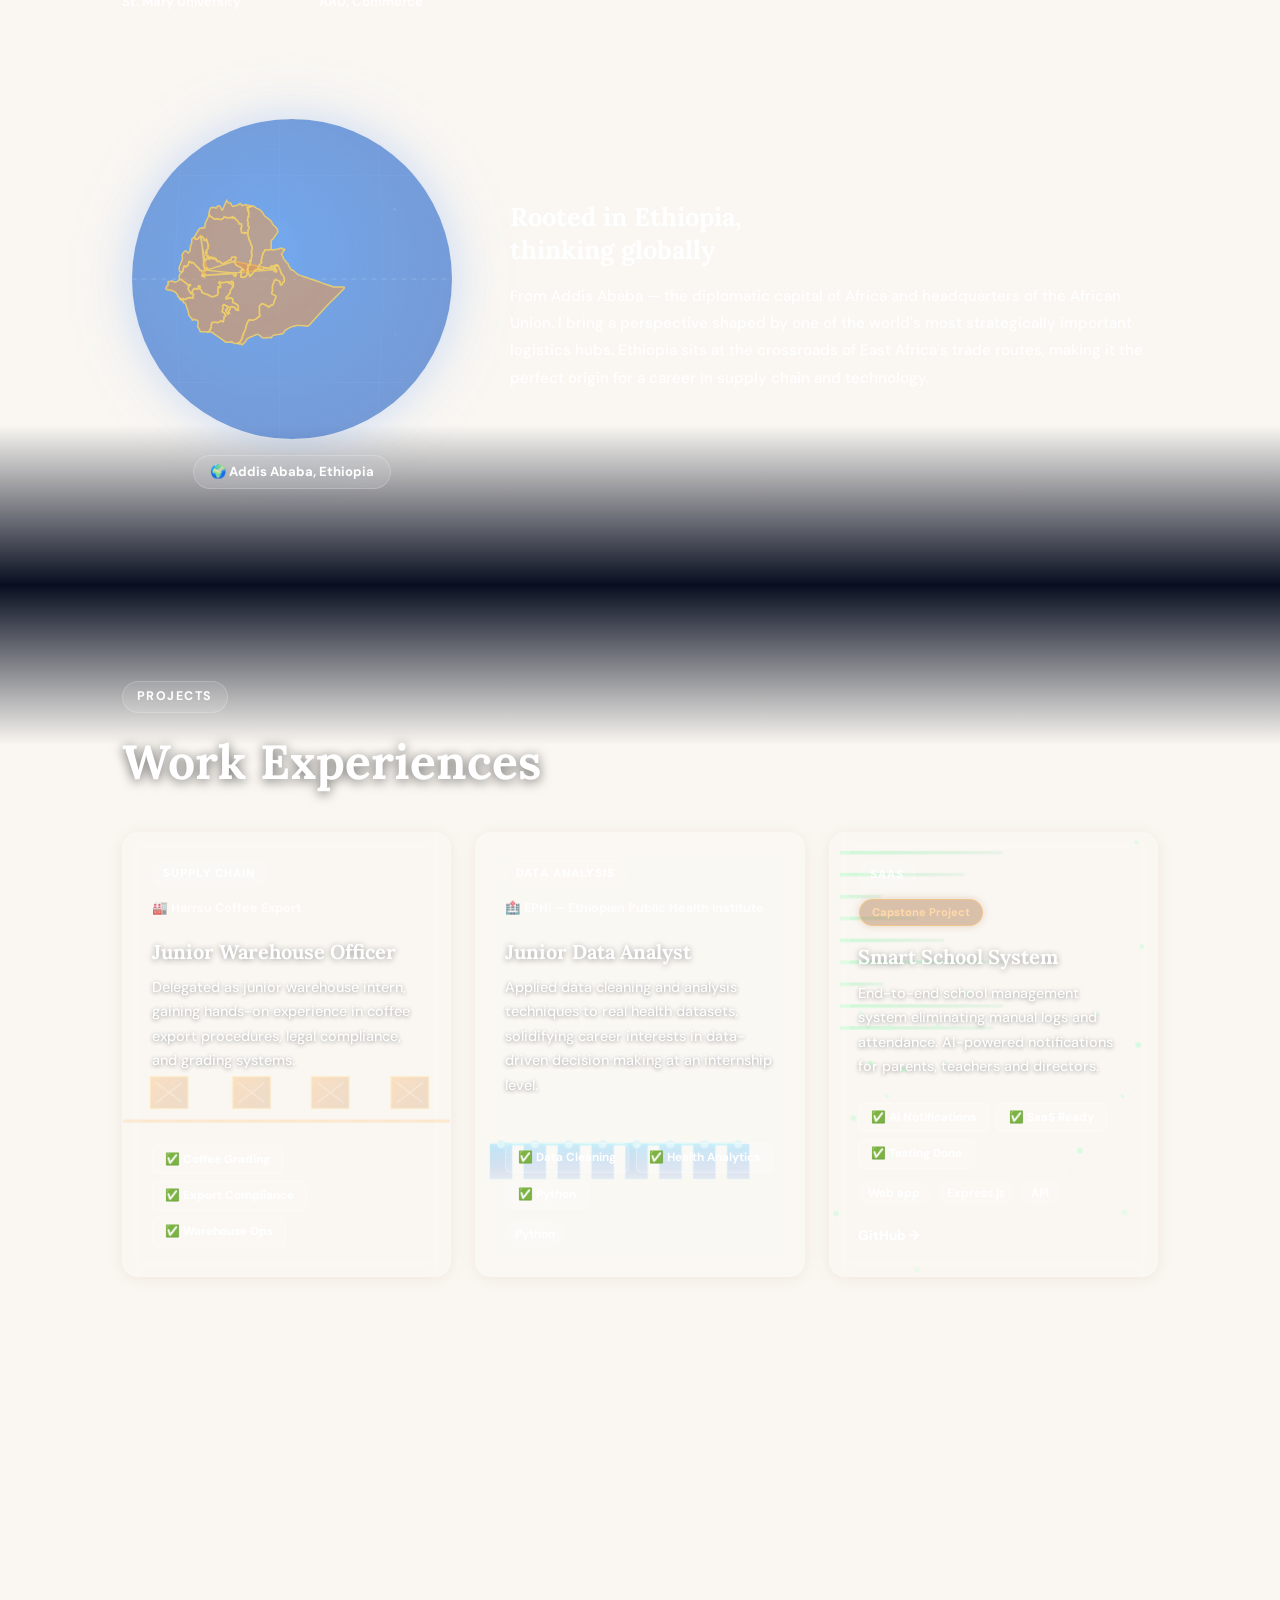
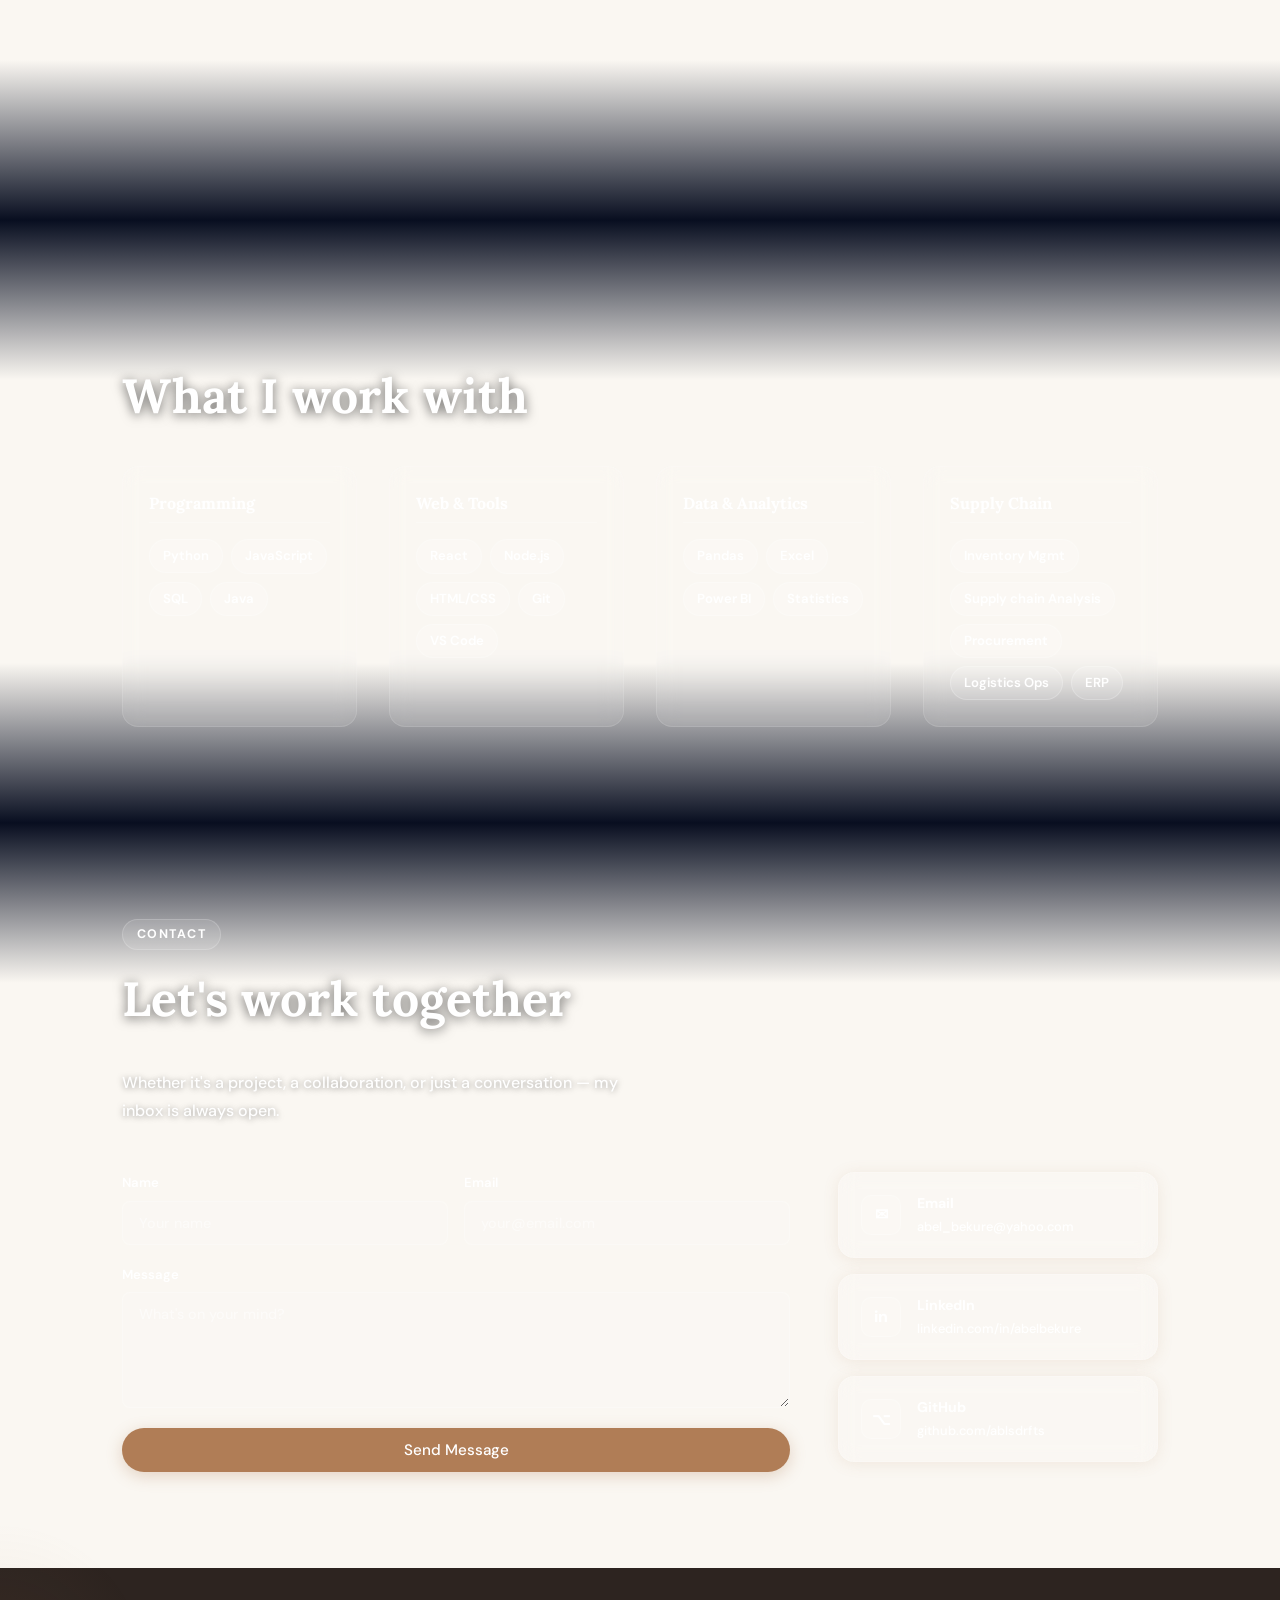
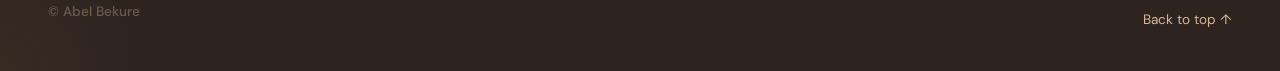
==== commit 80b8be58: "job_status" ====
--- a/index.html
+++ b/index.html
@@ -167,16 +167,16 @@
   <section class="section projects" id="projects">
     <div class="container">
       <div class="section__label">Projects</div>
-      <h2 class="section__title">Experiences</h2>
+      <h2 class="section__title"> Work Experiences</h2>
       <div class="projects__grid">
         <article class="project-card">
           <div class="project-card__tag">Supply Chain</div>
           <div class="card-meta">
             <span class="card-company">&#127981; Harrsu Coffee Export</span>
-            <span class="card-duration">Internship</span>
+            
           </div>
           <h3>Junior Warehouse Officer</h3>
-          <p>Delegated as junior warehouse officer, gaining hands-on experience in coffee export procedures, legal compliance, and grading systems.</p>
+          <p>Delegated as junior warehouse intern, gaining hands-on experience in coffee export procedures, legal compliance, and grading systems.</p>
           <div class="card-highlights">
             <span>&#9989; Coffee Grading</span>
             <span>&#9989; Export Compliance</span>
@@ -188,10 +188,10 @@
           <div class="project-card__tag">Data Analysis</div>
           <div class="card-meta">
             <span class="card-company">&#127973; EPHI — Ethiopian Public Health Institute</span>
-            <span class="card-duration">Internship</span>
+            
           </div>
           <h3>Junior Data Analyst</h3>
-          <p>Applied data cleaning and analysis techniques to real health datasets, solidifying career interests in data-driven decision making.</p>
+          <p>Applied data cleaning and analysis techniques to real health datasets, solidifying career interests in data-driven decision making at an internship level.</p>
           <div class="card-highlights">
             <span>&#9989; Data Cleaning</span>
             <span>&#9989; Health Analytics</span>
@@ -224,9 +224,10 @@
           <div class="project-card__tag">IT</div>
           <div class="card-meta">
   <span class="card-company">&#127970; <a href="https://alliancestarbg.com" target="_blank" style="color:inherit;text-decoration:underline;text-underline-offset:3px;">Alliance Star Business Group</a></span>
-  <span class="card-duration">Current</span>
+  
 </div>
           <h3>IT Officer</h3>
+         
           <p>Managing corporate-level networking and IT infrastructure under supervision, with hands-on ERP experience on SYSPRO hosted on cloud.</p>
           <div class="card-highlights">
             <span>&#9989; ERP (SYSPRO)</span>
@@ -235,7 +236,24 @@
           </div>
           <div class="project-card__stack"><span>SYSPRO</span><span>Network</span><span>SQL</span></div>
         </article>
-
+        
+        <article class="project-card">
+          <div class="project-card__tag">IT</div>
+          <div class="card-meta">
+            <span class="card-company">&#127970; <a href="https://safaricom.et" target="_blank" style="color:inherit;text-decoration:underline;text-underline-offset:3px;">Safaricom</a></span>
+            <span class="card-duration">Current</span>
+            
+          </div>
+          <h3>Senior Specialist</h3>
+          <p>Senior specialist at Safaricom NOC (Network Operation Center). Managing and monitoring different tools for controlling systems.</p>
+          <div class="card-highlights">
+            <span>&#9989; Monitoring</span>
+            <span>&#9989; Reporting and Presentation</span>
+            <span>&#9989; Troubleshooting and Managing systems</span>
+          </div>
+          
+        
+        </article>
       </div>
     </div>
   </section>
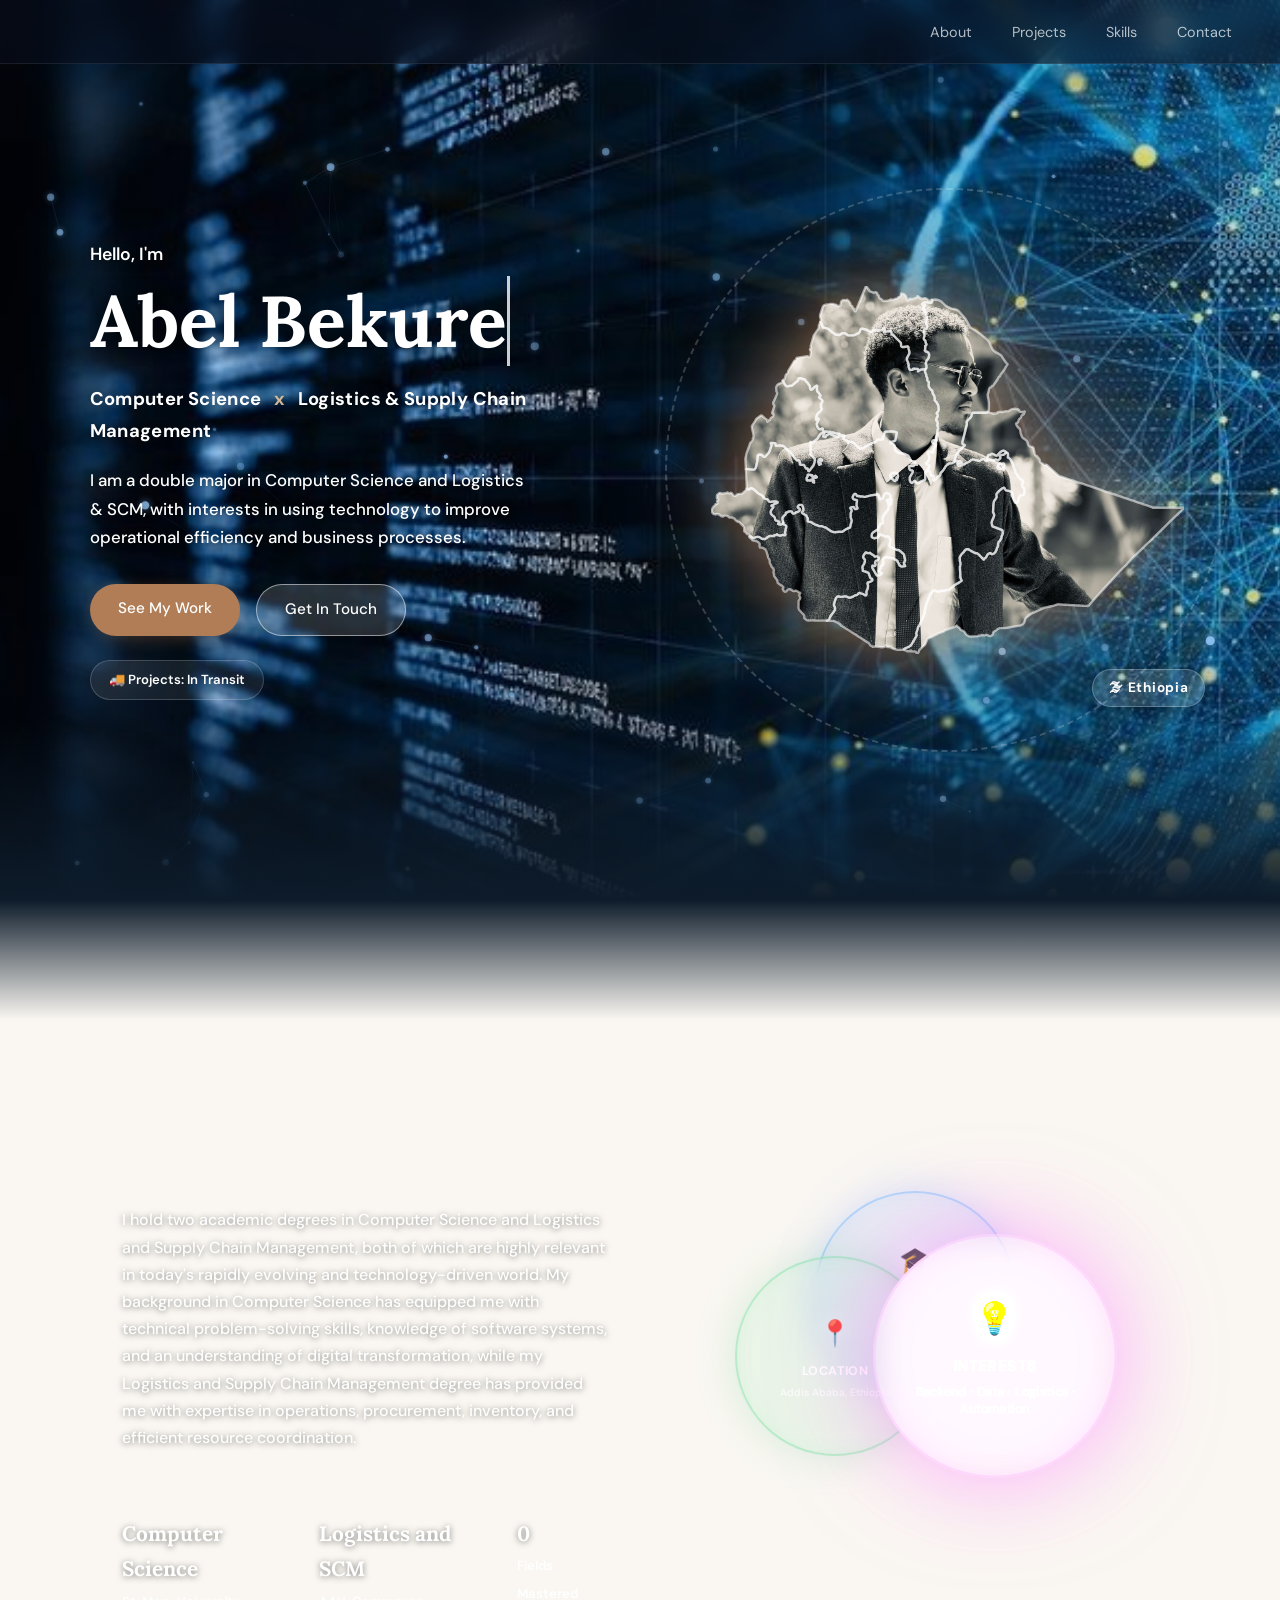
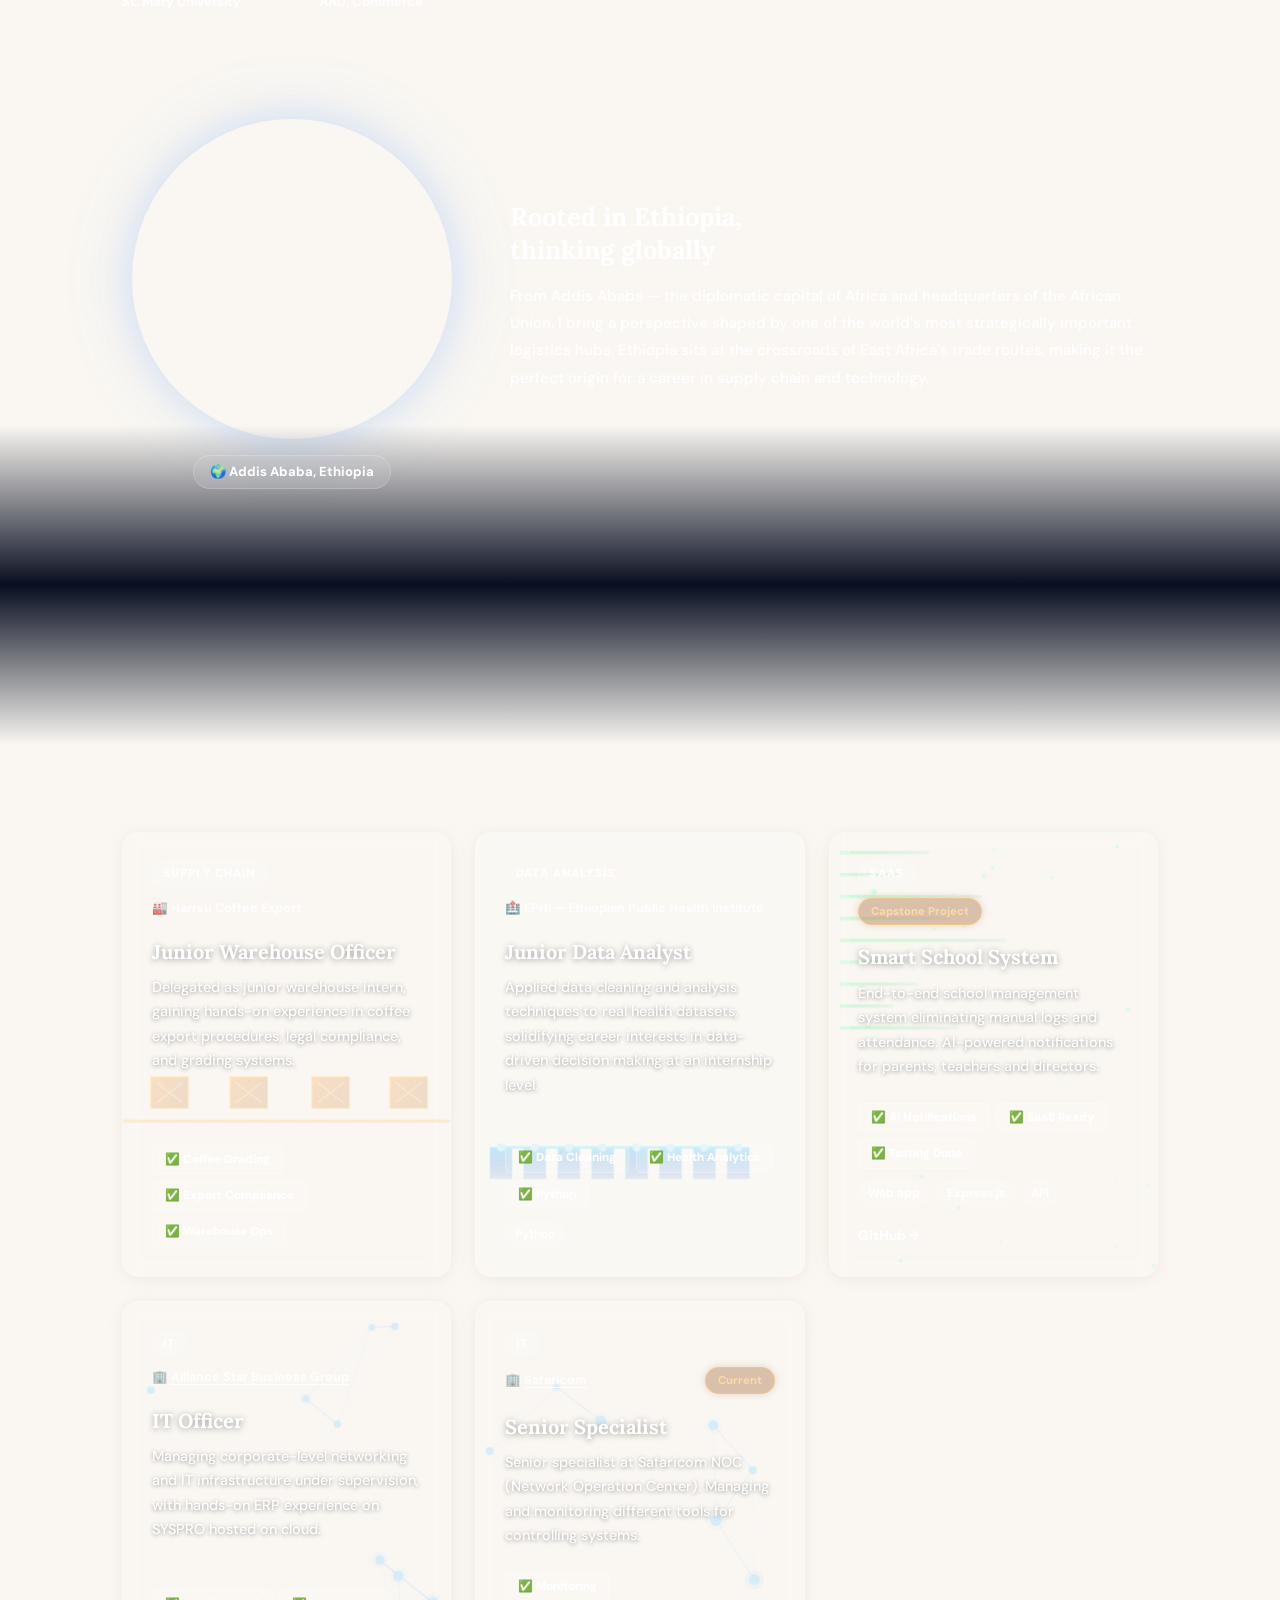
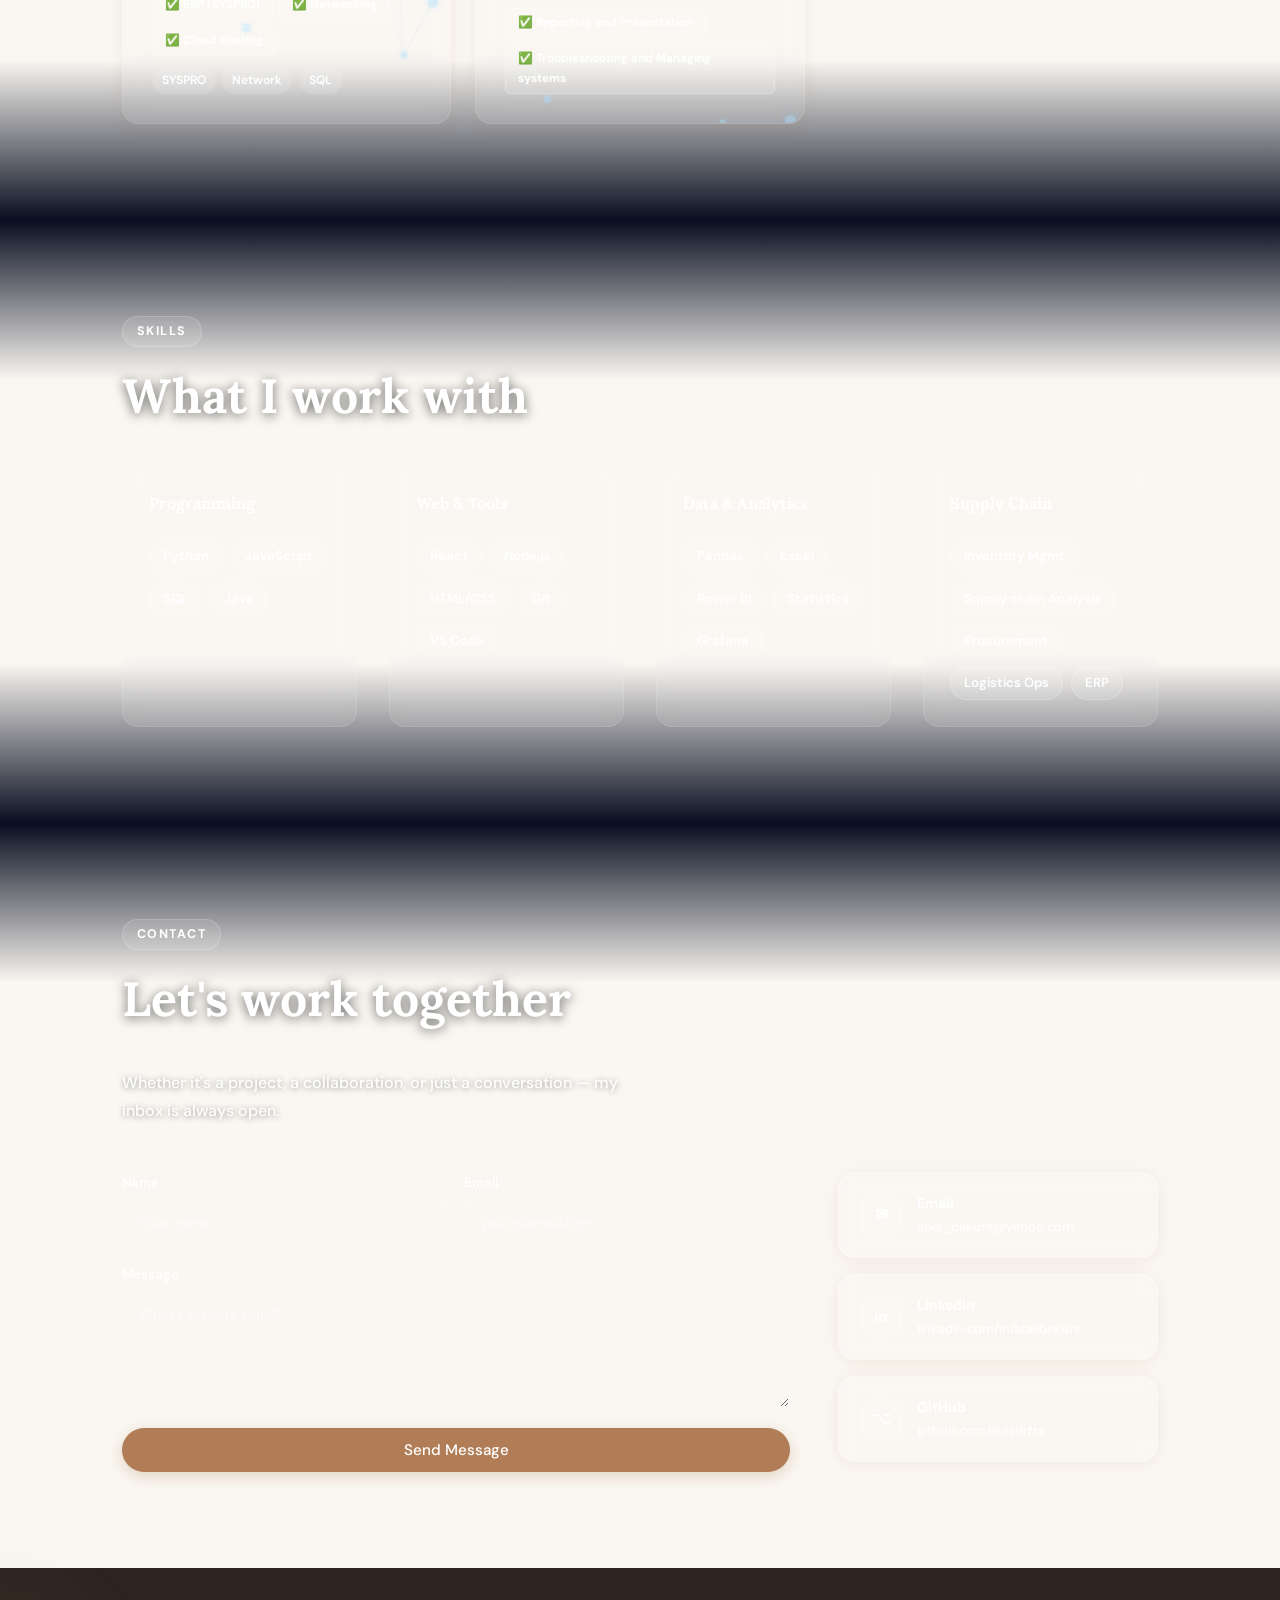
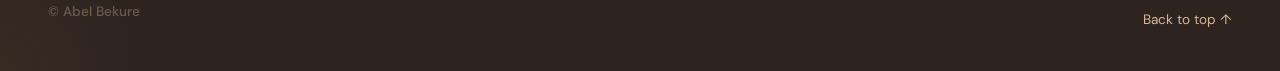
==== commit eea35f4b: "grafana" ====
--- a/index.html
+++ b/index.html
@@ -279,7 +279,7 @@
         <div class="skill-group">
           <h3>Data & Analytics</h3>
           <div class="skill-pills">
-            <span>Pandas</span><span>Excel</span><span>Power BI</span><span>Statistics</span>
+            <span>Pandas</span><span>Excel</span><span>Power BI</span><span>Statistics</span><span>Grafana</span>
           </div>
         </div>
         <div class="skill-group">
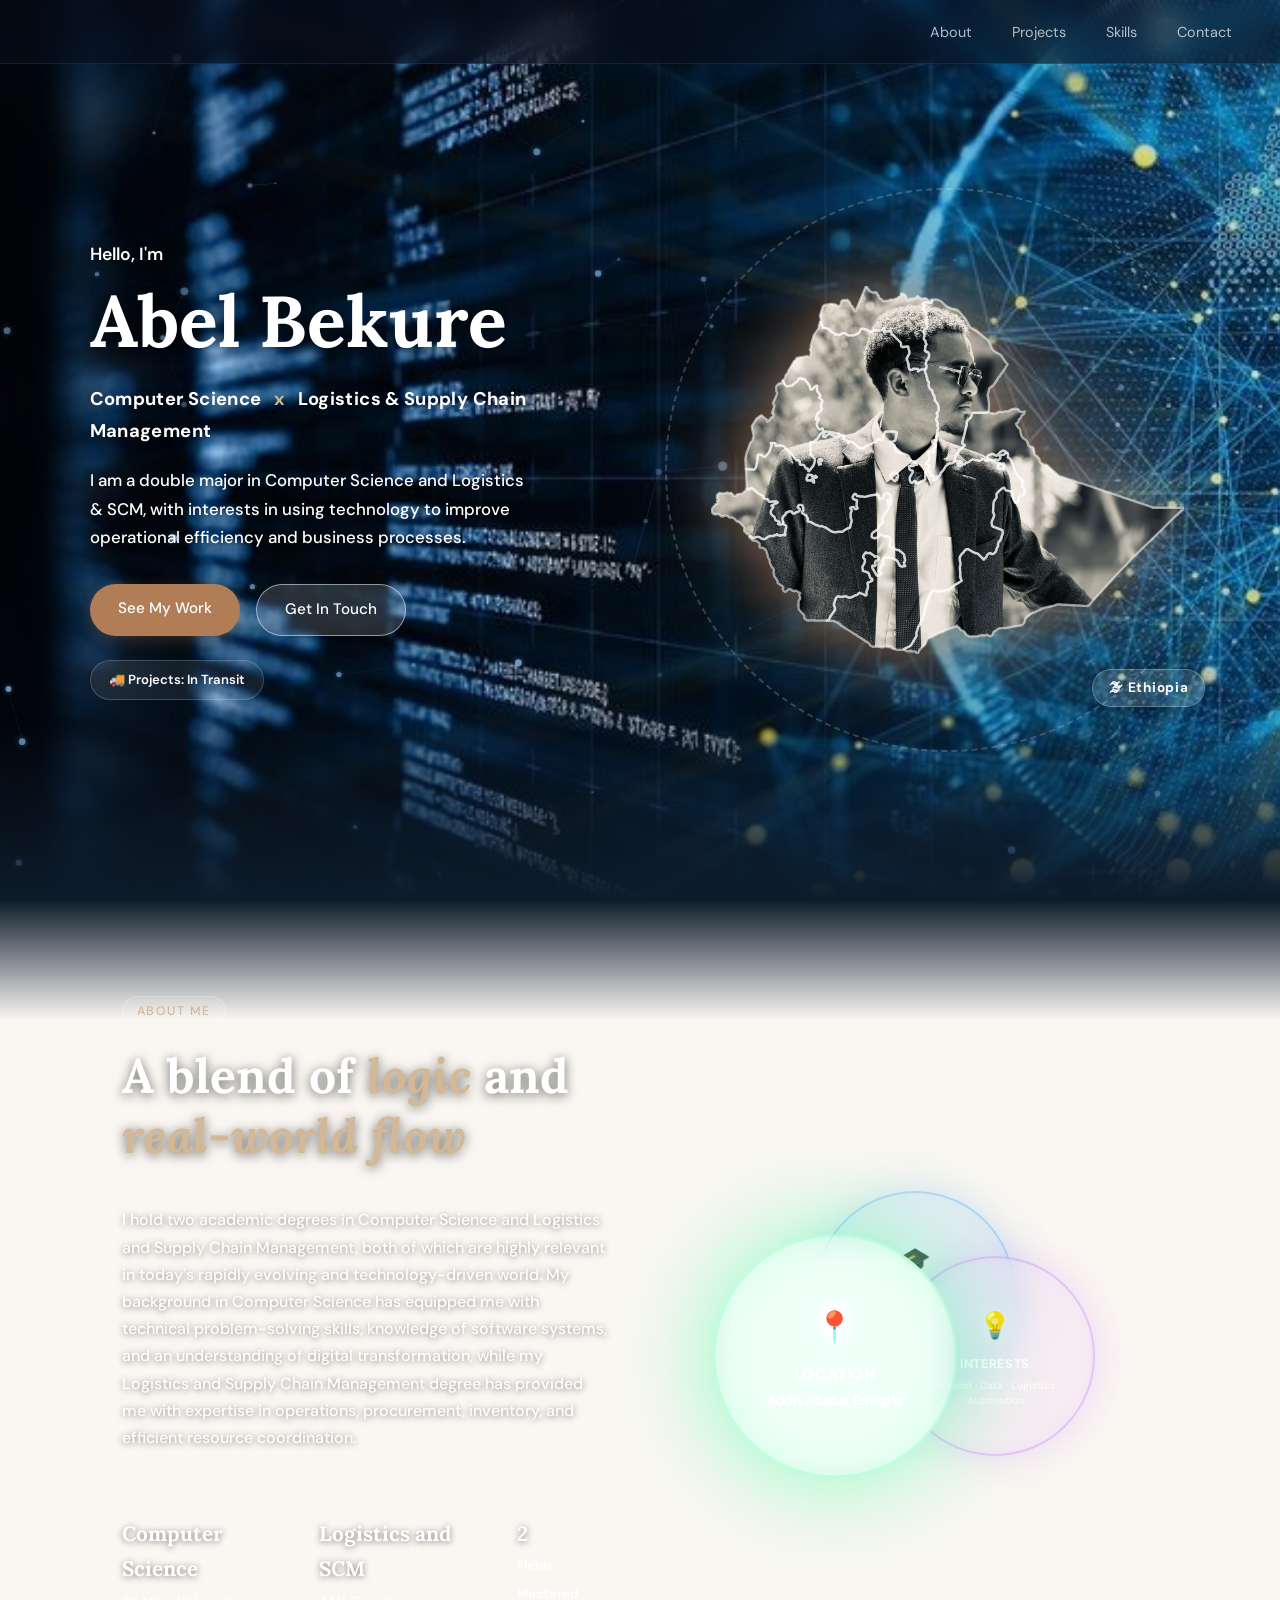
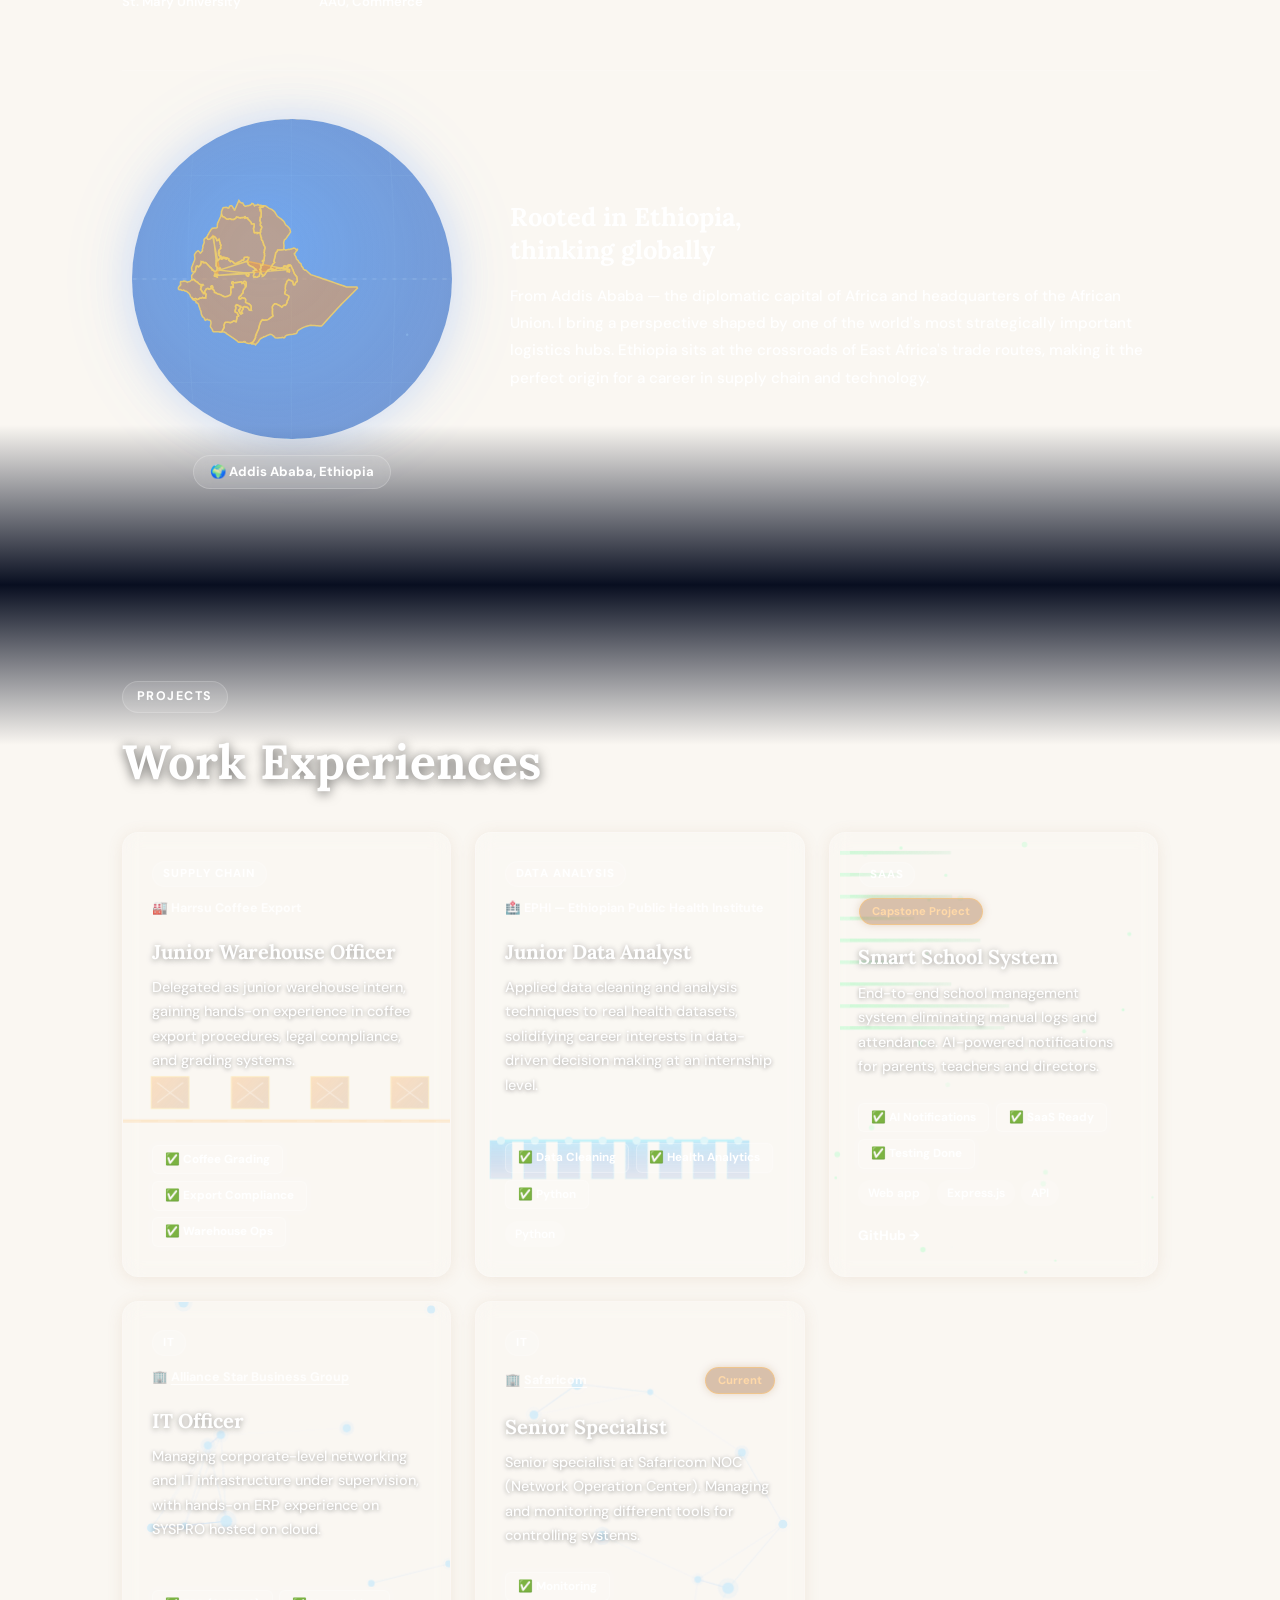
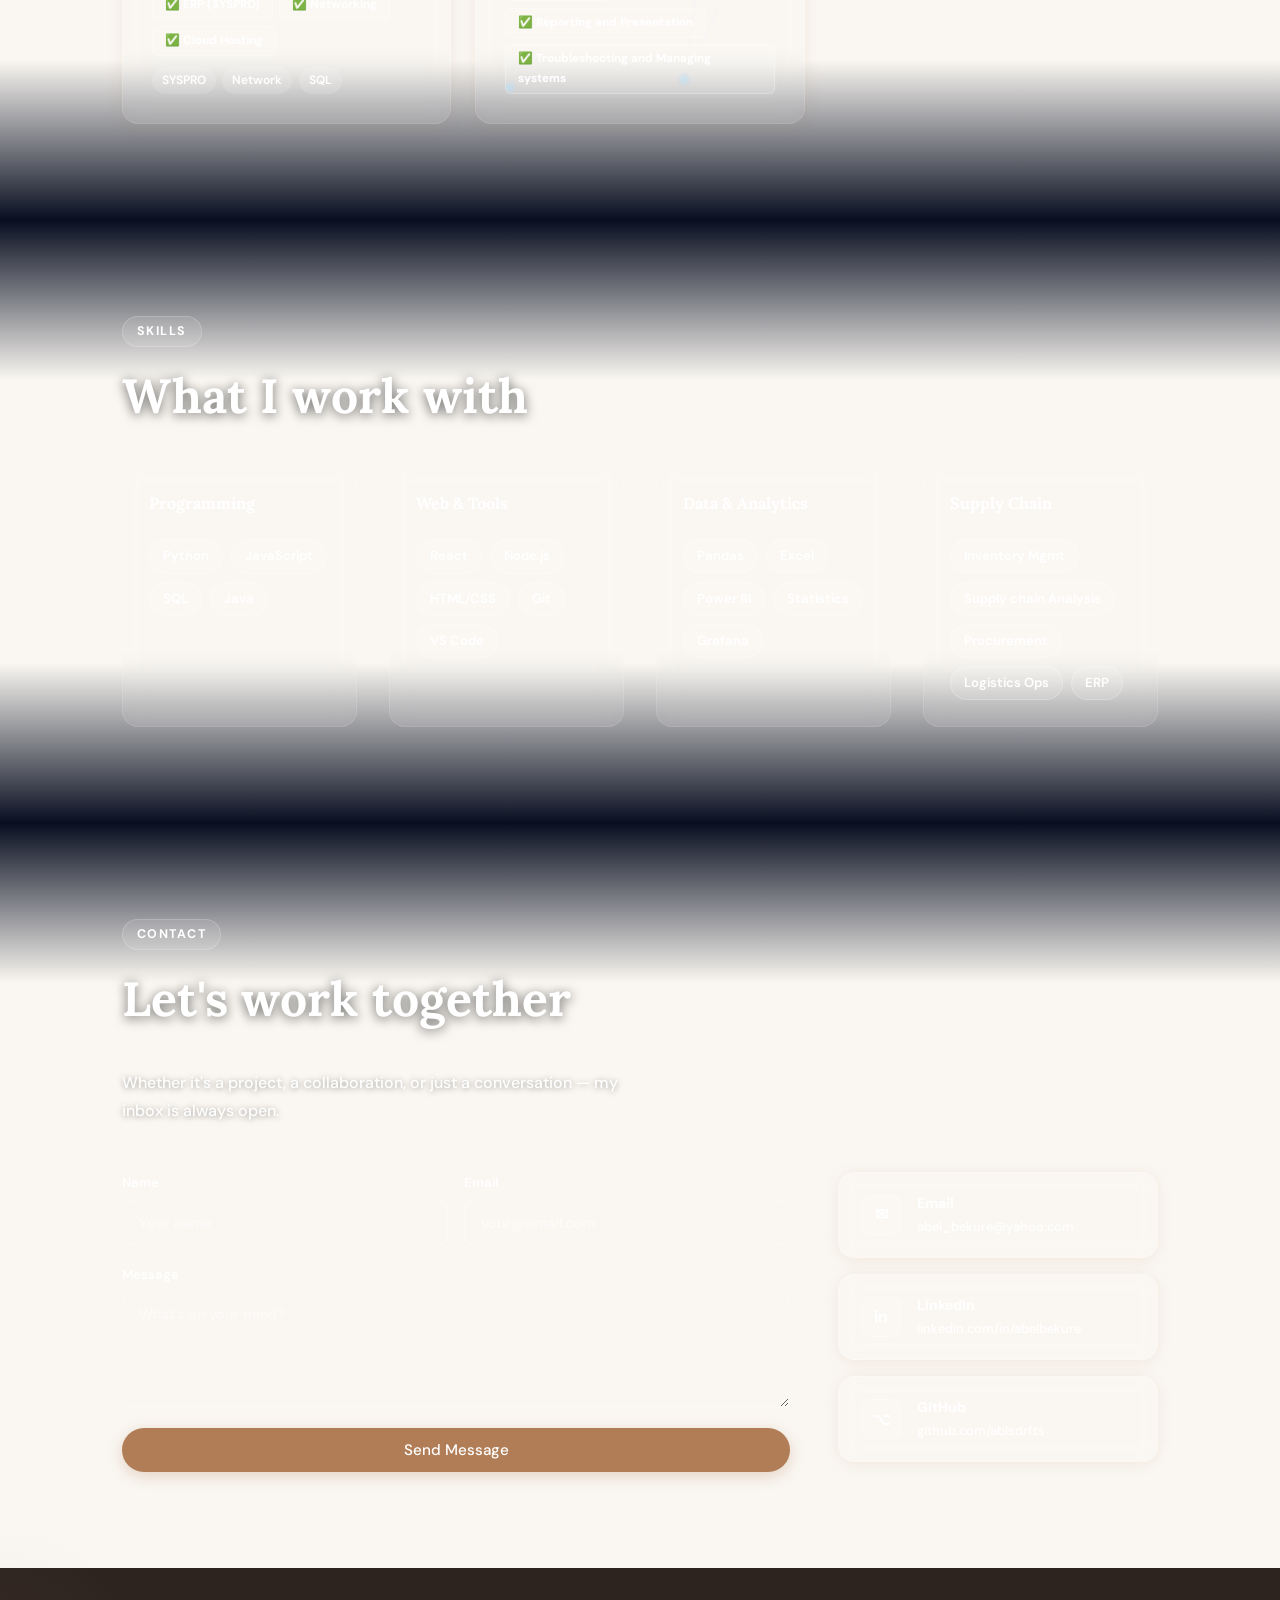
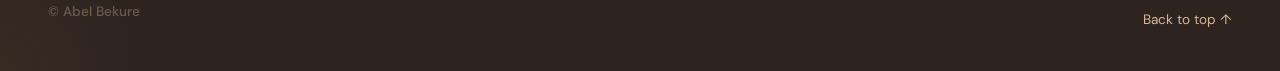
==== commit b7695408: "LinkedinLink" ====
--- a/index.html
+++ b/index.html
@@ -325,7 +325,7 @@
               <p>abel_bekure@yahoo.com</p>
             </div>
           </a>
-          <a href="https://linkedin.com/in/abelbekure" target="_blank" class="contact-link">
+          <a href="https://www.linkedin.com/in/abel-bekure/?lipi=urn%3Ali%3Apage%3Ad_flagship3_profile_view_base_contact_details%3B8tmPqzjqRC2Rxw466%2FLbdw%3D%3D" target="_blank" class="contact-link">
             <span class="contact-link__icon">in</span>
             <div>
               <strong>LinkedIn</strong>
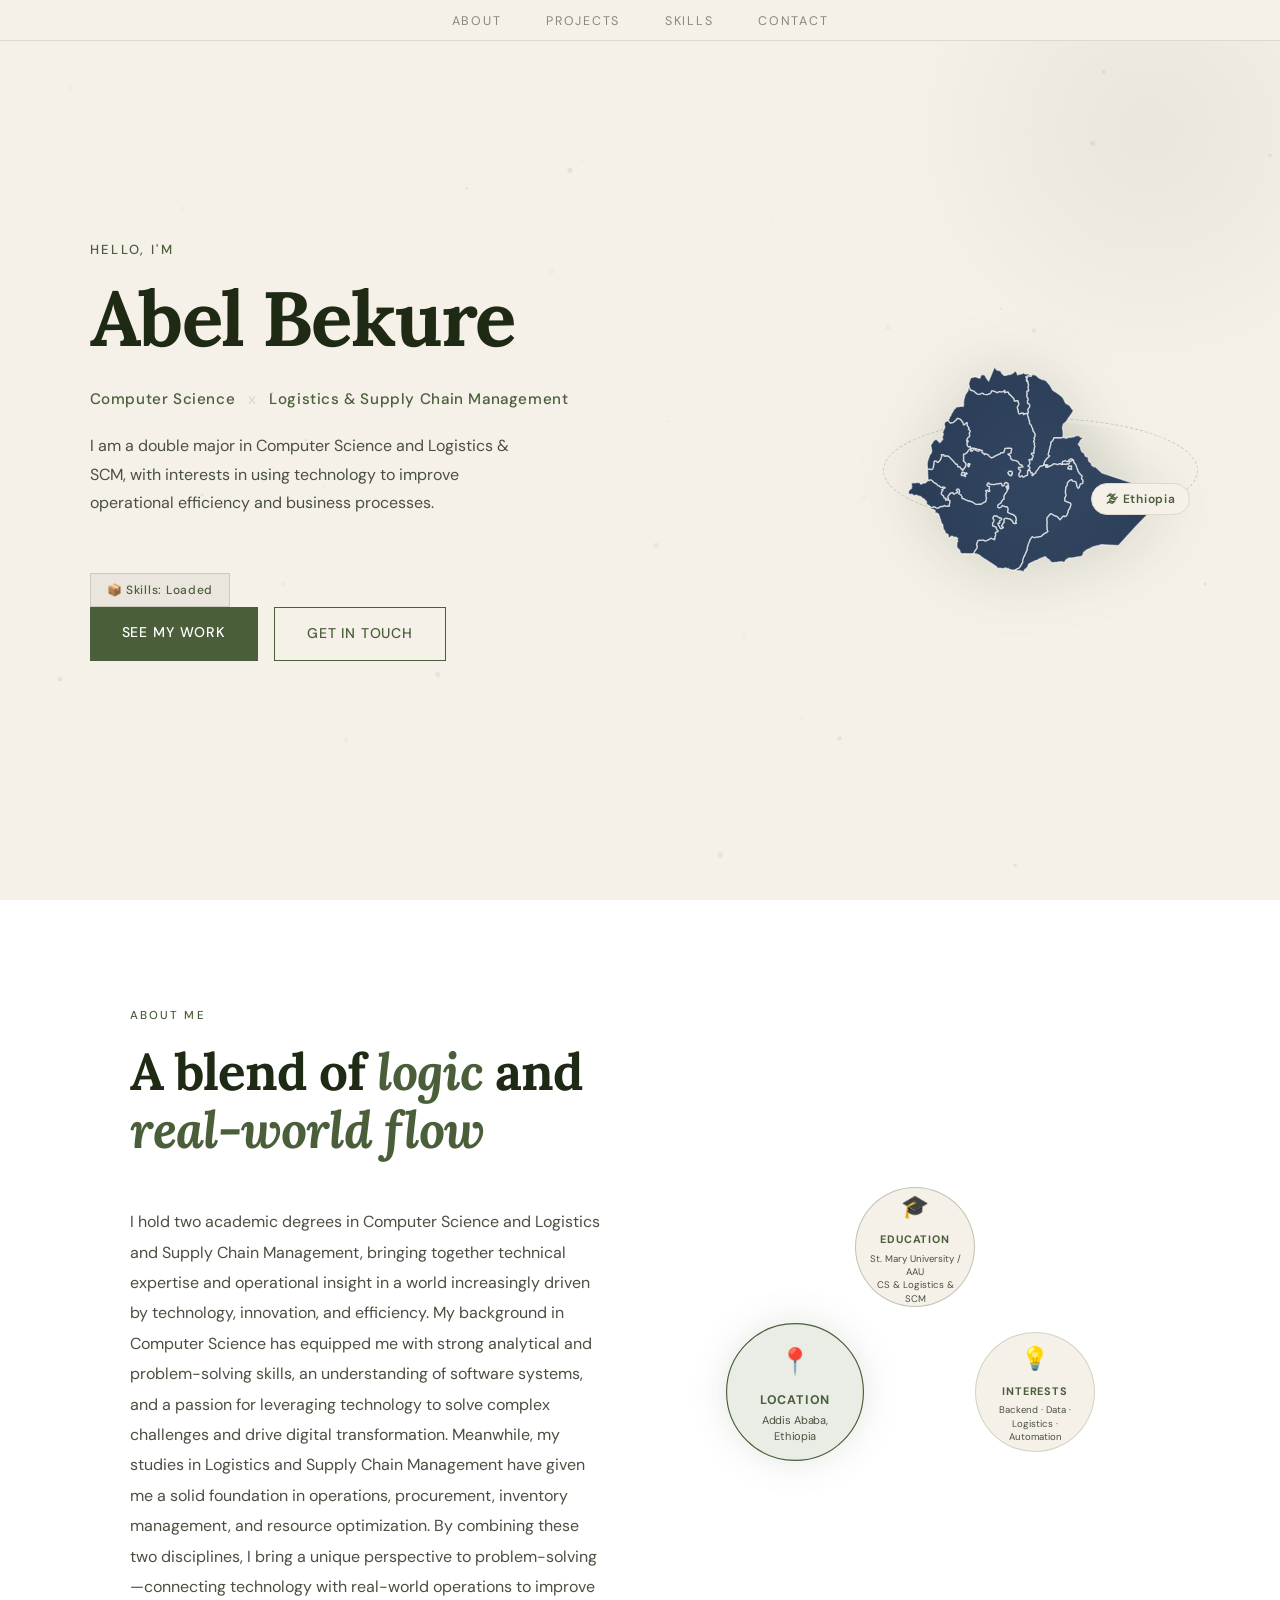
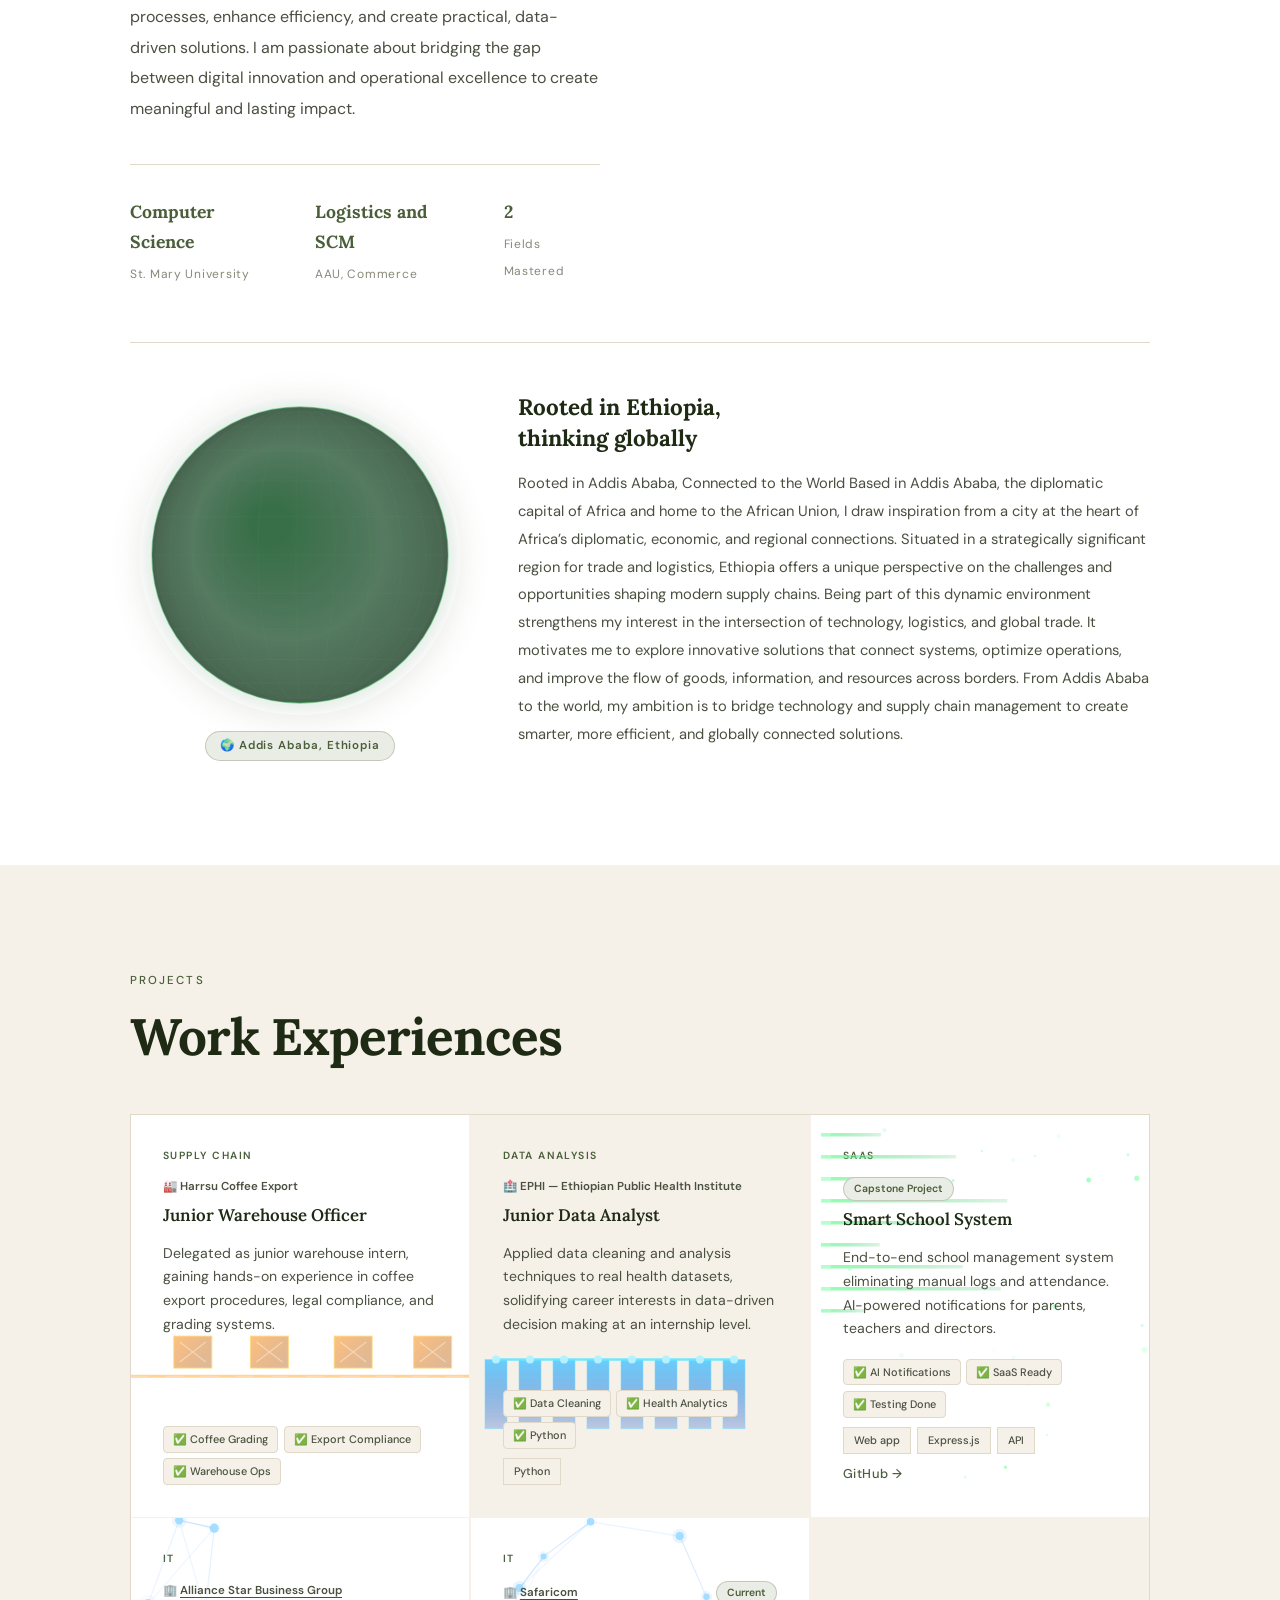
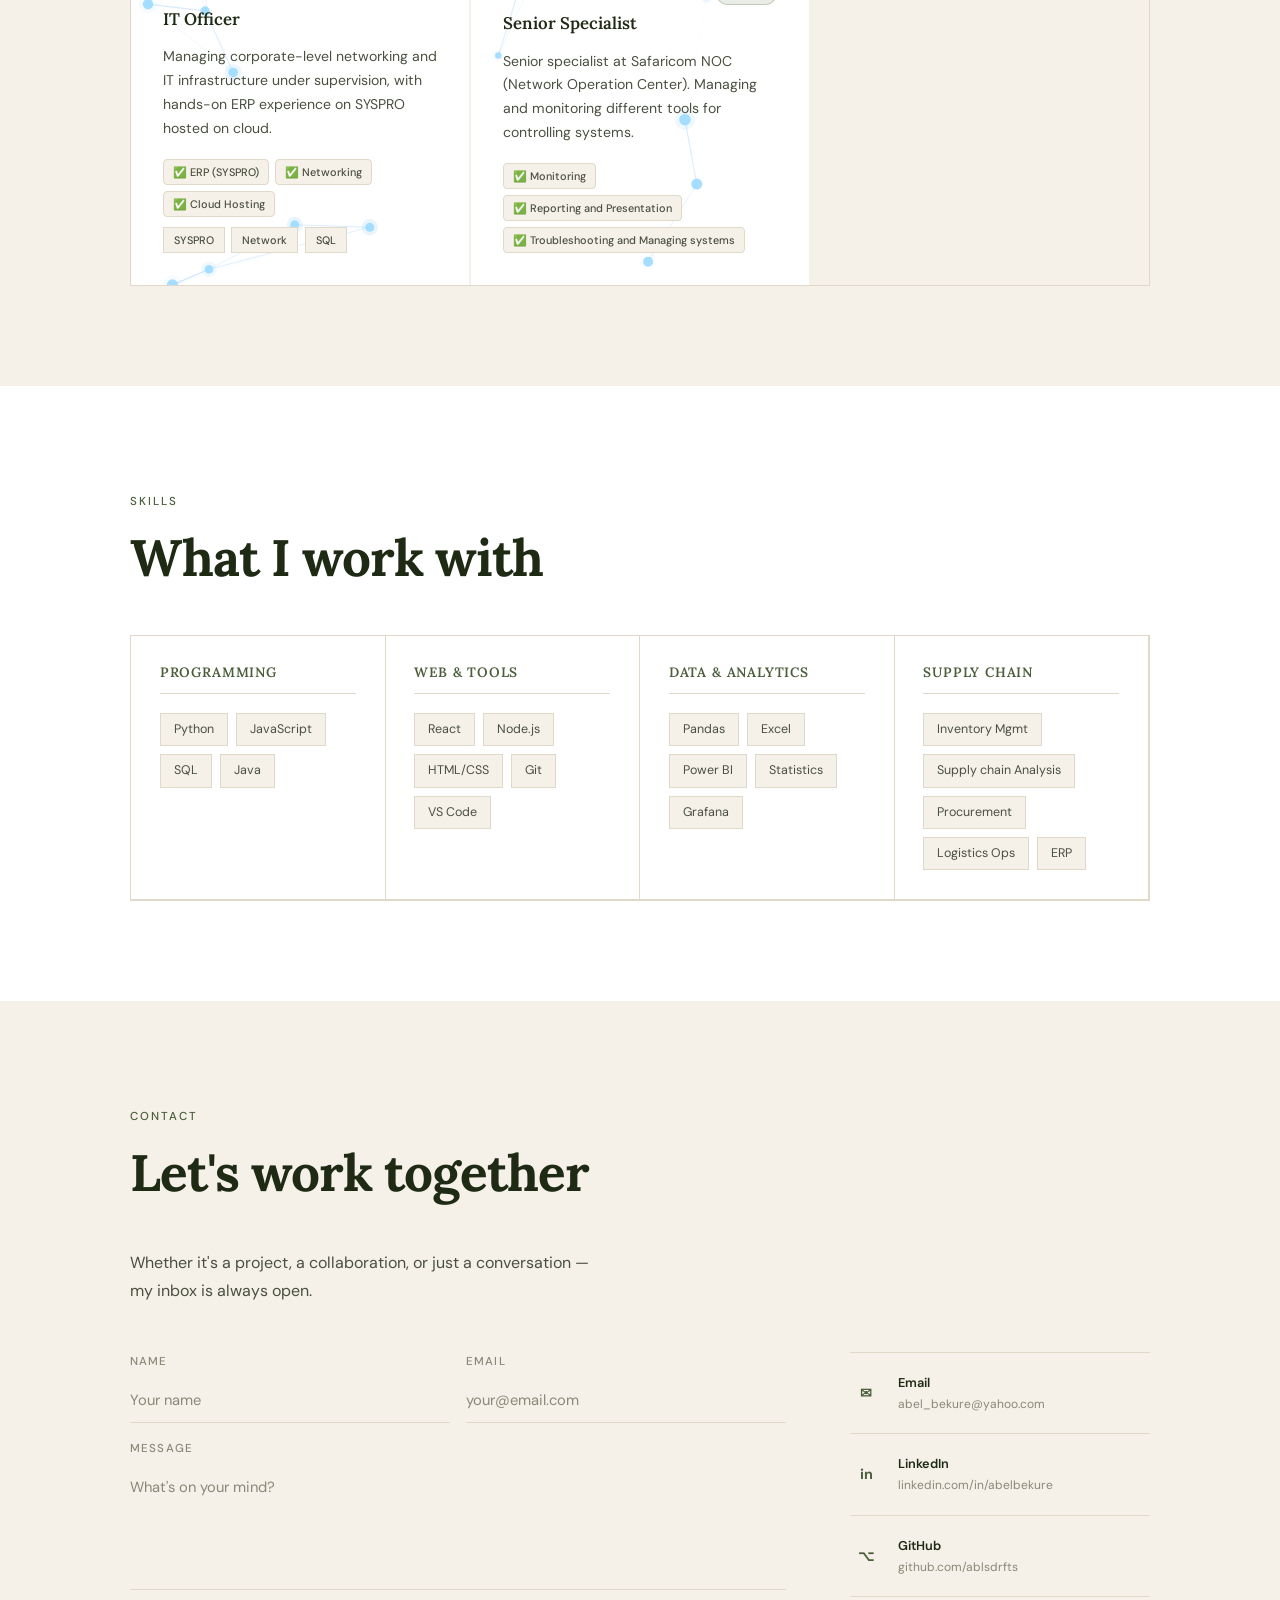
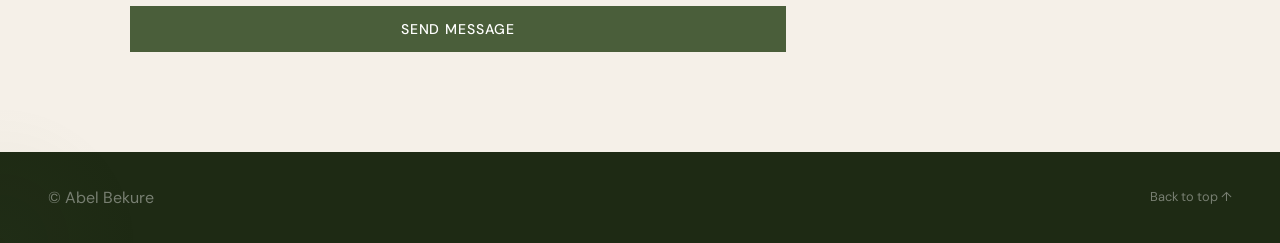
==== commit bca7064b: "EDIT" ====
--- a/index.html
+++ b/index.html
@@ -94,7 +94,7 @@
       <div class="about__grid">
         <div class="about__text">
           <h2 class="section__title">A blend of <em>logic</em> and <em>real-world flow</em></h2>
-          <p>I hold two academic degrees in Computer Science and Logistics and Supply Chain Management, both of which are highly relevant in today's rapidly evolving and technology-driven world. My background in Computer Science has equipped me with technical problem-solving skills, knowledge of software systems, and an understanding of digital transformation, while my Logistics and Supply Chain Management degree has provided me with expertise in operations, procurement, inventory, and efficient resource coordination.</p>
+          <p>I hold two academic degrees in Computer Science and Logistics and Supply Chain Management, bringing together technical expertise and operational insight in a world increasingly driven by technology, innovation, and efficiency. My background in Computer Science has equipped me with strong analytical and problem-solving skills, an understanding of software systems, and a passion for leveraging technology to solve complex challenges and drive digital transformation. Meanwhile, my studies in Logistics and Supply Chain Management have given me a solid foundation in operations, procurement, inventory management, and resource optimization. By combining these two disciplines, I bring a unique perspective to problem-solving—connecting technology with real-world operations to improve processes, enhance efficiency, and create practical, data-driven solutions. I am passionate about bridging the gap between digital innovation and operational excellence to create meaningful and lasting impact.</p>
           <div class="about__facts">
             <div class="fact">
               <span class="fact__num">Computer Science</span>
@@ -157,7 +157,9 @@
         </div>
         <div class="globe-text">
           <h3>Rooted in Ethiopia,<br/>thinking globally</h3>
-          <p>From Addis Ababa — the diplomatic capital of Africa and headquarters of the African Union. I bring a perspective shaped by one of the world's most strategically important logistics hubs. Ethiopia sits at the crossroads of East Africa's trade routes, making it the perfect origin for a career in supply chain and technology.</p>
+          <p>Rooted in Addis Ababa, Connected to the World
+
+Based in Addis Ababa, the diplomatic capital of Africa and home to the African Union, I draw inspiration from a city at the heart of Africa’s diplomatic, economic, and regional connections. Situated in a strategically significant region for trade and logistics, Ethiopia offers a unique perspective on the challenges and opportunities shaping modern supply chains. Being part of this dynamic environment strengthens my interest in the intersection of technology, logistics, and global trade. It motivates me to explore innovative solutions that connect systems, optimize operations, and improve the flow of goods, information, and resources across borders. From Addis Ababa to the world, my ambition is to bridge technology and supply chain management to create smarter, more efficient, and globally connected solutions.</p>
         </div>
       </div>
     </div>
--- a/styles.css
+++ b/styles.css
@@ -1,29 +1,21 @@
 /* =============================================
-   CSS VARIABLES & RESET
+   VARIABLES & RESET
 ============================================= */
 :root {
-  --cream:    #faf7f2;
-  --warm-1:   #f5ede0;
-  --warm-2:   #e8d5c0;
-  --warm-3:   #d4b896;
-  --accent:   #b07d56;
-  --accent-d: #8a5f3c;
-  --text:     #2d2420;
-  --text-2:   #6b5a4e;
-  --text-3:   #a08c7e;
-  --white:    #ffffff;
-  --card-bg:  #fffdf9;
+  --cream:     #f5f0e8;
+  --cream-2:   #ede7d9;
+  --cream-3:   #e0d8c8;
+  --olive:     #4a5e3a;
+  --olive-d:   #2e3d22;
+  --olive-l:   #6b7f5a;
+  --olive-faint: #eaede5;
+  --text:      #1e2a14;
+  --text-2:    #4a5040;
+  --text-3:    #8a8878;
+  --white:     #ffffff;
 
   --font-display: 'Lora', Georgia, serif;
   --font-body:    'DM Sans', sans-serif;
-
-  --radius-sm: 8px;
-  --radius-md: 16px;
-  --radius-lg: 24px;
-
-  --shadow-soft: 0 4px 24px rgba(176, 125, 86, 0.10);
-  --shadow-card: 0 2px 16px rgba(176, 125, 86, 0.12);
-  --shadow-hover: 0 8px 32px rgba(176, 125, 86, 0.20);
 
   --transition: 0.28s cubic-bezier(0.4, 0, 0.2, 1);
   --max-w: 1100px;
@@ -40,18 +32,18 @@
   overflow-x: hidden;
 }
 img { max-width: 100%; display: block; }
-a   { text-decoration: none; color: inherit; }
-ul  { list-style: none; }
+a { text-decoration: none; color: inherit; }
+ul { list-style: none; }
 
 /* =============================================
    TYPOGRAPHY
 ============================================= */
-h1, h2, h3 { font-family: var(--font-display); line-height: 1.25; font-weight: 700; }
-h1 { font-size: clamp(2.6rem, 6vw, 4.5rem); }
-h2 { font-size: clamp(2rem, 4vw, 3rem); }
-h3 { font-size: 1.25rem; font-weight: 700; margin-bottom: 0.5rem; }
-p  { color: var(--text-2); margin-bottom: 1rem; font-weight: 500; }
-em { font-style: italic; color: var(--accent); font-weight: 700; }
+h1, h2, h3 { font-family: var(--font-display); line-height: 1.15; font-weight: 700; }
+h1 { font-size: clamp(2.8rem, 6vw, 5rem); letter-spacing: -0.02em; }
+h2 { font-size: clamp(2rem, 4vw, 3.2rem); letter-spacing: -0.02em; }
+h3 { font-size: 1.15rem; font-weight: 600; margin-bottom: 0.4rem; }
+p  { color: var(--text-2); margin-bottom: 1rem; font-size: 1rem; }
+em { font-style: italic; color: var(--olive); font-weight: 700; }
 
 /* =============================================
    LAYOUT
@@ -59,62 +51,57 @@
 .container {
   max-width: var(--max-w);
   margin: 0 auto;
-  padding: 0 2rem;
+  padding: 0 2.5rem;
   position: relative;
   z-index: 2;
 }
 
-.section { padding: 96px 0; position: relative; }
+.section { padding: 100px 0; }
 
 .section__label {
   display: inline-block;
-  font-size: 0.78rem;
+  font-size: 0.72rem;
   font-weight: 500;
-  letter-spacing: 0.12em;
+  letter-spacing: 0.18em;
   text-transform: uppercase;
-  color: var(--accent);
-  background: var(--warm-1);
-  border: 1px solid var(--warm-2);
-  padding: 4px 14px;
-  border-radius: 100px;
-  margin-bottom: 1.2rem;
-}
-
-.section__title { margin-bottom: 2.5rem; max-width: 520px; }
+  color: var(--olive);
+  margin-bottom: 1rem;
+}
+
+.section__title { margin-bottom: 3rem; }
 
 /* =============================================
    BUTTONS
 ============================================= */
 .btn {
   display: inline-block;
-  padding: 12px 28px;
-  border-radius: 100px;
+  padding: 14px 32px;
   font-family: var(--font-body);
-  font-size: 0.95rem;
+  font-size: 0.88rem;
   font-weight: 500;
   cursor: pointer;
   transition: var(--transition);
   border: none;
-}
+  letter-spacing: 0.06em;
+  text-transform: uppercase;
+}
+
 .btn--primary {
-  background: var(--accent);
+  background: var(--olive);
   color: var(--white);
-  box-shadow: 0 4px 16px rgba(176,125,86,0.30);
 }
 .btn--primary:hover {
-  background: var(--accent-d);
+  background: var(--olive-d);
   transform: translateY(-2px);
-  box-shadow: 0 8px 24px rgba(176,125,86,0.35);
-}
+}
+
 .btn--ghost {
-  background: rgba(255,255,255,0.15);
-  color: var(--white);
-  border: 1.5px solid rgba(255,255,255,0.5);
-  backdrop-filter: blur(4px);
+  background: transparent;
+  color: var(--olive);
+  border: 1px solid var(--olive);
 }
 .btn--ghost:hover {
-  background: rgba(255,255,255,0.25);
-  border-color: var(--white);
+  background: var(--olive-faint);
   transform: translateY(-2px);
 }
 
@@ -128,35 +115,74 @@
   display: flex;
   align-items: center;
   justify-content: space-between;
-  padding: 18px 48px;
-  background: rgba(10, 15, 30, 0.55);
-  backdrop-filter: blur(16px);
-  border-bottom: 1px solid rgba(255,255,255,0.08);
+  padding: 20px 48px;
+  background: rgba(245, 240, 232, 0.92);
+  backdrop-filter: blur(12px);
+  border-bottom: 0.5px solid var(--cream-3);
   transition: var(--transition);
 }
-.nav__links { display: flex; gap: 2.5rem; }
+
+.nav__logo {
+  display: flex;
+  align-items: center;
+  gap: 10px;
+}
+
+.nav__initials {
+  font-family: var(--font-display);
+  font-size: 1.1rem;
+  font-weight: 700;
+  color: var(--olive);
+  letter-spacing: 0.05em;
+}
+
+.nav__links {
+  display: flex;
+  gap: 2.8rem;
+  position: absolute;
+  left: 50%;
+  transform: translateX(-50%);
+}
+
 .nav__links a {
-  font-size: 0.9rem;
+  font-size: 0.78rem;
   font-weight: 400;
-  color: rgba(255,255,255,0.75);
+  color: var(--text-3);
+  letter-spacing: 0.14em;
+  text-transform: uppercase;
   transition: color var(--transition);
   position: relative;
-}
+  padding-bottom: 4px;
+}
+
 .nav__links a::after {
   content: '';
   position: absolute;
-  bottom: -2px; left: 0; right: 0;
-  height: 1.5px;
-  background: var(--white);
+  bottom: 0; left: 0; right: 0;
+  height: 1px;
+  background: var(--olive);
   transform: scaleX(0);
   transition: transform var(--transition);
 }
-.nav__links a:hover { color: var(--white); }
-.nav__links a:hover::after { transform: scaleX(1); }
+
+.nav__links a:hover, .nav__links a.active { color: var(--olive); }
+.nav__links a:hover::after, .nav__links a.active::after { transform: scaleX(1); }
+
+/* Mini Ethiopia globe top right */
+.nav__ethiopia {
+  display: flex;
+  align-items: center;
+}
+
+#miniGlobe {
+  display: block;
+  cursor: default;
+}
+
 .nav__toggle { display: none; }
 
 /* =============================================
-   HERO — bg1.jpg
+   HERO
 ============================================= */
 .hero {
   min-height: 100vh;
@@ -164,74 +190,135 @@
   align-items: center;
   justify-content: space-between;
   gap: 2rem;
-  padding: 120px 5vw 80px 7vw;
+  padding: 120px 7vw 80px;
   position: relative;
   overflow: hidden;
-
-  background-image:
-    linear-gradient(
-      to bottom,
-      rgba(5, 10, 25, 0.20) 0%,
-      rgba(5, 10, 25, 0.10) 50%,
-      rgba(5, 10, 25, 0.35) 100%
-    ),
-    url('bg1.jpg');
-  background-size: cover;
-  background-position: center;
-  background-attachment: fixed;
-}
-
-/* Seamless fade-out at bottom into About */
+  background: var(--cream);
+}
+
+/* Subtle olive texture top right */
+.hero::before {
+  content: '';
+  position: absolute;
+  top: -120px; right: -120px;
+  width: 500px; height: 500px;
+  border-radius: 50%;
+  background: radial-gradient(circle, rgba(74,94,58,0.07) 0%, transparent 70%);
+  pointer-events: none;
+  z-index: 0;
+}
+
+/* Bottom divider line */
 .hero::after {
   content: '';
   position: absolute;
-  bottom: 0; left: 0; right: 0;
-  height: 180px;
-  background: linear-gradient(to bottom, transparent, #0d1b2a);
+  bottom: 0; left: 7vw; right: 7vw;
+  height: 0.5px;
+  background: var(--cream-3);
+}
+
+#heroParticles {
+  position: absolute;
+  inset: 0;
+  width: 100%;
+  height: 100%;
+  z-index: 1;
   pointer-events: none;
-  z-index: 1;
+  opacity: 0.4;
 }
 
 .hero__content {
   position: relative;
   z-index: 2;
-  max-width: 580px;
+  max-width: 520px;
   animation: fadeUp 0.9s ease both;
 }
 
 .hero__greeting {
-  font-size: 1.1rem;
-  color: #ffffff;
-  font-weight: 600;
-  margin-bottom: 0.4rem;
-  text-shadow: 0 2px 8px rgba(0,0,0,0.6);
-}
+  font-size: 0.82rem;
+  color: var(--olive);
+  font-weight: 500;
+  letter-spacing: 0.18em;
+  text-transform: uppercase;
+  margin-bottom: 0.8rem;
+}
+
 .hero__name {
   font-family: var(--font-display);
-  color: #ffffff;
-  margin-bottom: 0.6rem;
-  text-shadow: 0 2px 24px rgba(0,0,0,0.7);
-  font-weight: 700;
-}
+  color: var(--text);
+  margin-bottom: 1rem;
+}
+
 .hero__tagline {
-  font-size: 1.15rem;
-  color: #ffffff;
-  font-weight: 700;
-  letter-spacing: 0.02em;
+  font-size: 0.95rem;
+  color: var(--olive);
+  font-weight: 500;
+  letter-spacing: 0.04em;
   margin-bottom: 1.2rem;
-  text-shadow: 0 2px 8px rgba(0,0,0,0.5);
-}
-.hero__tagline .divider { color: var(--warm-3); margin: 0 0.5rem; }
+}
+
+.hero__tagline .divider { color: var(--cream-3); margin: 0 0.5rem; }
+
 .hero__sub {
-  font-size: 1.05rem;
-  color: #ffffff;
-  font-weight: 500;
-  max-width: 440px;
-  margin-bottom: 2rem;
-  text-shadow: 0 1px 6px rgba(0,0,0,0.5);
-}
-.hero__cta { display: flex; gap: 1rem; flex-wrap: wrap; }
-
+  font-size: 1rem;
+  color: var(--text-2);
+  max-width: 420px;
+  margin-bottom: 2.2rem;
+  line-height: 1.8;
+}
+
+.hero__cta {
+  display: flex;
+  gap: 1rem;
+  flex-wrap: wrap;
+  margin-bottom: 2.5rem;
+}
+
+.hero__socials {
+  display: flex;
+  align-items: center;
+  gap: 0.8rem;
+  font-size: 0.8rem;
+  color: var(--text-3);
+  letter-spacing: 0.06em;
+}
+
+.hero__socials a {
+  color: var(--text-2);
+  transition: color var(--transition);
+  font-weight: 400;
+}
+
+.hero__socials a:hover { color: var(--olive); }
+.hero__socials span { color: var(--cream-3); }
+
+/* Scroll indicator */
+.hero__scroll {
+  position: absolute;
+  right: 3vw;
+  top: 50%;
+  transform: translateY(-50%) rotate(90deg);
+  font-size: 0.65rem;
+  letter-spacing: 0.2em;
+  text-transform: uppercase;
+  color: var(--text-3);
+  z-index: 2;
+  white-space: nowrap;
+}
+
+.hero__scroll::after {
+  content: '';
+  display: block;
+  width: 48px;
+  height: 0.5px;
+  background: var(--cream-3);
+  margin: 8px auto 0;
+  transform: rotate(0deg);
+}
+
+/* =============================================
+   AVATAR — Ethiopia shape
+============================================= */
 .hero__avatar {
   position: relative;
   z-index: 2;
@@ -240,541 +327,543 @@
   display: flex;
   align-items: center;
   justify-content: center;
-  width: clamp(380px, 42vw, 560px);
-  height: clamp(380px, 42vw, 560px);
-}
-
-/* Rotating dashed outer ring */
+  width: clamp(100, 40vw, 100px);
+  height: clamp(100px, 40vw, 100px);
+}
+
 .avatar-glow-ring {
   position: absolute;
   width: 105%; height: 105%;
   border-radius: 50%;
-  border: 2px dashed rgba(255,255,255,0.20);
-  animation: spinSlow 18s linear infinite;
+  border: 1px dashed rgba(74,94,58,0.25);
+  animation: spinSlow 20s linear infinite;
   z-index: 0;
 }
 
-/* Pulsing warm halo */
 .avatar-pulse {
   position: absolute;
   width: 96%; height: 96%;
   border-radius: 50%;
-  background: radial-gradient(circle, rgba(176,125,86,0.35) 0%, transparent 70%);
+  background: radial-gradient(circle, rgba(74,94,58,0.10) 0%, transparent 70%);
   animation: pulse 3s ease-in-out infinite;
   z-index: 0;
 }
 
-/* Ethiopia shaped container */
 .avatar-ethiopia-wrap {
   position: relative;
   z-index: 1;
   width: 88%;
   animation: floatUp 6s ease-in-out infinite;
-  filter: drop-shadow(0 0 28px rgba(176,125,86,0.55))
-          drop-shadow(0 0 60px rgba(176,125,86,0.28));
+  filter: drop-shadow(0 4px 32px rgba(74,94,58,0.20));
   transition: filter 0.5s ease, transform 0.5s ease;
 }
 
 .avatar-ethiopia-wrap:hover {
-  transform: scale(1.04);
-  filter: drop-shadow(0 0 44px rgba(176,125,86,0.75))
-          drop-shadow(0 0 90px rgba(176,125,86,0.40));
-}
-
-/* Single SVG handles both clipped photo and border */
-.avatar-svg {
-  width: 100%;
-  height: auto;
-  display: block;
-}
-
-/* Floating Ethiopia badge */
+  transform: scale(1.03);
+  filter: drop-shadow(0 8px 48px rgba(74,94,58,0.30));
+}
+
+.avatar-svg { width: 100%; height: auto; display: block; }
+
 .avatar-badge {
   position: absolute;
-  bottom: 6%;
-  right: 2%;
-  background: rgba(255,255,255,0.12);
-  backdrop-filter: blur(12px);
-  border: 1px solid rgba(255,255,255,0.25);
+  bottom: 5%;
+  right: 0%;
+  background: var(--cream);
+  border: 0.5px solid var(--cream-3);
   border-radius: 100px;
-  padding: 6px 16px;
-  font-size: 0.85rem;
-  font-weight: 700;
-  color: #ffffff;
-  letter-spacing: 0.05em;
+  padding: 5px 14px;
+  font-size: 0.75rem;
+  font-weight: 600;
+  color: var(--olive);
+  letter-spacing: 0.06em;
   z-index: 3;
   animation: floatBadge 4s ease-in-out infinite;
-  box-shadow: 0 4px 20px rgba(0,0,0,0.30);
-}
-
-@keyframes floatUp {
-  0%, 100% { transform: translateY(0px); }
-  50%       { transform: translateY(-12px); }
-}
-
-@keyframes floatBadge {
-  0%, 100% { transform: translateY(0px); }
-  50%       { transform: translateY(-6px); }
-}
-
-@keyframes spinSlow {
-  from { transform: rotate(0deg); }
-  to   { transform: rotate(360deg); }
-}
-
-@keyframes pulse {
-  0%, 100% { opacity: 0.6; transform: scale(1); }
-  50%       { opacity: 1;   transform: scale(1.08); }
-}
-
-/* =============================================
-   ABOUT — bg2.jpg
-============================================= */
-.about {
-  background-image:
-    linear-gradient(
-      to bottom,
-      rgba(5, 10, 25, 0.25) 0%,
-      rgba(8, 14, 35, 0.15) 50%,
-      rgba(5, 10, 25, 0.30) 100%
-    ),
-    url('bg2.jpg');
-  background-size: cover;
-  background-position: center;
-  background-attachment: fixed;
-  position: relative;
-}
-
-/* Seamless transition from hero into about */
-.about::before {
-  content: '';
-  position: absolute;
-  top: 0; left: 0; right: 0;
-  height: 120px;
-  background: linear-gradient(to bottom, #0d1b2a, transparent);
-  z-index: 1;
-  pointer-events: none;
-}
-
-/* Fade out into projects */
-.about::after {
-  content: '';
-  position: absolute;
-  bottom: 0; left: 0; right: 0;
-  height: 160px;
-  background: linear-gradient(to bottom, transparent, #080e20);
-  z-index: 1;
-  pointer-events: none;
-}
-
-/* Text color overrides for dark bg */
-.about .section__label {
-  background: rgba(255,255,255,0.1);
-  border-color: rgba(255,255,255,0.2);
-  color: var(--warm-3);
-}
-.about .section__title { color: #ffffff; font-weight: 700; text-shadow: 0 2px 12px rgba(0,0,0,0.6); }
-.about .section__title em { color: var(--warm-3); }
-.about .about__text p { color: #ffffff; font-weight: 500; text-shadow: 0 1px 6px rgba(0,0,0,0.5); }
-.about .fact__num { color: #ffffff; font-weight: 700; text-shadow: 0 1px 6px rgba(0,0,0,0.5); }
-.about .fact__label { color: #ffffff; font-weight: 600; }
-
-.about .info-card {
-  background: rgba(255,255,255,0.07);
-  border-color: rgba(255,255,255,0.12);
-  backdrop-filter: blur(10px);
-}
-.about .info-card strong { color: #ffffff; font-weight: 700; }
-.about .info-card p { color: #ffffff; font-weight: 500; }
-
-/* =============================================
-   PROJECTS — plain cream bg
-============================================= */
-.projects {
-  background-image:
-    linear-gradient(
-      to bottom,
-      rgba(10, 5, 20, 0.20) 0%,
-      rgba(10, 5, 20, 0.10) 50%,
-      rgba(10, 5, 20, 0.30) 100%
-    ),
-    url('bg4.jpg');
-  background-size: cover;
-  background-position: center;
-  background-attachment: fixed;
-  position: relative;
-}
-
-/* Fade in from about */
-.projects::before {
-  content: '';
-  position: absolute;
-  top: 0; left: 0; right: 0;
-  height: 160px;
-  background: linear-gradient(to bottom, #080e20, transparent);
-  z-index: 1;
-  pointer-events: none;
-}
-
-/* Fade out into skills */
-.projects::after {
-  content: '';
-  position: absolute;
-  bottom: 0; left: 0; right: 0;
-  height: 160px;
-  background: linear-gradient(to bottom, transparent, #080e20);
-  z-index: 1;
-  pointer-events: none;
-}
-
-.projects .section__label {
-  background: rgba(255,255,255,0.10);
-  border-color: rgba(255,255,255,0.18);
-  color: #ffffff;
-  font-weight: 700;
-}
-.projects .section__title { color: #ffffff; font-weight: 700; text-shadow: 0 2px 12px rgba(0,0,0,0.6); }
-.projects .project-card {
-  background: rgba(255,255,255,0.07);
-  border-color: rgba(255,255,255,0.12);
-  backdrop-filter: blur(10px);
-}
-.projects .project-card--featured {
-  background: rgba(255,255,255,0.12);
-  border-color: rgba(255,255,255,0.20);
-}
-.projects .project-card h3 { color: #ffffff; font-weight: 700; text-shadow: 0 1px 6px rgba(0,0,0,0.4); }
-.projects .project-card p  { color: #ffffff; font-weight: 500; text-shadow: 0 1px 4px rgba(0,0,0,0.4); }
-.projects .project-card__tag {
-  background: rgba(255,255,255,0.10);
-  border-color: rgba(255,255,255,0.20);
-  color: #ffffff;
-  font-weight: 700;
-}
-.projects .project-card__stack span {
-  background: rgba(255,255,255,0.14);
-  color: #ffffff;
-  font-weight: 600;
-}
-.projects .link-arrow { color: #ffffff; font-weight: 700; }
-
-/* =============================================
-   SKILLS — bg3.jpg
-============================================= */
-.skills {
-  background-image:
-    linear-gradient(
-      to bottom,
-      rgba(5, 15, 35, 0.22) 0%,
-      rgba(8, 18, 45, 0.12) 50%,
-      rgba(5, 15, 35, 0.28) 100%
-    ),
-    url('bg3.jpg');
-  background-size: cover;
-  background-position: center right;
-  background-attachment: fixed;
-  position: relative;
-}
-
-/* Fade in from projects */
-.skills::before {
-  content: '';
-  position: absolute;
-  top: 0; left: 0; right: 0;
-  height: 160px;
-  background: linear-gradient(to bottom, #080e20, transparent);
-  z-index: 1;
-  pointer-events: none;
-}
-
-/* Fade out into contact */
-.skills::after {
-  content: '';
-  position: absolute;
-  bottom: 0; left: 0; right: 0;
-  height: 160px;
-  background: linear-gradient(to bottom, transparent, #080e20);
-  z-index: 1;
-  pointer-events: none;
-}
-
-.skills .section__label {
-  background: rgba(255,255,255,0.10);
-  border-color: rgba(255,255,255,0.18);
-  color: #ffffff;
-  font-weight: 700;
-}
-.skills .section__title { color: #ffffff; font-weight: 700; text-shadow: 0 2px 12px rgba(0,0,0,0.6); }
-
-.skills .skill-group {
-  background: rgba(255,255,255,0.07);
-  border-color: rgba(255,255,255,0.12);
-  backdrop-filter: blur(10px);
-}
-.skills .skill-group h3 { color: #ffffff; font-weight: 700; border-bottom-color: rgba(255,255,255,0.20); }
-.skills .skill-pills span {
-  background: rgba(255,255,255,0.12);
-  border-color: rgba(255,255,255,0.22);
-  color: #ffffff;
-  font-weight: 600;
-}
-.skills .skill-pills span:hover {
-  background: var(--accent);
-  color: var(--white);
-  border-color: var(--accent);
-}
-
-/* =============================================
-   ABOUT GRID
-============================================= */
+}
+
+@keyframes floatUp   { 0%,100%{transform:translateY(0)} 50%{transform:translateY(-10px)} }
+@keyframes floatBadge{ 0%,100%{transform:translateY(0)} 50%{transform:translateY(-5px)} }
+@keyframes spinSlow  { from{transform:rotate(0deg)} to{transform:rotate(360deg)} }
+@keyframes pulse     { 0%,100%{opacity:0.5;transform:scale(1)} 50%{opacity:1;transform:scale(1.06)} }
+@keyframes fadeUp    { from{opacity:0;transform:translateY(24px)} to{opacity:1;transform:translateY(0)} }
+
+/* =============================================
+   SECTION DIVIDER LINE
+============================================= */
+.section-line {
+  width: 48px;
+  height: 1px;
+  background: var(--olive);
+  margin-bottom: 2rem;
+}
+
+/* =============================================
+   ABOUT
+============================================= */
+.about { background: var(--white); }
+
 .about__grid {
   display: grid;
   grid-template-columns: 1fr 1fr;
-  gap: 4rem;
+  gap: 5rem;
   align-items: start;
 }
-.about__text p { margin-bottom: 1rem; }
+
+.about__text p { color: var(--text-2); margin-bottom: 1.2rem; line-height: 1.9; }
+
 .about__facts {
   display: flex;
-  gap: 2rem;
-  margin-top: 2rem;
+  gap: 2.5rem;
+  margin-top: 2.5rem;
   padding-top: 2rem;
-  border-top: 1px solid rgba(255,255,255,0.12);
-}
+  border-top: 0.5px solid var(--cream-3);
+}
+
 .fact__num {
   display: block;
   font-family: var(--font-display);
-  font-size: 1.3rem;
+  font-size: 1.1rem;
+  font-weight: 700;
+  color: var(--olive);
+  margin-bottom: 2px;
+}
+
+.fact__label {
+  font-size: 0.75rem;
+  color: var(--text-3);
+  letter-spacing: 0.06em;
+}
+
+/* Orbital cards */
+.about__card-stack {
+  position: relative;
+  height: 420px;
+  display: flex;
+  align-items: center;
+  justify-content: center;
+}
+
+.orbit-system { position: relative; width: 400px; height: 400px; }
+
+.orbit-lines {
+  position: absolute;
+  inset: 0; width: 100%; height: 100%; z-index: 0;
+}
+
+.orbit-line {
+  stroke-dashoffset: 0;
+  animation: dashFlow 3s linear infinite;
+}
+
+@keyframes dashFlow { to { stroke-dashoffset: -40; } }
+
+.orbit-node {
+  position: absolute;
+  width: 120px; height: 120px;
+  border-radius: 50%;
+  display: flex;
+  flex-direction: column;
+  align-items: center;
+  justify-content: center;
+  text-align: center;
+  padding: 12px;
+  cursor: pointer;
+  z-index: 2;
+  transition: transform 0.4s ease, box-shadow 0.4s ease;
+  background: var(--cream);
+  border: 1px solid var(--cream-3);
+  animation: orbitFloat 4s ease-in-out infinite;
+}
+
+.orbit-node--edu {
+  top: 135px; left: 50%;
+  transform: translateX(-50%);
+  animation-delay: 0s;
+  border-color: rgba(74,94,58,0.30);
+}
+
+.orbit-node--loc {
+  bottom: 0; left: 5%;
+  animation-delay: -1.3s;
+  border-color: rgba(74,94,58,0.20);
+}
+
+.orbit-node--int {
+  bottom: 0; right: 5%;
+  animation-delay: -2.6s;
+  border-color: rgba(74,94,58,0.20);
+}
+
+.orbit-node:hover, .orbit-node.active {
+  transform: scale(1.15) !important;
+  background: var(--olive-faint);
+  border-color: var(--olive);
+  box-shadow: 0 0 32px rgba(74,94,58,0.15);
+}
+
+@keyframes orbitFloat {
+  0%,100% { margin-top: 0px; }
+  50%      { margin-top: -10px; }
+}
+
+.orbit-icon { font-size: 1.4rem; margin-bottom: 4px; }
+
+.orbit-node strong {
+  display: block;
+  font-size: 0.68rem;
+  font-weight: 700;
+  color: var(--olive);
+  letter-spacing: 0.08em;
+  text-transform: uppercase;
+  margin-bottom: 3px;
+}
+
+.orbit-node p {
+  font-size: 0.6rem;
+  color: var(--text-2);
+  font-weight: 400;
+  margin: 0;
+  line-height: 1.4;
+}
+
+/* Globe row */
+.globe-row {
+  display: grid;
+  grid-template-columns: 340px 1fr;
+  gap: 3rem;
+  align-items: center;
+  margin-top: 3.5rem;
+  padding-top: 3rem;
+  border-top: 0.5px solid var(--cream-3);
+}
+
+.globe-canvas-wrap {
+  display: flex;
+  flex-direction: column;
+  align-items: center;
+  gap: 1rem;
+}
+
+#globeCanvas {
+  border-radius: 50%;
+  box-shadow: 0 4px 32px rgba(74,94,58,0.12);
+  display: block;
+}
+
+.globe-label {
+  font-size: 0.72rem;
   font-weight: 600;
-  color: var(--accent);
-}
-.fact__label { font-size: 0.82rem; color: var(--text-3); font-weight: 400; }
-
-.about__card-stack { display: flex; flex-direction: column; gap: 1rem; }
-
-.info-card {
-  background: var(--card-bg);
-  border: 1px solid var(--warm-1);
-  border-radius: var(--radius-md);
-  padding: 1.2rem 1.4rem;
-  display: flex;
-  gap: 1rem;
-  align-items: flex-start;
-  box-shadow: var(--shadow-card);
-  transition: var(--transition);
-}
-.info-card:hover { transform: translateX(6px); box-shadow: var(--shadow-hover); }
-.info-card__icon { font-size: 1.4rem; flex-shrink: 0; margin-top: 2px; }
-.info-card strong { display: block; color: var(--text); font-size: 0.9rem; }
-.info-card p { font-size: 0.85rem; margin: 0; color: var(--text-2); }
-
-/* =============================================
-   PROJECTS
-============================================= */
+  color: var(--olive);
+  background: var(--olive-faint);
+  border: 0.5px solid rgba(74,94,58,0.25);
+  border-radius: 100px;
+  padding: 4px 14px;
+  letter-spacing: 0.08em;
+}
+
+.globe-text h3 {
+  font-family: var(--font-display);
+  font-size: 1.4rem;
+  color: var(--text);
+  font-weight: 700;
+  margin-bottom: 1rem;
+  line-height: 1.4;
+}
+
+.globe-text p { color: var(--text-2); font-size: 0.92rem; line-height: 1.9; }
+
+/* =============================================
+   PROJECTS / EXPERIENCE
+============================================= */
+.projects { background: var(--cream); }
+
 .projects__grid {
   display: grid;
   grid-template-columns: repeat(auto-fill, minmax(260px, 1fr));
-  gap: 1.5rem;
-}
+  gap: 1.5px;
+  border: 0.5px solid var(--cream-3);
+}
+
 .project-card {
-  background: var(--card-bg);
-  border: 1px solid var(--warm-1);
-  border-radius: var(--radius-md);
-  padding: 1.8rem;
-  box-shadow: var(--shadow-card);
+  background: var(--white);
+  padding: 2rem;
   transition: var(--transition);
-  display: flex; flex-direction: column; gap: 0.7rem;
-}
-.project-card:hover { transform: translateY(-6px); box-shadow: var(--shadow-hover); border-color: var(--warm-2); }
-.project-card--featured { background: var(--warm-1); border-color: var(--warm-2); }
+  display: flex;
+  flex-direction: column;
+  gap: 0.6rem;
+  position: relative;
+  overflow: hidden;
+  border: none;
+  box-shadow: none;
+}
+
+.project-card:hover {
+  background: var(--olive-faint);
+  transform: none;
+  box-shadow: none;
+}
+
+.project-card--featured { background: var(--cream); }
+.project-card--featured:hover { background: var(--olive-faint); }
+
 .project-card__tag {
-  font-size: 0.72rem; font-weight: 500; letter-spacing: 0.1em;
-  text-transform: uppercase; color: var(--accent);
-  background: var(--white); border: 1px solid var(--warm-2);
-  border-radius: 100px; padding: 2px 10px;
-  display: inline-block; width: fit-content;
-}
-.project-card h3 { color: var(--text); margin-bottom: 0; }
-.project-card p  { font-size: 0.9rem; margin: 0; flex: 1; }
-.project-card__stack { display: flex; flex-wrap: wrap; gap: 0.4rem; margin-top: auto; }
+  font-size: 0.65rem;
+  font-weight: 600;
+  letter-spacing: 0.14em;
+  text-transform: uppercase;
+  color: var(--olive);
+  margin-bottom: 0.2rem;
+}
+
+.project-card h3 { color: var(--text); font-size: 1.05rem; position: relative; z-index: 1; }
+.project-card p  { font-size: 0.88rem; margin: 0; flex: 1; color: var(--text-2); position: relative; z-index: 1; }
+
+.card-meta {
+  display: flex;
+  align-items: center;
+  justify-content: space-between;
+  gap: 0.5rem;
+  flex-wrap: wrap;
+  position: relative;
+  z-index: 1;
+}
+
+.card-company {
+  font-size: 0.72rem;
+  font-weight: 600;
+  color: var(--text-2);
+}
+
+.card-duration {
+  font-size: 0.65rem;
+  font-weight: 600;
+  padding: 2px 10px;
+  border-radius: 100px;
+  background: var(--olive-faint);
+  border: 0.5px solid rgba(74,94,58,0.25);
+  color: var(--olive);
+  white-space: nowrap;
+}
+
+.card-highlights {
+  display: flex;
+  flex-wrap: wrap;
+  gap: 0.35rem;
+  margin-top: 0.5rem;
+  position: relative;
+  z-index: 1;
+}
+
+.card-highlights span {
+  font-size: 0.68rem;
+  font-weight: 500;
+  color: var(--text-2);
+  background: var(--cream);
+  border: 0.5px solid var(--cream-3);
+  border-radius: 4px;
+  padding: 3px 9px;
+}
+
+.project-card__stack {
+  display: flex;
+  flex-wrap: wrap;
+  gap: 0.4rem;
+  position: relative;
+  z-index: 1;
+}
+
 .project-card__stack span {
-  font-size: 0.75rem; background: var(--warm-2);
-  color: var(--accent-d); padding: 3px 10px;
-  border-radius: 100px; font-weight: 500;
-}
-.project-card__links { display: flex; gap: 1.2rem; margin-top: 0.4rem; }
-.link-arrow { font-size: 0.85rem; color: var(--accent); font-weight: 500; transition: var(--transition); }
-.link-arrow:hover { color: var(--accent-d); letter-spacing: 0.02em; }
-
-/* =============================================
-   SKILLS GRID
-============================================= */
+  font-size: 0.68rem;
+  background: var(--cream);
+  color: var(--text-2);
+  padding: 3px 10px;
+  border: 0.5px solid var(--cream-3);
+  font-weight: 500;
+}
+
+.project-card__links { display: flex; gap: 1rem; position: relative; z-index: 1; }
+
+.link-arrow {
+  font-size: 0.8rem;
+  color: var(--olive);
+  font-weight: 500;
+  transition: var(--transition);
+  letter-spacing: 0.04em;
+}
+
+.link-arrow:hover { color: var(--olive-d); }
+
+/* =============================================
+   SKILLS
+============================================= */
+.skills { background: var(--white); }
+
 .skills__groups {
   display: grid;
   grid-template-columns: repeat(auto-fill, minmax(220px, 1fr));
-  gap: 2rem;
-}
+  gap: 0;
+  border: 0.5px solid var(--cream-3);
+}
+
 .skill-group {
+  background: var(--white);
+  padding: 1.8rem;
+  border: none;
+  border-right: 0.5px solid var(--cream-3);
+  border-bottom: 0.5px solid var(--cream-3);
+}
+
+.skill-group h3 {
+  font-family: var(--font-display);
+  font-size: 0.85rem;
+  color: var(--olive);
+  margin-bottom: 1.2rem;
+  padding-bottom: 0.8rem;
+  border-bottom: 0.5px solid var(--cream-3);
+  letter-spacing: 0.06em;
+  text-transform: uppercase;
+}
+
+.skill-pills { display: flex; flex-wrap: wrap; gap: 0.5rem; }
+
+.skill-pills span {
+  font-size: 0.78rem;
+  padding: 5px 13px;
   background: var(--cream);
-  border: 1px solid var(--warm-1);
-  border-radius: var(--radius-md);
-  padding: 1.6rem;
-}
-.skill-group h3 {
-  font-family: var(--font-display); font-size: 1rem;
-  color: var(--accent); margin-bottom: 1rem;
-  padding-bottom: 0.6rem; border-bottom: 1px solid var(--warm-2);
-}
-.skill-pills { display: flex; flex-wrap: wrap; gap: 0.5rem; }
-.skill-pills span {
-  font-size: 0.82rem; padding: 5px 13px;
-  border-radius: 100px; background: var(--white);
-  border: 1px solid var(--warm-2); color: var(--text-2);
-  font-weight: 400; transition: var(--transition);
-}
-.skill-pills span:hover { background: var(--accent); color: var(--white); border-color: var(--accent); }
+  border: 0.5px solid var(--cream-3);
+  color: var(--text-2);
+  font-weight: 400;
+  transition: var(--transition);
+}
+
+.skill-pills span:hover {
+  background: var(--olive);
+  color: var(--white);
+  border-color: var(--olive);
+}
 
 /* =============================================
    CONTACT
 ============================================= */
-.contact {
-  background-image:
-    linear-gradient(
-      to bottom,
-      rgba(8, 14, 30, 0.20) 0%,
-      rgba(8, 14, 30, 0.10) 50%,
-      rgba(8, 14, 30, 0.25) 100%
-    ),
-    url('bg5.jpg');
-  background-size: cover;
-  background-position: center;
-  background-attachment: fixed;
-  position: relative;
-}
-
-/* Fade in from skills */
-.contact::before {
-  content: '';
-  position: absolute;
-  top: 0; left: 0; right: 0;
-  height: 160px;
-  background: linear-gradient(to bottom, #080e20, transparent);
-  z-index: 1;
-  pointer-events: none;
-}
-
-.contact .section__label {
-  background: rgba(255,255,255,0.10);
-  border-color: rgba(255,255,255,0.18);
-  color: #ffffff;
+.contact { background: var(--cream); }
+
+.contact__sub {
+  max-width: 480px;
+  margin-bottom: 3rem;
+  color: var(--text-2);
+}
+
+.contact__grid {
+  display: grid;
+  grid-template-columns: 1fr 300px;
+  gap: 4rem;
+  align-items: start;
+}
+
+.contact__form { display: flex; flex-direction: column; gap: 1rem; }
+
+.form-row { display: grid; grid-template-columns: 1fr 1fr; gap: 1rem; }
+
+.form-group { display: flex; flex-direction: column; gap: 0.4rem; }
+
+label {
+  font-size: 0.72rem;
+  font-weight: 500;
+  color: var(--text-3);
+  letter-spacing: 0.1em;
+  text-transform: uppercase;
+}
+
+input, textarea {
+  font-family: var(--font-body);
+  font-size: 0.92rem;
+  padding: 12px 0;
+  border: none;
+  border-bottom: 1px solid var(--cream-3);
+  background: transparent;
+  color: var(--text);
+  outline: none;
+  transition: border-color var(--transition);
+  resize: none;
+}
+
+input:focus, textarea:focus {
+  border-bottom-color: var(--olive);
+}
+
+input::placeholder, textarea::placeholder { color: var(--text-3); }
+
+.form__success {
+  display: none;
+  color: var(--olive);
+  font-size: 0.85rem;
+  padding: 10px 0;
+  border-top: 1px solid var(--cream-3);
+}
+
+.form__success.show { display: block; }
+
+.contact__links { display: flex; flex-direction: column; gap: 0; }
+
+.contact-link {
+  display: flex;
+  align-items: center;
+  gap: 1rem;
+  padding: 1.2rem 0;
+  border-bottom: 0.5px solid var(--cream-3);
+  color: var(--text);
+  transition: var(--transition);
+}
+
+.contact-link:first-child { border-top: 0.5px solid var(--cream-3); }
+.contact-link:hover { padding-left: 8px; color: var(--olive); }
+
+.contact-link__icon {
+  width: 32px; height: 32px;
+  display: flex; align-items: center; justify-content: center;
+  font-size: 0.9rem;
   font-weight: 700;
-}
-.contact .section__title { color: #ffffff; font-weight: 700; text-shadow: 0 2px 12px rgba(0,0,0,0.6); }
-.contact .contact__sub { color: #ffffff; font-weight: 500; text-shadow: 0 1px 6px rgba(0,0,0,0.4); }
-.contact label { color: #ffffff; font-weight: 600; }
-.contact input,
-.contact textarea {
-  background: rgba(255,255,255,0.10);
-  border-color: rgba(255,255,255,0.22);
-  color: #ffffff;
-  font-weight: 500;
-}
-.contact input::placeholder,
-.contact textarea::placeholder { color: rgba(255,255,255,0.50); }
-.contact input:focus,
-.contact textarea:focus {
-  border-color: #d4a96a;
-  box-shadow: 0 0 0 3px rgba(212,169,106,0.20);
-}
-.contact .contact-link {
-  background: rgba(255,255,255,0.08);
-  border-color: rgba(255,255,255,0.15);
-  backdrop-filter: blur(10px);
-  color: #ffffff;
-}
-.contact .contact-link:hover { border-color: #ffffff; }
-.contact .contact-link__icon {
-  background: rgba(255,255,255,0.12);
-  border-color: rgba(255,255,255,0.22);
-  color: #ffffff;
-  font-weight: 700;
-}
-.contact .contact-link strong { color: #ffffff; font-weight: 700; }
-.contact .contact-link p { color: #ffffff; font-weight: 500; }
-.contact__sub { max-width: 500px; margin-bottom: 3rem; }
-.contact__grid { display: grid; grid-template-columns: 1fr 320px; gap: 3rem; align-items: start; }
-.contact__form { display: flex; flex-direction: column; gap: 1.2rem; }
-.form-row { display: grid; grid-template-columns: 1fr 1fr; gap: 1rem; }
-.form-group { display: flex; flex-direction: column; gap: 0.4rem; }
-label { font-size: 0.82rem; font-weight: 500; color: var(--text-2); }
-input, textarea {
-  font-family: var(--font-body); font-size: 0.9rem;
-  padding: 12px 16px; border: 1.5px solid var(--warm-2);
-  border-radius: var(--radius-sm); background: var(--card-bg);
-  color: var(--text); outline: none;
-  transition: var(--transition); resize: vertical;
-}
-input:focus, textarea:focus {
-  border-color: var(--accent);
-  box-shadow: 0 0 0 3px rgba(176,125,86,0.10);
-}
-input::placeholder, textarea::placeholder { color: var(--text-3); }
-.form__success {
-  display: none; color: #6a9e73; font-size: 0.88rem;
-  background: #f0f8f1; border: 1px solid #c0ddc4;
-  border-radius: var(--radius-sm); padding: 10px 16px;
-}
-.form__success.show { display: block; }
-
-.contact__links { display: flex; flex-direction: column; gap: 1rem; }
-.contact-link {
-  display: flex; align-items: center; gap: 1rem;
-  background: var(--card-bg); border: 1px solid var(--warm-1);
-  border-radius: var(--radius-md); padding: 1.2rem 1.4rem;
-  box-shadow: var(--shadow-card); transition: var(--transition); color: var(--text);
-}
-.contact-link:hover { border-color: var(--accent); box-shadow: var(--shadow-hover); transform: translateX(4px); }
-.contact-link__icon {
-  width: 40px; height: 40px; background: var(--warm-1);
-  border: 1px solid var(--warm-2); border-radius: 10px;
-  display: flex; align-items: center; justify-content: center;
-  font-size: 1rem; flex-shrink: 0; font-weight: 600; color: var(--accent);
-}
-.contact-link strong { display: block; font-size: 0.88rem; color: var(--text); }
-.contact-link p      { font-size: 0.8rem; margin: 0; color: var(--text-3); }
+  color: var(--olive);
+  flex-shrink: 0;
+}
+
+.contact-link strong { display: block; font-size: 0.8rem; color: var(--text); font-weight: 600; }
+.contact-link p { font-size: 0.75rem; margin: 0; color: var(--text-3); }
 
 /* =============================================
    FOOTER
 ============================================= */
 .footer {
-  background: var(--text); color: var(--text-3);
-  padding: 2rem 3rem; display: flex;
-  justify-content: space-between; align-items: center; font-size: 0.85rem;
-}
-.footer__back { color: var(--warm-3); transition: color var(--transition); }
+  background: var(--text);
+  color: var(--text-3);
+  padding: 2rem 3rem;
+  display: flex;
+  justify-content: space-between;
+  align-items: center;
+  font-size: 0.8rem;
+}
+
+.footer p { color: rgba(255,255,255,0.4); margin: 0; }
+.footer__back { color: rgba(255,255,255,0.4); transition: color var(--transition); }
 .footer__back:hover { color: var(--white); }
-
-/* =============================================
-   ANIMATIONS
-============================================= */
-@keyframes fadeUp {
-  from { opacity: 0; transform: translateY(30px); }
-  to   { opacity: 1; transform: translateY(0); }
-}
 
 /* =============================================
    RESPONSIVE
 ============================================= */
 @media (max-width: 900px) {
   .nav { padding: 16px 24px; }
-  .hero { flex-direction: column-reverse; text-align: center; padding: 100px 6vw 60px; gap: 2rem; }
+  .nav__links { position: static; transform: none; gap: 1.5rem; }
+  .hero { flex-direction: column-reverse; text-align: center; padding: 100px 6vw 60px; }
   .hero__cta { justify-content: center; }
-  .hero__sub { margin: 0 auto 2rem; }
-  .hero__avatar { width: clamp(260px, 75vw, 400px); height: clamp(260px, 75vw, 400px); }
-  .about__grid   { grid-template-columns: 1fr; }
+  .hero__socials { justify-content: center; }
+  .hero__scroll { display: none; }
+  .about__grid { grid-template-columns: 1fr; }
   .contact__grid { grid-template-columns: 1fr; }
-  .form-row      { grid-template-columns: 1fr; }
-  /* background-attachment already scroll on all photo sections */
+  .form-row { grid-template-columns: 1fr; }
+  .globe-row { grid-template-columns: 1fr; text-align: center; }
+  .orbit-system { width: 300px; height: 300px; }
+  .orbit-node { width: 95px; height: 95px; }
+  .about__card-stack { height: 340px; }
 }
 
 @media (max-width: 600px) {
@@ -783,412 +872,13 @@
     display: flex; flex-direction: column; gap: 5px;
     background: none; border: none; cursor: pointer;
   }
-  .nav__toggle span { display: block; width: 22px; height: 2px; background: var(--white); border-radius: 2px; }
-  .section      { padding: 60px 0; }
-  .hero         { padding: 90px 5vw 50px; }
-  .footer       { flex-direction: column; gap: 0.5rem; text-align: center; }
-  .about__facts { gap: 1rem; }
-  .projects__grid { grid-template-columns: 1fr; }
-}
-
-/* =============================================
-   GLOBE ROW — About section
-============================================= */
-.globe-row {
-  display: grid;
-  grid-template-columns: 340px 1fr;
-  gap: 3rem;
-  align-items: center;
-  margin-top: 3.5rem;
-  padding-top: 3rem;
-  border-top: 1px solid rgba(255,255,255,0.12);
-}
-
-.globe-canvas-wrap {
-  position: relative;
-  display: flex;
-  flex-direction: column;
-  align-items: center;
-  gap: 1rem;
-}
-
-#globeCanvas {
-  border-radius: 50%;
-  box-shadow:
-    0 0 40px rgba(100,160,255,0.25),
-    0 0 80px rgba(100,160,255,0.10);
-  display: block;
-}
-
-.globe-label {
-  font-size: 0.82rem;
-  font-weight: 700;
-  color: #ffffff;
-  background: rgba(255,255,255,0.10);
-  border: 1px solid rgba(255,255,255,0.20);
-  border-radius: 100px;
-  padding: 5px 16px;
-  backdrop-filter: blur(8px);
-  animation: pulse 2.5s ease-in-out infinite;
-}
-
-.globe-text h3 {
-  font-family: var(--font-display);
-  font-size: 1.6rem;
-  color: #ffffff;
-  font-weight: 700;
-  margin-bottom: 1rem;
-  line-height: 1.3;
-}
-
-.globe-text p {
-  color: #ffffff;
-  font-weight: 500;
-  font-size: 0.95rem;
-  line-height: 1.8;
-}
-
-/* =============================================
-   EXPERIENCE CARD ENHANCEMENTS
-============================================= */
-.card-meta {
-  display: flex;
-  align-items: center;
-  justify-content: space-between;
-  gap: 0.5rem;
-  margin-bottom: 0.4rem;
-  flex-wrap: wrap;
-}
-
-.card-company {
-  font-size: 0.78rem;
-  font-weight: 700;
-  color: #ffffff;
-  opacity: 0.85;
-}
-
-.card-duration {
-  font-size: 0.70rem;
-  font-weight: 700;
-  padding: 2px 10px;
-  border-radius: 100px;
-  background: rgba(176,125,86,0.30);
-  border: 1px solid rgba(176,125,86,0.50);
-  color: #ffd9a8;
-  white-space: nowrap;
-}
-
-.card-highlights {
-  display: flex;
-  flex-wrap: wrap;
-  gap: 0.4rem;
-  margin-top: 0.6rem;
-}
-
-.card-highlights span {
-  font-size: 0.73rem;
-  font-weight: 600;
-  color: #ffffff;
-  background: rgba(255,255,255,0.08);
-  border: 1px solid rgba(255,255,255,0.15);
-  border-radius: 6px;
-  padding: 3px 10px;
-}
-
-/* Responsive globe */
-@media (max-width: 900px) {
-  .globe-row { grid-template-columns: 1fr; text-align: center; }
-  .globe-canvas-wrap { align-items: center; }
-  #globeCanvas { width: 240px; height: 240px; }
-}
-
-/* =============================================
-   CIRCULATING INFO CARDS
-============================================= */
-.about__card-stack {
-  position: relative;
-  height: 260px;
-}
-
-.info-card {
-  position: absolute;
-  width: 100%;
-  transition: transform 0.8s cubic-bezier(0.4,0,0.2,1), opacity 0.8s ease, z-index 0s;
-}
-
-.info-card.card-active {
-  transform: translateY(0) scale(1);
-  opacity: 1;
-  z-index: 3;
-}
-
-.info-card.card-next {
-  transform: translateY(30px) scale(0.95);
-  opacity: 0.55;
-  z-index: 2;
-}
-
-.info-card.card-hidden {
-  transform: translateY(-40px) scale(0.88);
-  opacity: 0;
-  z-index: 1;
-}
-
-/* Card dots indicator */
-.card-dots {
-  display: flex;
-  gap: 6px;
-  justify-content: center;
-  margin-top: 12px;
-  position: absolute;
-  bottom: -24px;
-  left: 50%;
-  transform: translateX(-50%);
-}
-
-.card-dot {
-  width: 6px; height: 6px;
-  border-radius: 50%;
-  background: rgba(255,255,255,0.25);
-  transition: background 0.3s ease, transform 0.3s ease;
-  cursor: pointer;
-}
-
-.card-dot.active {
-  background: #ffffff;
-  transform: scale(1.3);
-}
-
-/* =============================================
-   EXPERIENCE CARD — stronger canvas backgrounds
-============================================= */
-.project-card canvas {
-  opacity: 0.45 !important;
-  mix-blend-mode: screen;
-}
-
-.card-meta {
-  display: flex;
-  align-items: center;
-  justify-content: space-between;
-  gap: 0.5rem;
-  margin-bottom: 0.5rem;
-  flex-wrap: wrap;
-  position: relative;
-  z-index: 1;
-}
-
-.card-company {
-  font-size: 0.78rem;
-  font-weight: 700;
-  color: #ffffff;
-}
-
-.card-duration {
-  font-size: 0.70rem;
-  font-weight: 700;
-  padding: 3px 12px;
-  border-radius: 100px;
-  background: rgba(176,125,86,0.45);
-  border: 1px solid rgba(255,200,120,0.60);
-  color: #ffd9a8;
-  white-space: nowrap;
-  box-shadow: 0 0 8px rgba(176,125,86,0.30);
-}
-
-.card-highlights {
-  display: flex;
-  flex-wrap: wrap;
-  gap: 0.4rem;
-  margin-top: 0.8rem;
-  position: relative;
-  z-index: 1;
-}
-
-.card-highlights span {
-  font-size: 0.73rem;
-  font-weight: 700;
-  color: #ffffff;
-  background: rgba(255,255,255,0.12);
-  border: 1px solid rgba(255,255,255,0.25);
-  border-radius: 6px;
-  padding: 4px 12px;
-  box-shadow: 0 0 6px rgba(255,255,255,0.08);
-}
-
-.project-card h3 { position: relative; z-index: 1; }
-.project-card p  { position: relative; z-index: 1; }
-.project-card__tag { position: relative; z-index: 1; }
-.project-card__stack { position: relative; z-index: 1; }
-.project-card__links { position: relative; z-index: 1; }
-
-/* =============================================
-   HERO PARTICLE CANVAS
-============================================= */
-#heroParticles {
-  position: absolute;
-  inset: 0;
-  width: 100%;
-  height: 100%;
-  z-index: 1;
-  pointer-events: none;
-}
-
-/* =============================================
-   ORBITAL CIRCLES — About section
-============================================= */
-.about__card-stack {
-  position: relative;
-  height: 420px;
-  display: flex;
-  align-items: center;
-  justify-content: center;
-}
-
-.orbit-system {
-  position: relative;
-  width: 400px;
-  height: 400px;
-}
-
-.orbit-lines {
-  position: absolute;
-  inset: 0;
-  width: 100%;
-  height: 100%;
-  z-index: 0;
-}
-
-/* Animated dash on lines */
-.orbit-line {
-  stroke-dashoffset: 0;
-  animation: dashFlow 3s linear infinite;
-}
-
-@keyframes dashFlow {
-  to { stroke-dashoffset: -40; }
-}
-
-/* Base orbit node */
-.orbit-node {
-  position: absolute;
-  width: 130px;
-  height: 130px;
-  border-radius: 50%;
-  display: flex;
-  flex-direction: column;
-  align-items: center;
-  justify-content: center;
-  text-align: center;
-  padding: 14px;
-  cursor: pointer;
-  z-index: 2;
-  transition: transform 0.4s ease, box-shadow 0.4s ease, filter 0.4s ease;
-
-  /* Glassmorphism */
-  background: rgba(255,255,255,0.08);
-  border: 2px solid rgba(255,255,255,0.25);
-  backdrop-filter: blur(14px);
-  box-shadow:
-    0 0 30px rgba(120,180,255,0.20),
-    inset 0 0 20px rgba(255,255,255,0.05);
-
-  /* Floating animation */
-  animation: orbitFloat 4s ease-in-out infinite;
-}
-
-/* Position each node */
-.orbit-node--edu {
-  top: 135px; left: 50%;
-  height: 200px;
-  width: 200px;
-  transform: translateX(-50%);
-  animation-delay: 0s;
-  background: rgba(100,160,255,0.12);
-  border-color: rgba(100,180,255,0.40);
-  box-shadow: 0 0 40px rgba(100,160,255,0.25), inset 0 0 20px rgba(100,160,255,0.08);
-}
-
-.orbit-node--loc {
-  bottom: 0; left: 5%;
-  height: 200px;
-  width: 200px;
-  animation-delay: -1.3s;
-  background: rgba(100,220,150,0.10);
-  border-color: rgba(100,220,150,0.38);
-  box-shadow: 0 0 40px rgba(80,200,130,0.22), inset 0 0 20px rgba(80,200,130,0.08);
-}
-
-.orbit-node--int {
-  bottom: 0; right: 5%;
-  height: 200px;
-  width: 200px;
-  animation-delay: -2.6s;
-  background: rgba(220,150,255,0.10);
-  border-color: rgba(200,130,255,0.38);
-  box-shadow: 0 0 40px rgba(180,100,255,0.22), inset 0 0 20px rgba(180,100,255,0.08);
-}
-
-/* Hover — highlight + grow */
-.orbit-node:hover {
-  transform: translateX(0) scale(1.18) !important;
-  box-shadow:
-    0 0 60px rgba(255,255,255,0.35),
-    0 0 100px rgba(120,180,255,0.30),
-    inset 0 0 30px rgba(255,255,255,0.12);
-  filter: brightness(1.3);
-  z-index: 5;
-}
-
-.orbit-node--edu:hover  { box-shadow: 0 0 70px rgba(100,160,255,0.60), inset 0 0 30px rgba(100,160,255,0.15); }
-.orbit-node--loc:hover  { box-shadow: 0 0 70px rgba(80,200,130,0.60), inset 0 0 30px rgba(80,200,130,0.15); }
-.orbit-node--int:hover  { box-shadow: 0 0 70px rgba(180,100,255,0.60), inset 0 0 30px rgba(180,100,255,0.15); }
-
-/* Active node — highlighted */
-.orbit-node.active {
-  transform: scale(1.22) !important;
-  filter: brightness(1.35) saturate(1.3);
-  z-index: 4;
-}
-.orbit-node--edu.active { box-shadow: 0 0 80px rgba(100,160,255,0.65), inset 0 0 30px rgba(100,160,255,0.18); }
-.orbit-node--loc.active { box-shadow: 0 0 80px rgba(80,200,130,0.65), inset 0 0 30px rgba(80,200,130,0.18); }
-.orbit-node--int.active { box-shadow: 0 0 80px rgba(180,100,255,0.65), inset 0 0 30px rgba(180,100,255,0.18); }
-
-@keyframes orbitFloat {
-  0%, 100% { margin-top: 0px; }
-  50%       { margin-top: -12px; }
-}
-
-.orbit-icon {
-  font-size: 1.6rem;
-  margin-bottom: 6px;
-  filter: drop-shadow(0 0 8px rgba(255,255,255,0.6));
-}
-
-.orbit-node strong {
-  display: block;
-  font-size: 0.78rem;
-  font-weight: 700;
-  color: #ffffff;
-  letter-spacing: 0.05em;
-  text-transform: uppercase;
-  margin-bottom: 4px;
-}
-
-.orbit-node p {
-  font-size: 0.65rem;
-  color: rgba(255,255,255,0.80);
-  font-weight: 500;
-  margin: 0;
-  line-height: 1.4;
-}
-
-/* Responsive */
-@media (max-width: 900px) {
-  .orbit-system { width: 300px; height: 300px; }
-  .orbit-node { width: 100px; height: 100px; padding: 10px; }
-  .orbit-node strong { font-size: 0.68rem; }
-  .orbit-node p { font-size: 0.58rem; }
-  .orbit-icon { font-size: 1.3rem; }
-  .about__card-stack { height: 340px; }
+  .nav__toggle span {
+    display: block; width: 20px; height: 1.5px;
+    background: var(--text); border-radius: 2px;
+  }
+  .section { padding: 64px 0; }
+  .hero { padding: 90px 5vw 50px; }
+  .footer { flex-direction: column; gap: 0.5rem; text-align: center; }
+  .projects__grid, .skills__groups { grid-template-columns: 1fr; }
+  .hero__avatar { width: clamp(260px, 72vw, 360px); height: clamp(260px, 72vw, 360px); }
 }
